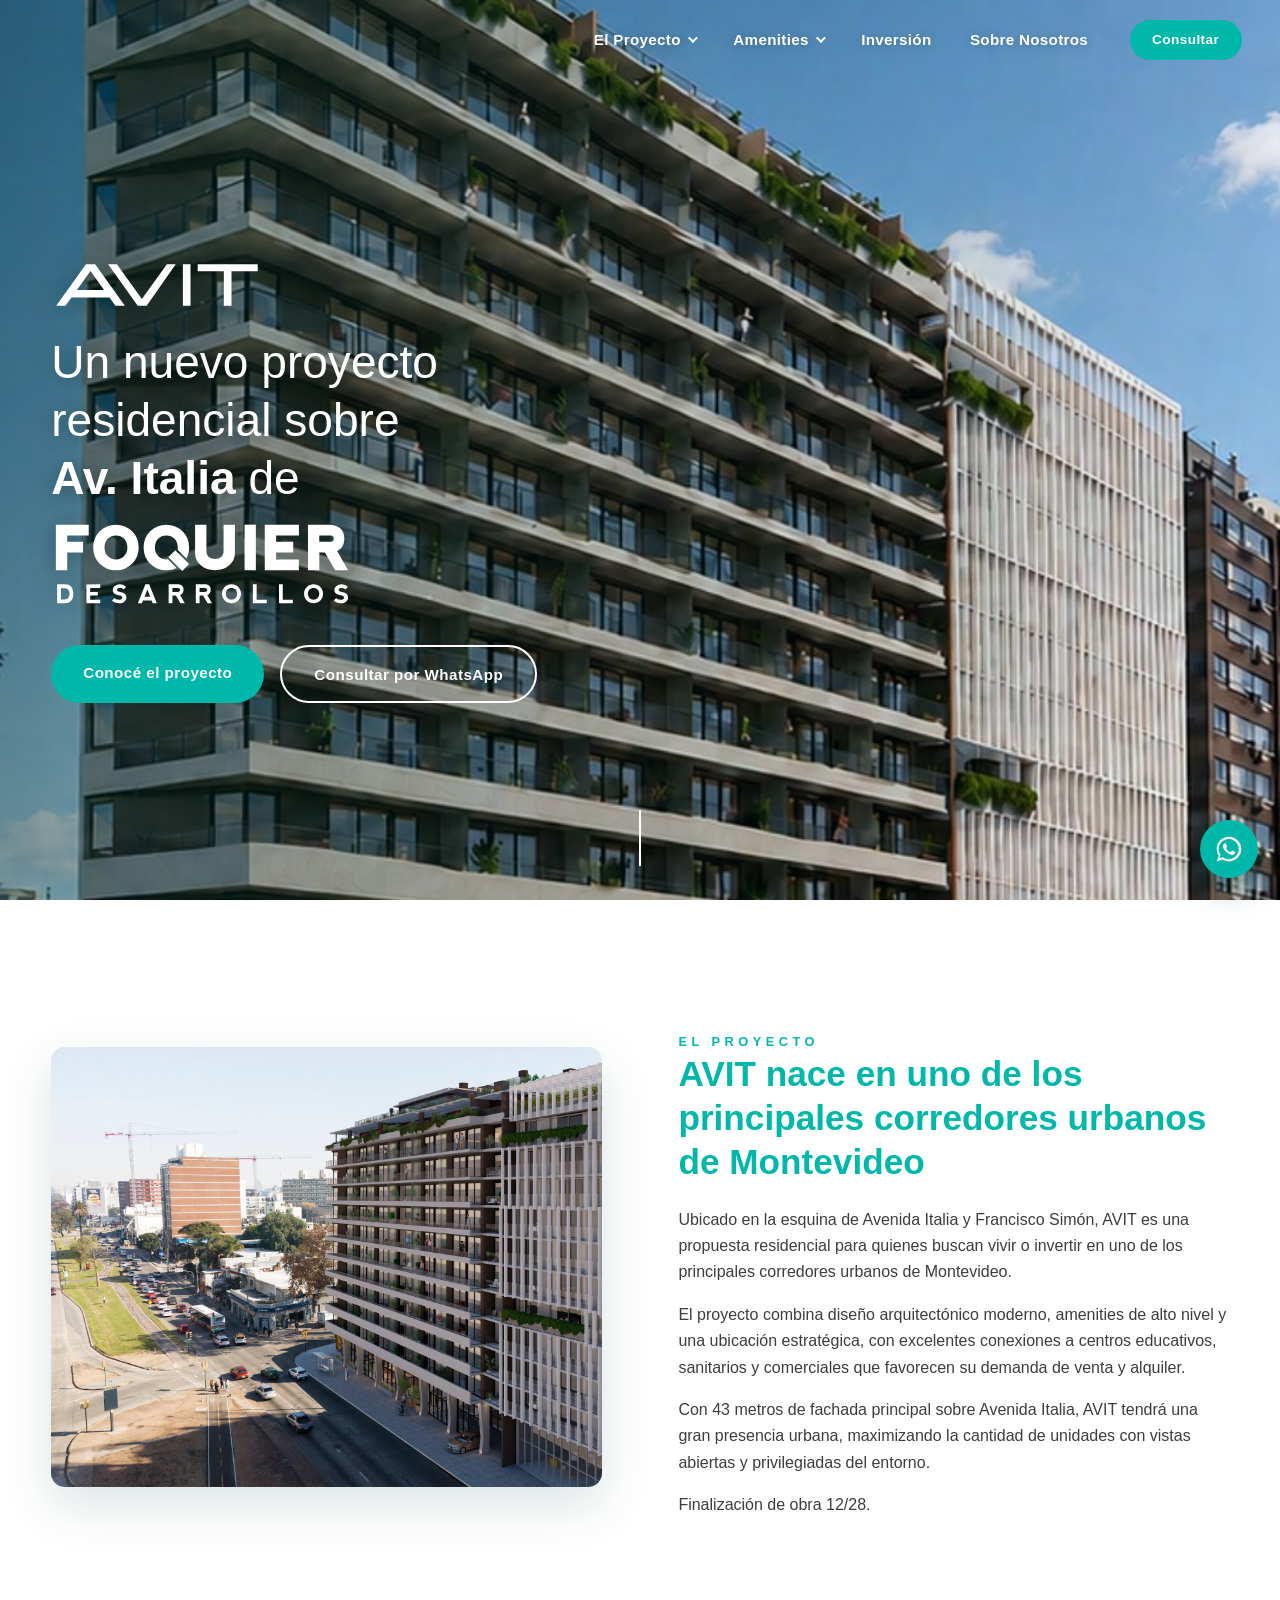
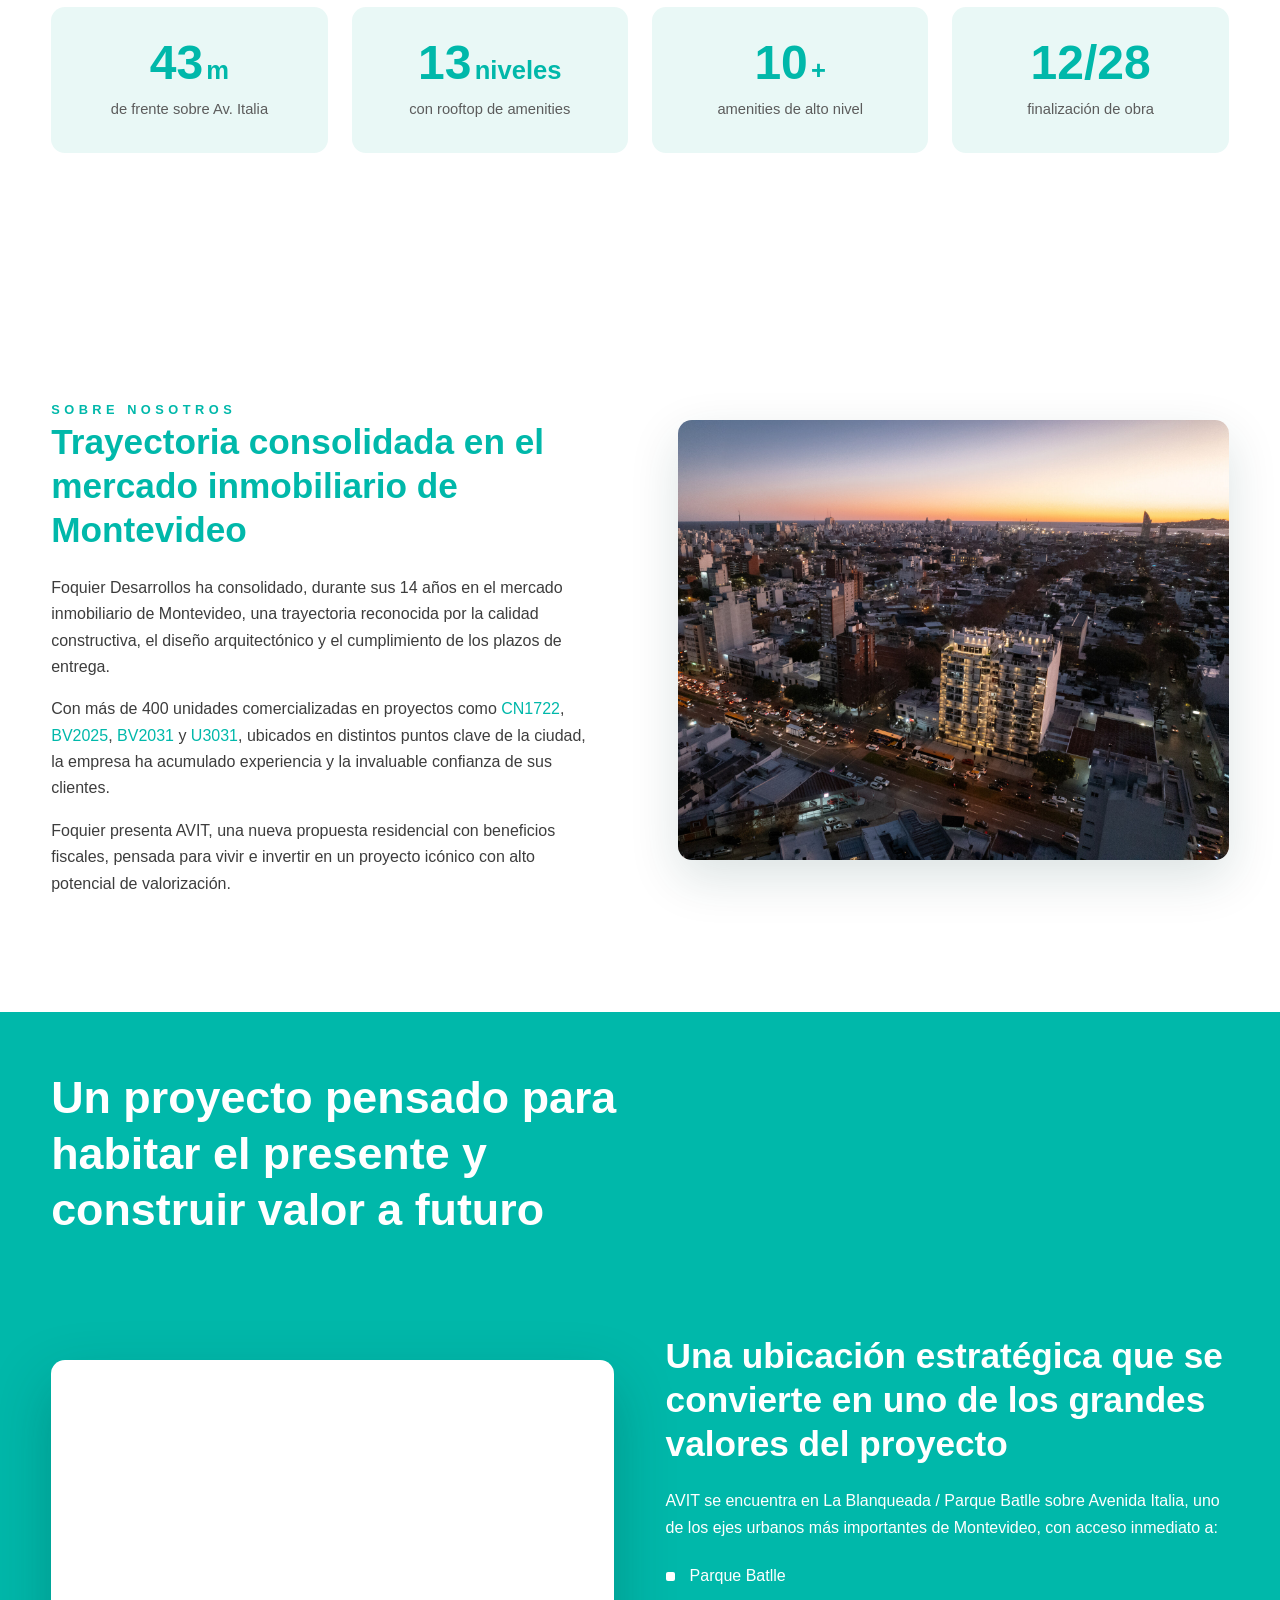
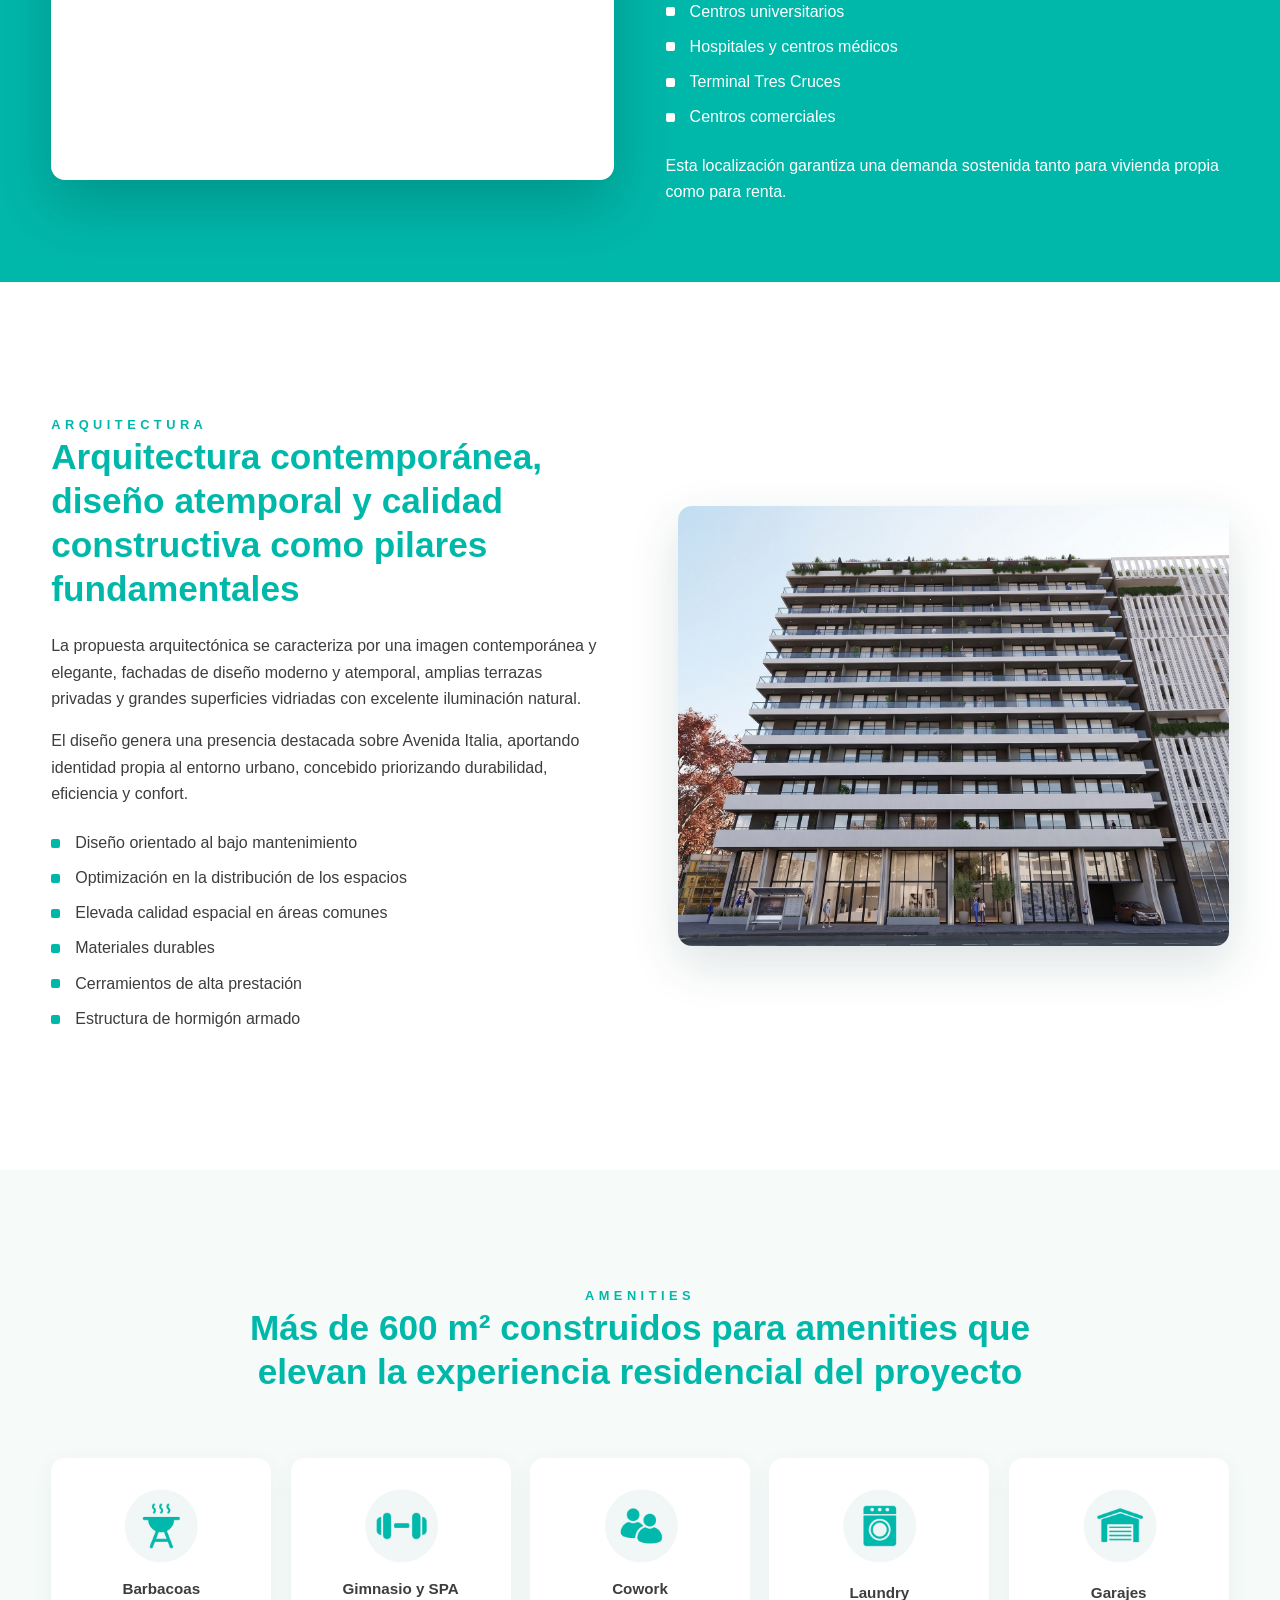
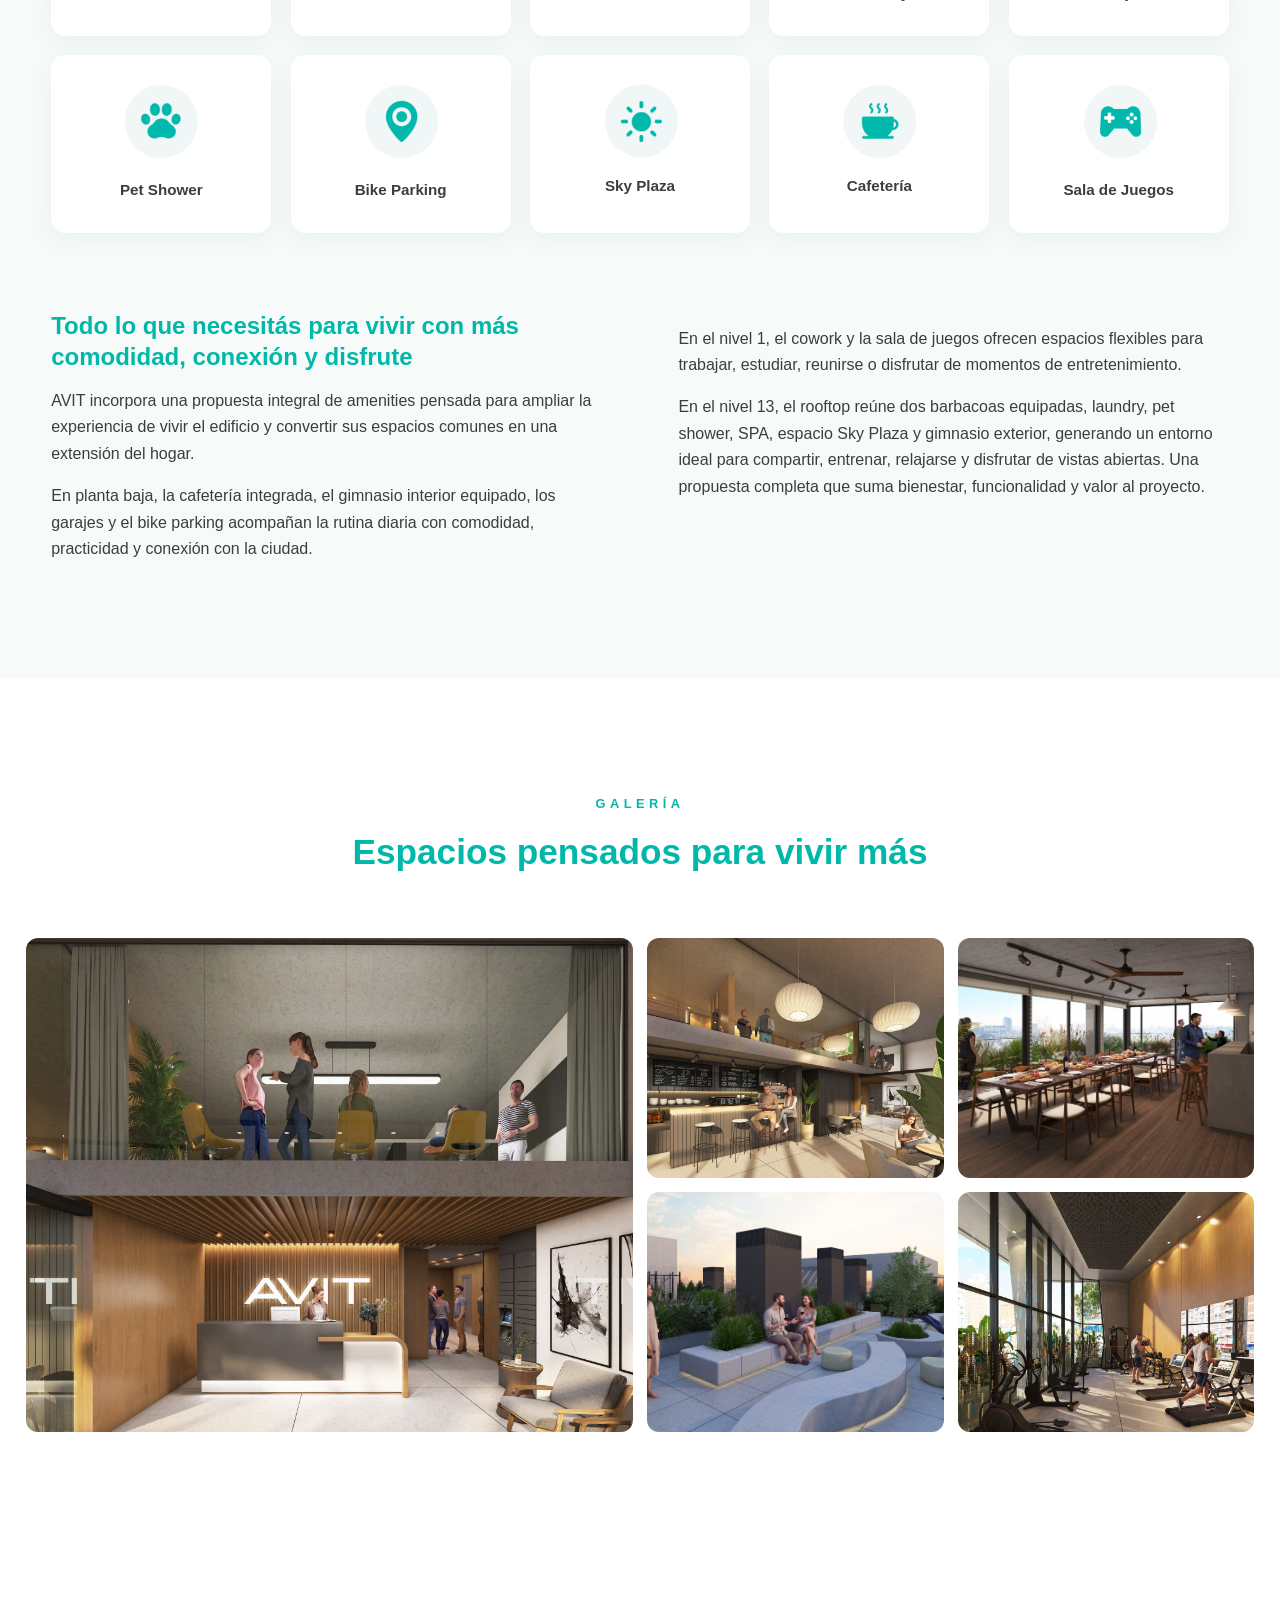
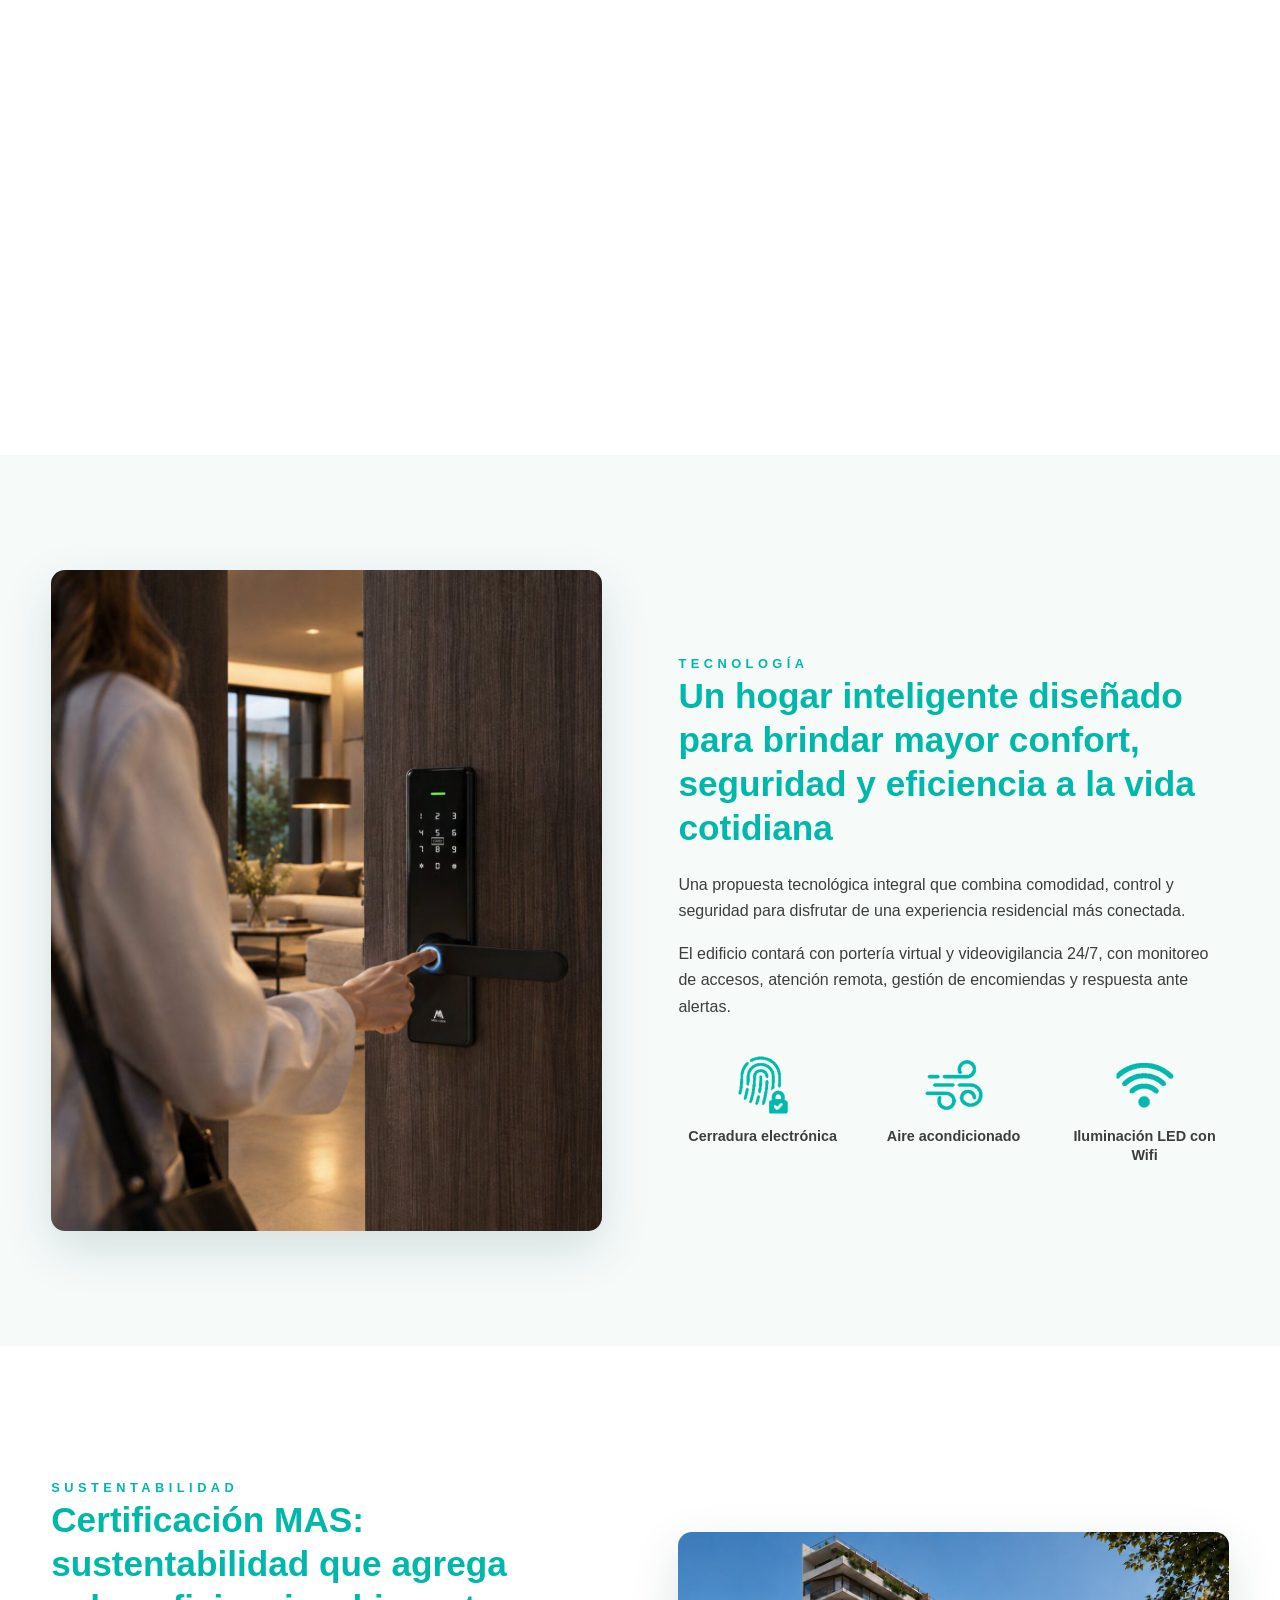
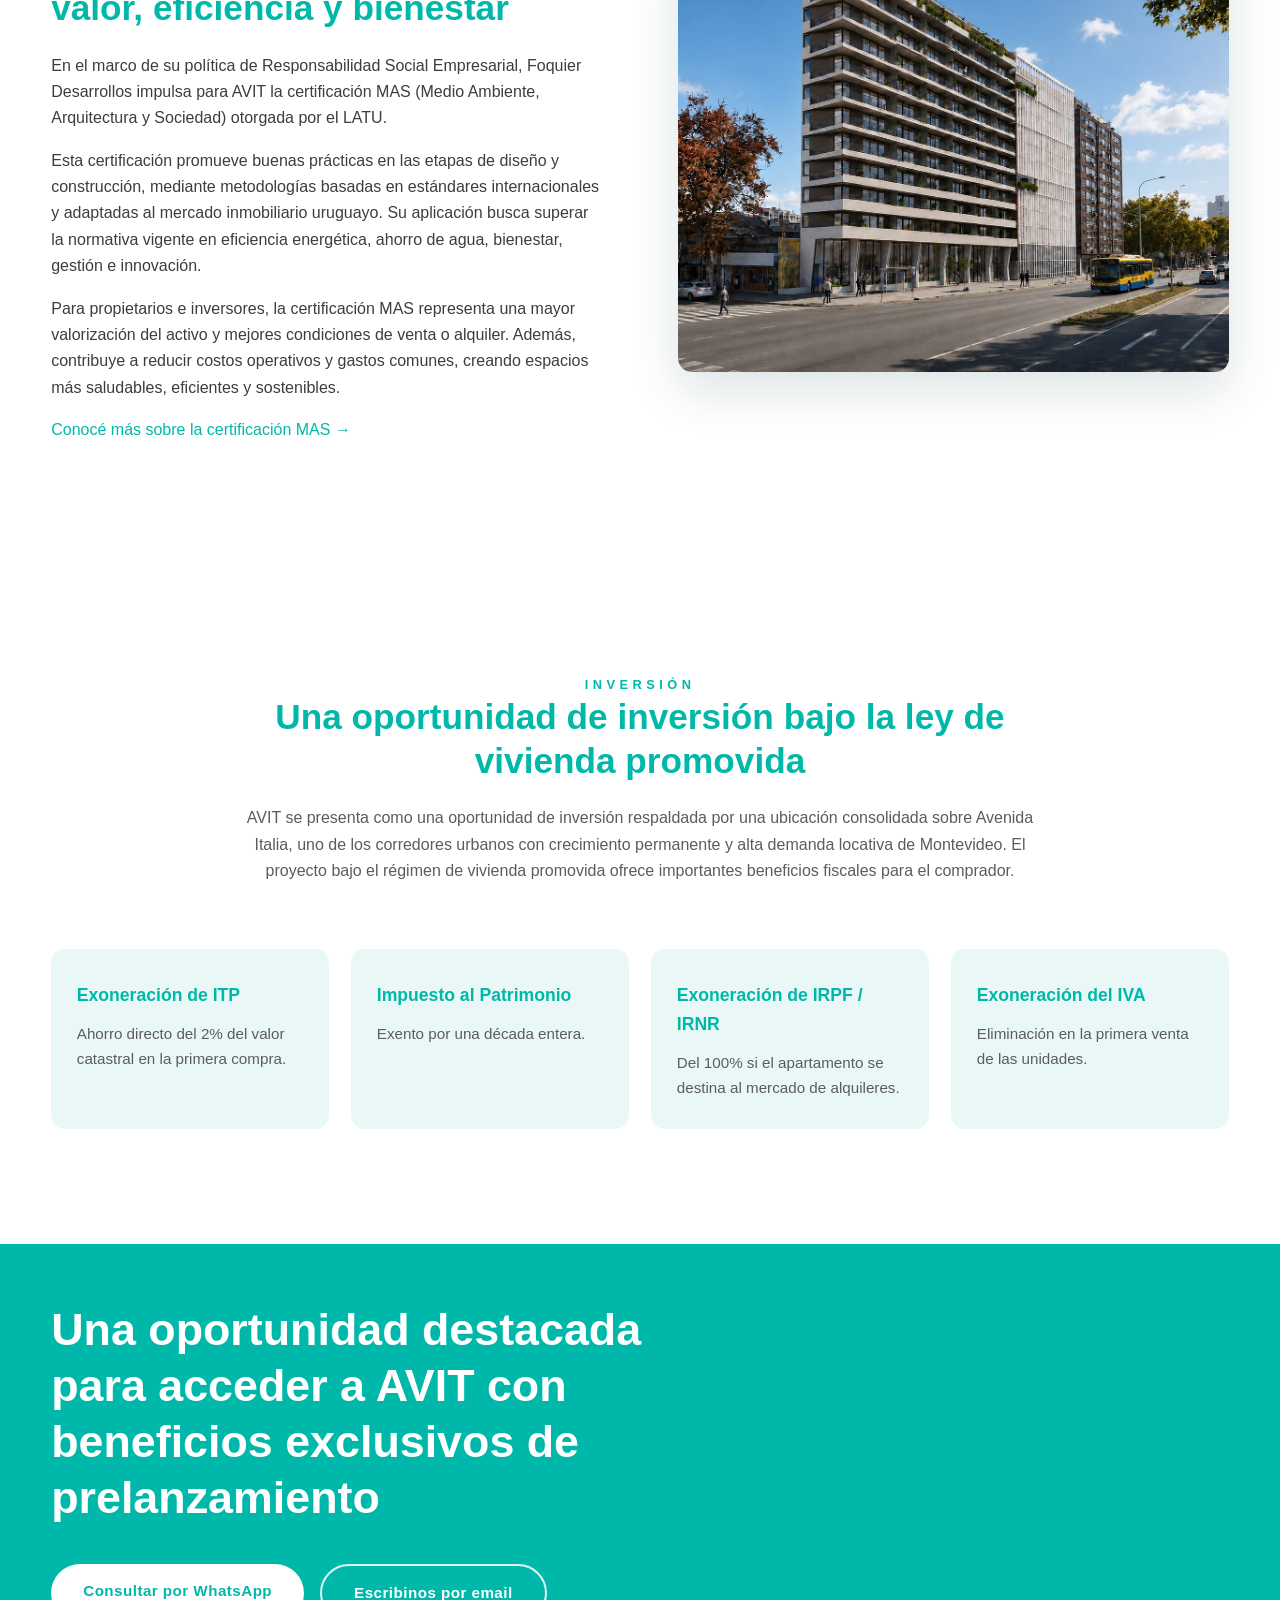
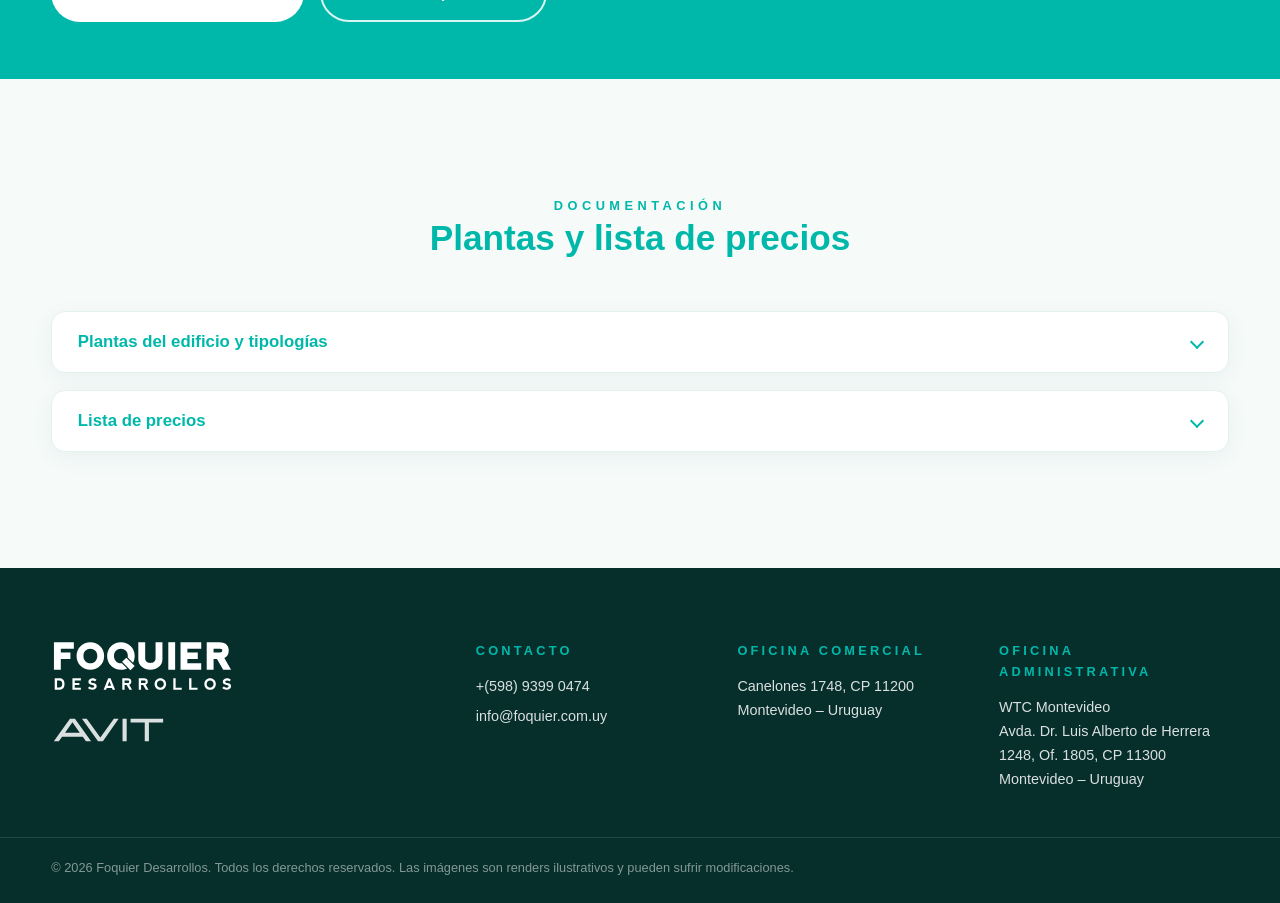
==== index.html @ cb8131d7 "Commit" ====
<!DOCTYPE html>
<html lang="es">
<head>
  <meta charset="UTF-8">
  <meta name="viewport" content="width=device-width, initial-scale=1.0">
  <title>AVIT — Un nuevo proyecto residencial sobre Av. Italia | Foquier Desarrollos</title>
  <meta name="description" content="AVIT, de Foquier Desarrollos: propuesta residencial contemporánea sobre Avenida Italia, Montevideo. Viví o invertí bajo la ley de vivienda promovida. Finalización de obra 12/28.">
  <meta property="og:title" content="AVIT — Foquier Desarrollos">
  <meta property="og:description" content="Un nuevo proyecto residencial sobre Av. Italia de Foquier Desarrollos.">
  <meta property="og:image" content="assets/img/hero-portada.jpg">
  <link rel="icon" type="image/svg+xml" href="assets/brand/favicon.svg">
  <link rel="stylesheet" href="https://use.typekit.net/oit7xxm.css">
  <link rel="stylesheet" href="css/styles.css">
</head>
<body>

  <!-- ===== HEADER ===== -->
  <header class="header" id="header">
    <div class="header__inner">
      <nav class="nav" id="nav" aria-label="Navegación principal">
        <ul class="nav__list">
          <li class="nav__item nav__item--drop">
            <button class="nav__link nav__drop-btn" aria-expanded="false">El Proyecto <span class="chev"></span></button>
            <ul class="dropdown">
              <li><a href="#proyecto" class="dropdown__link">Sobre AVIT</a></li>
              <li><a href="#ubicacion" class="dropdown__link">Ubicación</a></li>
              <li><a href="#arquitectura" class="dropdown__link">Arquitectura</a></li>
              <li><a href="#hogar" class="dropdown__link">Hogar inteligente</a></li>
              <li><a href="#sostenibilidad" class="dropdown__link">Certificación MAS</a></li>
              <li><a href="#documentacion" class="dropdown__link">Plantas y precios</a></li>
            </ul>
          </li>
          <li class="nav__item nav__item--drop">
            <button class="nav__link nav__drop-btn" aria-expanded="false">Amenities <span class="chev"></span></button>
            <ul class="dropdown">
              <li><a href="#amenities" class="dropdown__link">Propuesta integral</a></li>
              <li><a href="#galeria" class="dropdown__link">Galería de espacios</a></li>
            </ul>
          </li>
          <li class="nav__item"><a href="#inversion" class="nav__link">Inversión</a></li>
          <li class="nav__item"><a href="#nosotros" class="nav__link">Sobre Nosotros</a></li>
        </ul>
        <a href="https://wa.me/59893990474?text=Hola%2C%20quiero%20m%C3%A1s%20informaci%C3%B3n%20sobre%20AVIT" target="_blank" rel="noopener" class="btn btn--nav">Consultar</a>
      </nav>

      <button class="burger" id="burger" aria-label="Abrir menú" aria-expanded="false">
        <span></span><span></span><span></span>
      </button>
    </div>
  </header>

  <!-- ===== HERO ===== -->
  <section class="hero" id="inicio">
    <div class="hero__bg" id="heroBg">
      <picture>
        <source media="(max-width: 860px)" srcset="assets/img/hero-portada-movil.jpg">
        <img src="assets/img/hero-portada.jpg" alt="Edificio AVIT sobre Avenida Italia">
      </picture>
    </div>
    <div class="hero__overlay"></div>
    <div class="hero__content">
      <img src="assets/brand/avit-blanco.svg" alt="AVIT" class="hero__avit hero__avit--blanco">
      <img src="assets/brand/avit-teal.svg" alt="AVIT" class="hero__avit hero__avit--teal">
      <h1 class="hero__title">Un nuevo proyecto residencial sobre <strong>Av.&nbsp;Italia</strong> de <img src="assets/brand/foquier-blanco.svg" alt="Foquier Desarrollos" class="hero__logo-inline hero__logo-inline--blanco"><img src="assets/brand/foquier-teal.svg" alt="Foquier Desarrollos" class="hero__logo-inline hero__logo-inline--teal"></h1>
      <div class="hero__ctas">
        <a href="#proyecto" class="btn btn--solid">Conocé el proyecto</a>
        <a href="https://wa.me/59893990474?text=Hola%2C%20quiero%20m%C3%A1s%20informaci%C3%B3n%20sobre%20AVIT" target="_blank" rel="noopener" class="btn btn--ghost">Consultar por WhatsApp</a>
      </div>
    </div>
    <a href="#proyecto" class="hero__scroll" aria-label="Bajar">
      <span class="hero__scroll-line"></span>
    </a>
  </section>

  <!-- ===== EL PROYECTO ===== -->
  <section class="section" id="proyecto">
    <div class="container grid-2 grid-2--media-first">
      <figure class="media reveal">
        <img src="assets/img/esquina-local.jpg" alt="Fachada de AVIT sobre Avenida Italia" loading="lazy">
      </figure>
      <div class="reveal reveal--delay-1">
        <p class="tagline">El Proyecto</p>
        <h2 class="section__title">AVIT nace en uno de los principales corredores urbanos de Montevideo</h2>
        <p>Ubicado en la esquina de Avenida Italia y Francisco Simón, AVIT es una propuesta residencial para quienes buscan vivir o invertir en uno de los principales corredores urbanos de Montevideo.</p>
        <p>El proyecto combina diseño arquitectónico moderno, amenities de alto nivel y una ubicación estratégica, con excelentes conexiones a centros educativos, sanitarios y comerciales que favorecen su demanda de venta y alquiler.</p>
        <p>Con 43 metros de fachada principal sobre Avenida Italia, AVIT tendrá una gran presencia urbana, maximizando la cantidad de unidades con vistas abiertas y privilegiadas del entorno.</p>
        <p>Finalización de obra 12/28.</p>
      </div>
    </div>

    <div class="container stats reveal">
      <div class="stat"><span class="stat__num" data-count="43">0</span><span class="stat__suffix">m</span><p class="stat__label">de frente sobre Av. Italia</p></div>
      <div class="stat"><span class="stat__num" data-count="13">0</span><span class="stat__suffix">niveles</span><p class="stat__label">con rooftop de amenities</p></div>
      <div class="stat"><span class="stat__num" data-count="10">0</span><span class="stat__suffix">+</span><p class="stat__label">amenities de alto nivel</p></div>
      <div class="stat"><span class="stat__num stat__num--text">12/28</span><p class="stat__label">finalización de obra</p></div>
    </div>
  </section>

  <!-- ===== SOBRE NOSOTROS ===== -->
  <section class="section" id="nosotros">
    <div class="container grid-2">
      <div class="reveal">
        <p class="tagline">Sobre Nosotros</p>
        <h2 class="section__title">Trayectoria consolidada en el mercado inmobiliario de Montevideo</h2>
        <p>Foquier Desarrollos ha consolidado, durante sus 14 años en el mercado inmobiliario de Montevideo, una trayectoria reconocida por la calidad constructiva, el diseño arquitectónico y el cumplimiento de los plazos de entrega.</p>
        <p>Con más de 400 unidades comercializadas en proyectos como <a href="https://foquier.com.uy/cn1722/" target="_blank" rel="noopener">CN1722</a>, <a href="https://foquier.com.uy/bv2025/" target="_blank" rel="noopener">BV2025</a>, <a href="https://foquier.com.uy/bv2031/" target="_blank" rel="noopener">BV2031</a> y <a href="https://foquier.com.uy/u3031/" target="_blank" rel="noopener">U3031</a>, ubicados en distintos puntos clave de la ciudad, la empresa ha acumulado experiencia y la invaluable confianza de sus clientes.</p>
        <p>Foquier presenta AVIT, una nueva propuesta residencial con beneficios fiscales, pensada para vivir e invertir en un proyecto icónico con alto potencial de valorización.</p>
      </div>
      <figure class="media reveal reveal--delay-1">
        <img src="assets/img/obra-equipo.jpg" alt="Equipo de Foquier Desarrollos en obra" loading="lazy">
      </figure>
    </div>
  </section>

  <!-- ===== BANDA TEAL ===== -->
  <section class="band">
    <div class="container">
      <h2 class="band__text reveal">Un proyecto pensado para habitar el presente y construir valor a futuro</h2>
    </div>
  </section>

  <!-- ===== UBICACION ===== -->
  <section class="section section--teal" id="ubicacion">
    <div class="container grid-2">
      <figure class="map reveal">
        <iframe src="https://www.google.com/maps?q=-34.887285,-56.144603&z=18&output=embed" title="Ubicación de AVIT: Av. Italia y Francisco Simón, Montevideo" loading="lazy" referrerpolicy="no-referrer-when-downgrade" allowfullscreen></iframe>
      </figure>
      <div class="reveal reveal--delay-1">
        <h2 class="section__title section__title--onteal">Una ubicación estratégica que se convierte en uno de los grandes valores del proyecto</h2>
        <p>AVIT se encuentra en La Blanqueada / Parque Batlle sobre Avenida Italia, uno de los ejes urbanos más importantes de Montevideo, con acceso inmediato a:</p>
        <ul class="squares squares--onteal">
          <li>Parque Batlle</li>
          <li>Centros universitarios</li>
          <li>Hospitales y centros médicos</li>
          <li>Terminal Tres Cruces</li>
          <li>Centros comerciales</li>
        </ul>
        <p>Esta localización garantiza una demanda sostenida tanto para vivienda propia como para renta.</p>
      </div>
    </div>
  </section>

  <!-- ===== ARQUITECTURA ===== -->
  <section class="section" id="arquitectura">
    <div class="container grid-2">
      <div class="reveal">
        <p class="tagline">Arquitectura</p>
        <h2 class="section__title">Arquitectura contemporánea, diseño atemporal y calidad constructiva como pilares fundamentales</h2>
        <p>La propuesta arquitectónica se caracteriza por una imagen contemporánea y elegante, fachadas de diseño moderno y atemporal, amplias terrazas privadas y grandes superficies vidriadas con excelente iluminación natural.</p>
        <p>El diseño genera una presencia destacada sobre Avenida Italia, aportando identidad propia al entorno urbano, concebido priorizando durabilidad, eficiencia y confort.</p>
        <ul class="squares">
          <li>Diseño orientado al bajo mantenimiento</li>
          <li>Optimización en la distribución de los espacios</li>
          <li>Elevada calidad espacial en áreas comunes</li>
          <li>Materiales durables</li>
          <li>Cerramientos de alta prestación</li>
          <li>Estructura de hormigón armado</li>
        </ul>
      </div>
      <figure class="media reveal reveal--delay-1">
        <img src="assets/img/fachada-cafe.jpg" alt="Planta baja de AVIT con cafetería integrada" loading="lazy">
      </figure>
    </div>
  </section>

  <!-- ===== AMENITIES ===== -->
  <section class="section section--soft" id="amenities">
    <div class="container">
      <div class="center-head reveal">
        <p class="tagline">Amenities</p>
        <h2 class="section__title">Más de 600 m² construidos para amenities que elevan la experiencia residencial del proyecto</h2>
      </div>
      <div class="amenities-grid">
        <button class="amenity amenity--clickable reveal" data-img="assets/img/barbacoa.jpg" data-caption="Barbacoa · Rooftop nivel 13"><img src="assets/icons/barbacoas.png" alt="" loading="lazy"><p>Barbacoas</p><span class="amenity__hint">Ver espacio</span></button>
        <button class="amenity amenity--clickable reveal" data-img="assets/img/gimnasio-interior.jpg" data-caption="Gimnasio interior · Planta baja"><img src="assets/icons/gimnasio.png" alt="" loading="lazy"><p>Gimnasio y SPA</p><span class="amenity__hint">Ver espacio</span></button>
        <button class="amenity amenity--clickable reveal" data-img="assets/img/cafeteria-doble-altura.jpg" data-caption="Cowork · Nivel 1"><img src="assets/icons/cowork.png" alt="" loading="lazy"><p>Cowork</p><span class="amenity__hint">Ver espacio</span></button>
        <div class="amenity reveal"><img src="assets/icons/laundry.png" alt="" loading="lazy"><p>Laundry</p></div>
        <div class="amenity reveal"><img src="assets/icons/garajes.png" alt="" loading="lazy"><p>Garajes</p></div>
        <div class="amenity reveal"><img src="assets/icons/pet-shower.png" alt="" loading="lazy"><p>Pet Shower</p></div>
        <div class="amenity reveal"><img src="assets/icons/bike-parking.png" alt="" loading="lazy"><p>Bike Parking</p></div>
        <button class="amenity amenity--clickable reveal" data-img="assets/img/terraza.jpg" data-caption="Sky Plaza · Rooftop nivel 13"><img src="assets/icons/sky-plaza.png" alt="" loading="lazy"><p>Sky Plaza</p><span class="amenity__hint">Ver espacio</span></button>
        <button class="amenity amenity--clickable reveal" data-img="assets/img/cafeteria.jpg" data-caption="Cafetería · Planta baja"><img src="assets/icons/cafeteria.png" alt="" loading="lazy"><p>Cafetería</p><span class="amenity__hint">Ver espacio</span></button>
        <div class="amenity reveal"><img src="assets/icons/sala-juegos.png" alt="" loading="lazy"><p>Sala de Juegos</p></div>
      </div>

      <div class="grid-2 amenities-text">
        <div class="reveal">
          <h3 class="section__subtitle">Todo lo que necesitás para vivir con más comodidad, conexión y disfrute</h3>
          <p>AVIT incorpora una propuesta integral de amenities pensada para ampliar la experiencia de vivir el edificio y convertir sus espacios comunes en una extensión del hogar.</p>
          <p>En planta baja, la cafetería integrada, el gimnasio interior equipado, los garajes y el bike parking acompañan la rutina diaria con comodidad, practicidad y conexión con la ciudad.</p>
        </div>
        <div class="reveal reveal--delay-1">
          <p>En el nivel 1, el cowork y la sala de juegos ofrecen espacios flexibles para trabajar, estudiar, reunirse o disfrutar de momentos de entretenimiento.</p>
          <p>En el nivel 13, el rooftop reúne dos barbacoas equipadas, laundry, pet shower, SPA, espacio Sky Plaza y gimnasio exterior, generando un entorno ideal para compartir, entrenar, relajarse y disfrutar de vistas abiertas. Una propuesta completa que suma bienestar, funcionalidad y valor al proyecto.</p>
        </div>
      </div>
    </div>
  </section>

  <!-- ===== GALERIA ===== -->
  <section class="gallery" id="galeria">
    <div class="container center-head reveal">
      <p class="tagline">Galería</p>
      <h2 class="section__title">Espacios pensados para vivir más</h2>
    </div>
    <div class="gallery__grid">
      <figure class="gallery__item reveal" data-caption="Lobby"><img src="assets/img/lobby.jpg" alt="Lobby de AVIT" loading="lazy"><figcaption>Lobby</figcaption></figure>
      <figure class="gallery__item reveal" data-caption="Cafetería"><img src="assets/img/cafeteria.jpg" alt="Cafetería de AVIT" loading="lazy"><figcaption>Cafetería</figcaption></figure>
      <figure class="gallery__item reveal" data-caption="Barbacoa"><img src="assets/img/barbacoa.jpg" alt="Barbacoa en el rooftop de AVIT" loading="lazy"><figcaption>Barbacoa</figcaption></figure>
      <figure class="gallery__item reveal" data-caption="Terraza"><img src="assets/img/terraza.jpg" alt="Terraza Sky Plaza de AVIT" loading="lazy"><figcaption>Terraza</figcaption></figure>
      <figure class="gallery__item reveal" data-caption="Gimnasio interior"><img src="assets/img/gimnasio-interior.jpg" alt="Gimnasio interior de AVIT" loading="lazy"><figcaption>Gimnasio interior</figcaption></figure>
      <figure class="gallery__item reveal" data-caption="Gimnasio exterior"><img src="assets/img/gimnasio-exterior.jpg" alt="Gimnasio exterior en el rooftop de AVIT" loading="lazy"><figcaption>Gimnasio exterior</figcaption></figure>
      <figure class="gallery__item reveal" data-caption="Espacios comunes"><img src="assets/img/cafeteria-doble-altura.jpg" alt="Cafetería de doble altura de AVIT" loading="lazy"><figcaption>Espacios comunes</figcaption></figure>
      <figure class="gallery__item reveal" data-caption="Rooftop"><img src="assets/img/rooftop-lounge.jpg" alt="Rooftop lounge de AVIT" loading="lazy"><figcaption>Rooftop</figcaption></figure>
    </div>
  </section>

  <!-- ===== HOGAR INTELIGENTE ===== -->
  <section class="section section--soft" id="hogar">
    <div class="container grid-2 grid-2--media-first">
      <figure class="media reveal">
        <img src="assets/img/hogar-inteligente.jpg" alt="Cerradura electrónica inteligente en una unidad de AVIT" loading="lazy">
      </figure>
      <div class="reveal reveal--delay-1">
        <p class="tagline">Tecnología</p>
        <h2 class="section__title">Un hogar inteligente diseñado para brindar mayor confort, seguridad y eficiencia a la vida cotidiana</h2>
        <p>Una propuesta tecnológica integral que combina comodidad, control y seguridad para disfrutar de una experiencia residencial más conectada.</p>
        <p>El edificio contará con portería virtual y videovigilancia 24/7, con monitoreo de accesos, atención remota, gestión de encomiendas y respuesta ante alertas.</p>
        <div class="tech-icons">
          <div class="tech-icon reveal"><img src="assets/icons/tec-cerradura.png" alt="" loading="lazy"><span>Cerradura electrónica</span></div>
          <div class="tech-icon reveal reveal--delay-1"><img src="assets/icons/tec-aire.png" alt="" loading="lazy"><span>Aire acondicionado</span></div>
          <div class="tech-icon reveal reveal--delay-2"><img src="assets/icons/tec-wifi.png" alt="" loading="lazy"><span>Iluminación LED con Wifi</span></div>
        </div>
      </div>
    </div>
  </section>

  <!-- ===== CERTIFICACION MAS ===== -->
  <section class="section" id="sostenibilidad">
    <div class="container grid-2">
      <div class="reveal">
        <p class="tagline">Sustentabilidad</p>
        <h2 class="section__title">Certificación MAS: sustentabilidad que agrega valor, eficiencia y bienestar</h2>
        <p>En el marco de su política de Responsabilidad Social Empresarial, Foquier Desarrollos impulsa para AVIT la certificación MAS (Medio Ambiente, Arquitectura y Sociedad) otorgada por el LATU.</p>
        <p>Esta certificación promueve buenas prácticas en las etapas de diseño y construcción, mediante metodologías basadas en estándares internacionales y adaptadas al mercado inmobiliario uruguayo. Su aplicación busca superar la normativa vigente en eficiencia energética, ahorro de agua, bienestar, gestión e innovación.</p>
        <p>Para propietarios e inversores, la certificación MAS representa una mayor valorización del activo y mejores condiciones de venta o alquiler. Además, contribuye a reducir costos operativos y gastos comunes, creando espacios más saludables, eficientes y sostenibles.</p>
        <p><a href="https://certificacionmas.com.uy/" target="_blank" rel="noopener">Conocé más sobre la certificación MAS →</a></p>
      </div>
      <figure class="media reveal reveal--delay-1">
        <img src="assets/img/certificacion-mas.jpg" alt="Fachada de AVIT sobre Avenida Italia — Certificación MAS" loading="lazy">
      </figure>
    </div>
  </section>

  <!-- ===== INVERSION ===== -->
  <section class="section" id="inversion">
    <div class="container">
      <div class="center-head reveal">
        <p class="tagline">Inversión</p>
        <h2 class="section__title">Una oportunidad de inversión bajo la ley de vivienda promovida</h2>
        <p class="center-head__body">AVIT se presenta como una oportunidad de inversión respaldada por una ubicación consolidada sobre Avenida Italia, uno de los corredores urbanos con crecimiento permanente y alta demanda locativa de Montevideo. El proyecto bajo el régimen de vivienda promovida ofrece importantes beneficios fiscales para el comprador.</p>
      </div>
      <div class="benefits">
        <article class="benefit reveal"><h3>Exoneración de ITP</h3><p>Ahorro directo del 2% del valor catastral en la primera compra.</p></article>
        <article class="benefit reveal reveal--delay-1"><h3>Impuesto al Patrimonio</h3><p>Exento por una década entera.</p></article>
        <article class="benefit reveal reveal--delay-2"><h3>Exoneración de IRPF / IRNR</h3><p>Del 100% si el apartamento se destina al mercado de alquileres.</p></article>
        <article class="benefit reveal reveal--delay-3"><h3>Exoneración del IVA</h3><p>Eliminación en la primera venta de las unidades.</p></article>
      </div>
    </div>
  </section>

  <!-- ===== CTA PRELANZAMIENTO ===== -->
  <section class="band band--cta" id="prelanzamiento">
    <div class="container">
      <h2 class="band__text reveal">Una oportunidad destacada para acceder a AVIT con beneficios exclusivos de prelanzamiento</h2>
      <div class="band__ctas reveal reveal--delay-1">
        <a href="https://wa.me/59893990474?text=Hola%2C%20quiero%20acceder%20a%20los%20beneficios%20de%20prelanzamiento%20de%20AVIT" target="_blank" rel="noopener" class="btn btn--white">Consultar por WhatsApp</a>
        <a href="mailto:info@foquier.com.uy?subject=Consulta%20AVIT%20—%20Prelanzamiento" class="btn btn--ghost-white">Escribinos por email</a>
      </div>
    </div>
  </section>

  <!-- ===== DOCUMENTACION ===== -->
  <section class="section section--soft" id="documentacion">
    <div class="container">
      <div class="center-head reveal">
        <p class="tagline">Documentación</p>
        <h2 class="section__title">Plantas y lista de precios</h2>
      </div>

      <div class="accordion reveal">
        <button class="accordion__head" aria-expanded="false">Plantas del edificio y tipologías <span class="accordion__chev"></span></button>
        <div class="accordion__body">
          <div class="accordion__inner">
            <div class="accordion__content">
              <h3 class="accordion__subtitle">Tipologías — 1 dormitorio</h3>
              <div class="doc-grid doc-grid--tipologia">
        <button class="doc-item" data-full="assets/docs/plantas-08.jpg" data-caption="Apartamento 101 · 1 dormitorio" data-price="u-101"><img src="assets/docs/thumbs/plantas-08.jpg" alt="Apartamento 101 · 1 dormitorio" loading="lazy"><span>Apartamento 101</span></button>
        <button class="doc-item" data-full="assets/docs/plantas-09.jpg" data-caption="Apartamento 102 · 1 dormitorio" data-price="u-102"><img src="assets/docs/thumbs/plantas-09.jpg" alt="Apartamento 102 · 1 dormitorio" loading="lazy"><span>Apartamento 102</span></button>
        <button class="doc-item" data-full="assets/docs/plantas-10.jpg" data-caption="Apartamento 103 · 1 dormitorio" data-price="u-103"><img src="assets/docs/thumbs/plantas-10.jpg" alt="Apartamento 103 · 1 dormitorio" loading="lazy"><span>Apartamento 103</span></button>
        <button class="doc-item" data-full="assets/docs/plantas-12.jpg" data-caption="Apartamento 105 · 1 dormitorio" data-price="u-105"><img src="assets/docs/thumbs/plantas-12.jpg" alt="Apartamento 105 · 1 dormitorio" loading="lazy"><span>Apartamento 105</span></button>
        <button class="doc-item" data-full="assets/docs/plantas-13.jpg" data-caption="Apartamento 106 · 1 dormitorio" data-price="u-106"><img src="assets/docs/thumbs/plantas-13.jpg" alt="Apartamento 106 · 1 dormitorio" loading="lazy"><span>Apartamento 106</span></button>
        <button class="doc-item" data-full="assets/docs/plantas-14.jpg" data-caption="Apartamento 107 · 1 dormitorio" data-price="u-107"><img src="assets/docs/thumbs/plantas-14.jpg" alt="Apartamento 107 · 1 dormitorio" loading="lazy"><span>Apartamento 107</span></button>
        <button class="doc-item" data-full="assets/docs/plantas-15.jpg" data-caption="Apartamentos del 201 al 1101 · 1 dormitorio" data-price="u-201"><img src="assets/docs/thumbs/plantas-15.jpg" alt="Apartamentos del 201 al 1101 · 1 dormitorio" loading="lazy"><span>Apartamentos del 201 al 1101</span></button>
        <button class="doc-item" data-full="assets/docs/plantas-16.jpg" data-caption="Apartamentos del 202 al 1102 · 1 dormitorio" data-price="u-202"><img src="assets/docs/thumbs/plantas-16.jpg" alt="Apartamentos del 202 al 1102 · 1 dormitorio" loading="lazy"><span>Apartamentos del 202 al 1102</span></button>
        <button class="doc-item" data-full="assets/docs/plantas-17.jpg" data-caption="Apartamentos del 203 al 1103 · 1 dormitorio" data-price="u-203"><img src="assets/docs/thumbs/plantas-17.jpg" alt="Apartamentos del 203 al 1103 · 1 dormitorio" loading="lazy"><span>Apartamentos del 203 al 1103</span></button>
        <button class="doc-item" data-full="assets/docs/plantas-18.jpg" data-caption="Apartamento 204 · 1 dormitorio" data-price="u-204"><img src="assets/docs/thumbs/plantas-18.jpg" alt="Apartamento 204 · 1 dormitorio" loading="lazy"><span>Apartamento 204</span></button>
        <button class="doc-item" data-full="assets/docs/plantas-19.jpg" data-caption="Apartamento 205 · 1 dormitorio" data-price="u-205"><img src="assets/docs/thumbs/plantas-19.jpg" alt="Apartamento 205 · 1 dormitorio" loading="lazy"><span>Apartamento 205</span></button>
        <button class="doc-item" data-full="assets/docs/plantas-20.jpg" data-caption="Apartamento 206 · 1 dormitorio" data-price="u-206"><img src="assets/docs/thumbs/plantas-20.jpg" alt="Apartamento 206 · 1 dormitorio" loading="lazy"><span>Apartamento 206</span></button>
        <button class="doc-item" data-full="assets/docs/plantas-23.jpg" data-caption="Apartamentos del 209 al 1109 y 1206 · 1 dormitorio" data-price="u-209"><img src="assets/docs/thumbs/plantas-23.jpg" alt="Apartamentos del 209 al 1109 y 1206 · 1 dormitorio" loading="lazy"><span>Apartamentos del 209 al 1109 y 1206</span></button>
        <button class="doc-item" data-full="assets/docs/plantas-24.jpg" data-caption="Apartamentos del 210 al 1110 y 1207 · 1 dormitorio" data-price="u-210"><img src="assets/docs/thumbs/plantas-24.jpg" alt="Apartamentos del 210 al 1110 y 1207 · 1 dormitorio" loading="lazy"><span>Apartamentos del 210 al 1110 y 1207</span></button>
        <button class="doc-item" data-full="assets/docs/plantas-25.jpg" data-caption="Apartamentos del 211 al 1111 y 1208 · 1 dormitorio" data-price="u-211"><img src="assets/docs/thumbs/plantas-25.jpg" alt="Apartamentos del 211 al 1111 y 1208 · 1 dormitorio" loading="lazy"><span>Apartamentos del 211 al 1111 y 1208</span></button>
        <button class="doc-item" data-full="assets/docs/plantas-26.jpg" data-caption="Apartamentos del 304 al 1104 · 1 dormitorio" data-price="u-304"><img src="assets/docs/thumbs/plantas-26.jpg" alt="Apartamentos del 304 al 1104 · 1 dormitorio" loading="lazy"><span>Apartamentos del 304 al 1104</span></button>
        <button class="doc-item" data-full="assets/docs/plantas-27.jpg" data-caption="Apartamentos del 305 al 1105 · 1 dormitorio" data-price="u-305"><img src="assets/docs/thumbs/plantas-27.jpg" alt="Apartamentos del 305 al 1105 · 1 dormitorio" loading="lazy"><span>Apartamentos del 305 al 1105</span></button>
        <button class="doc-item" data-full="assets/docs/plantas-28.jpg" data-caption="Apartamentos del 306 al 1106 · 1 dormitorio" data-price="u-306"><img src="assets/docs/thumbs/plantas-28.jpg" alt="Apartamentos del 306 al 1106 · 1 dormitorio" loading="lazy"><span>Apartamentos del 306 al 1106</span></button>
        <button class="doc-item" data-full="assets/docs/plantas-29.jpg" data-caption="Apartamentos del 307 al 1107 · 1 dormitorio" data-price="u-307"><img src="assets/docs/thumbs/plantas-29.jpg" alt="Apartamentos del 307 al 1107 · 1 dormitorio" loading="lazy"><span>Apartamentos del 307 al 1107</span></button>
        <button class="doc-item" data-full="assets/docs/plantas-30.jpg" data-caption="Apartamento 1201 · 1 dormitorio" data-price="u-1201"><img src="assets/docs/thumbs/plantas-30.jpg" alt="Apartamento 1201 · 1 dormitorio" loading="lazy"><span>Apartamento 1201</span></button>
              </div>
              <h3 class="accordion__subtitle">Tipologías — 2 dormitorios</h3>
              <div class="doc-grid doc-grid--tipologia">
        <button class="doc-item" data-full="assets/docs/plantas-11.jpg" data-caption="Apartamento 104 · 2 dormitorios" data-price="u-104"><img src="assets/docs/thumbs/plantas-11.jpg" alt="Apartamento 104 · 2 dormitorios" loading="lazy"><span>Apartamento 104</span></button>
        <button class="doc-item" data-full="assets/docs/plantas-21.jpg" data-caption="Apartamento 207 · 2 dormitorios" data-price="u-207"><img src="assets/docs/thumbs/plantas-21.jpg" alt="Apartamento 207 · 2 dormitorios" loading="lazy"><span>Apartamento 207</span></button>
        <button class="doc-item" data-full="assets/docs/plantas-22.jpg" data-caption="Apartamentos del 208 al 1108 y 1205 · 2 dormitorios" data-price="u-208"><img src="assets/docs/thumbs/plantas-22.jpg" alt="Apartamentos del 208 al 1108 y 1205 · 2 dormitorios" loading="lazy"><span>Apartamentos del 208 al 1108 y 1205</span></button>
        <button class="doc-item" data-full="assets/docs/plantas-31.jpg" data-caption="Apartamento 1202 · 2 dormitorios" data-price="u-1202"><img src="assets/docs/thumbs/plantas-31.jpg" alt="Apartamento 1202 · 2 dormitorios" loading="lazy"><span>Apartamento 1202</span></button>
        <button class="doc-item" data-full="assets/docs/plantas-32.jpg" data-caption="Apartamento 1203 · 2 dormitorios" data-price="u-1203"><img src="assets/docs/thumbs/plantas-32.jpg" alt="Apartamento 1203 · 2 dormitorios" loading="lazy"><span>Apartamento 1203</span></button>
        <button class="doc-item" data-full="assets/docs/plantas-33.jpg" data-caption="Apartamento 1204 · 2 dormitorios" data-price="u-1204"><img src="assets/docs/thumbs/plantas-33.jpg" alt="Apartamento 1204 · 2 dormitorios" loading="lazy"><span>Apartamento 1204</span></button>
              </div>
              <h3 class="accordion__subtitle">Plantas por nivel</h3>
              <div class="doc-grid">
        <button class="doc-item" data-full="assets/docs/plantas-07.jpg" data-caption="Subsuelo"><img src="assets/docs/thumbs/plantas-07.jpg" alt="Subsuelo" loading="lazy"><span>Subsuelo</span></button>
        <button class="doc-item" data-full="assets/docs/plantas-05.jpg" data-caption="Planta baja"><img src="assets/docs/thumbs/plantas-05.jpg" alt="Planta baja" loading="lazy"><span>Planta baja</span></button>
        <button class="doc-item" data-full="assets/docs/plantas-01.jpg" data-caption="Planta piso 1"><img src="assets/docs/thumbs/plantas-01.jpg" alt="Planta piso 1" loading="lazy"><span>Planta piso 1</span></button>
        <button class="doc-item" data-full="assets/docs/plantas-02.jpg" data-caption="Planta piso 2"><img src="assets/docs/thumbs/plantas-02.jpg" alt="Planta piso 2" loading="lazy"><span>Planta piso 2</span></button>
        <button class="doc-item" data-full="assets/docs/plantas-03.jpg" data-caption="Planta piso 3 al 11"><img src="assets/docs/thumbs/plantas-03.jpg" alt="Planta piso 3 al 11" loading="lazy"><span>Planta piso 3 al 11</span></button>
        <button class="doc-item" data-full="assets/docs/plantas-04.jpg" data-caption="Planta piso 12"><img src="assets/docs/thumbs/plantas-04.jpg" alt="Planta piso 12" loading="lazy"><span>Planta piso 12</span></button>
        <button class="doc-item" data-full="assets/docs/plantas-06.jpg" data-caption="Planta piso 13"><img src="assets/docs/thumbs/plantas-06.jpg" alt="Planta piso 13" loading="lazy"><span>Planta piso 13</span></button>
              </div>
              <a href="assets/docs/AVIT-Plantas.pdf" target="_blank" rel="noopener" class="btn btn--solid accordion__download">Descargar plantas en PDF</a>
            </div>
          </div>
        </div>
      </div>

      <div class="accordion reveal reveal--delay-1">
        <button class="accordion__head" aria-expanded="false">Lista de precios <span class="accordion__chev"></span></button>
        <div class="accordion__body">
          <div class="accordion__inner">
            <div class="accordion__content">
  <!-- ===== INTRO ESTRUCTURA DE PAGO ===== -->
              <div class="price-intro">
                <h3 class="price-intro__title">Una estructura de pago clara para avanzar con seguridad en la compra</h3>
                <div class="price-intro__grid">
                  <p><strong>Forma de pago:</strong> 30% contado, 60% en cuotas trimestrales durante la obra y 10% contra entrega.</p>
                  <p><strong>Comisión inmobiliaria:</strong> 3% + I.V.A., pagadera al compromiso.</p>
                  <p><strong>Gastos de ocupación:</strong> el 4%, correspondientes a gastos de conexiones y alojamiento, reglamento de copropiedad y plano de mensura.</p>
                  <p><strong>Garajes:</strong> precio pre-lanzamiento desde U$S 20.000.</p>
                </div>
              </div>
                <div class="price-floor">
                  <h4 class="price-floor__title">Piso 1</h4>
                  <div class="price-table-wrap">
                    <table class="price-table">
                      <thead><tr><th>Unidad</th><th>Dorm.</th><th>Á. propia</th><th>Terraza</th><th>Á. común</th><th>Á. total</th><th>Precio lista</th><th>Pre-lanzamiento</th><th>Dto.</th></tr></thead>
                      <tbody>
                    <tr id="u-101"><td class="price-u"><button class="price-unit" data-plan="assets/docs/plantas-08.jpg" data-caption="Apartamento 101 · 1 dormitorio" data-price="u-101">101</button></td><td>1D</td><td>49,95</td><td>11,75</td><td>13,16</td><td>74,86</td><td>US$ 168.892</td><td class="price-pre">US$ 140.180</td><td>17%</td></tr>
                    <tr id="u-102"><td class="price-u"><button class="price-unit" data-plan="assets/docs/plantas-09.jpg" data-caption="Apartamento 102 · 1 dormitorio" data-price="u-102">102</button></td><td>1D</td><td>42,00</td><td>10,45</td><td>11,07</td><td>63,52</td><td>US$ 161.120</td><td class="price-pre">US$ 133.730</td><td>17%</td></tr>
                    <tr id="u-103"><td class="price-u"><button class="price-unit" data-plan="assets/docs/plantas-10.jpg" data-caption="Apartamento 103 · 1 dormitorio" data-price="u-103">103</button></td><td>1D</td><td>38,00</td><td>10,45</td><td>10,01</td><td>58,46</td><td>US$ 157.494</td><td class="price-pre">US$ 130.720</td><td>17%</td></tr>
                    <tr id="u-104"><td class="price-u"><button class="price-unit" data-plan="assets/docs/plantas-11.jpg" data-caption="Apartamento 104 · 2 dormitorios" data-price="u-104">104</button></td><td>2D</td><td>58,70</td><td>58,85</td><td>15,85</td><td>136,15</td><td>US$ 201.413</td><td class="price-pre">US$ 161.130</td><td>20%</td></tr>
                    <tr id="u-105"><td class="price-u"><button class="price-unit" data-plan="assets/docs/plantas-12.jpg" data-caption="Apartamento 105 · 1 dormitorio" data-price="u-105">105</button></td><td>1D</td><td>44,80</td><td>45,50</td><td>11,42</td><td>98,17</td><td>US$ 165.265</td><td class="price-pre">US$ 137.170</td><td>17%</td></tr>
                    <tr id="u-106"><td class="price-u"><button class="price-unit" data-plan="assets/docs/plantas-13.jpg" data-caption="Apartamento 106 · 1 dormitorio" data-price="u-106">106</button></td><td>1D</td><td>45,50</td><td>30,65</td><td>11,99</td><td>88,14</td><td>US$ 163.711</td><td class="price-pre">US$ 135.880</td><td>17%</td></tr>
                    <tr id="u-107"><td class="price-u"><button class="price-unit" data-plan="assets/docs/plantas-14.jpg" data-caption="Apartamento 107 · 1 dormitorio" data-price="u-107">107</button></td><td>1D</td><td>35,3</td><td>23,25</td><td>9,30</td><td>67,85</td><td>US$ 141.037</td><td class="price-pre">US$ 114.240</td><td>19%</td></tr>
                      </tbody>
                    </table>
                  </div>
                </div>
                <div class="price-floor">
                  <h4 class="price-floor__title">Piso 2</h4>
                  <div class="price-table-wrap">
                    <table class="price-table">
                      <thead><tr><th>Unidad</th><th>Dorm.</th><th>Á. propia</th><th>Terraza</th><th>Á. común</th><th>Á. total</th><th>Precio lista</th><th>Pre-lanzamiento</th><th>Dto.</th></tr></thead>
                      <tbody>
                    <tr id="u-201"><td class="price-u"><button class="price-unit" data-plan="assets/docs/plantas-15.jpg" data-caption="Apartamento 201 · 1 dormitorio" data-price="u-201">201</button></td><td>1D</td><td>48,10</td><td>9,00</td><td>8,11</td><td>65,21</td><td>US$ 165.714</td><td class="price-pre">US$ 139.200</td><td>16%</td></tr>
                    <tr id="u-202"><td class="price-u"><button class="price-unit" data-plan="assets/docs/plantas-16.jpg" data-caption="Apartamento 202 · 1 dormitorio" data-price="u-202">202</button></td><td>1D</td><td>47,10</td><td>8,65</td><td>7,94</td><td>63,69</td><td>US$ 163.643</td><td class="price-pre">US$ 137.460</td><td>16%</td></tr>
                    <tr id="u-203"><td class="price-u"><button class="price-unit" data-plan="assets/docs/plantas-17.jpg" data-caption="Apartamento 203 · 1 dormitorio" data-price="u-203">203</button></td><td>1D</td><td>42,70</td><td>8,60</td><td>7,20</td><td>58,50</td><td>US$ 161.054</td><td class="price-pre">US$ 135.285</td><td>16%</td></tr>
                    <tr id="u-204"><td class="price-u"><button class="price-unit" data-plan="assets/docs/plantas-18.jpg" data-caption="Apartamento 204 · 1 dormitorio" data-price="u-204">204</button></td><td>1D</td><td>49,85</td><td>10,25</td><td>8,41</td><td>68,51</td><td>US$ 171.357</td><td class="price-pre">US$ 143.940</td><td>16%</td></tr>
                    <tr id="u-205"><td class="price-u"><button class="price-unit" data-plan="assets/docs/plantas-19.jpg" data-caption="Apartamento 205 · 1 dormitorio" data-price="u-205">205</button></td><td>1D</td><td>45,95</td><td>10,55</td><td>7,75</td><td>64,25</td><td>US$ 164.679</td><td class="price-pre">US$ 138.330</td><td>16%</td></tr>
                    <tr id="u-206"><td class="price-u"><button class="price-unit" data-plan="assets/docs/plantas-20.jpg" data-caption="Apartamento 206 · 1 dormitorio" data-price="u-206">206</button></td><td>1D</td><td>40,70</td><td>8,50</td><td>6,86</td><td>56,06</td><td>US$ 158.464</td><td class="price-pre">US$ 133.110</td><td>16%</td></tr>
                    <tr id="u-207"><td class="price-u"><button class="price-unit" data-plan="assets/docs/plantas-21.jpg" data-caption="Apartamento 207 · 2 dormitorios" data-price="u-207">207</button></td><td>2D</td><td>55,10</td><td>12,75</td><td>9,29</td><td>77,14</td><td>US$ 199.363</td><td class="price-pre">US$ 159.490</td><td>16%</td></tr>
                    <tr id="u-208"><td class="price-u"><button class="price-unit" data-plan="assets/docs/plantas-22.jpg" data-caption="Apartamento 208 · 2 dormitorios" data-price="u-208">208</button></td><td>2D</td><td>58,70</td><td>9,65</td><td>10,14</td><td>80,14</td><td>US$ 199.363</td><td class="price-pre">US$ 159.490</td><td>20%</td></tr>
                    <tr id="u-209"><td class="price-u"><button class="price-unit" data-plan="assets/docs/plantas-23.jpg" data-caption="Apartamento 209 · 1 dormitorio" data-price="u-209">209</button></td><td>1D</td><td>44,80</td><td>7,30</td><td>7,31</td><td>57,76</td><td>US$ 158.464</td><td class="price-pre">US$ 133.110</td><td>16%</td></tr>
                    <tr id="u-210"><td class="price-u"><button class="price-unit" data-plan="assets/docs/plantas-24.jpg" data-caption="Apartamento 210 · 1 dormitorio" data-price="u-210">210</button></td><td>1D</td><td>45,50</td><td>6,00</td><td>7,67</td><td>59,17</td><td>US$ 160.018</td><td class="price-pre">US$ 134.415</td><td>16%</td></tr>
                    <tr id="u-211"><td class="price-u"><button class="price-unit" data-plan="assets/docs/plantas-25.jpg" data-caption="Apartamento 211 · 1 dormitorio" data-price="u-211">211</button></td><td>1D</td><td>35,3</td><td>2,45</td><td>5,95</td><td>43,70</td><td>US$ 134.296</td><td class="price-pre">US$ 108.780</td><td>19%</td></tr>
                      </tbody>
                    </table>
                  </div>
                </div>
                <div class="price-floor">
                  <h4 class="price-floor__title">Piso 3</h4>
                  <div class="price-table-wrap">
                    <table class="price-table">
                      <thead><tr><th>Unidad</th><th>Dorm.</th><th>Á. propia</th><th>Terraza</th><th>Á. común</th><th>Á. total</th><th>Precio lista</th><th>Pre-lanzamiento</th><th>Dto.</th></tr></thead>
                      <tbody>
                    <tr id="u-301"><td class="price-u"><button class="price-unit" data-plan="assets/docs/plantas-15.jpg" data-caption="Apartamento 301 · 1 dormitorio" data-price="u-301">301</button></td><td>1D</td><td>48,10</td><td>9,00</td><td>8,11</td><td>65,21</td><td>US$ 167.200</td><td class="price-pre">US$ 142.120</td><td>15%</td></tr>
                    <tr id="u-302"><td class="price-u"><button class="price-unit" data-plan="assets/docs/plantas-16.jpg" data-caption="Apartamento 302 · 1 dormitorio" data-price="u-302">302</button></td><td>1D</td><td>47,10</td><td>8,65</td><td>7,94</td><td>63,69</td><td>US$ 165.129</td><td class="price-pre">US$ 140.360</td><td>15%</td></tr>
                    <tr id="u-303"><td class="price-u"><button class="price-unit" data-plan="assets/docs/plantas-17.jpg" data-caption="Apartamento 303 · 1 dormitorio" data-price="u-303">303</button></td><td>1D</td><td>42,70</td><td>8,60</td><td>7,20</td><td>58,50</td><td>US$ 162.541</td><td class="price-pre">US$ 138.160</td><td>15%</td></tr>
                    <tr id="u-304"><td class="price-u"><button class="price-unit" data-plan="assets/docs/plantas-26.jpg" data-caption="Apartamento 304 · 1 dormitorio" data-price="u-304">304</button></td><td>1D</td><td>49,85</td><td>10,25</td><td>8,41</td><td>68,51</td><td>US$ 172.800</td><td class="price-pre">US$ 146.880</td><td>15%</td></tr>
                    <tr id="u-305"><td class="price-u"><button class="price-unit" data-plan="assets/docs/plantas-27.jpg" data-caption="Apartamento 305 · 1 dormitorio" data-price="u-305">305</button></td><td>1D</td><td>45,95</td><td>10,55</td><td>7,75</td><td>64,25</td><td>US$ 166.165</td><td class="price-pre">US$ 141.240</td><td>15%</td></tr>
                    <tr id="u-306"><td class="price-u"><button class="price-unit" data-plan="assets/docs/plantas-28.jpg" data-caption="Apartamento 306 · 1 dormitorio" data-price="u-306">306</button></td><td>1D</td><td>40,70</td><td>8,50</td><td>6,86</td><td>56,06</td><td>US$ 159.953</td><td class="price-pre">US$ 135.960</td><td>15%</td></tr>
                    <tr id="u-307"><td class="price-u"><button class="price-unit" data-plan="assets/docs/plantas-29.jpg" data-caption="Apartamento 307 · 2 dormitorios" data-price="u-307">307</button></td><td>2D</td><td>55,10</td><td>12,75</td><td>9,29</td><td>77,14</td><td>US$ 200.780</td><td class="price-pre">US$ 164.460</td><td>15%</td></tr>
                    <tr id="u-308"><td class="price-u"><button class="price-unit" data-plan="assets/docs/plantas-22.jpg" data-caption="Apartamento 308 · 2 dormitorios" data-price="u-308">308</button></td><td>2D</td><td>58,70</td><td>9,65</td><td>10,14</td><td>80,14</td><td>US$ 200.780</td><td class="price-pre">US$ 164.640</td><td>18%</td></tr>
                    <tr id="u-309"><td class="price-u"><button class="price-unit" data-plan="assets/docs/plantas-23.jpg" data-caption="Apartamento 309 · 1 dormitorio" data-price="u-309">309</button></td><td>1D</td><td>44,80</td><td>7,30</td><td>7,31</td><td>57,76</td><td>US$ 159.953</td><td class="price-pre">US$ 135.960</td><td>15%</td></tr>
                    <tr id="u-310"><td class="price-u"><button class="price-unit" data-plan="assets/docs/plantas-24.jpg" data-caption="Apartamento 310 · 1 dormitorio" data-price="u-310">310</button></td><td>1D</td><td>45,50</td><td>6,00</td><td>7,67</td><td>59,17</td><td>US$ 161.506</td><td class="price-pre">US$ 137.280</td><td>15%</td></tr>
                    <tr id="u-311"><td class="price-u"><button class="price-unit" data-plan="assets/docs/plantas-25.jpg" data-caption="Apartamento 311 · 1 dormitorio" data-price="u-311">311</button></td><td>1D</td><td>35,3</td><td>2,45</td><td>5,95</td><td>43,70</td><td>US$ 135.852</td><td class="price-pre">US$ 110.040</td><td>19%</td></tr>
                      </tbody>
                    </table>
                  </div>
                </div>
                <div class="price-floor">
                  <h4 class="price-floor__title">Piso 4</h4>
                  <div class="price-table-wrap">
                    <table class="price-table">
                      <thead><tr><th>Unidad</th><th>Dorm.</th><th>Á. propia</th><th>Terraza</th><th>Á. común</th><th>Á. total</th><th>Precio lista</th><th>Pre-lanzamiento</th><th>Dto.</th></tr></thead>
                      <tbody>
                    <tr id="u-401"><td class="price-u"><button class="price-unit" data-plan="assets/docs/plantas-15.jpg" data-caption="Apartamento 401 · 1 dormitorio" data-price="u-401">401</button></td><td>1D</td><td>48,10</td><td>9,00</td><td>8,11</td><td>65,21</td><td>US$ 168.686</td><td class="price-pre">US$ 145.070</td><td>14%</td></tr>
                    <tr id="u-402"><td class="price-u"><button class="price-unit" data-plan="assets/docs/plantas-16.jpg" data-caption="Apartamento 402 · 1 dormitorio" data-price="u-402">402</button></td><td>1D</td><td>47,10</td><td>8,65</td><td>7,94</td><td>63,69</td><td>US$ 166.616</td><td class="price-pre">US$ 143.290</td><td>14%</td></tr>
                    <tr id="u-403"><td class="price-u"><button class="price-unit" data-plan="assets/docs/plantas-17.jpg" data-caption="Apartamento 403 · 1 dormitorio" data-price="u-403">403</button></td><td>1D</td><td>42,70</td><td>8,60</td><td>7,20</td><td>58,50</td><td>US$ 164.029</td><td class="price-pre">US$ 141.065</td><td>14%</td></tr>
                    <tr id="u-404"><td class="price-u"><button class="price-unit" data-plan="assets/docs/plantas-26.jpg" data-caption="Apartamento 404 · 1 dormitorio" data-price="u-404">404</button></td><td>1D</td><td>49,85</td><td>10,25</td><td>8,41</td><td>68,51</td><td>US$ 174.244</td><td class="price-pre">US$ 149.850</td><td>14%</td></tr>
                    <tr id="u-405"><td class="price-u"><button class="price-unit" data-plan="assets/docs/plantas-27.jpg" data-caption="Apartamento 405 · 1 dormitorio" data-price="u-405">405</button></td><td>1D</td><td>45,95</td><td>10,55</td><td>7,75</td><td>64,25</td><td>US$ 167.651</td><td class="price-pre">US$ 144.180</td><td>14%</td></tr>
                    <tr id="u-406"><td class="price-u"><button class="price-unit" data-plan="assets/docs/plantas-28.jpg" data-caption="Apartamento 406 · 1 dormitorio" data-price="u-406">406</button></td><td>1D</td><td>40,70</td><td>8,50</td><td>6,86</td><td>56,06</td><td>US$ 161.442</td><td class="price-pre">US$ 138.840</td><td>14%</td></tr>
                    <tr id="u-407"><td class="price-u"><button class="price-unit" data-plan="assets/docs/plantas-29.jpg" data-caption="Apartamento 407 · 2 dormitorios" data-price="u-407">407</button></td><td>2D</td><td>55,10</td><td>12,75</td><td>9,29</td><td>77,14</td><td class="price-res" colspan="3">Reservado</td></tr>
                    <tr id="u-408"><td class="price-u"><button class="price-unit" data-plan="assets/docs/plantas-22.jpg" data-caption="Apartamento 408 · 2 dormitorios" data-price="u-408">408</button></td><td>2D</td><td>58,70</td><td>9,65</td><td>10,14</td><td>80,14</td><td>US$ 202.202</td><td class="price-pre">US$ 169.850</td><td>16%</td></tr>
                    <tr id="u-409"><td class="price-u"><button class="price-unit" data-plan="assets/docs/plantas-23.jpg" data-caption="Apartamento 409 · 1 dormitorio" data-price="u-409">409</button></td><td>1D</td><td>44,80</td><td>7,30</td><td>7,31</td><td>57,76</td><td>US$ 161.442</td><td class="price-pre">US$ 138.840</td><td>14%</td></tr>
                    <tr id="u-410"><td class="price-u"><button class="price-unit" data-plan="assets/docs/plantas-24.jpg" data-caption="Apartamento 410 · 1 dormitorio" data-price="u-410">410</button></td><td>1D</td><td>45,50</td><td>6,00</td><td>7,67</td><td>59,17</td><td>US$ 162.994</td><td class="price-pre">US$ 140.175</td><td>14%</td></tr>
                    <tr id="u-411"><td class="price-u"><button class="price-unit" data-plan="assets/docs/plantas-25.jpg" data-caption="Apartamento 411 · 1 dormitorio" data-price="u-411">411</button></td><td>1D</td><td>35,3</td><td>2,45</td><td>5,95</td><td>43,70</td><td>US$ 137.407</td><td class="price-pre">US$ 111.300</td><td>19%</td></tr>
                      </tbody>
                    </table>
                  </div>
                </div>
                <div class="price-floor">
                  <h4 class="price-floor__title">Piso 5</h4>
                  <div class="price-table-wrap">
                    <table class="price-table">
                      <thead><tr><th>Unidad</th><th>Dorm.</th><th>Á. propia</th><th>Terraza</th><th>Á. común</th><th>Á. total</th><th>Precio lista</th><th>Pre-lanzamiento</th><th>Dto.</th></tr></thead>
                      <tbody>
                    <tr id="u-501"><td class="price-u"><button class="price-unit" data-plan="assets/docs/plantas-15.jpg" data-caption="Apartamento 501 · 1 dormitorio" data-price="u-501">501</button></td><td>1D</td><td>48,10</td><td>9,00</td><td>8,11</td><td>65,21</td><td>US$ 170.172</td><td class="price-pre">US$ 148.050</td><td>13%</td></tr>
                    <tr id="u-502"><td class="price-u"><button class="price-unit" data-plan="assets/docs/plantas-16.jpg" data-caption="Apartamento 502 · 1 dormitorio" data-price="u-502">502</button></td><td>1D</td><td>47,10</td><td>8,65</td><td>7,94</td><td>63,69</td><td>US$ 168.103</td><td class="price-pre">US$ 146.250</td><td>13%</td></tr>
                    <tr id="u-503"><td class="price-u"><button class="price-unit" data-plan="assets/docs/plantas-17.jpg" data-caption="Apartamento 503 · 1 dormitorio" data-price="u-503">503</button></td><td>1D</td><td>42,70</td><td>8,60</td><td>7,20</td><td>58,50</td><td>US$ 165.517</td><td class="price-pre">US$ 144.000</td><td>13%</td></tr>
                    <tr id="u-504"><td class="price-u"><button class="price-unit" data-plan="assets/docs/plantas-26.jpg" data-caption="Apartamento 504 · 1 dormitorio" data-price="u-504">504</button></td><td>1D</td><td>49,85</td><td>10,25</td><td>8,41</td><td>68,51</td><td>US$ 175.690</td><td class="price-pre">US$ 152.850</td><td>13%</td></tr>
                    <tr id="u-505"><td class="price-u"><button class="price-unit" data-plan="assets/docs/plantas-27.jpg" data-caption="Apartamento 505 · 1 dormitorio" data-price="u-505">505</button></td><td>1D</td><td>45,95</td><td>10,55</td><td>7,75</td><td>64,25</td><td>US$ 169.138</td><td class="price-pre">US$ 147.150</td><td>13%</td></tr>
                    <tr id="u-506"><td class="price-u"><button class="price-unit" data-plan="assets/docs/plantas-28.jpg" data-caption="Apartamento 506 · 1 dormitorio" data-price="u-506">506</button></td><td>1D</td><td>40,70</td><td>8,50</td><td>6,86</td><td>56,06</td><td>US$ 162.931</td><td class="price-pre">US$ 141.750</td><td>13%</td></tr>
                    <tr id="u-507"><td class="price-u"><button class="price-unit" data-plan="assets/docs/plantas-29.jpg" data-caption="Apartamento 507 · 2 dormitorios" data-price="u-507">507</button></td><td>2D</td><td>55,10</td><td>12,75</td><td>9,29</td><td>77,14</td><td class="price-res" colspan="3">Reservado</td></tr>
                    <tr id="u-508"><td class="price-u"><button class="price-unit" data-plan="assets/docs/plantas-22.jpg" data-caption="Apartamento 508 · 2 dormitorios" data-price="u-508">508</button></td><td>2D</td><td>58,70</td><td>9,65</td><td>10,14</td><td>80,14</td><td>US$ 204.194</td><td class="price-pre">US$ 173.565</td><td>15%</td></tr>
                    <tr id="u-509"><td class="price-u"><button class="price-unit" data-plan="assets/docs/plantas-23.jpg" data-caption="Apartamento 509 · 1 dormitorio" data-price="u-509">509</button></td><td>1D</td><td>44,80</td><td>7,30</td><td>7,31</td><td>57,76</td><td>US$ 162.931</td><td class="price-pre">US$ 141.750</td><td>13%</td></tr>
                    <tr id="u-510"><td class="price-u"><button class="price-unit" data-plan="assets/docs/plantas-24.jpg" data-caption="Apartamento 510 · 1 dormitorio" data-price="u-510">510</button></td><td>1D</td><td>45,50</td><td>6,00</td><td>7,67</td><td>59,17</td><td>US$ 164.483</td><td class="price-pre">US$ 143.100</td><td>13%</td></tr>
                    <tr id="u-511"><td class="price-u"><button class="price-unit" data-plan="assets/docs/plantas-25.jpg" data-caption="Apartamento 511 · 1 dormitorio" data-price="u-511">511</button></td><td>1D</td><td>35,3</td><td>2,45</td><td>5,95</td><td>43,70</td><td>US$ 138.729</td><td class="price-pre">US$ 117.920</td><td>15%</td></tr>
                      </tbody>
                    </table>
                  </div>
                </div>
                <div class="price-floor">
                  <h4 class="price-floor__title">Piso 6</h4>
                  <div class="price-table-wrap">
                    <table class="price-table">
                      <thead><tr><th>Unidad</th><th>Dorm.</th><th>Á. propia</th><th>Terraza</th><th>Á. común</th><th>Á. total</th><th>Precio lista</th><th>Pre-lanzamiento</th><th>Dto.</th></tr></thead>
                      <tbody>
                    <tr id="u-601"><td class="price-u"><button class="price-unit" data-plan="assets/docs/plantas-15.jpg" data-caption="Apartamento 601 · 1 dormitorio" data-price="u-601">601</button></td><td>1D</td><td>48,10</td><td>9,00</td><td>8,11</td><td>65,21</td><td>US$ 171.659</td><td class="price-pre">US$ 151.060</td><td>12%</td></tr>
                    <tr id="u-602"><td class="price-u"><button class="price-unit" data-plan="assets/docs/plantas-16.jpg" data-caption="Apartamento 602 · 1 dormitorio" data-price="u-602">602</button></td><td>1D</td><td>47,10</td><td>8,65</td><td>7,94</td><td>63,69</td><td>US$ 169.591</td><td class="price-pre">US$ 149.240</td><td>12%</td></tr>
                    <tr id="u-603"><td class="price-u"><button class="price-unit" data-plan="assets/docs/plantas-17.jpg" data-caption="Apartamento 603 · 1 dormitorio" data-price="u-603">603</button></td><td>1D</td><td>42,70</td><td>8,60</td><td>7,20</td><td>58,50</td><td>US$ 167.006</td><td class="price-pre">US$ 146.965</td><td>12%</td></tr>
                    <tr id="u-604"><td class="price-u"><button class="price-unit" data-plan="assets/docs/plantas-26.jpg" data-caption="Apartamento 604 · 1 dormitorio" data-price="u-604">604</button></td><td>1D</td><td>49,85</td><td>10,25</td><td>8,41</td><td>68,51</td><td>US$ 177.136</td><td class="price-pre">US$ 155.880</td><td>12%</td></tr>
                    <tr id="u-605"><td class="price-u"><button class="price-unit" data-plan="assets/docs/plantas-27.jpg" data-caption="Apartamento 605 · 1 dormitorio" data-price="u-605">605</button></td><td>1D</td><td>45,95</td><td>10,55</td><td>7,75</td><td>64,25</td><td>US$ 170.625</td><td class="price-pre">US$ 150.150</td><td>12%</td></tr>
                    <tr id="u-606"><td class="price-u"><button class="price-unit" data-plan="assets/docs/plantas-28.jpg" data-caption="Apartamento 606 · 1 dormitorio" data-price="u-606">606</button></td><td>1D</td><td>40,70</td><td>8,50</td><td>6,86</td><td>56,06</td><td>US$ 164.938</td><td class="price-pre">US$ 145.145</td><td>12%</td></tr>
                    <tr id="u-607"><td class="price-u"><button class="price-unit" data-plan="assets/docs/plantas-29.jpg" data-caption="Apartamento 607 · 2 dormitorios" data-price="u-607">607</button></td><td>2D</td><td>55,10</td><td>12,75</td><td>9,29</td><td>77,14</td><td>US$ 205.674</td><td class="price-pre">US$ 176.880</td><td>14%</td></tr>
                    <tr id="u-608"><td class="price-u"><button class="price-unit" data-plan="assets/docs/plantas-22.jpg" data-caption="Apartamento 608 · 2 dormitorios" data-price="u-608">608</button></td><td>2D</td><td>58,70</td><td>9,65</td><td>10,14</td><td>80,14</td><td class="price-res" colspan="3">Reservado</td></tr>
                    <tr id="u-609"><td class="price-u"><button class="price-unit" data-plan="assets/docs/plantas-23.jpg" data-caption="Apartamento 609 · 1 dormitorio" data-price="u-609">609</button></td><td>1D</td><td>44,80</td><td>7,30</td><td>7,31</td><td>57,76</td><td>US$ 164.938</td><td class="price-pre">US$ 145.145</td><td>12%</td></tr>
                    <tr id="u-610"><td class="price-u"><button class="price-unit" data-plan="assets/docs/plantas-24.jpg" data-caption="Apartamento 610 · 1 dormitorio" data-price="u-610">610</button></td><td>1D</td><td>45,50</td><td>6,00</td><td>7,67</td><td>59,17</td><td>US$ 165.972</td><td class="price-pre">US$ 146.055</td><td>12%</td></tr>
                    <tr id="u-611"><td class="price-u"><button class="price-unit" data-plan="assets/docs/plantas-25.jpg" data-caption="Apartamento 611 · 1 dormitorio" data-price="u-611">611</button></td><td>1D</td><td>35,3</td><td>2,45</td><td>5,95</td><td>43,70</td><td>US$ 140.282</td><td class="price-pre">US$ 119.240</td><td>15%</td></tr>
                      </tbody>
                    </table>
                  </div>
                </div>
                <div class="price-floor">
                  <h4 class="price-floor__title">Piso 7</h4>
                  <div class="price-table-wrap">
                    <table class="price-table">
                      <thead><tr><th>Unidad</th><th>Dorm.</th><th>Á. propia</th><th>Terraza</th><th>Á. común</th><th>Á. total</th><th>Precio lista</th><th>Pre-lanzamiento</th><th>Dto.</th></tr></thead>
                      <tbody>
                    <tr id="u-701"><td class="price-u"><button class="price-unit" data-plan="assets/docs/plantas-15.jpg" data-caption="Apartamento 701 · 1 dormitorio" data-price="u-701">701</button></td><td>1D</td><td>48,10</td><td>9,00</td><td>8,11</td><td>65,21</td><td>US$ 173.146</td><td class="price-pre">US$ 154.100</td><td>11%</td></tr>
                    <tr id="u-702"><td class="price-u"><button class="price-unit" data-plan="assets/docs/plantas-16.jpg" data-caption="Apartamento 702 · 1 dormitorio" data-price="u-702">702</button></td><td>1D</td><td>47,10</td><td>8,65</td><td>7,94</td><td>63,69</td><td>US$ 171.079</td><td class="price-pre">US$ 152.260</td><td>11%</td></tr>
                    <tr id="u-703"><td class="price-u"><button class="price-unit" data-plan="assets/docs/plantas-17.jpg" data-caption="Apartamento 703 · 1 dormitorio" data-price="u-703">703</button></td><td>1D</td><td>42,70</td><td>8,60</td><td>7,20</td><td>58,50</td><td>US$ 169.011</td><td class="price-pre">US$ 150.420</td><td>11%</td></tr>
                    <tr id="u-704"><td class="price-u"><button class="price-unit" data-plan="assets/docs/plantas-26.jpg" data-caption="Apartamento 704 · 1 dormitorio" data-price="u-704">704</button></td><td>1D</td><td>49,85</td><td>10,25</td><td>8,41</td><td>68,51</td><td>US$ 179.101</td><td class="price-pre">US$ 159.400</td><td>11%</td></tr>
                    <tr id="u-705"><td class="price-u"><button class="price-unit" data-plan="assets/docs/plantas-27.jpg" data-caption="Apartamento 705 · 1 dormitorio" data-price="u-705">705</button></td><td>1D</td><td>45,95</td><td>10,55</td><td>7,75</td><td>64,25</td><td>US$ 172.112</td><td class="price-pre">US$ 153.180</td><td>11%</td></tr>
                    <tr id="u-706"><td class="price-u"><button class="price-unit" data-plan="assets/docs/plantas-28.jpg" data-caption="Apartamento 706 · 1 dormitorio" data-price="u-706">706</button></td><td>1D</td><td>40,70</td><td>8,50</td><td>6,86</td><td>56,06</td><td>US$ 166.427</td><td class="price-pre">US$ 148.120</td><td>11%</td></tr>
                    <tr id="u-707"><td class="price-u"><button class="price-unit" data-plan="assets/docs/plantas-29.jpg" data-caption="Apartamento 707 · 2 dormitorios" data-price="u-707">707</button></td><td>2D</td><td>55,10</td><td>12,75</td><td>9,29</td><td>77,14</td><td class="price-res" colspan="3">Reservado</td></tr>
                    <tr id="u-708"><td class="price-u"><button class="price-unit" data-plan="assets/docs/plantas-22.jpg" data-caption="Apartamento 708 · 2 dormitorios" data-price="u-708">708</button></td><td>2D</td><td>58,70</td><td>9,65</td><td>10,14</td><td>80,14</td><td>US$ 207.102</td><td class="price-pre">US$ 182.250</td><td>12%</td></tr>
                    <tr id="u-709"><td class="price-u"><button class="price-unit" data-plan="assets/docs/plantas-23.jpg" data-caption="Apartamento 709 · 1 dormitorio" data-price="u-709">709</button></td><td>1D</td><td>44,80</td><td>7,30</td><td>7,31</td><td>57,76</td><td>US$ 166.944</td><td class="price-pre">US$ 148.580</td><td>11%</td></tr>
                    <tr id="u-710"><td class="price-u"><button class="price-unit" data-plan="assets/docs/plantas-24.jpg" data-caption="Apartamento 710 · 1 dormitorio" data-price="u-710">710</button></td><td>1D</td><td>45,50</td><td>6,00</td><td>7,67</td><td>59,17</td><td>US$ 167.978</td><td class="price-pre">US$ 149.500</td><td>11%</td></tr>
                    <tr id="u-711"><td class="price-u"><button class="price-unit" data-plan="assets/docs/plantas-25.jpg" data-caption="Apartamento 711 · 1 dormitorio" data-price="u-711">711</button></td><td>1D</td><td>35,3</td><td>2,45</td><td>5,95</td><td>43,70</td><td>US$ 142.353</td><td class="price-pre">US$ 121.000</td><td>15%</td></tr>
                      </tbody>
                    </table>
                  </div>
                </div>
                <div class="price-floor">
                  <h4 class="price-floor__title">Piso 8</h4>
                  <div class="price-table-wrap">
                    <table class="price-table">
                      <thead><tr><th>Unidad</th><th>Dorm.</th><th>Á. propia</th><th>Terraza</th><th>Á. común</th><th>Á. total</th><th>Precio lista</th><th>Pre-lanzamiento</th><th>Dto.</th></tr></thead>
                      <tbody>
                    <tr id="u-801"><td class="price-u"><button class="price-unit" data-plan="assets/docs/plantas-15.jpg" data-caption="Apartamento 801 · 1 dormitorio" data-price="u-801">801</button></td><td>1D</td><td>48,10</td><td>9,00</td><td>8,11</td><td>65,21</td><td>US$ 174.697</td><td class="price-pre">US$ 155.480</td><td>11%</td></tr>
                    <tr id="u-802"><td class="price-u"><button class="price-unit" data-plan="assets/docs/plantas-16.jpg" data-caption="Apartamento 802 · 1 dormitorio" data-price="u-802">802</button></td><td>1D</td><td>47,10</td><td>8,65</td><td>7,94</td><td>63,69</td><td>US$ 172.629</td><td class="price-pre">US$ 153.640</td><td>11%</td></tr>
                    <tr id="u-803"><td class="price-u"><button class="price-unit" data-plan="assets/docs/plantas-17.jpg" data-caption="Apartamento 803 · 1 dormitorio" data-price="u-803">803</button></td><td>1D</td><td>42,70</td><td>8,60</td><td>7,20</td><td>58,50</td><td>US$ 170.562</td><td class="price-pre">US$ 151.800</td><td>11%</td></tr>
                    <tr id="u-804"><td class="price-u"><button class="price-unit" data-plan="assets/docs/plantas-26.jpg" data-caption="Apartamento 804 · 1 dormitorio" data-price="u-804">804</button></td><td>1D</td><td>49,85</td><td>10,25</td><td>8,41</td><td>68,51</td><td>US$ 180.652</td><td class="price-pre">US$ 160.780</td><td>11%</td></tr>
                    <tr id="u-805"><td class="price-u"><button class="price-unit" data-plan="assets/docs/plantas-27.jpg" data-caption="Apartamento 805 · 1 dormitorio" data-price="u-805">805</button></td><td>1D</td><td>45,95</td><td>10,55</td><td>7,75</td><td>64,25</td><td>US$ 173.663</td><td class="price-pre">US$ 154.560</td><td>11%</td></tr>
                    <tr id="u-806"><td class="price-u"><button class="price-unit" data-plan="assets/docs/plantas-28.jpg" data-caption="Apartamento 806 · 1 dormitorio" data-price="u-806">806</button></td><td>1D</td><td>40,70</td><td>8,50</td><td>6,86</td><td>56,06</td><td>US$ 167.978</td><td class="price-pre">US$ 149.500</td><td>11%</td></tr>
                    <tr id="u-807"><td class="price-u"><button class="price-unit" data-plan="assets/docs/plantas-29.jpg" data-caption="Apartamento 807 · 2 dormitorios" data-price="u-807">807</button></td><td>2D</td><td>55,10</td><td>12,75</td><td>9,29</td><td>77,14</td><td>US$ 208.584</td><td class="price-pre">US$ 185.640</td><td>11%</td></tr>
                    <tr id="u-808"><td class="price-u"><button class="price-unit" data-plan="assets/docs/plantas-22.jpg" data-caption="Apartamento 808 · 2 dormitorios" data-price="u-808">808</button></td><td>2D</td><td>58,70</td><td>9,65</td><td>10,14</td><td>80,14</td><td>US$ 208.584</td><td class="price-pre">US$ 185.640</td><td>11%</td></tr>
                    <tr id="u-809"><td class="price-u"><button class="price-unit" data-plan="assets/docs/plantas-23.jpg" data-caption="Apartamento 809 · 1 dormitorio" data-price="u-809">809</button></td><td>1D</td><td>44,80</td><td>7,30</td><td>7,31</td><td>57,76</td><td>US$ 168.494</td><td class="price-pre">US$ 149.960</td><td>11%</td></tr>
                    <tr id="u-810"><td class="price-u"><button class="price-unit" data-plan="assets/docs/plantas-24.jpg" data-caption="Apartamento 810 · 1 dormitorio" data-price="u-810">810</button></td><td>1D</td><td>45,50</td><td>6,00</td><td>7,67</td><td>59,17</td><td>US$ 169.528</td><td class="price-pre">US$ 150.880</td><td>11%</td></tr>
                    <tr id="u-811"><td class="price-u"><button class="price-unit" data-plan="assets/docs/plantas-25.jpg" data-caption="Apartamento 811 · 1 dormitorio" data-price="u-811">811</button></td><td>1D</td><td>35,3</td><td>2,45</td><td>5,95</td><td>43,70</td><td>US$ 143.906</td><td class="price-pre">US$ 122.320</td><td>15%</td></tr>
                      </tbody>
                    </table>
                  </div>
                </div>
                <div class="price-floor">
                  <h4 class="price-floor__title">Piso 9</h4>
                  <div class="price-table-wrap">
                    <table class="price-table">
                      <thead><tr><th>Unidad</th><th>Dorm.</th><th>Á. propia</th><th>Terraza</th><th>Á. común</th><th>Á. total</th><th>Precio lista</th><th>Pre-lanzamiento</th><th>Dto.</th></tr></thead>
                      <tbody>
                    <tr id="u-901"><td class="price-u"><button class="price-unit" data-plan="assets/docs/plantas-15.jpg" data-caption="Apartamento 901 · 1 dormitorio" data-price="u-901">901</button></td><td>1D</td><td>48,10</td><td>9,00</td><td>8,11</td><td>65,21</td><td>US$ 176.183</td><td class="price-pre">US$ 158.565</td><td>10%</td></tr>
                    <tr id="u-902"><td class="price-u"><button class="price-unit" data-plan="assets/docs/plantas-16.jpg" data-caption="Apartamento 902 · 1 dormitorio" data-price="u-902">902</button></td><td>1D</td><td>47,10</td><td>8,65</td><td>7,94</td><td>63,69</td><td>US$ 174.117</td><td class="price-pre">US$ 156.705</td><td>10%</td></tr>
                    <tr id="u-903"><td class="price-u"><button class="price-unit" data-plan="assets/docs/plantas-17.jpg" data-caption="Apartamento 903 · 1 dormitorio" data-price="u-903">903</button></td><td>1D</td><td>42,70</td><td>8,60</td><td>7,20</td><td>58,50</td><td>US$ 172.050</td><td class="price-pre">US$ 154.845</td><td>10%</td></tr>
                    <tr id="u-904"><td class="price-u"><button class="price-unit" data-plan="assets/docs/plantas-26.jpg" data-caption="Apartamento 904 · 1 dormitorio" data-price="u-904">904</button></td><td>1D</td><td>49,85</td><td>10,25</td><td>8,41</td><td>68,51</td><td>US$ 182.100</td><td class="price-pre">US$ 163.890</td><td>10%</td></tr>
                    <tr id="u-905"><td class="price-u"><button class="price-unit" data-plan="assets/docs/plantas-27.jpg" data-caption="Apartamento 905 · 1 dormitorio" data-price="u-905">905</button></td><td>1D</td><td>45,95</td><td>10,55</td><td>7,75</td><td>64,25</td><td>US$ 175.667</td><td class="price-pre">US$ 158.100</td><td>10%</td></tr>
                    <tr id="u-906"><td class="price-u"><button class="price-unit" data-plan="assets/docs/plantas-28.jpg" data-caption="Apartamento 906 · 1 dormitorio" data-price="u-906">906</button></td><td>1D</td><td>40,70</td><td>8,50</td><td>6,86</td><td>56,06</td><td>US$ 169.983</td><td class="price-pre">US$ 152.985</td><td>10%</td></tr>
                    <tr id="u-907"><td class="price-u"><button class="price-unit" data-plan="assets/docs/plantas-29.jpg" data-caption="Apartamento 907 · 2 dormitorios" data-price="u-907">907</button></td><td>2D</td><td>55,10</td><td>12,75</td><td>9,29</td><td>77,14</td><td>US$ 210.578</td><td class="price-pre">US$ 189.520</td><td>10%</td></tr>
                    <tr id="u-908"><td class="price-u"><button class="price-unit" data-plan="assets/docs/plantas-22.jpg" data-caption="Apartamento 908 · 2 dormitorios" data-price="u-908">908</button></td><td>2D</td><td>58,70</td><td>9,65</td><td>10,14</td><td>80,14</td><td>US$ 210.578</td><td class="price-pre">US$ 189.520</td><td>10%</td></tr>
                    <tr id="u-909"><td class="price-u"><button class="price-unit" data-plan="assets/docs/plantas-23.jpg" data-caption="Apartamento 909 · 1 dormitorio" data-price="u-909">909</button></td><td>1D</td><td>44,80</td><td>7,30</td><td>7,31</td><td>57,76</td><td>US$ 169.983</td><td class="price-pre">US$ 152.985</td><td>10%</td></tr>
                    <tr id="u-910"><td class="price-u"><button class="price-unit" data-plan="assets/docs/plantas-24.jpg" data-caption="Apartamento 910 · 1 dormitorio" data-price="u-910">910</button></td><td>1D</td><td>45,50</td><td>6,00</td><td>7,67</td><td>59,17</td><td>US$ 171.017</td><td class="price-pre">US$ 153.915</td><td>10%</td></tr>
                    <tr id="u-911"><td class="price-u"><button class="price-unit" data-plan="assets/docs/plantas-25.jpg" data-caption="Apartamento 911 · 1 dormitorio" data-price="u-911">911</button></td><td>1D</td><td>35,3</td><td>2,45</td><td>5,95</td><td>43,70</td><td>US$ 145.459</td><td class="price-pre">US$ 123.640</td><td>15%</td></tr>
                      </tbody>
                    </table>
                  </div>
                </div>
                <div class="price-floor">
                  <h4 class="price-floor__title">Piso 10</h4>
                  <div class="price-table-wrap">
                    <table class="price-table">
                      <thead><tr><th>Unidad</th><th>Dorm.</th><th>Á. propia</th><th>Terraza</th><th>Á. común</th><th>Á. total</th><th>Precio lista</th><th>Pre-lanzamiento</th><th>Dto.</th></tr></thead>
                      <tbody>
                    <tr id="u-1001"><td class="price-u"><button class="price-unit" data-plan="assets/docs/plantas-15.jpg" data-caption="Apartamento 1001 · 1 dormitorio" data-price="u-1001">1001</button></td><td>1D</td><td>48,10</td><td>9,00</td><td>8,11</td><td>65,21</td><td>US$ 178.250</td><td class="price-pre">US$ 160.425</td><td>10%</td></tr>
                    <tr id="u-1002"><td class="price-u"><button class="price-unit" data-plan="assets/docs/plantas-16.jpg" data-caption="Apartamento 1002 · 1 dormitorio" data-price="u-1002">1002</button></td><td>1D</td><td>47,10</td><td>8,65</td><td>7,94</td><td>63,69</td><td>US$ 176.183</td><td class="price-pre">US$ 158.565</td><td>10%</td></tr>
                    <tr id="u-1003"><td class="price-u"><button class="price-unit" data-plan="assets/docs/plantas-17.jpg" data-caption="Apartamento 1003 · 1 dormitorio" data-price="u-1003">1003</button></td><td>1D</td><td>42,70</td><td>8,60</td><td>7,20</td><td>58,50</td><td>US$ 174.117</td><td class="price-pre">US$ 156.705</td><td>10%</td></tr>
                    <tr id="u-1004"><td class="price-u"><button class="price-unit" data-plan="assets/docs/plantas-26.jpg" data-caption="Apartamento 1004 · 1 dormitorio" data-price="u-1004">1004</button></td><td>1D</td><td>49,85</td><td>10,25</td><td>8,41</td><td>68,51</td><td>US$ 184.167</td><td class="price-pre">US$ 165.750</td><td>10%</td></tr>
                    <tr id="u-1005"><td class="price-u"><button class="price-unit" data-plan="assets/docs/plantas-27.jpg" data-caption="Apartamento 1005 · 1 dormitorio" data-price="u-1005">1005</button></td><td>1D</td><td>45,95</td><td>10,55</td><td>7,75</td><td>64,25</td><td>US$ 177.733</td><td class="price-pre">US$ 159.960</td><td>10%</td></tr>
                    <tr id="u-1006"><td class="price-u"><button class="price-unit" data-plan="assets/docs/plantas-28.jpg" data-caption="Apartamento 1006 · 1 dormitorio" data-price="u-1006">1006</button></td><td>1D</td><td>40,70</td><td>8,50</td><td>6,86</td><td>56,06</td><td>US$ 172.050</td><td class="price-pre">US$ 154.845</td><td>10%</td></tr>
                    <tr id="u-1007"><td class="price-u"><button class="price-unit" data-plan="assets/docs/plantas-29.jpg" data-caption="Apartamento 1007 · 2 dormitorios" data-price="u-1007">1007</button></td><td>2D</td><td>55,10</td><td>12,75</td><td>9,29</td><td>77,14</td><td>US$ 212.111</td><td class="price-pre">US$ 190.900</td><td>10%</td></tr>
                    <tr id="u-1008"><td class="price-u"><button class="price-unit" data-plan="assets/docs/plantas-22.jpg" data-caption="Apartamento 1008 · 2 dormitorios" data-price="u-1008">1008</button></td><td>2D</td><td>58,70</td><td>9,65</td><td>10,14</td><td>80,14</td><td>US$ 212.111</td><td class="price-pre">US$ 190.900</td><td>10%</td></tr>
                    <tr id="u-1009"><td class="price-u"><button class="price-unit" data-plan="assets/docs/plantas-23.jpg" data-caption="Apartamento 1009 · 1 dormitorio" data-price="u-1009">1009</button></td><td>1D</td><td>44,80</td><td>7,30</td><td>7,31</td><td>57,76</td><td>US$ 172.050</td><td class="price-pre">US$ 154.845</td><td>10%</td></tr>
                    <tr id="u-1010"><td class="price-u"><button class="price-unit" data-plan="assets/docs/plantas-24.jpg" data-caption="Apartamento 1010 · 1 dormitorio" data-price="u-1010">1010</button></td><td>1D</td><td>45,50</td><td>6,00</td><td>7,67</td><td>59,17</td><td>US$ 173.083</td><td class="price-pre">US$ 155.775</td><td>10%</td></tr>
                    <tr id="u-1011"><td class="price-u"><button class="price-unit" data-plan="assets/docs/plantas-25.jpg" data-caption="Apartamento 1011 · 1 dormitorio" data-price="u-1011">1011</button></td><td>1D</td><td>35,3</td><td>2,45</td><td>5,95</td><td>43,70</td><td>US$ 147.529</td><td class="price-pre">US$ 125.400</td><td>15%</td></tr>
                      </tbody>
                    </table>
                  </div>
                </div>
                <div class="price-floor">
                  <h4 class="price-floor__title">Piso 11</h4>
                  <div class="price-table-wrap">
                    <table class="price-table">
                      <thead><tr><th>Unidad</th><th>Dorm.</th><th>Á. propia</th><th>Terraza</th><th>Á. común</th><th>Á. total</th><th>Precio lista</th><th>Pre-lanzamiento</th><th>Dto.</th></tr></thead>
                      <tbody>
                    <tr id="u-1101"><td class="price-u"><button class="price-unit" data-plan="assets/docs/plantas-15.jpg" data-caption="Apartamento 1101 · 1 dormitorio" data-price="u-1101">1101</button></td><td>1D</td><td>48,10</td><td>9,00</td><td>8,11</td><td>65,21</td><td>US$ 179.800</td><td class="price-pre">US$ 161.820</td><td>10%</td></tr>
                    <tr id="u-1102"><td class="price-u"><button class="price-unit" data-plan="assets/docs/plantas-16.jpg" data-caption="Apartamento 1102 · 1 dormitorio" data-price="u-1102">1102</button></td><td>1D</td><td>47,10</td><td>8,65</td><td>7,94</td><td>63,69</td><td>US$ 177.733</td><td class="price-pre">US$ 159.960</td><td>10%</td></tr>
                    <tr id="u-1103"><td class="price-u"><button class="price-unit" data-plan="assets/docs/plantas-17.jpg" data-caption="Apartamento 1103 · 1 dormitorio" data-price="u-1103">1103</button></td><td>1D</td><td>42,70</td><td>8,60</td><td>7,20</td><td>58,50</td><td>US$ 175.667</td><td class="price-pre">US$ 158.100</td><td>10%</td></tr>
                    <tr id="u-1104"><td class="price-u"><button class="price-unit" data-plan="assets/docs/plantas-26.jpg" data-caption="Apartamento 1104 · 1 dormitorio" data-price="u-1104">1104</button></td><td>1D</td><td>49,85</td><td>10,25</td><td>8,41</td><td>68,51</td><td>US$ 185.717</td><td class="price-pre">US$ 167.145</td><td>10%</td></tr>
                    <tr id="u-1105"><td class="price-u"><button class="price-unit" data-plan="assets/docs/plantas-27.jpg" data-caption="Apartamento 1105 · 1 dormitorio" data-price="u-1105">1105</button></td><td>1D</td><td>45,95</td><td>10,55</td><td>7,75</td><td>64,25</td><td>US$ 179.283</td><td class="price-pre">US$ 161.355</td><td>10%</td></tr>
                    <tr id="u-1106"><td class="price-u"><button class="price-unit" data-plan="assets/docs/plantas-28.jpg" data-caption="Apartamento 1106 · 1 dormitorio" data-price="u-1106">1106</button></td><td>1D</td><td>40,70</td><td>8,50</td><td>6,86</td><td>56,06</td><td>US$ 173.600</td><td class="price-pre">US$ 156.240</td><td>10%</td></tr>
                    <tr id="u-1107"><td class="price-u"><button class="price-unit" data-plan="assets/docs/plantas-29.jpg" data-caption="Apartamento 1107 · 2 dormitorios" data-price="u-1107">1107</button></td><td>2D</td><td>55,10</td><td>12,75</td><td>9,29</td><td>77,14</td><td>US$ 213.644</td><td class="price-pre">US$ 192.280</td><td>10%</td></tr>
                    <tr id="u-1108"><td class="price-u"><button class="price-unit" data-plan="assets/docs/plantas-22.jpg" data-caption="Apartamento 1108 · 2 dormitorios" data-price="u-1108">1108</button></td><td>2D</td><td>58,70</td><td>9,65</td><td>10,14</td><td>80,14</td><td>US$ 213.644</td><td class="price-pre">US$ 192.280</td><td>10%</td></tr>
                    <tr id="u-1109"><td class="price-u"><button class="price-unit" data-plan="assets/docs/plantas-23.jpg" data-caption="Apartamento 1109 · 1 dormitorio" data-price="u-1109">1109</button></td><td>1D</td><td>44,80</td><td>7,30</td><td>7,31</td><td>57,76</td><td>US$ 173.600</td><td class="price-pre">US$ 156.240</td><td>10%</td></tr>
                    <tr id="u-1110"><td class="price-u"><button class="price-unit" data-plan="assets/docs/plantas-24.jpg" data-caption="Apartamento 1110 · 1 dormitorio" data-price="u-1110">1110</button></td><td>1D</td><td>45,50</td><td>6,00</td><td>7,67</td><td>59,17</td><td>US$ 174.633</td><td class="price-pre">US$ 157.170</td><td>10%</td></tr>
                    <tr id="u-1111"><td class="price-u"><button class="price-unit" data-plan="assets/docs/plantas-25.jpg" data-caption="Apartamento 1111 · 1 dormitorio" data-price="u-1111">1111</button></td><td>1D</td><td>35,3</td><td>2,45</td><td>5,95</td><td>43,70</td><td>US$ 149.082</td><td class="price-pre">US$ 126.720</td><td>15%</td></tr>
                      </tbody>
                    </table>
                  </div>
                </div>
                <div class="price-floor">
                  <h4 class="price-floor__title">Piso 12</h4>
                  <div class="price-table-wrap">
                    <table class="price-table">
                      <thead><tr><th>Unidad</th><th>Dorm.</th><th>Á. propia</th><th>Terraza</th><th>Á. común</th><th>Á. total</th><th>Precio lista</th><th>Pre-lanzamiento</th><th>Dto.</th></tr></thead>
                      <tbody>
                    <tr id="u-1201"><td class="price-u"><button class="price-unit" data-plan="assets/docs/plantas-30.jpg" data-caption="Apartamento 1201 · 1 dormitorio" data-price="u-1201">1201</button></td><td>1D</td><td>43,50</td><td>17,55</td><td>7,14</td><td>68,19</td><td>US$ 180.317</td><td class="price-pre">US$ 162.285</td><td>10%</td></tr>
                    <tr id="u-1202"><td class="price-u"><button class="price-unit" data-plan="assets/docs/plantas-31.jpg" data-caption="Apartamento 1202 · 2 dormitorios" data-price="u-1202">1202</button></td><td>2D</td><td>55,65</td><td>47,00</td><td>9,13</td><td>111,78</td><td>US$ 224.889</td><td class="price-pre">US$ 202.400</td><td>10%</td></tr>
                    <tr id="u-1203"><td class="price-u"><button class="price-unit" data-plan="assets/docs/plantas-32.jpg" data-caption="Apartamento 1203 · 2 dormitorios" data-price="u-1203">1203</button></td><td>2D</td><td>57,00</td><td>46,00</td><td>9,35</td><td>112,35</td><td>US$ 227.444</td><td class="price-pre">US$ 204.700</td><td>10%</td></tr>
                    <tr id="u-1204"><td class="price-u"><button class="price-unit" data-plan="assets/docs/plantas-33.jpg" data-caption="Apartamento 1204 · 2 dormitorios" data-price="u-1204">1204</button></td><td>2D</td><td>64,90</td><td>74,60</td><td>10,65</td><td>150,15</td><td>US$ 245.333</td><td class="price-pre">US$ 220.800</td><td>10%</td></tr>
                    <tr id="u-1205"><td class="price-u"><button class="price-unit" data-plan="assets/docs/plantas-22.jpg" data-caption="Apartamento 1205 · 2 dormitorios" data-price="u-1205">1205</button></td><td>2D</td><td>58,70</td><td>9,65</td><td>9,87</td><td>79,87</td><td>US$ 215.689</td><td class="price-pre">US$ 194.120</td><td>10%</td></tr>
                    <tr id="u-1206"><td class="price-u"><button class="price-unit" data-plan="assets/docs/plantas-23.jpg" data-caption="Apartamento 1206 · 1 dormitorio" data-price="u-1206">1206</button></td><td>1D</td><td>44,80</td><td>7,30</td><td>7,11</td><td>57,56</td><td>US$ 175.667</td><td class="price-pre">US$ 158.100</td><td>10%</td></tr>
                    <tr id="u-1207"><td class="price-u"><button class="price-unit" data-plan="assets/docs/plantas-24.jpg" data-caption="Apartamento 1207 · 1 dormitorio" data-price="u-1207">1207</button></td><td>1D</td><td>45,50</td><td>6,00</td><td>7,47</td><td>58,97</td><td>US$ 176.183</td><td class="price-pre">US$ 158.565</td><td>10%</td></tr>
                    <tr id="u-1208"><td class="price-u"><button class="price-unit" data-plan="assets/docs/plantas-25.jpg" data-caption="Apartamento 1208 · 1 dormitorio" data-price="u-1208">1208</button></td><td>1D</td><td>35,3</td><td>2,45</td><td>5,79</td><td>43,54</td><td>US$ 150.635</td><td class="price-pre">US$ </td><td></td></tr>
                      </tbody>
                    </table>
                  </div>
                </div>
              <a href="assets/docs/AVIT-Lista-de-Precios.pdf" target="_blank" rel="noopener" class="btn btn--solid accordion__download">Descargar lista de precios en PDF</a>
            </div>
          </div>
        </div>
      </div>
    </div>
  </section>

  <!-- ===== FOOTER ===== -->
  <footer class="footer">
    <div class="container footer__inner">
      <div class="footer__brand">
        <img src="assets/brand/foquier-blanco.svg" alt="Foquier Desarrollos">
        <img src="assets/brand/avit-blanco.svg" alt="AVIT" class="footer__avit">
      </div>
      <div class="footer__cols">
        <div>
          <h4>Contacto</h4>
          <p><a href="tel:+59893990474">+(598) 9399 0474</a></p>
          <p><a href="mailto:info@foquier.com.uy">info@foquier.com.uy</a></p>
        </div>
        <div>
          <h4>Oficina Comercial</h4>
          <p>Canelones 1748, CP 11200<br>Montevideo – Uruguay</p>
        </div>
        <div>
          <h4>Oficina Administrativa</h4>
          <p>WTC Montevideo<br>Avda. Dr. Luis Alberto de Herrera 1248, Of. 1805, CP 11300<br>Montevideo – Uruguay</p>
        </div>
      </div>
    </div>
    <div class="footer__legal">
      <div class="container">
        <p>© 2026 Foquier Desarrollos. Todos los derechos reservados. Las imágenes son renders ilustrativos y pueden sufrir modificaciones.</p>
      </div>
    </div>
  </footer>

  <!-- ===== LIGHTBOX ===== -->
  <div class="lightbox" id="lightbox" aria-hidden="true">
    <button class="lightbox__close" id="lbClose" aria-label="Cerrar">&times;</button>
    <button class="lightbox__arrow lightbox__arrow--prev" id="lbPrev" aria-label="Anterior">&#8249;</button>
    <figure class="lightbox__figure">
      <div class="lightbox__areas" id="lbAreas" hidden></div>
      <img src="" alt="" id="lbImg">
      <figcaption id="lbCaption"></figcaption>
      <div class="lightbox__info" id="lbInfo" hidden></div>
    </figure>
    <button class="lightbox__arrow lightbox__arrow--next" id="lbNext" aria-label="Siguiente">&#8250;</button>
  </div>

  <a href="https://wa.me/59893990474?text=Hola%2C%20quiero%20m%C3%A1s%20informaci%C3%B3n%20sobre%20AVIT" target="_blank" rel="noopener" class="whatsapp-fab" aria-label="WhatsApp">
    <svg viewBox="0 0 32 32" fill="currentColor" aria-hidden="true"><path d="M16 2.9C8.8 2.9 2.9 8.8 2.9 16c0 2.6.8 5.1 2.2 7.2L3 29.2l6.2-2c2 1.3 4.4 2 6.8 2 7.2 0 13.1-5.9 13.1-13.1S23.2 2.9 16 2.9zm0 23.9c-2.2 0-4.3-.6-6.1-1.8l-.4-.3-3.7 1.2 1.2-3.6-.3-.4a10.7 10.7 0 1 1 9.3 4.9zm5.9-8c-.3-.2-1.9-1-2.2-1.1-.3-.1-.5-.2-.7.2-.2.3-.8 1.1-1 1.3-.2.2-.4.2-.7.1-.3-.2-1.4-.5-2.6-1.6-1-.9-1.6-2-1.8-2.3-.2-.3 0-.5.1-.7l.5-.6c.2-.2.2-.3.3-.6.1-.2 0-.4 0-.6l-1-2.4c-.3-.6-.5-.5-.7-.5h-.6c-.2 0-.6.1-.9.4-.3.3-1.1 1.1-1.1 2.7s1.2 3.1 1.3 3.3c.2.2 2.3 3.5 5.5 4.9.8.3 1.4.5 1.9.7.8.2 1.5.2 2.1.1.6-.1 1.9-.8 2.2-1.5.3-.8.3-1.4.2-1.5-.1-.2-.3-.3-.6-.4z"/></svg>
  </a>

  <script src="js/main.js"></script>
</body>
</html>
---- css/styles.css ----
/* ==========================================================
   AVIT — Foquier Desarrollos
   Color: #00B8AA · Tipografia: rotunda-variable (Adobe Fonts)
   ========================================================== */

:root {
  --teal: #00B8AA;
  --teal-dark: #009c90;
  --mint: #E9F8F6;
  --ink: #3d3d3d;
  --ink-soft: #5c5c5c;
  --white: #ffffff;
  --font: "rotunda-variable", sans-serif;
  --shadow: 0 18px 50px rgba(0, 60, 55, .14);
  --radius: 14px;
  --ease: cubic-bezier(.22, .61, .36, 1);
}

* { margin: 0; padding: 0; box-sizing: border-box; }

html { scroll-behavior: smooth; }
section[id] { scroll-margin-top: 84px; }

body {
  font-family: var(--font);
  font-weight: 400;
  color: var(--ink);
  background: var(--white);
  line-height: 1.65;
  -webkit-font-smoothing: antialiased;
  overflow-x: hidden;
}

img { max-width: 100%; display: block; }
a { color: var(--teal); text-decoration: none; }
ul { list-style: none; }
button { font-family: var(--font); background: none; border: 0; cursor: pointer; color: inherit; }

.container { width: min(1180px, 92%); margin-inline: auto; }

/* ---------- Botones ---------- */
.btn {
  display: inline-block;
  padding: .9rem 2rem;
  border-radius: 999px;
  font-weight: 700;
  font-size: .95rem;
  letter-spacing: .03em;
  transition: transform .35s var(--ease), box-shadow .35s var(--ease), background .35s, color .35s;
}
.btn:hover { transform: translateY(-3px); box-shadow: 0 14px 30px rgba(0, 0, 0, .18); }
.btn--solid { background: var(--teal); color: var(--white); }
.btn--solid:hover { background: var(--teal-dark); }
.btn--ghost { border: 2px solid var(--white); color: var(--white); }
.btn--ghost:hover { background: var(--white); color: var(--teal); }
.btn--white { background: var(--white); color: var(--teal); }
.btn--ghost-white { border: 2px solid rgba(255,255,255,.85); color: var(--white); }
.btn--ghost-white:hover { background: var(--white); color: var(--teal); }
.btn--nav { padding: .55rem 1.4rem; background: var(--teal); color: var(--white); font-size: .85rem; }

/* ==========================================================
   HEADER
   ========================================================== */
.header {
  position: fixed;
  inset: 0 0 auto 0;
  z-index: 100;
  padding: 1.1rem 0;
  transition: background .4s var(--ease), padding .4s var(--ease), box-shadow .4s;
}
.header__inner {
  width: min(1280px, 94%);
  margin-inline: auto;
  display: flex;
  align-items: center;
  justify-content: flex-end;
  gap: 2rem;
}
.header__logo img { height: 34px; width: auto; transition: opacity .3s; }
.header__logo .logo-color { display: none; }

.header.is-solid {
  background: rgba(255, 255, 255, .97);
  -webkit-backdrop-filter: blur(10px);
  backdrop-filter: blur(10px);
  padding: .55rem 0;
  box-shadow: 0 6px 24px rgba(0, 40, 37, .10);
}
.header.is-solid .logo-blanco { display: none; }
.header.is-solid .logo-color { display: block; }
/* links legibles cuando el header transparente pasa sobre secciones claras */
.header.is-solid .nav__link { text-shadow: none; }

/* --- Nav --- */
.nav { display: flex; align-items: center; gap: 1.6rem; }
.nav__list { display: flex; align-items: center; gap: .4rem; }
.nav__item { position: relative; }
.nav__link {
  display: inline-flex;
  align-items: center;
  gap: .45rem;
  padding: .6rem 1rem;
  font-size: .95rem;
  font-weight: 700;
  letter-spacing: .02em;
  color: var(--white);
  transition: color .3s;
}
.header.is-solid .nav__link { color: var(--ink); }
.nav__link:hover { color: var(--teal); }
.header:not(.is-solid) .nav__link:hover { color: rgba(255,255,255,.75); }
/* sombra sutil para legibilidad de links blancos sobre el header transparente */
.header:not(.is-solid) .nav__link { text-shadow: 0 1px 10px rgba(0, 0, 0, .28); }

.chev {
  width: 7px; height: 7px;
  border-right: 2px solid currentColor;
  border-bottom: 2px solid currentColor;
  transform: rotate(45deg) translateY(-2px);
  transition: transform .3s var(--ease);
}
.nav__item--drop:hover .chev,
.nav__item--drop.open .chev { transform: rotate(225deg) translateY(-2px); }

/* --- Dropdowns --- */
.dropdown {
  position: absolute;
  top: calc(100% + 14px);
  left: 50%;
  translate: -50% 0;
  min-width: 230px;
  background: var(--white);
  border-radius: 12px;
  box-shadow: var(--shadow);
  padding: .6rem;
  opacity: 0;
  visibility: hidden;
  transform: translateY(-12px);
  transition: opacity .35s var(--ease), transform .35s var(--ease), visibility .35s;
}
.dropdown::before {
  content: "";
  position: absolute;
  top: -7px; left: 50%;
  translate: -50% 0;
  width: 14px; height: 14px;
  background: var(--white);
  rotate: 45deg;
  border-radius: 3px;
}
.dropdown::after {
  content: "";
  position: absolute;
  top: -16px; left: 0; right: 0; height: 16px;
}
.nav__item--drop:hover .dropdown,
.nav__item--drop.open .dropdown {
  opacity: 1;
  visibility: visible;
  transform: translateY(0);
}
.dropdown__link {
  display: block;
  padding: .6rem .9rem;
  border-radius: 8px;
  color: var(--ink);
  font-size: .92rem;
  font-weight: 500;
  transition: background .25s, color .25s, padding-left .25s;
}
.dropdown__link:hover { background: var(--mint); color: var(--teal); padding-left: 1.15rem; }

/* --- Burger --- */
.burger { display: none; width: 42px; height: 42px; position: relative; z-index: 110; }
.burger span {
  display: block;
  width: 26px; height: 2.5px;
  margin: 5px auto;
  background: var(--white);
  border-radius: 2px;
  transition: transform .35s var(--ease), opacity .3s, background .3s;
}
.header.is-solid .burger span, .header.menu-open .burger span { background: var(--ink); }
.burger.active span:nth-child(1) { transform: translateY(7.5px) rotate(45deg); }
.burger.active span:nth-child(2) { opacity: 0; }
.burger.active span:nth-child(3) { transform: translateY(-7.5px) rotate(-45deg); }

/* ==========================================================
   HERO
   ========================================================== */
.hero {
  position: relative;
  min-height: 100svh;
  display: flex;
  align-items: center;
  overflow: hidden;
}
.hero__bg { position: absolute; inset: -8% 0; z-index: -2; will-change: transform; }
.hero__bg img {
  width: 100%; height: 100%;
  object-fit: cover;
  object-position: 50% 22%;   /* baja la vista para no cortar el edificio */
  animation: heroZoom 12s var(--ease) forwards;
}
@keyframes heroZoom { from { transform: scale(1.12); } to { transform: scale(1); } }

.hero__overlay {
  position: absolute; inset: 0; z-index: -1;
  /* filtro más liviano: el edificio se ve más claro; sombra en el texto para legibilidad */
  background: linear-gradient(100deg, rgba(0, 45, 42, .52) 0%, rgba(0, 45, 42, .22) 48%, rgba(0, 45, 42, 0) 100%);
}
.hero__content .hero__avit--blanco { filter: drop-shadow(0 2px 14px rgba(0, 25, 23, .45)); }
.hero__title { text-shadow: 0 2px 20px rgba(0, 25, 23, .5); }
.hero__logo-inline--blanco { filter: drop-shadow(0 2px 14px rgba(0, 25, 23, .45)); }
.hero__content { width: min(1180px, 92%); margin-inline: auto; padding-top: 4rem; }
.hero__avit {
  height: clamp(30px, 4.2vw, 48px); width: auto;
  opacity: 0;
  animation: rise 1s var(--ease) .3s forwards;
}
.hero__title {
  max-width: 21ch;
  margin-top: 1.6rem;
  color: var(--white);
  font-size: clamp(1.6rem, 3.6vw, 2.9rem);
  font-weight: 500;
  line-height: 1.25;
  opacity: 0;
  animation: rise 1s var(--ease) .55s forwards;
}
.hero__title strong { font-weight: 800; }
.hero__logo-inline {
  height: clamp(54px, 7.2vw, 86px);
  width: auto;
  display: block;
  margin-top: .3em;
}
.hero__avit--teal, .hero__logo-inline--teal { display: none; }
.hero__ctas {
  display: flex; flex-wrap: wrap; gap: 1rem;
  margin-top: 2.4rem;
  opacity: 0;
  animation: rise 1s var(--ease) .8s forwards;
}
@keyframes rise { from { opacity: 0; transform: translateY(34px); } to { opacity: 1; transform: translateY(0); } }

.hero__scroll {
  position: absolute;
  bottom: 34px; left: 50%;
  translate: -50% 0;
}
.hero__scroll-line {
  display: block;
  width: 2px; height: 56px;
  background: rgba(255,255,255,.35);
  position: relative;
  overflow: hidden;
}
.hero__scroll-line::after {
  content: "";
  position: absolute;
  inset: 0;
  background: var(--white);
  animation: scrollHint 2s var(--ease) infinite;
}
@keyframes scrollHint { 0% { transform: translateY(-100%); } 60% { transform: translateY(100%); } 100% { transform: translateY(100%); } }

/* ==========================================================
   SECCIONES
   ========================================================== */
.section { padding: clamp(4.5rem, 9vw, 7.5rem) 0; }
.section--soft { background: #f6fbfa; }
.section--teal { background: var(--teal); color: var(--white); }
.section--teal a { color: var(--white); text-decoration: underline; }

.tagline {
  color: var(--teal);
  font-weight: 800;
  text-transform: uppercase;
  letter-spacing: .35em;
  font-size: .8rem;
  margin-bottom: 1rem;
}
.section--teal .tagline { color: var(--white); }

.section__title {
  color: var(--teal);
  font-size: clamp(1.5rem, 2.8vw, 2.2rem);
  font-weight: 800;
  line-height: 1.25;
  margin-bottom: 1.4rem;
}
.section__title--onteal { color: var(--white); }
.section__subtitle {
  color: var(--teal);
  font-size: clamp(1.2rem, 2vw, 1.5rem);
  font-weight: 800;
  line-height: 1.3;
  margin-bottom: 1rem;
}
.section p + p { margin-top: 1rem; }
.section p { margin-bottom: 0; }
.section .grid-2 > div > p { margin-top: 1rem; }

.grid-2 {
  display: grid;
  grid-template-columns: 1fr 1fr;
  gap: clamp(2.5rem, 6vw, 5rem);
  align-items: center;
}

.media {
  border-radius: var(--radius);
  overflow: hidden;
  box-shadow: var(--shadow);
}
.media img {
  width: 100%; height: 100%;
  object-fit: cover;
  transition: transform 1.2s var(--ease);
}
.media:hover img { transform: scale(1.05); }

/* --- Bullets cuadrados (estilo brochure) --- */
.squares { margin: 1.4rem 0; display: grid; gap: .55rem; }
.squares li { position: relative; padding-left: 1.5rem; font-weight: 500; }
.squares li::before {
  content: "";
  position: absolute;
  left: 0; top: .55em;
  width: 9px; height: 9px;
  background: var(--teal);
  border-radius: 2px;
}
.squares--onteal li::before { background: var(--white); }

/* --- Stats --- */
.stats {
  margin-top: clamp(3.5rem, 7vw, 5.5rem);
  display: grid;
  grid-template-columns: repeat(4, 1fr);
  gap: 1.5rem;
  text-align: center;
}
.stat {
  padding: 2rem 1rem;
  border-radius: var(--radius);
  background: var(--mint);
  transition: transform .4s var(--ease), box-shadow .4s var(--ease);
}
.stat:hover { transform: translateY(-6px); box-shadow: var(--shadow); }
.stat__num, .stat__suffix {
  color: var(--teal);
  font-size: clamp(2.1rem, 4vw, 3rem);
  font-weight: 800;
  line-height: 1;
}
.stat__suffix { font-size: clamp(1.2rem, 2vw, 1.6rem); margin-left: .2rem; }
.stat__label { margin-top: .6rem; font-size: .92rem; color: var(--ink-soft); }

/* --- Bandas teal --- */
.band {
  background: var(--teal);
  padding: clamp(2.6rem, 4.5vw, 4rem) 0;
  position: relative;
  overflow: hidden;
}
.band__text {
  max-width: 24ch;
  color: var(--white);
  font-size: clamp(1.7rem, 3.6vw, 2.8rem);
  font-weight: 800;
  line-height: 1.25;
}
.band--cta { text-align: left; }
.band__ctas { display: flex; flex-wrap: wrap; gap: 1rem; margin-top: 2.4rem; }

/* --- Cabezales centrados --- */
.center-head { text-align: center; max-width: 820px; margin-inline: auto; }
.center-head__body { margin-top: 1.2rem; color: var(--ink-soft); }

/* --- Amenities --- */
.amenities-grid {
  margin-top: clamp(2.5rem, 5vw, 4rem);
  display: grid;
  grid-template-columns: repeat(5, 1fr);
  gap: 1.2rem;
}
.amenity {
  background: var(--white);
  border-radius: var(--radius);
  padding: 1.6rem 1rem 1.3rem;
  text-align: center;
  box-shadow: 0 6px 22px rgba(0, 60, 55, .06);
  transition: transform .4s var(--ease), box-shadow .4s var(--ease);
}
.amenity:hover { transform: translateY(-8px); box-shadow: var(--shadow); }
.amenity img {
  width: 84px; height: 84px;
  margin: 0 auto .8rem;
  transition: transform .5s var(--ease);
}
.amenity:hover img { transform: scale(1.12) rotate(-4deg); }
.amenity p { font-weight: 700; color: var(--ink); font-size: .95rem; }

.amenity--clickable { cursor: pointer; }
.amenity__hint {
  display: block;
  margin-top: .35rem;
  font-size: .72rem;
  font-weight: 700;
  letter-spacing: .12em;
  text-transform: uppercase;
  color: var(--teal);
  opacity: 0;
  transform: translateY(6px);
  transition: opacity .35s var(--ease), transform .35s var(--ease);
}
.amenity--clickable:hover .amenity__hint,
.amenity--clickable:focus-visible .amenity__hint { opacity: 1; transform: translateY(0); }
@media (hover: none) {
  .amenity__hint { opacity: .8; transform: none; }
}

.amenities-text { margin-top: clamp(3rem, 6vw, 5rem); align-items: start; }

/* --- Hogar inteligente: fila de iconos --- */
.tech-icons {
  display: flex;
  gap: 1.4rem;
  margin-top: 2rem;
  flex-wrap: wrap;
}
.tech-icon {
  flex: 1 1 130px;
  text-align: center;
}
.tech-icon img {
  width: 66px;
  height: 66px;
  margin: 0 auto .55rem;
}
.tech-icon span {
  display: block;
  font-size: .9rem;
  font-weight: 700;
  color: var(--ink);
  line-height: 1.3;
}
.amenities-text p { margin-top: 1rem; }

/* --- Mapa --- */
.map {
  background: var(--white);
  border-radius: var(--radius);
  overflow: hidden;
  box-shadow: 0 24px 60px rgba(0, 45, 42, .25);
}
.map iframe {
  display: block;
  width: 100%;
  height: clamp(300px, 34vw, 420px);
  border: 0;
}
/* Ubicación: menos padding y columnas alineadas arriba para no dejar aire */
/* Ubicación sigue a la banda teal: poco padding arriba para no duplicar el espacio */
#ubicacion { padding-top: clamp(1.5rem, 3vw, 2.5rem); padding-bottom: clamp(3.2rem, 6vw, 5rem); }
#ubicacion .grid-2 { align-items: center; gap: clamp(2rem, 4vw, 3.5rem); }

/* --- Fotos grandes: mismo formato 5:4 en El Proyecto, Sobre Nosotros, Arquitectura y Certificación MAS,
   para que ocupen bien el espacio en desktop y no queden apaisadas con aire de sobra --- */
#proyecto .media,
#nosotros .media,
#arquitectura .media,
#sostenibilidad .media { aspect-ratio: 5 / 4; }
#proyecto .media img,
#nosotros .media img,
#arquitectura .media img,
#sostenibilidad .media img { width: 100%; height: 100%; object-fit: cover; object-position: center center; }

/* ==========================================================
   GALERIA
   ========================================================== */
.gallery { padding: clamp(4.5rem, 9vw, 7.5rem) 0; background: #fff; }
.gallery__grid {
  margin-top: clamp(2.5rem, 5vw, 4rem);
  display: grid;
  grid-template-columns: repeat(4, 1fr);
  grid-auto-rows: 240px;
  gap: 14px;
  width: min(1400px, 96%);
  margin-inline: auto;
}
.gallery__item {
  position: relative;
  border-radius: 12px;
  overflow: hidden;
  cursor: zoom-in;
}
.gallery__item:nth-child(1),
.gallery__item:nth-child(6) { grid-column: span 2; grid-row: span 2; }
.gallery__item img {
  width: 100%; height: 100%;
  object-fit: cover;
  transition: transform .9s var(--ease);
}
.gallery__item:hover img { transform: scale(1.07); }
.gallery__item figcaption {
  position: absolute;
  left: 0; right: 0; bottom: 0;
  padding: 2.2rem 1.2rem .9rem;
  color: var(--white);
  font-weight: 700;
  font-size: .95rem;
  background: linear-gradient(to top, rgba(0, 30, 28, .75), transparent);
  opacity: 0;
  transform: translateY(12px);
  transition: opacity .45s var(--ease), transform .45s var(--ease);
}
.gallery__item:hover figcaption { opacity: 1; transform: translateY(0); }

/* --- Lightbox --- */
.lightbox {
  position: fixed;
  inset: 0;
  z-index: 200;
  background: rgba(0, 25, 23, .93);
  display: flex;
  align-items: center;
  justify-content: center;
  padding: 4.5rem 1rem 2rem;
  overflow-y: auto;
  opacity: 0;
  visibility: hidden;
  transition: opacity .35s var(--ease), visibility .35s;
}
.lightbox.open { opacity: 1; visibility: visible; }
.lightbox__figure { max-width: min(1100px, 88vw); text-align: center; }
.lightbox__figure img {
  max-width: 100%;
  max-height: 80vh;
  border-radius: 10px;
  margin-inline: auto;
  box-shadow: 0 30px 80px rgba(0,0,0,.5);
  transform: scale(.94);
  transition: transform .35s var(--ease);
}
.lightbox.open .lightbox__figure img { transform: scale(1); }
.lightbox__figure figcaption { color: var(--white); margin-top: 1rem; font-weight: 700; letter-spacing: .05em; }
/* cabecera + medidas de la tipología (van arriba del plano, como en el ejemplo) */
.lightbox__areas { max-width: min(680px, 88vw); margin: 0 auto 1.2rem; text-align: left; color: var(--white); }
.lightbox__areas h3 { font-size: 1.3rem; font-weight: 800; margin: 0 0 .8rem; }
.lightbox__areas h3 .lb-price-link--heading { color: var(--white); text-decoration: none; }
.lightbox__areas h3 .lb-price-link--heading:hover { color: var(--mint); text-decoration: underline; }
.lightbox__areas-grid { display: grid; grid-template-columns: repeat(4, 1fr); gap: .6rem; }
.lightbox__areas-grid div { background: rgba(255,255,255,.08); border: 1px solid rgba(255,255,255,.18); border-radius: 10px; padding: .6rem .5rem; text-align: center; }
.lightbox__areas-grid span { display: block; font-size: .68rem; text-transform: uppercase; letter-spacing: .06em; color: var(--mint); margin-bottom: .25rem; }
.lightbox__areas-grid strong { display: block; font-size: 1rem; color: var(--white); font-weight: 700; }
@media (max-width: 640px) { .lightbox__areas-grid { grid-template-columns: repeat(2, 1fr); } }
.lightbox__figure:has(.lightbox__areas:not([hidden])) img { max-height: 60vh; }
/* panel de info de pago (tipologías) */
.lightbox__info {
  max-width: min(680px, 88vw);
  margin: 1rem auto 0;
  background: var(--white);
  color: var(--ink);
  border-radius: 12px;
  padding: 1.1rem 1.4rem;
  text-align: left;
}
.lightbox__info h4 { color: var(--teal); font-size: .92rem; font-weight: 800; margin-bottom: .55rem; text-transform: uppercase; letter-spacing: .08em; }
.lightbox__info p { font-size: .86rem; line-height: 1.5; margin-bottom: .4rem; color: var(--ink-soft); }
.lightbox__info p:last-child { margin-bottom: 0; }
.lightbox__info strong { color: var(--ink); font-weight: 700; }
.lightbox__figure:has(.lightbox__info:not([hidden])) img { max-height: 58vh; }
.lightbox__close {
  position: absolute;
  top: 20px; right: 28px;
  font-size: 2.6rem;
  color: var(--white);
  line-height: 1;
  transition: transform .3s, color .3s;
}
.lightbox__close:hover { color: var(--teal); transform: rotate(90deg); }
.lightbox__arrow {
  position: absolute;
  top: 50%;
  translate: 0 -50%;
  font-size: 3.4rem;
  color: var(--white);
  padding: 0 1.4rem;
  transition: color .3s, transform .3s;
}
.lightbox__arrow:hover { color: var(--teal); }
.lightbox__arrow--prev { left: 6px; }
.lightbox__arrow--next { right: 6px; }

/* ==========================================================
   INVERSION
   ========================================================== */
.benefits {
  margin-top: clamp(2.5rem, 5vw, 4rem);
  display: grid;
  grid-template-columns: repeat(4, 1fr);
  gap: 1.4rem;
}
.benefit {
  position: relative;
  background: var(--mint);
  border-radius: var(--radius);
  padding: 2rem 1.6rem 1.8rem;
  overflow: hidden;
  transition: transform .4s var(--ease), box-shadow .4s var(--ease);
}
.benefit::before {
  content: "";
  position: absolute;
  top: 0; left: 0;
  width: 100%; height: 5px;
  background: var(--teal);
  transform: scaleX(0);
  transform-origin: left;
  transition: transform .5s var(--ease);
}
.benefit:hover { transform: translateY(-7px); box-shadow: var(--shadow); }
.benefit:hover::before { transform: scaleX(1); }
.benefit h3 { color: var(--teal); font-size: 1.1rem; font-weight: 800; margin-bottom: .7rem; }
.benefit p { font-size: .95rem; color: var(--ink-soft); }

/* ==========================================================
   CONTACTO
   ========================================================== */
.contact-grid {
  margin-top: clamp(2.5rem, 5vw, 4rem);
  display: grid;
  grid-template-columns: repeat(4, 1fr);
  gap: 1.4rem;
}
.contact-card {
  background: #f6fbfa;
  border: 1px solid #e2f2ef;
  border-radius: var(--radius);
  padding: 1.8rem 1.5rem;
  transition: transform .4s var(--ease), box-shadow .4s var(--ease);
}
.contact-card:hover { transform: translateY(-6px); box-shadow: var(--shadow); }
.contact-card h3 {
  color: var(--teal);
  font-size: .82rem;
  font-weight: 800;
  text-transform: uppercase;
  letter-spacing: .25em;
  margin-bottom: .9rem;
}
.contact-card p { font-size: .95rem; margin-bottom: .4rem; }
.contact-card a { font-weight: 700; }
.contact-card a:hover { text-decoration: underline; }
.contact-card__wa { display: inline-block; margin-top: .3rem; }

/* ==========================================================
   FOOTER
   ========================================================== */
.footer { background: #062f2c; color: rgba(255,255,255,.85); }
.footer__inner {
  display: grid;
  grid-template-columns: 1fr 2fr;
  gap: 3rem;
  padding: clamp(3rem, 6vw, 4.5rem) 0 2.5rem;
}
.footer__brand img { height: 52px; width: auto; }
.footer__brand img.footer__avit { margin-top: 1.6rem; height: 26px; opacity: .85; }
.footer__cols {
  display: grid;
  grid-template-columns: repeat(3, 1fr);
  gap: 2rem;
}
.footer h4 {
  color: var(--teal);
  font-size: .8rem;
  text-transform: uppercase;
  letter-spacing: .25em;
  margin-bottom: .9rem;
}
.footer p { font-size: .9rem; margin-bottom: .35rem; }
.footer a { color: rgba(255,255,255,.85); }
.footer a:hover { color: var(--teal); }
.footer__legal { border-top: 1px solid rgba(255,255,255,.12); padding: 1.2rem 0; }
.footer__legal p { font-size: .8rem; color: rgba(255,255,255,.5); }

/* ==========================================================
   WHATSAPP FAB
   ========================================================== */
.whatsapp-fab {
  position: fixed;
  right: 22px; bottom: 22px;
  z-index: 90;
  width: 58px; height: 58px;
  border-radius: 50%;
  background: var(--teal);
  color: var(--white);
  display: flex;
  align-items: center;
  justify-content: center;
  box-shadow: 0 12px 30px rgba(0, 90, 83, .4);
  transition: transform .35s var(--ease), background .3s;
  animation: fabPulse 2.8s ease-in-out infinite;
}
.whatsapp-fab svg { width: 30px; height: 30px; }
.whatsapp-fab:hover { transform: scale(1.1); background: var(--teal-dark); animation-play-state: paused; }
@keyframes fabPulse {
  0%, 100% { box-shadow: 0 12px 30px rgba(0,90,83,.4), 0 0 0 0 rgba(0,184,170,.45); }
  50% { box-shadow: 0 12px 30px rgba(0,90,83,.4), 0 0 0 16px rgba(0,184,170,0); }
}

/* ==========================================================
   REVEAL (scroll animations)
   ========================================================== */
.reveal {
  opacity: 0;
  transform: translateY(40px);
  transition: opacity .9s var(--ease), transform .9s var(--ease);
}
.reveal.visible { opacity: 1; transform: translateY(0); }
.reveal--delay-1 { transition-delay: .15s; }
.reveal--delay-2 { transition-delay: .3s; }
.reveal--delay-3 { transition-delay: .45s; }

@media (prefers-reduced-motion: reduce) {
  *, *::before, *::after { animation: none !important; transition: none !important; }
  .reveal { opacity: 1; transform: none; }
  html { scroll-behavior: auto; }
}

/* ==========================================================
   RESPONSIVE
   ========================================================== */
@media (max-width: 1024px) {
  .amenities-grid { grid-template-columns: repeat(4, 1fr); }
  .benefits, .contact-grid { grid-template-columns: repeat(2, 1fr); }
  .gallery__grid { grid-template-columns: repeat(2, 1fr); grid-auto-rows: 220px; }
  .stats { grid-template-columns: repeat(2, 1fr); }
}

@media (max-width: 860px) {
  .burger { display: block; }

  .nav {
    position: fixed;
    inset: 0;
    z-index: 100;
    flex-direction: column;
    justify-content: flex-start;
    gap: 0;
    padding: 6.5rem 8% 3rem;
    background: var(--white);
    transform: translateX(100%);
    transition: transform .5s var(--ease);
    overflow-y: auto;
  }
  .nav.open { transform: translateX(0); }

  .nav__list { flex-direction: column; align-items: stretch; width: 100%; gap: 0; }
  .nav__item { border-bottom: 1px solid #eef5f4; }
  .nav__link { color: var(--ink) !important; width: 100%; justify-content: space-between; padding: 1.05rem .2rem; font-size: 1.05rem; }

  .dropdown {
    position: static;
    translate: none;
    transform: none;
    box-shadow: none;
    border-radius: 0;
    padding: 0 0 .6rem .8rem;
    min-width: 0;
    display: none;
    opacity: 1;
    visibility: visible;
  }
  .dropdown::before, .dropdown::after { display: none; }
  .nav__item--drop.open .dropdown { display: block; }
  .btn--nav { margin-top: 1.8rem; text-align: center; width: 100%; padding: 1rem; font-size: 1rem; }

  .grid-2 { grid-template-columns: 1fr; }
  .grid-2--media-first figure { order: -1; }
  /* Ubicación mobile: título arriba, mapa debajo, sin tanto espacio */
  #ubicacion .grid-2 { gap: 1.4rem; }
  #ubicacion .grid-2 > .reveal { order: -1; }
  #ubicacion .map iframe { height: 300px; }
  .amenities-grid { grid-template-columns: repeat(3, 1fr); gap: .9rem; }
  .footer__inner { grid-template-columns: 1fr; }
  .footer__cols { grid-template-columns: 1fr; }
}

@media (max-width: 560px) {
  .amenities-grid { grid-template-columns: repeat(2, 1fr); }
  .benefits, .contact-grid { grid-template-columns: 1fr; }
  .gallery__grid { grid-template-columns: 1fr; }
  .gallery__item:nth-child(1), .gallery__item:nth-child(6) { grid-column: span 1; grid-row: span 1; }
  .stats { grid-template-columns: 1fr 1fr; gap: .9rem; }
  .hero__ctas .btn { width: 100%; text-align: center; }
}

/* ==========================================================
   DOCUMENTACION (acordeones)
   ========================================================== */
.accordion {
  background: var(--white);
  border: 1px solid #e2f2ef;
  border-radius: var(--radius);
  margin-top: 1.1rem;
  overflow: hidden;
  box-shadow: 0 6px 22px rgba(0, 60, 55, .06);
}
.center-head + .accordion { margin-top: clamp(2.2rem, 4vw, 3.2rem); }
.accordion__head {
  width: 100%;
  display: flex;
  justify-content: space-between;
  align-items: center;
  gap: 1rem;
  padding: 1.25rem 1.6rem;
  font-size: 1.05rem;
  font-weight: 800;
  color: var(--teal);
  text-align: left;
  transition: background .3s;
}
.accordion__head:hover { background: var(--mint); }
.accordion__chev {
  flex: 0 0 auto;
  width: 10px; height: 10px;
  border-right: 2.5px solid currentColor;
  border-bottom: 2.5px solid currentColor;
  transform: rotate(45deg);
  transition: transform .4s var(--ease);
}
.accordion.open .accordion__chev { transform: rotate(225deg); }
.accordion__body {
  display: grid;
  grid-template-rows: 0fr;
  transition: grid-template-rows .55s var(--ease);
}
.accordion.open .accordion__body { grid-template-rows: 1fr; }
.accordion__inner { min-height: 0; overflow: hidden; }
.accordion__content { padding: .3rem 1.6rem 1.8rem; }
.accordion__subtitle {
  color: var(--teal);
  font-size: .8rem;
  font-weight: 800;
  text-transform: uppercase;
  letter-spacing: .25em;
  margin: 1.3rem 0 .9rem;
}
.doc-grid {
  display: grid;
  grid-template-columns: repeat(4, 1fr);
  gap: .9rem;
}
.doc-item {
  background: #f6fbfa;
  border: 1px solid #e2f2ef;
  border-radius: 10px;
  padding: .55rem .55rem .7rem;
  cursor: zoom-in;
  text-align: center;
  transition: transform .35s var(--ease), box-shadow .35s var(--ease);
}
.doc-item:hover { transform: translateY(-4px); box-shadow: var(--shadow); }
.doc-item img {
  width: 100%;
  aspect-ratio: 16 / 9;
  object-fit: cover;
  border-radius: 6px;
}
.doc-item span {
  display: block;
  margin-top: .55rem;
  font-size: .78rem;
  font-weight: 700;
  color: var(--ink);
  line-height: 1.35;
}
.accordion__download { margin-top: 1.6rem; }

/* ==========================================================
   LISTA DE PRECIOS (tablas HTML)
   ========================================================== */
.price-intro { margin-bottom: 1.8rem; }
.price-intro__title {
  color: var(--teal);
  font-size: clamp(1.15rem, 2vw, 1.5rem);
  font-weight: 800;
  line-height: 1.3;
  margin-bottom: 1rem;
}
.price-intro__grid {
  display: grid;
  grid-template-columns: 1fr 1fr;
  gap: .5rem 2rem;
}
.price-intro__grid p { font-size: .9rem; color: var(--ink-soft); margin: 0; }
.price-intro__grid strong { color: var(--ink); }

.price-floor { margin-top: 1.6rem; }
.price-floor__title {
  color: var(--teal);
  font-size: .8rem;
  font-weight: 800;
  text-transform: uppercase;
  letter-spacing: .18em;
  margin-bottom: .5rem;
}
.price-table-wrap { overflow-x: auto; border-radius: 10px; border: 1px solid #e2f2ef; }
.price-table {
  width: 100%;
  border-collapse: collapse;
  font-size: .82rem;
  min-width: 640px;
}
.price-table th {
  background: var(--mint);
  color: var(--teal-dark);
  font-weight: 800;
  text-align: right;
  padding: .55rem .7rem;
  white-space: nowrap;
  font-size: .72rem;
  text-transform: uppercase;
  letter-spacing: .03em;
}
.price-table th:first-child, .price-table td:first-child { text-align: left; }
.price-table td {
  padding: .5rem .7rem;
  text-align: right;
  border-top: 1px solid #eef5f4;
  white-space: nowrap;
  color: var(--ink);
}
.price-table tbody tr { cursor: pointer; }
.price-table tbody tr:hover { background: #f6fbfa; }
.price-u { padding-left: .5rem !important; }
.price-unit {
  font-weight: 800;
  color: var(--teal);
  font-size: .9rem;
  padding: .15rem .5rem;
  border-radius: 6px;
  transition: background .2s, color .2s;
  cursor: pointer;
}
.price-unit:hover { background: var(--teal); color: var(--white); }
.price-pre { color: var(--teal-dark); font-weight: 700; }
.price-res { color: var(--ink-soft); font-style: italic; text-align: center !important; }
.price-row--hl { animation: priceHl 2.4s var(--ease); }
@keyframes priceHl {
  0%, 100% { background: transparent; }
  15%, 55% { background: #d8f3ee; }
}

/* links del lightbox hacia la lista de precios */
.lb-price-link { color: var(--teal); text-decoration: underline; cursor: pointer; }
.lb-price-link:hover { color: var(--teal-dark); }
.lb-price-link--btn {
  display: inline-block;
  margin-top: .9rem;
  font-weight: 700;
  text-decoration: none;
  color: var(--teal);
}
.lb-price-link--btn:hover { text-decoration: underline; }

@media (max-width: 640px) {
  .price-intro__grid { grid-template-columns: 1fr; }
}

@media (max-width: 1024px) {
  .doc-grid { grid-template-columns: repeat(3, 1fr); }
}
@media (max-width: 640px) {
  .doc-grid { grid-template-columns: repeat(2, 1fr); }
}

/* ==========================================================
   MOBILE: texto sobre la imagen (overlay oscuro), header transparente
   ========================================================== */
@media (max-width: 860px) {
  /* header transparente, burger blanco sobre la imagen */
  .header { background: transparent; box-shadow: none; padding: .7rem 0; }
  .burger span { background: var(--white); }
  .header.is-solid .burger span, .header.menu-open .burger span { background: var(--ink); }

  .hero {
    display: flex;
    align-items: flex-end;
    min-height: 90svh;
    padding: 0;
    background: none;
    overflow: hidden;
  }
  .hero__bg {
    position: absolute;
    inset: 0;
    will-change: auto;
    transform: none !important;
    z-index: 0;
  }
  .hero__bg img {
    width: 100%;
    height: 100%;
    object-fit: cover;           /* nunca deforma */
    object-position: 50% 30%;
    animation: none;
    transform: none;
  }
  /* velo oscuro: arriba para el header, abajo para que el texto blanco lea */
  .hero__overlay {
    display: block;
    position: absolute;
    inset: 0;
    z-index: 1;
    background: linear-gradient(180deg,
      rgba(0,0,0,.34) 0%,
      rgba(0,0,0,0) 24%,
      rgba(0,0,0,0) 42%,
      rgba(0,0,0,.55) 70%,
      rgba(0,0,0,.82) 100%);
  }
  .hero__scroll { display: none; }

  .hero__content {
    position: relative;
    z-index: 2;
    width: 100%;
    padding: 0 6% 2.2rem;
  }
  /* logos y texto en blanco sobre el velo oscuro */
  .hero__avit--teal, .hero__logo-inline--teal { display: none; }
  .hero__avit--blanco { display: block; height: 30px; }
  .hero__logo-inline--blanco { display: block; height: 48px; }

  /* espaciados iguales: AVIT -> texto -> logo Foquier */
  .hero__title { margin-top: 16px; color: var(--white); font-size: 1.4rem; font-weight: 700; opacity: 1; animation: none; }
  .hero__title strong { color: var(--white); }
  .hero__logo-inline { margin-top: 16px; }
  .hero__avit, .hero__ctas { opacity: 1; animation: none; }

  /* botones sobre fondo oscuro */
  .hero__ctas { margin-top: 1.5rem; gap: .7rem; }
  .hero__ctas .btn { padding: .65rem 1.3rem; font-size: .82rem; width: auto; }
  .hero__ctas .btn--ghost { border-color: var(--white); color: var(--white); }
  .hero__ctas .btn--ghost:hover { background: var(--white); color: var(--teal); }
  .band__ctas .btn { padding: .7rem 1.4rem; font-size: .85rem; }
}
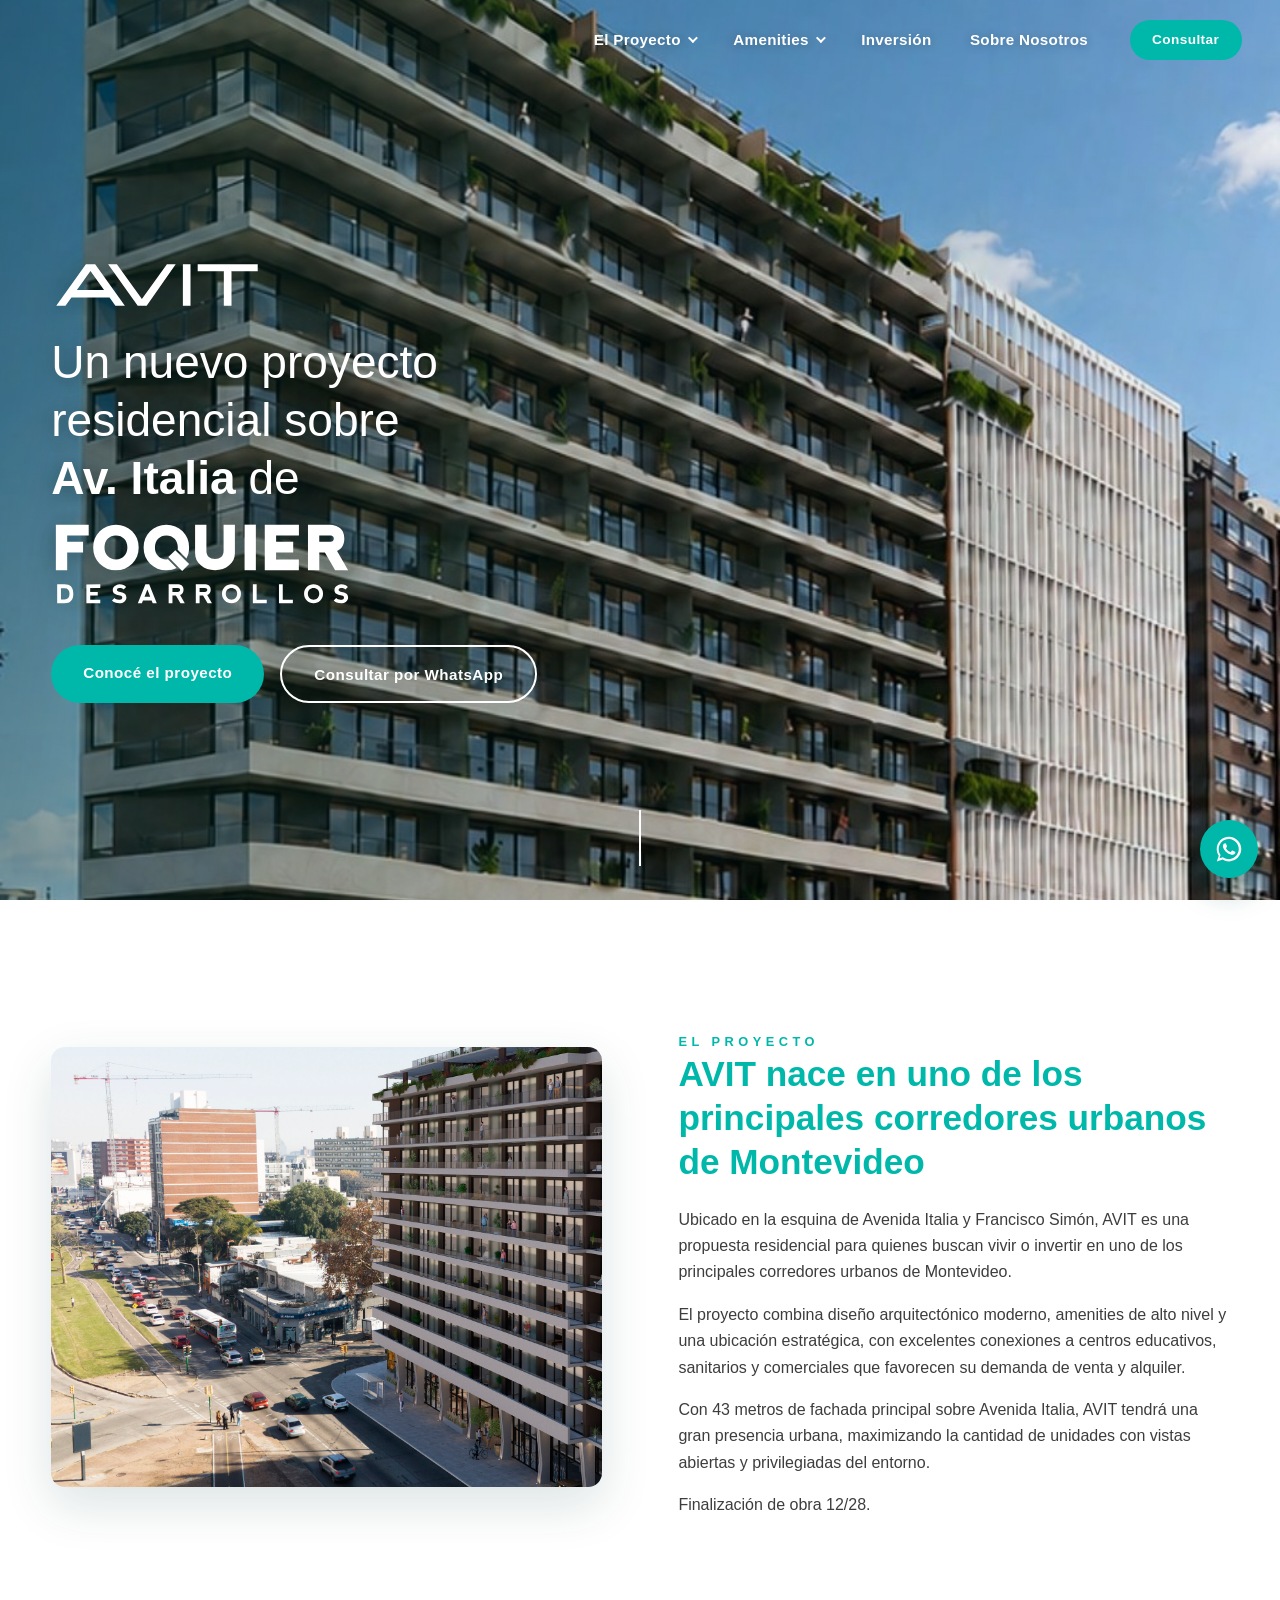
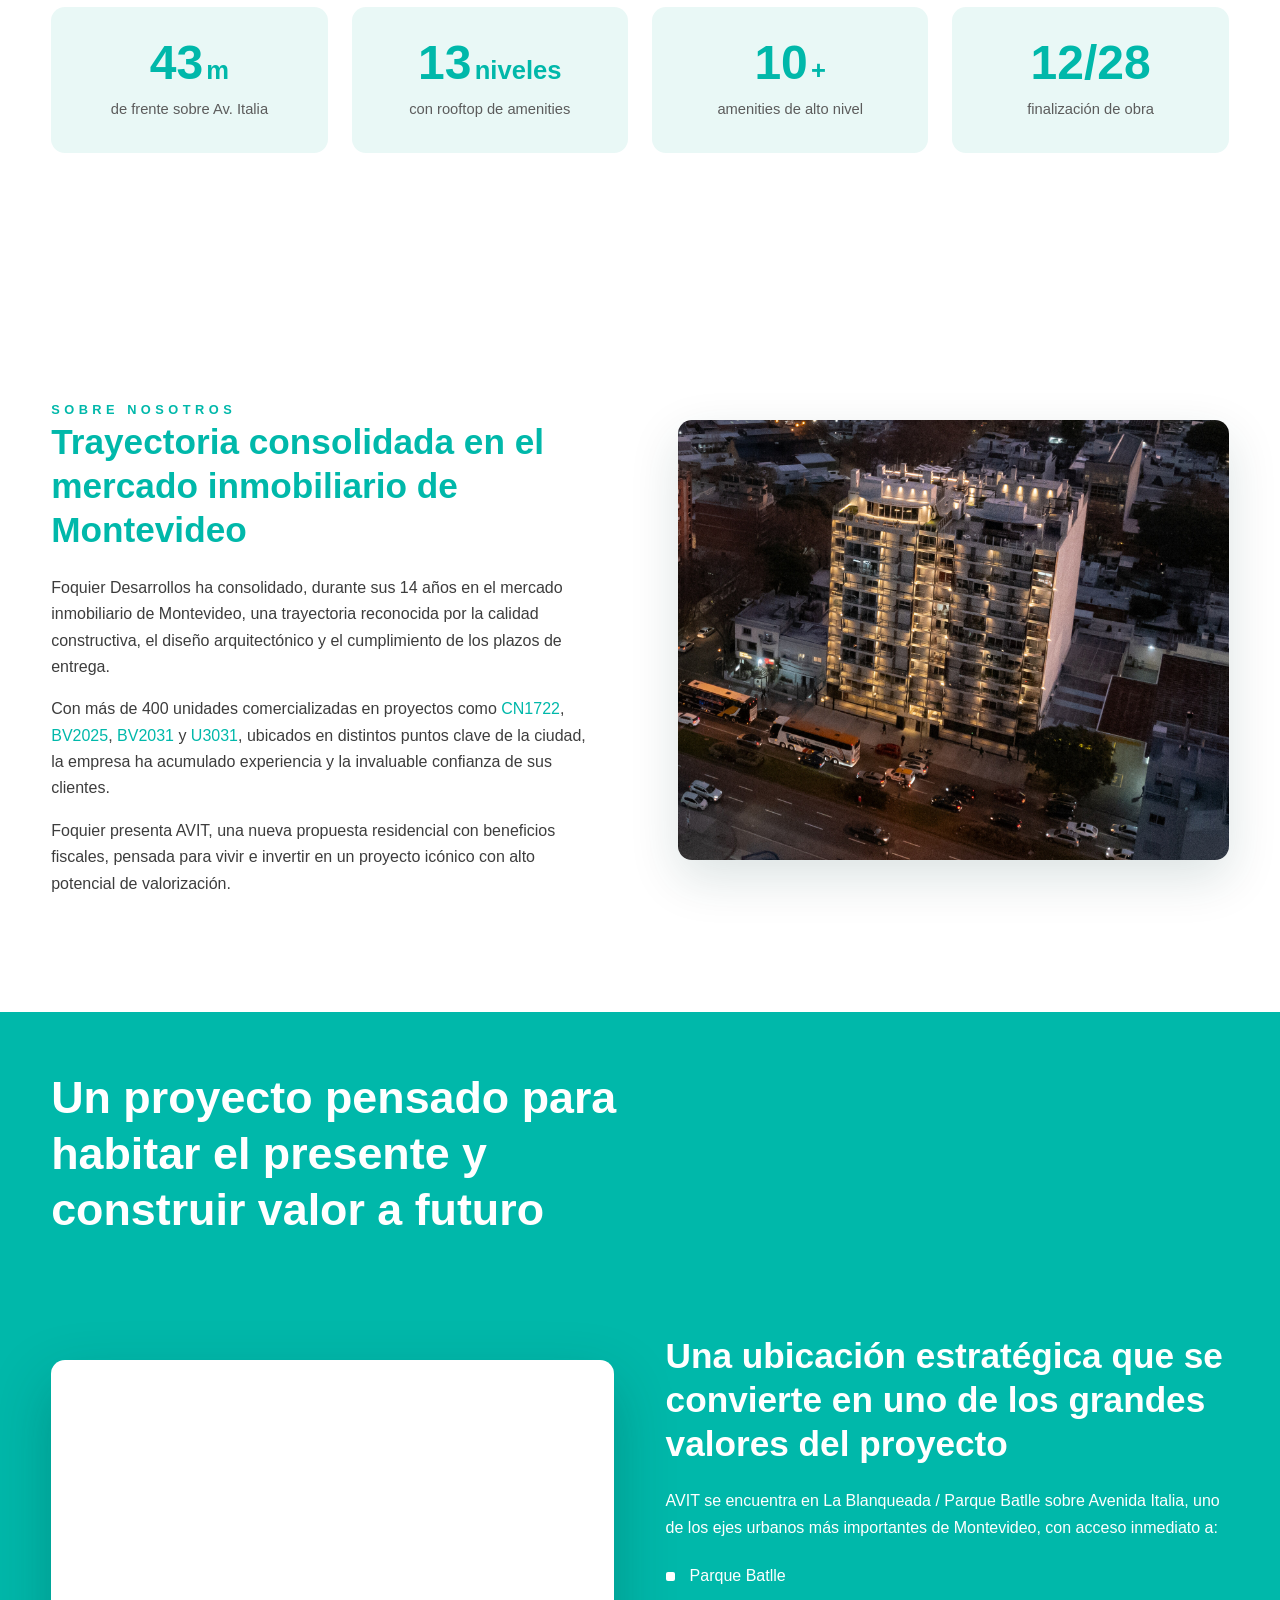
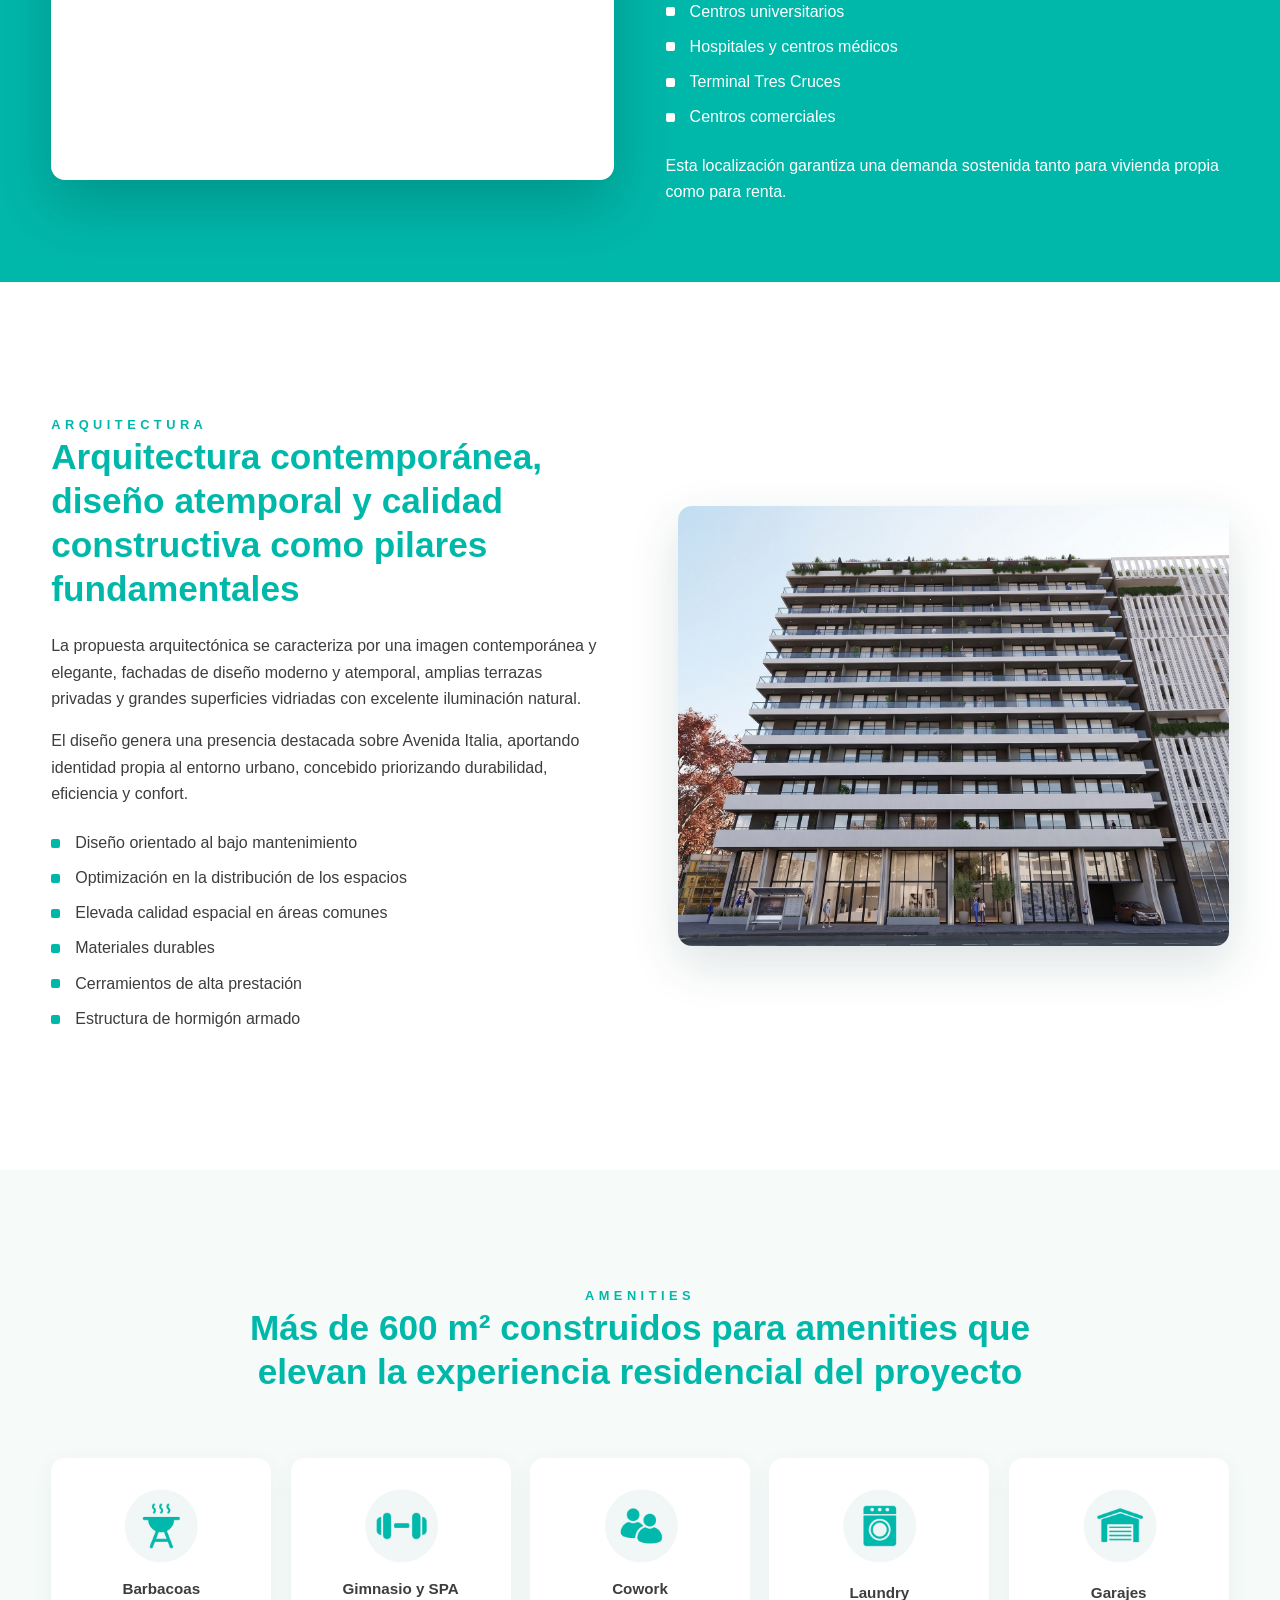
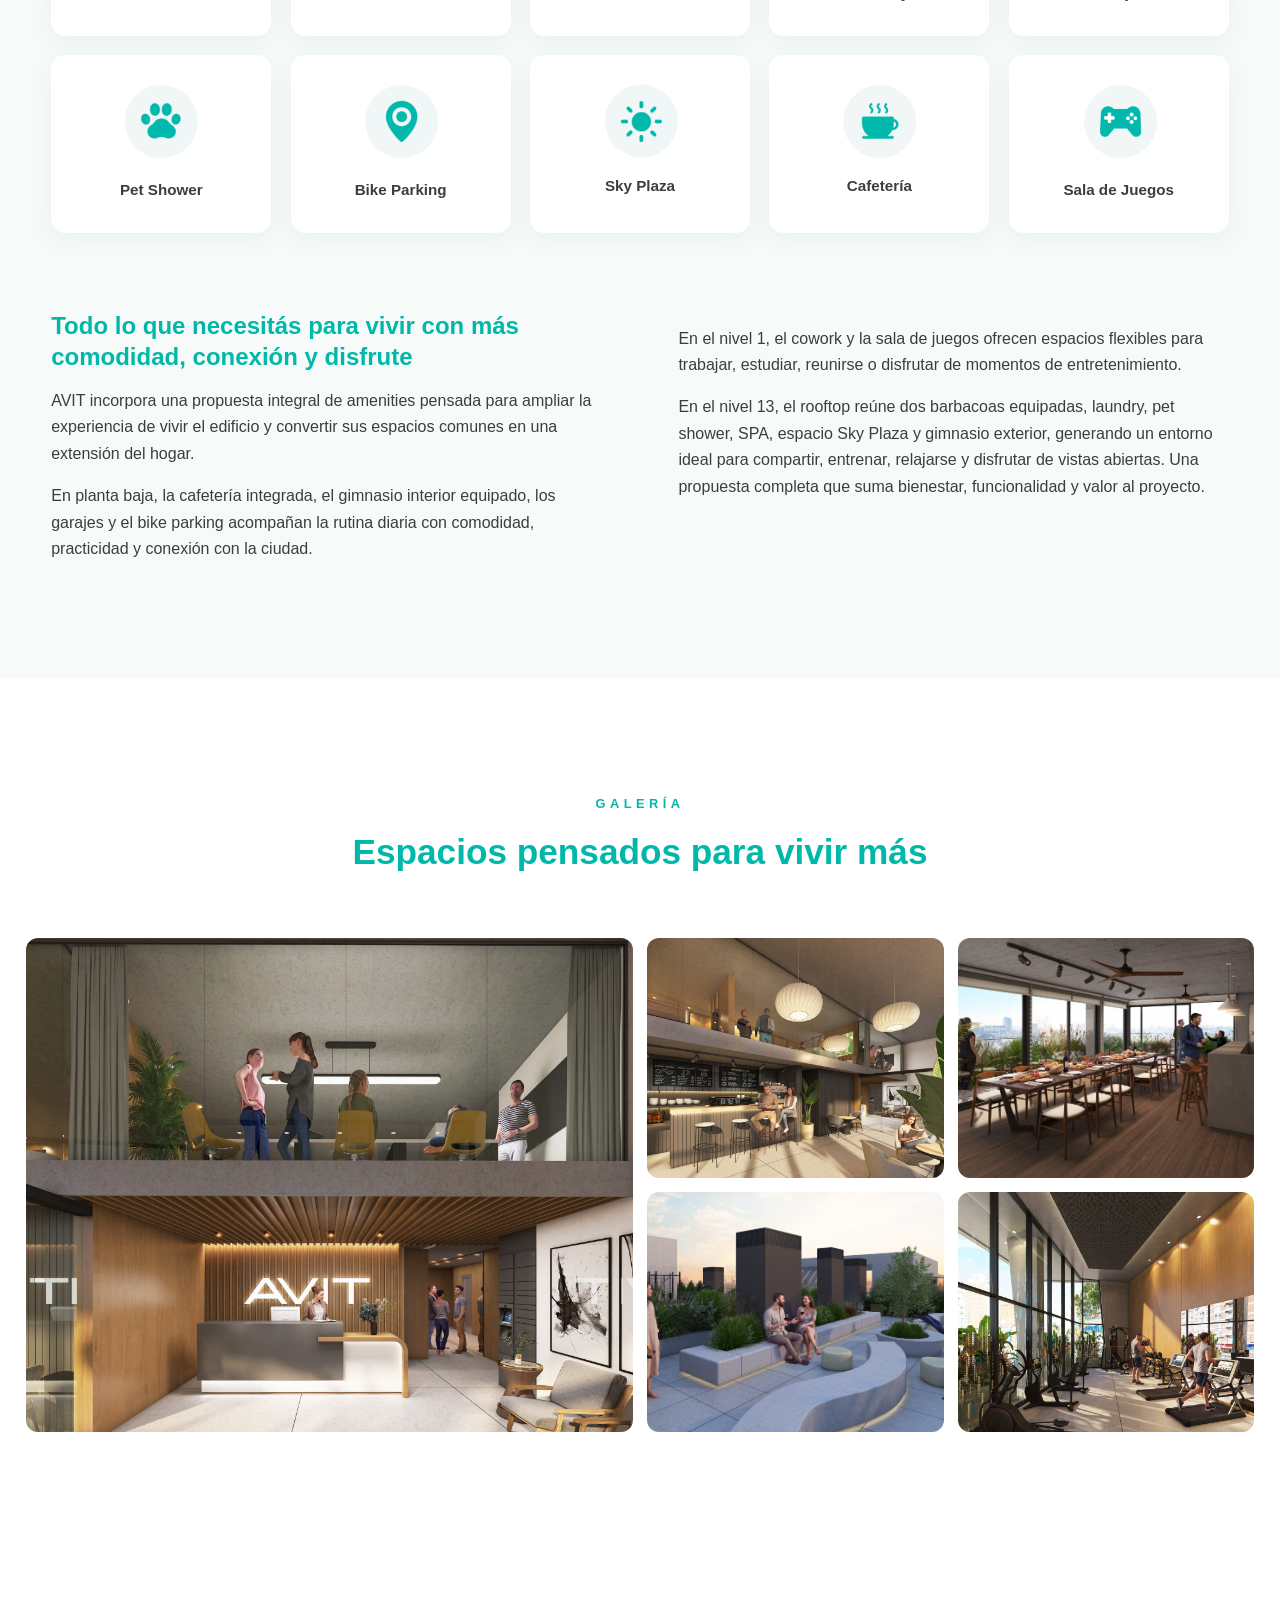
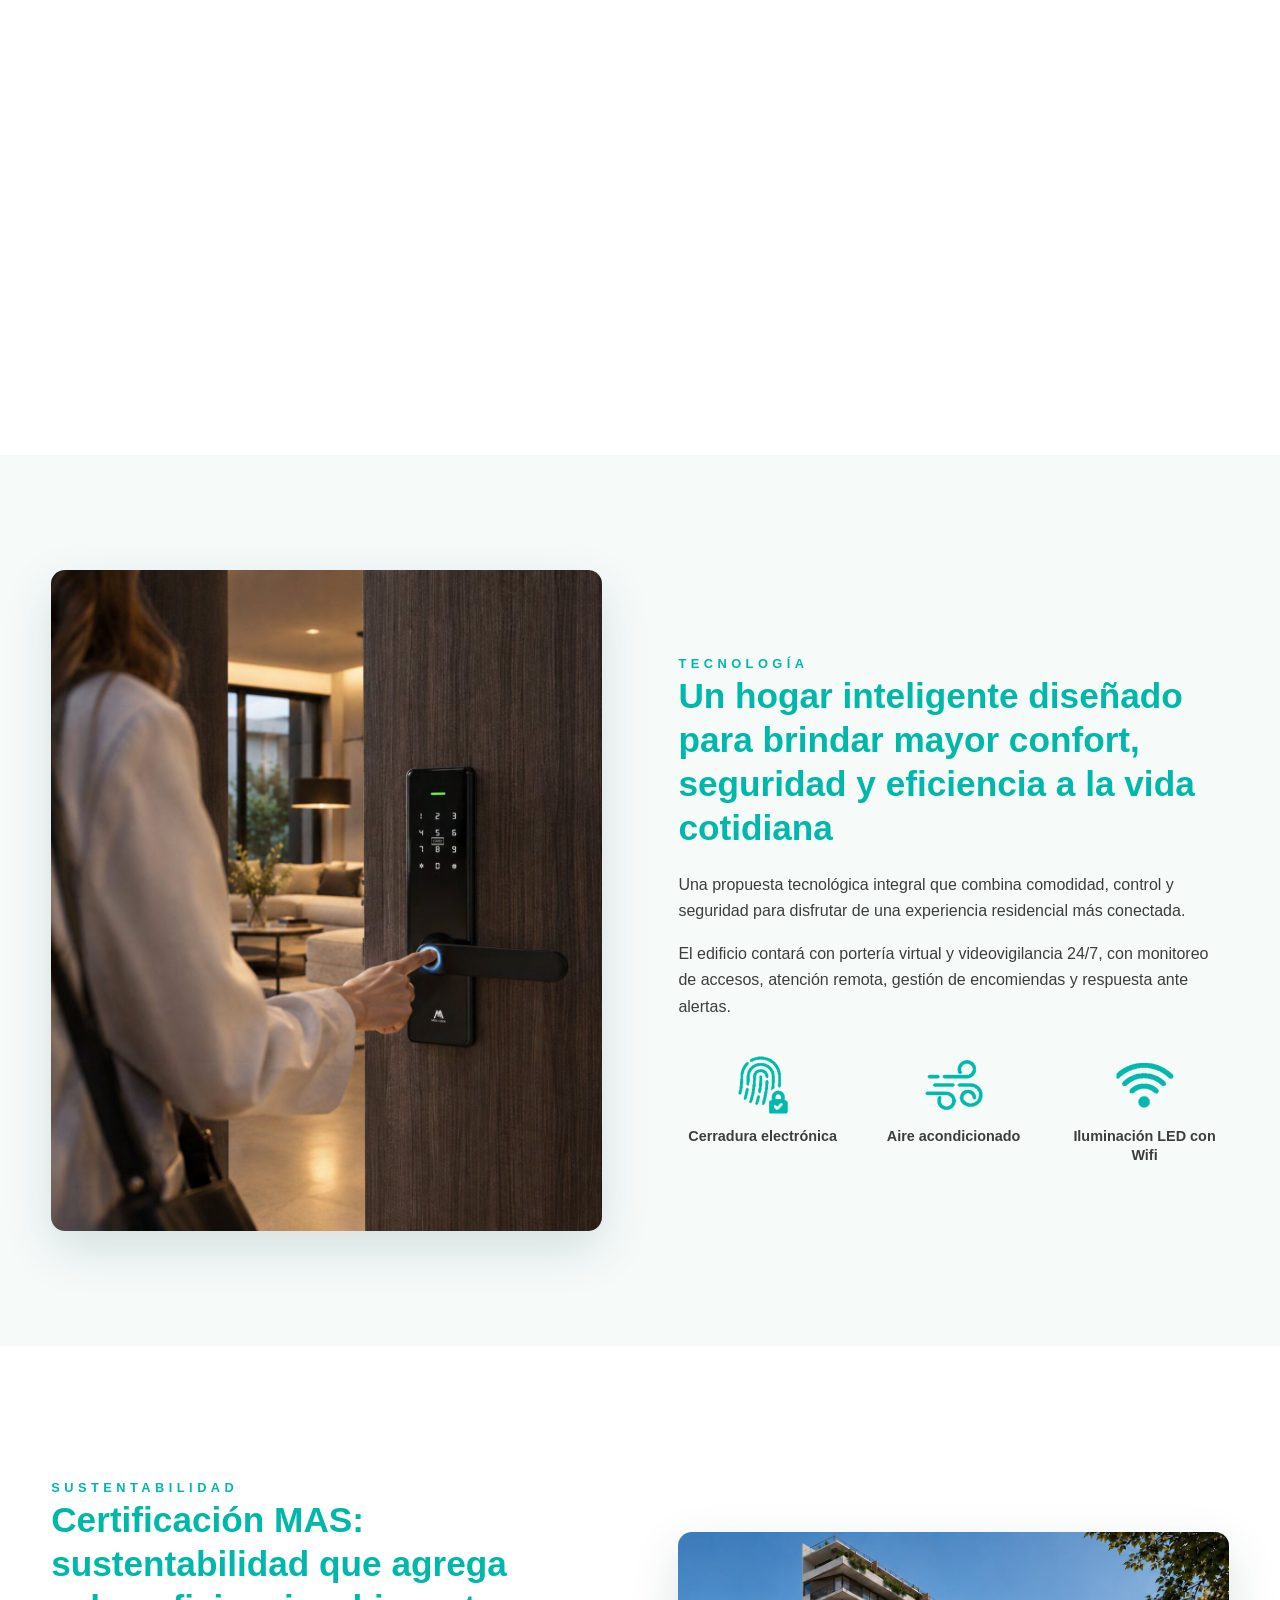
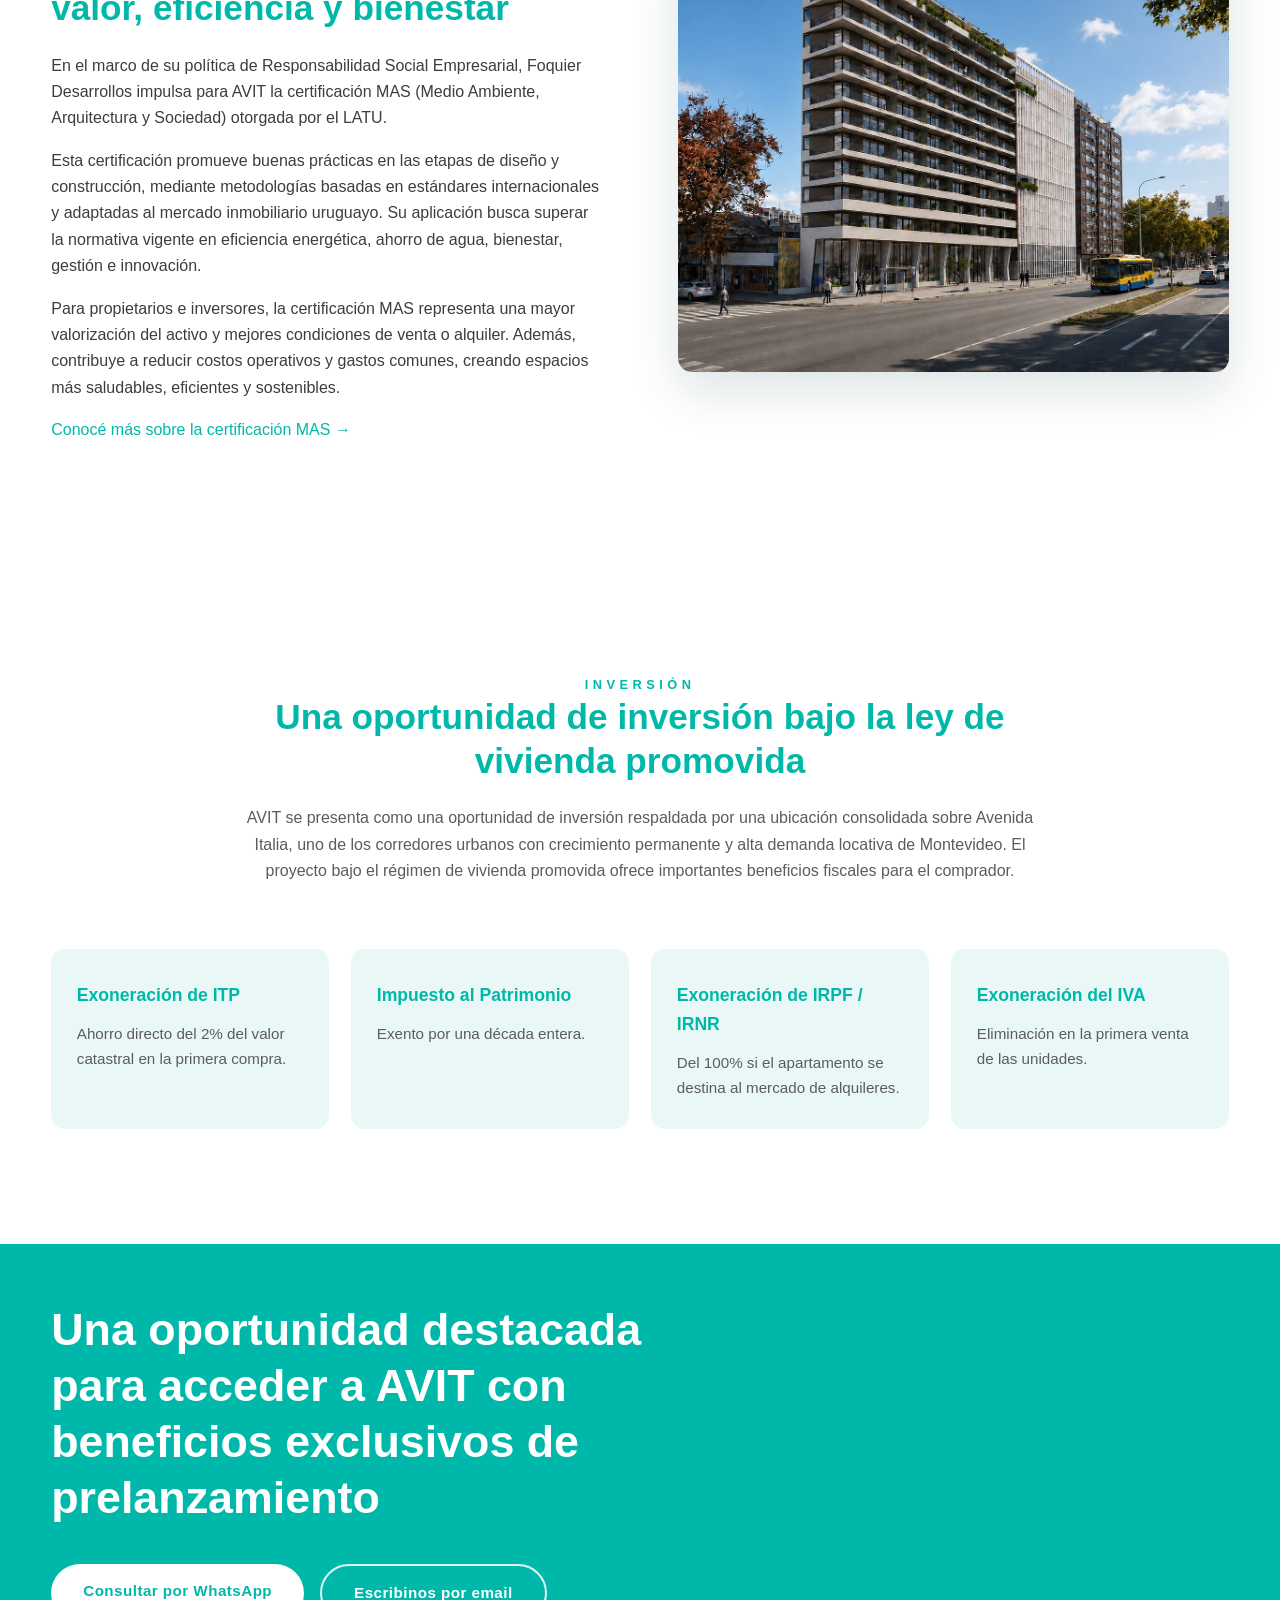
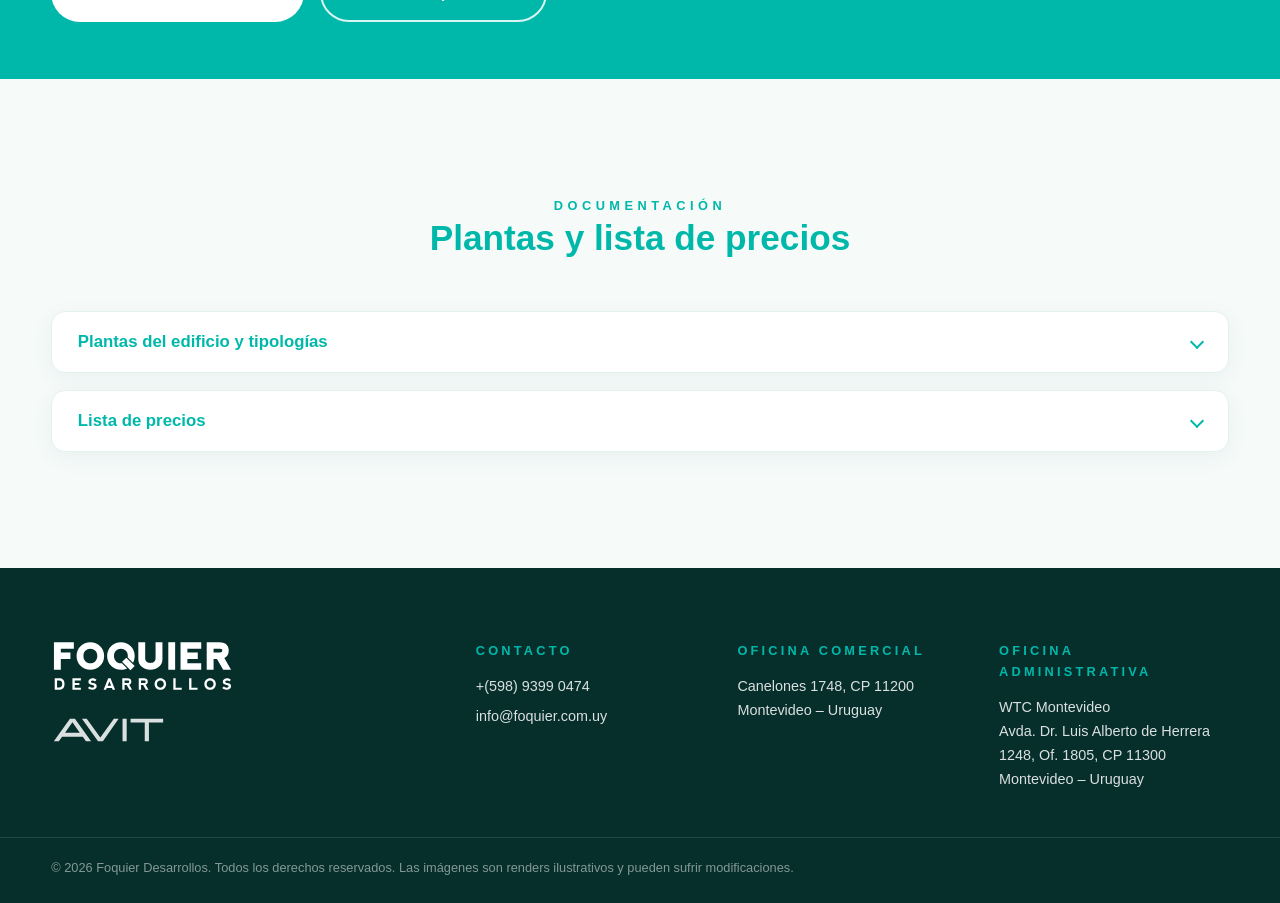
==== commit 34bbecb0: "Commit" ====
--- a/index.html
+++ b/index.html
@@ -357,8 +357,8 @@
                 </div>
               </div>
                 <div class="price-floor">
-                  <h4 class="price-floor__title">Piso 1</h4>
-                  <div class="price-table-wrap">
+                  <button class="price-floor__head" aria-expanded="false">Piso 1 <span class="price-floor__chev"></span></button>
+                  <div class="price-floor__body"><div class="price-floor__inner"><div class="price-table-wrap">
                     <table class="price-table">
                       <thead><tr><th>Unidad</th><th>Dorm.</th><th>Á. propia</th><th>Terraza</th><th>Á. común</th><th>Á. total</th><th>Precio lista</th><th>Pre-lanzamiento</th><th>Dto.</th></tr></thead>
                       <tbody>
@@ -371,11 +371,11 @@
                     <tr id="u-107"><td class="price-u"><button class="price-unit" data-plan="assets/docs/plantas-14.jpg" data-caption="Apartamento 107 · 1 dormitorio" data-price="u-107">107</button></td><td>1D</td><td>35,3</td><td>23,25</td><td>9,30</td><td>67,85</td><td>US$ 141.037</td><td class="price-pre">US$ 114.240</td><td>19%</td></tr>
                       </tbody>
                     </table>
-                  </div>
-                </div>
-                <div class="price-floor">
-                  <h4 class="price-floor__title">Piso 2</h4>
-                  <div class="price-table-wrap">
+                  </div></div></div>
+                </div>
+                <div class="price-floor">
+                  <button class="price-floor__head" aria-expanded="false">Piso 2 <span class="price-floor__chev"></span></button>
+                  <div class="price-floor__body"><div class="price-floor__inner"><div class="price-table-wrap">
                     <table class="price-table">
                       <thead><tr><th>Unidad</th><th>Dorm.</th><th>Á. propia</th><th>Terraza</th><th>Á. común</th><th>Á. total</th><th>Precio lista</th><th>Pre-lanzamiento</th><th>Dto.</th></tr></thead>
                       <tbody>
@@ -392,11 +392,11 @@
                     <tr id="u-211"><td class="price-u"><button class="price-unit" data-plan="assets/docs/plantas-25.jpg" data-caption="Apartamento 211 · 1 dormitorio" data-price="u-211">211</button></td><td>1D</td><td>35,3</td><td>2,45</td><td>5,95</td><td>43,70</td><td>US$ 134.296</td><td class="price-pre">US$ 108.780</td><td>19%</td></tr>
                       </tbody>
                     </table>
-                  </div>
-                </div>
-                <div class="price-floor">
-                  <h4 class="price-floor__title">Piso 3</h4>
-                  <div class="price-table-wrap">
+                  </div></div></div>
+                </div>
+                <div class="price-floor">
+                  <button class="price-floor__head" aria-expanded="false">Piso 3 <span class="price-floor__chev"></span></button>
+                  <div class="price-floor__body"><div class="price-floor__inner"><div class="price-table-wrap">
                     <table class="price-table">
                       <thead><tr><th>Unidad</th><th>Dorm.</th><th>Á. propia</th><th>Terraza</th><th>Á. común</th><th>Á. total</th><th>Precio lista</th><th>Pre-lanzamiento</th><th>Dto.</th></tr></thead>
                       <tbody>
@@ -413,11 +413,11 @@
                     <tr id="u-311"><td class="price-u"><button class="price-unit" data-plan="assets/docs/plantas-25.jpg" data-caption="Apartamento 311 · 1 dormitorio" data-price="u-311">311</button></td><td>1D</td><td>35,3</td><td>2,45</td><td>5,95</td><td>43,70</td><td>US$ 135.852</td><td class="price-pre">US$ 110.040</td><td>19%</td></tr>
                       </tbody>
                     </table>
-                  </div>
-                </div>
-                <div class="price-floor">
-                  <h4 class="price-floor__title">Piso 4</h4>
-                  <div class="price-table-wrap">
+                  </div></div></div>
+                </div>
+                <div class="price-floor">
+                  <button class="price-floor__head" aria-expanded="false">Piso 4 <span class="price-floor__chev"></span></button>
+                  <div class="price-floor__body"><div class="price-floor__inner"><div class="price-table-wrap">
                     <table class="price-table">
                       <thead><tr><th>Unidad</th><th>Dorm.</th><th>Á. propia</th><th>Terraza</th><th>Á. común</th><th>Á. total</th><th>Precio lista</th><th>Pre-lanzamiento</th><th>Dto.</th></tr></thead>
                       <tbody>
@@ -434,11 +434,11 @@
                     <tr id="u-411"><td class="price-u"><button class="price-unit" data-plan="assets/docs/plantas-25.jpg" data-caption="Apartamento 411 · 1 dormitorio" data-price="u-411">411</button></td><td>1D</td><td>35,3</td><td>2,45</td><td>5,95</td><td>43,70</td><td>US$ 137.407</td><td class="price-pre">US$ 111.300</td><td>19%</td></tr>
                       </tbody>
                     </table>
-                  </div>
-                </div>
-                <div class="price-floor">
-                  <h4 class="price-floor__title">Piso 5</h4>
-                  <div class="price-table-wrap">
+                  </div></div></div>
+                </div>
+                <div class="price-floor">
+                  <button class="price-floor__head" aria-expanded="false">Piso 5 <span class="price-floor__chev"></span></button>
+                  <div class="price-floor__body"><div class="price-floor__inner"><div class="price-table-wrap">
                     <table class="price-table">
                       <thead><tr><th>Unidad</th><th>Dorm.</th><th>Á. propia</th><th>Terraza</th><th>Á. común</th><th>Á. total</th><th>Precio lista</th><th>Pre-lanzamiento</th><th>Dto.</th></tr></thead>
                       <tbody>
@@ -455,11 +455,11 @@
                     <tr id="u-511"><td class="price-u"><button class="price-unit" data-plan="assets/docs/plantas-25.jpg" data-caption="Apartamento 511 · 1 dormitorio" data-price="u-511">511</button></td><td>1D</td><td>35,3</td><td>2,45</td><td>5,95</td><td>43,70</td><td>US$ 138.729</td><td class="price-pre">US$ 117.920</td><td>15%</td></tr>
                       </tbody>
                     </table>
-                  </div>
-                </div>
-                <div class="price-floor">
-                  <h4 class="price-floor__title">Piso 6</h4>
-                  <div class="price-table-wrap">
+                  </div></div></div>
+                </div>
+                <div class="price-floor">
+                  <button class="price-floor__head" aria-expanded="false">Piso 6 <span class="price-floor__chev"></span></button>
+                  <div class="price-floor__body"><div class="price-floor__inner"><div class="price-table-wrap">
                     <table class="price-table">
                       <thead><tr><th>Unidad</th><th>Dorm.</th><th>Á. propia</th><th>Terraza</th><th>Á. común</th><th>Á. total</th><th>Precio lista</th><th>Pre-lanzamiento</th><th>Dto.</th></tr></thead>
                       <tbody>
@@ -476,11 +476,11 @@
                     <tr id="u-611"><td class="price-u"><button class="price-unit" data-plan="assets/docs/plantas-25.jpg" data-caption="Apartamento 611 · 1 dormitorio" data-price="u-611">611</button></td><td>1D</td><td>35,3</td><td>2,45</td><td>5,95</td><td>43,70</td><td>US$ 140.282</td><td class="price-pre">US$ 119.240</td><td>15%</td></tr>
                       </tbody>
                     </table>
-                  </div>
-                </div>
-                <div class="price-floor">
-                  <h4 class="price-floor__title">Piso 7</h4>
-                  <div class="price-table-wrap">
+                  </div></div></div>
+                </div>
+                <div class="price-floor">
+                  <button class="price-floor__head" aria-expanded="false">Piso 7 <span class="price-floor__chev"></span></button>
+                  <div class="price-floor__body"><div class="price-floor__inner"><div class="price-table-wrap">
                     <table class="price-table">
                       <thead><tr><th>Unidad</th><th>Dorm.</th><th>Á. propia</th><th>Terraza</th><th>Á. común</th><th>Á. total</th><th>Precio lista</th><th>Pre-lanzamiento</th><th>Dto.</th></tr></thead>
                       <tbody>
@@ -497,11 +497,11 @@
                     <tr id="u-711"><td class="price-u"><button class="price-unit" data-plan="assets/docs/plantas-25.jpg" data-caption="Apartamento 711 · 1 dormitorio" data-price="u-711">711</button></td><td>1D</td><td>35,3</td><td>2,45</td><td>5,95</td><td>43,70</td><td>US$ 142.353</td><td class="price-pre">US$ 121.000</td><td>15%</td></tr>
                       </tbody>
                     </table>
-                  </div>
-                </div>
-                <div class="price-floor">
-                  <h4 class="price-floor__title">Piso 8</h4>
-                  <div class="price-table-wrap">
+                  </div></div></div>
+                </div>
+                <div class="price-floor">
+                  <button class="price-floor__head" aria-expanded="false">Piso 8 <span class="price-floor__chev"></span></button>
+                  <div class="price-floor__body"><div class="price-floor__inner"><div class="price-table-wrap">
                     <table class="price-table">
                       <thead><tr><th>Unidad</th><th>Dorm.</th><th>Á. propia</th><th>Terraza</th><th>Á. común</th><th>Á. total</th><th>Precio lista</th><th>Pre-lanzamiento</th><th>Dto.</th></tr></thead>
                       <tbody>
@@ -518,11 +518,11 @@
                     <tr id="u-811"><td class="price-u"><button class="price-unit" data-plan="assets/docs/plantas-25.jpg" data-caption="Apartamento 811 · 1 dormitorio" data-price="u-811">811</button></td><td>1D</td><td>35,3</td><td>2,45</td><td>5,95</td><td>43,70</td><td>US$ 143.906</td><td class="price-pre">US$ 122.320</td><td>15%</td></tr>
                       </tbody>
                     </table>
-                  </div>
-                </div>
-                <div class="price-floor">
-                  <h4 class="price-floor__title">Piso 9</h4>
-                  <div class="price-table-wrap">
+                  </div></div></div>
+                </div>
+                <div class="price-floor">
+                  <button class="price-floor__head" aria-expanded="false">Piso 9 <span class="price-floor__chev"></span></button>
+                  <div class="price-floor__body"><div class="price-floor__inner"><div class="price-table-wrap">
                     <table class="price-table">
                       <thead><tr><th>Unidad</th><th>Dorm.</th><th>Á. propia</th><th>Terraza</th><th>Á. común</th><th>Á. total</th><th>Precio lista</th><th>Pre-lanzamiento</th><th>Dto.</th></tr></thead>
                       <tbody>
@@ -539,11 +539,11 @@
                     <tr id="u-911"><td class="price-u"><button class="price-unit" data-plan="assets/docs/plantas-25.jpg" data-caption="Apartamento 911 · 1 dormitorio" data-price="u-911">911</button></td><td>1D</td><td>35,3</td><td>2,45</td><td>5,95</td><td>43,70</td><td>US$ 145.459</td><td class="price-pre">US$ 123.640</td><td>15%</td></tr>
                       </tbody>
                     </table>
-                  </div>
-                </div>
-                <div class="price-floor">
-                  <h4 class="price-floor__title">Piso 10</h4>
-                  <div class="price-table-wrap">
+                  </div></div></div>
+                </div>
+                <div class="price-floor">
+                  <button class="price-floor__head" aria-expanded="false">Piso 10 <span class="price-floor__chev"></span></button>
+                  <div class="price-floor__body"><div class="price-floor__inner"><div class="price-table-wrap">
                     <table class="price-table">
                       <thead><tr><th>Unidad</th><th>Dorm.</th><th>Á. propia</th><th>Terraza</th><th>Á. común</th><th>Á. total</th><th>Precio lista</th><th>Pre-lanzamiento</th><th>Dto.</th></tr></thead>
                       <tbody>
@@ -560,11 +560,11 @@
                     <tr id="u-1011"><td class="price-u"><button class="price-unit" data-plan="assets/docs/plantas-25.jpg" data-caption="Apartamento 1011 · 1 dormitorio" data-price="u-1011">1011</button></td><td>1D</td><td>35,3</td><td>2,45</td><td>5,95</td><td>43,70</td><td>US$ 147.529</td><td class="price-pre">US$ 125.400</td><td>15%</td></tr>
                       </tbody>
                     </table>
-                  </div>
-                </div>
-                <div class="price-floor">
-                  <h4 class="price-floor__title">Piso 11</h4>
-                  <div class="price-table-wrap">
+                  </div></div></div>
+                </div>
+                <div class="price-floor">
+                  <button class="price-floor__head" aria-expanded="false">Piso 11 <span class="price-floor__chev"></span></button>
+                  <div class="price-floor__body"><div class="price-floor__inner"><div class="price-table-wrap">
                     <table class="price-table">
                       <thead><tr><th>Unidad</th><th>Dorm.</th><th>Á. propia</th><th>Terraza</th><th>Á. común</th><th>Á. total</th><th>Precio lista</th><th>Pre-lanzamiento</th><th>Dto.</th></tr></thead>
                       <tbody>
@@ -581,11 +581,11 @@
                     <tr id="u-1111"><td class="price-u"><button class="price-unit" data-plan="assets/docs/plantas-25.jpg" data-caption="Apartamento 1111 · 1 dormitorio" data-price="u-1111">1111</button></td><td>1D</td><td>35,3</td><td>2,45</td><td>5,95</td><td>43,70</td><td>US$ 149.082</td><td class="price-pre">US$ 126.720</td><td>15%</td></tr>
                       </tbody>
                     </table>
-                  </div>
-                </div>
-                <div class="price-floor">
-                  <h4 class="price-floor__title">Piso 12</h4>
-                  <div class="price-table-wrap">
+                  </div></div></div>
+                </div>
+                <div class="price-floor">
+                  <button class="price-floor__head" aria-expanded="false">Piso 12 <span class="price-floor__chev"></span></button>
+                  <div class="price-floor__body"><div class="price-floor__inner"><div class="price-table-wrap">
                     <table class="price-table">
                       <thead><tr><th>Unidad</th><th>Dorm.</th><th>Á. propia</th><th>Terraza</th><th>Á. común</th><th>Á. total</th><th>Precio lista</th><th>Pre-lanzamiento</th><th>Dto.</th></tr></thead>
                       <tbody>
@@ -599,7 +599,7 @@
                     <tr id="u-1208"><td class="price-u"><button class="price-unit" data-plan="assets/docs/plantas-25.jpg" data-caption="Apartamento 1208 · 1 dormitorio" data-price="u-1208">1208</button></td><td>1D</td><td>35,3</td><td>2,45</td><td>5,79</td><td>43,54</td><td>US$ 150.635</td><td class="price-pre">US$ </td><td></td></tr>
                       </tbody>
                     </table>
-                  </div>
+                  </div></div></div>
                 </div>
               <a href="assets/docs/AVIT-Lista-de-Precios.pdf" target="_blank" rel="noopener" class="btn btn--solid accordion__download">Descargar lista de precios en PDF</a>
             </div>
@@ -644,7 +644,6 @@
     <button class="lightbox__close" id="lbClose" aria-label="Cerrar">&times;</button>
     <button class="lightbox__arrow lightbox__arrow--prev" id="lbPrev" aria-label="Anterior">&#8249;</button>
     <figure class="lightbox__figure">
-      <div class="lightbox__areas" id="lbAreas" hidden></div>
       <img src="" alt="" id="lbImg">
       <figcaption id="lbCaption"></figcaption>
       <div class="lightbox__info" id="lbInfo" hidden></div>
--- a/css/styles.css
+++ b/css/styles.css
@@ -547,17 +547,6 @@
 }
 .lightbox.open .lightbox__figure img { transform: scale(1); }
 .lightbox__figure figcaption { color: var(--white); margin-top: 1rem; font-weight: 700; letter-spacing: .05em; }
-/* cabecera + medidas de la tipología (van arriba del plano, como en el ejemplo) */
-.lightbox__areas { max-width: min(680px, 88vw); margin: 0 auto 1.2rem; text-align: left; color: var(--white); }
-.lightbox__areas h3 { font-size: 1.3rem; font-weight: 800; margin: 0 0 .8rem; }
-.lightbox__areas h3 .lb-price-link--heading { color: var(--white); text-decoration: none; }
-.lightbox__areas h3 .lb-price-link--heading:hover { color: var(--mint); text-decoration: underline; }
-.lightbox__areas-grid { display: grid; grid-template-columns: repeat(4, 1fr); gap: .6rem; }
-.lightbox__areas-grid div { background: rgba(255,255,255,.08); border: 1px solid rgba(255,255,255,.18); border-radius: 10px; padding: .6rem .5rem; text-align: center; }
-.lightbox__areas-grid span { display: block; font-size: .68rem; text-transform: uppercase; letter-spacing: .06em; color: var(--mint); margin-bottom: .25rem; }
-.lightbox__areas-grid strong { display: block; font-size: 1rem; color: var(--white); font-weight: 700; }
-@media (max-width: 640px) { .lightbox__areas-grid { grid-template-columns: repeat(2, 1fr); } }
-.lightbox__figure:has(.lightbox__areas:not([hidden])) img { max-height: 60vh; }
 /* panel de info de pago (tipologías) */
 .lightbox__info {
   max-width: min(680px, 88vw);
@@ -900,15 +889,46 @@
 .price-intro__grid p { font-size: .9rem; color: var(--ink-soft); margin: 0; }
 .price-intro__grid strong { color: var(--ink); }
 
-.price-floor { margin-top: 1.6rem; }
-.price-floor__title {
-  color: var(--teal);
-  font-size: .8rem;
-  font-weight: 800;
+/* Cada piso es un mini-desplegable: no se muestran todas las tablas juntas */
+.price-floor {
+  margin-top: 1rem;
+  border: 1px solid #e2f2ef;
+  border-radius: 10px;
+  overflow: hidden;
+}
+.price-floor__head {
+  width: 100%;
+  display: flex;
+  justify-content: space-between;
+  align-items: center;
+  gap: 1rem;
+  padding: .9rem 1.1rem;
+  font-size: .85rem;
+  font-weight: 800;
+  color: var(--teal);
   text-transform: uppercase;
-  letter-spacing: .18em;
-  margin-bottom: .5rem;
-}
+  letter-spacing: .14em;
+  text-align: left;
+  transition: background .3s;
+}
+.price-floor__head:hover { background: #f6fbfa; }
+.price-floor__chev {
+  flex: 0 0 auto;
+  width: 8px; height: 8px;
+  border-right: 2px solid currentColor;
+  border-bottom: 2px solid currentColor;
+  transform: rotate(45deg);
+  transition: transform .4s var(--ease);
+}
+.price-floor.open .price-floor__chev { transform: rotate(225deg); }
+.price-floor__body {
+  display: grid;
+  grid-template-rows: 0fr;
+  transition: grid-template-rows .5s var(--ease);
+}
+.price-floor.open .price-floor__body { grid-template-rows: 1fr; }
+.price-floor__inner { min-height: 0; overflow: hidden; }
+.price-floor .price-table-wrap { border: 0; border-top: 1px solid #e2f2ef; border-radius: 0; }
 .price-table-wrap { overflow-x: auto; border-radius: 10px; border: 1px solid #e2f2ef; }
 .price-table {
   width: 100%;
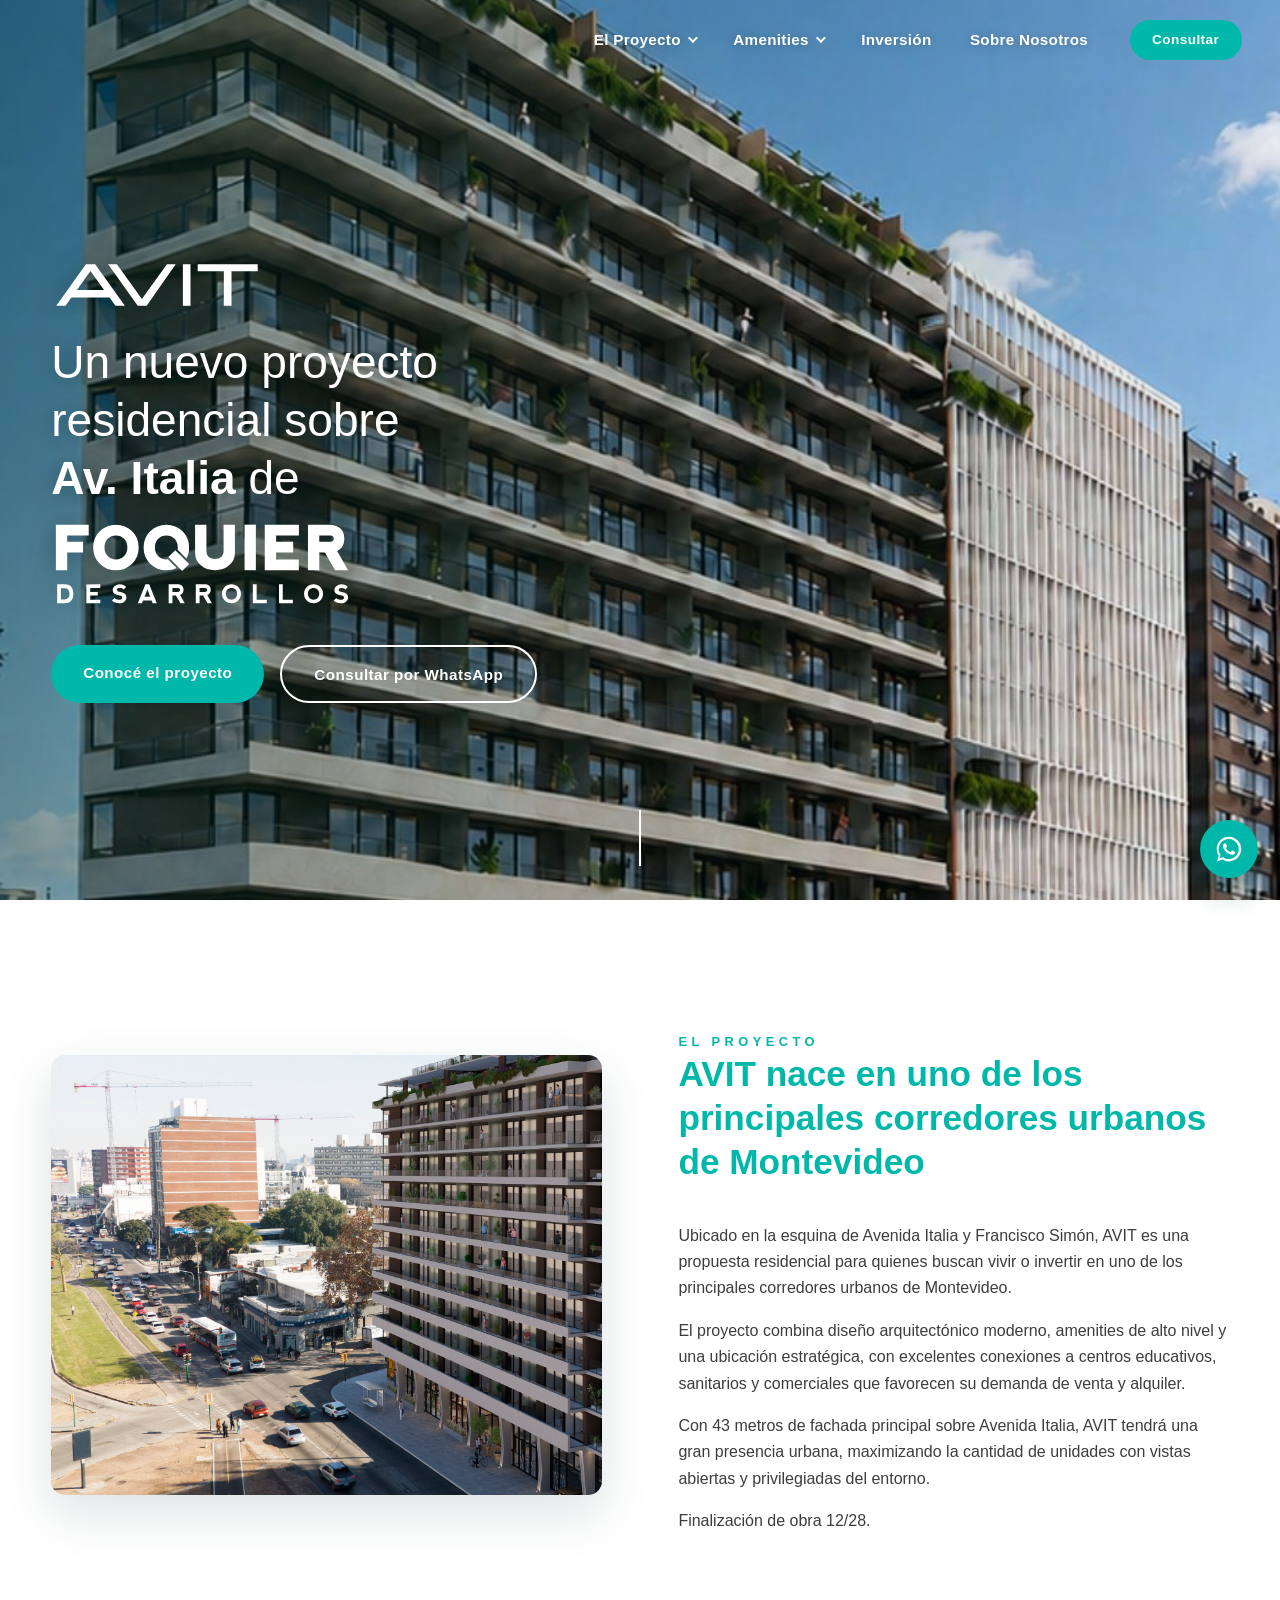
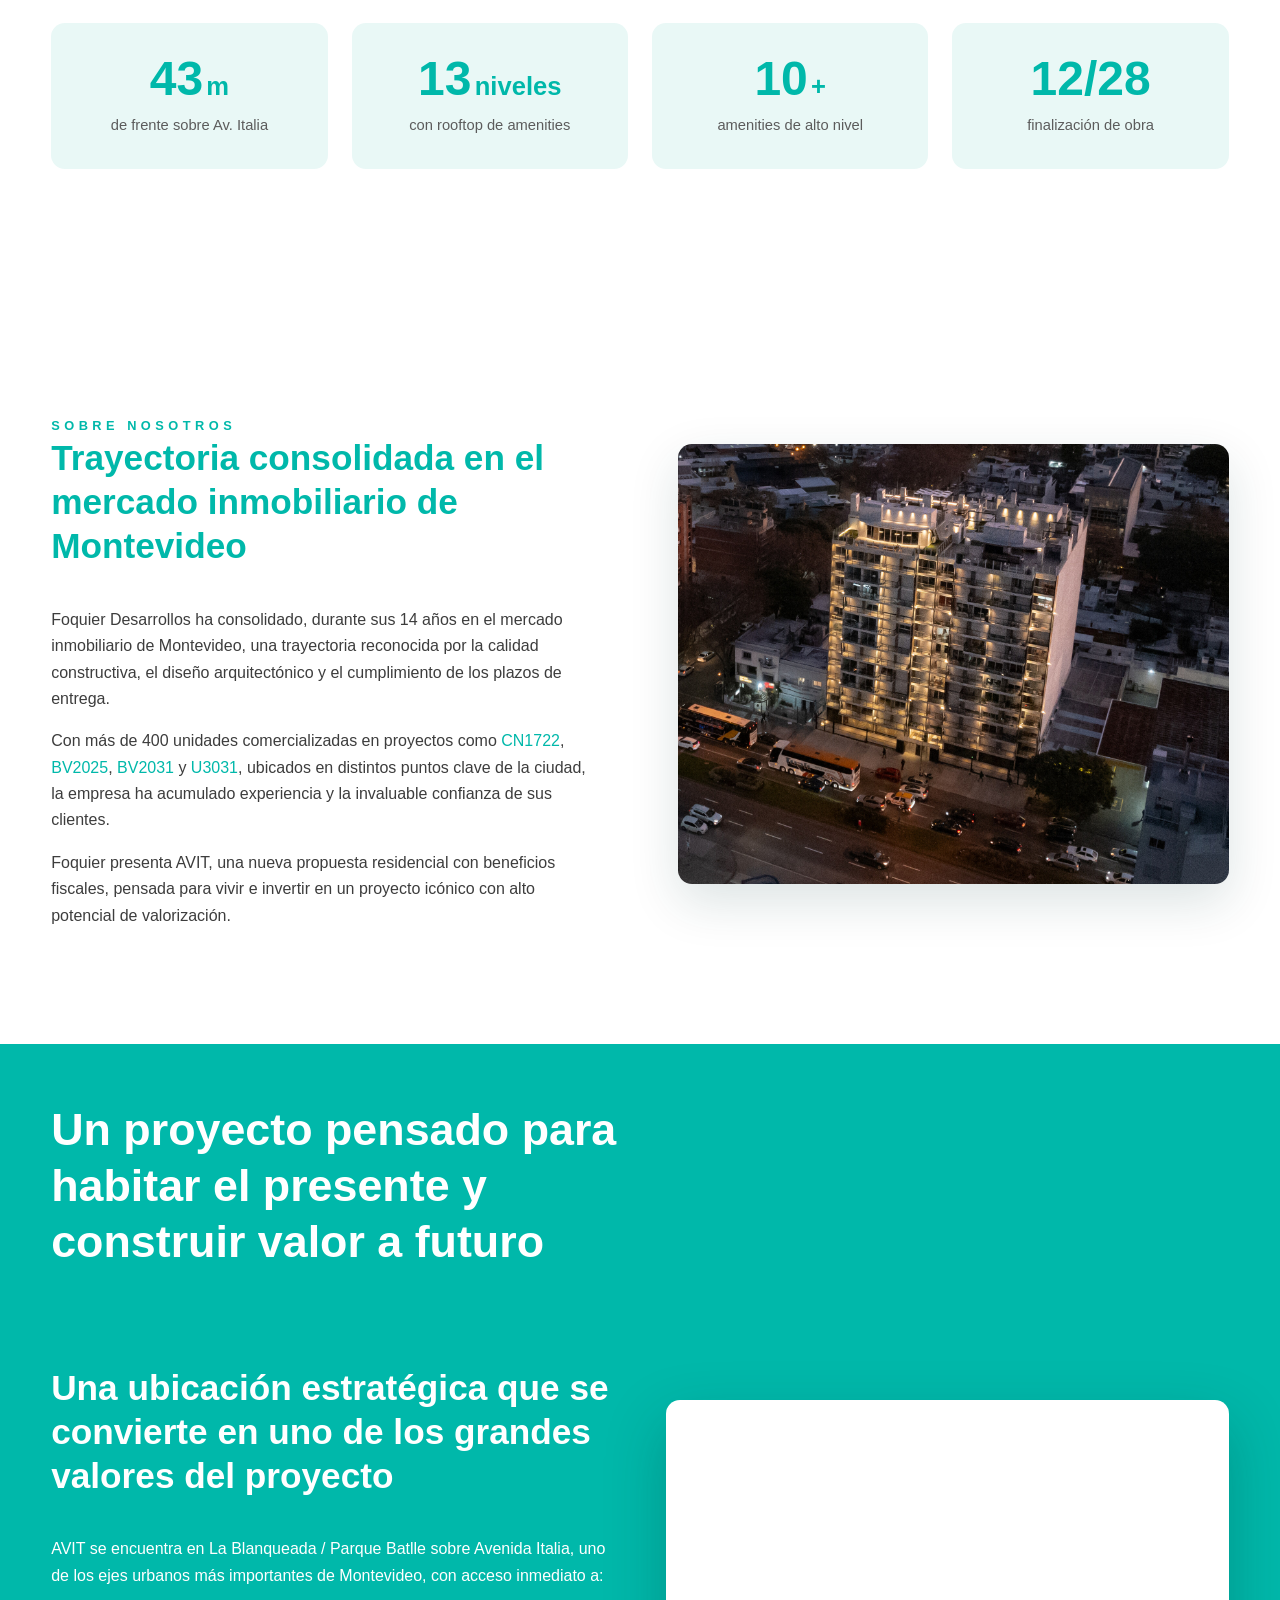
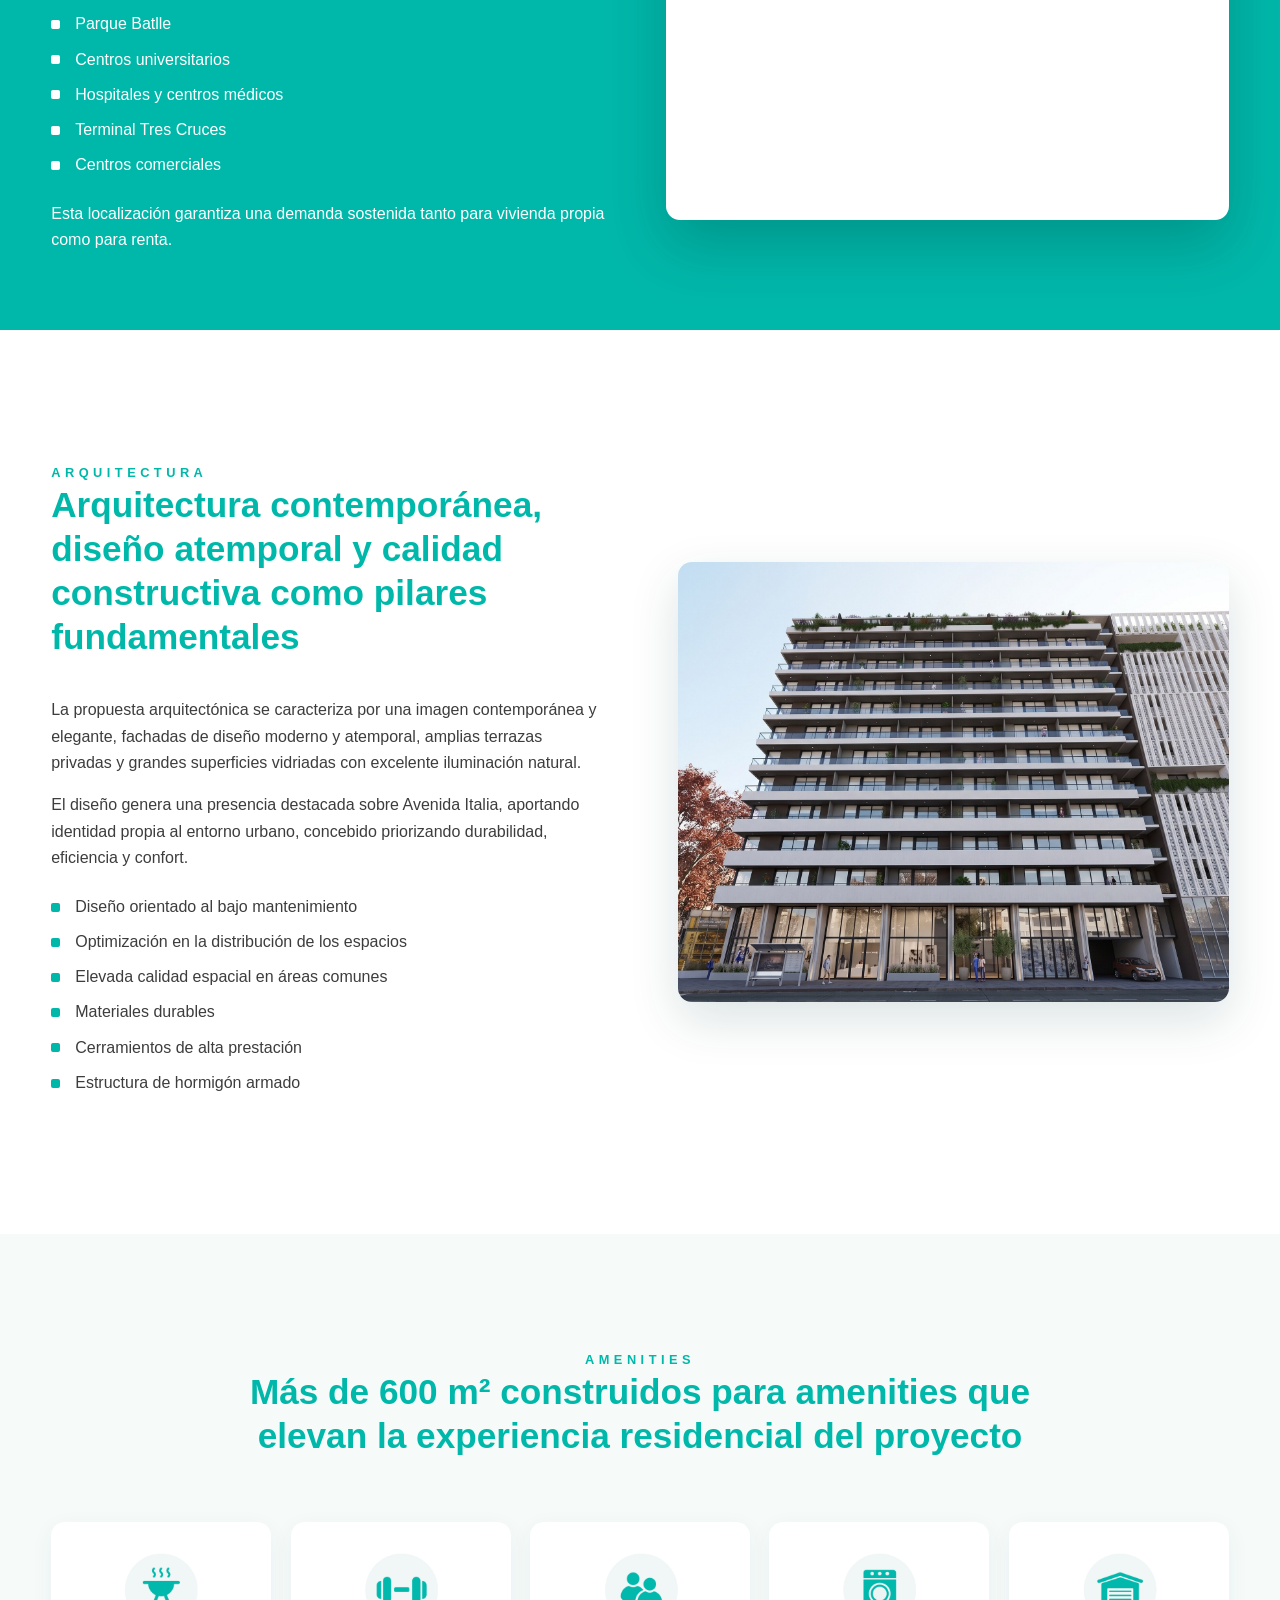
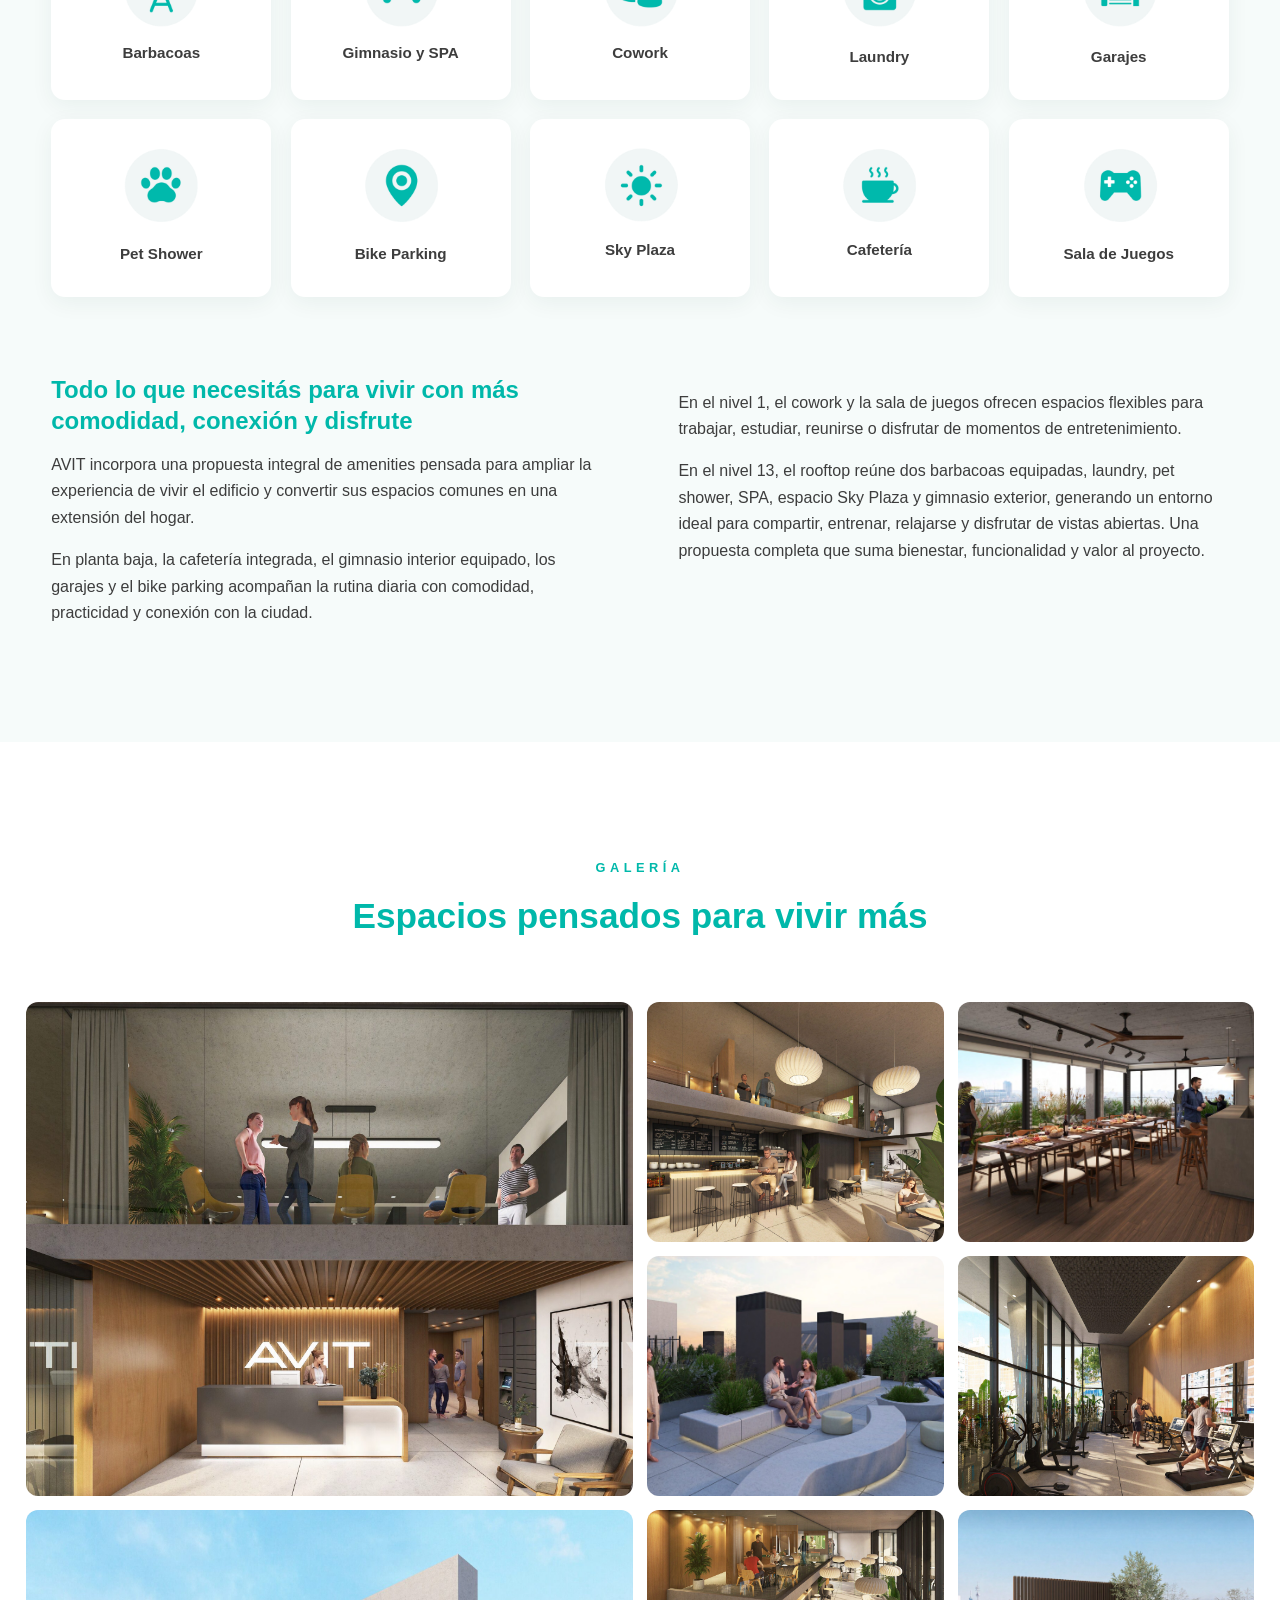
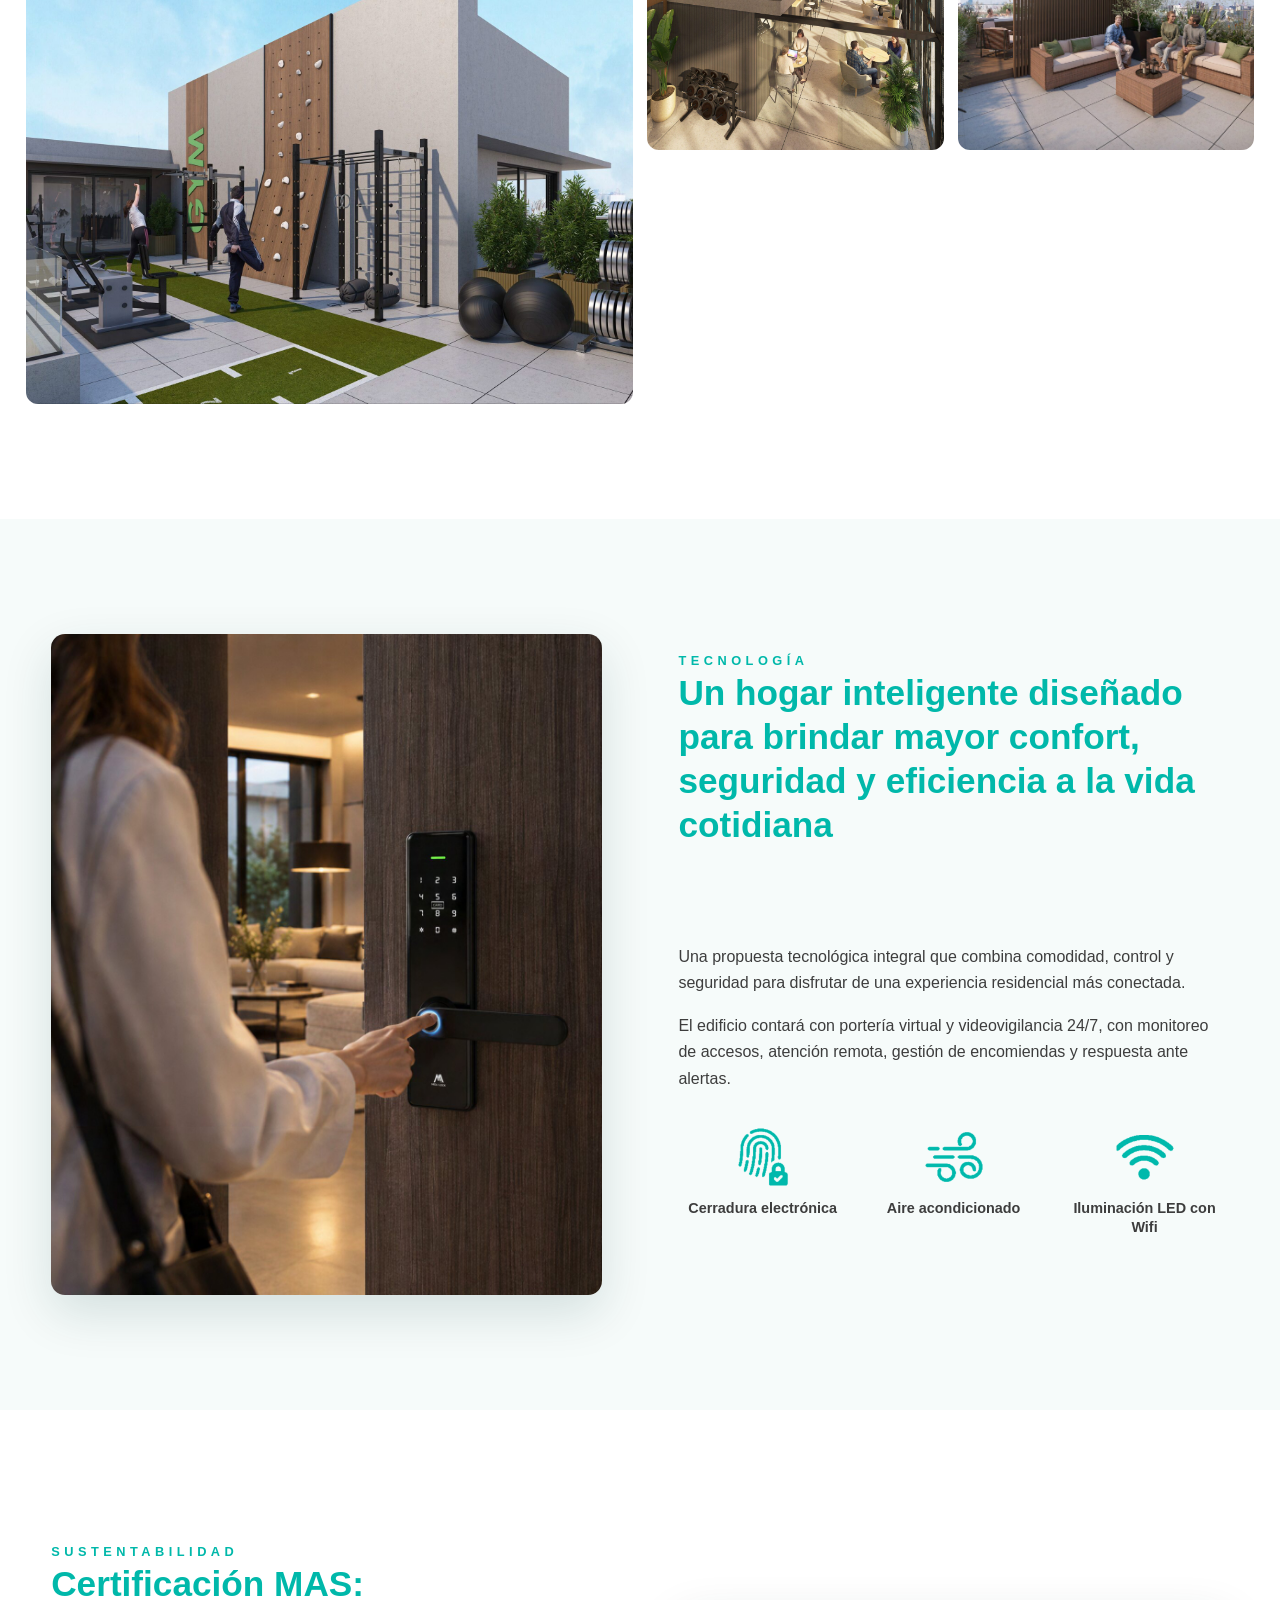
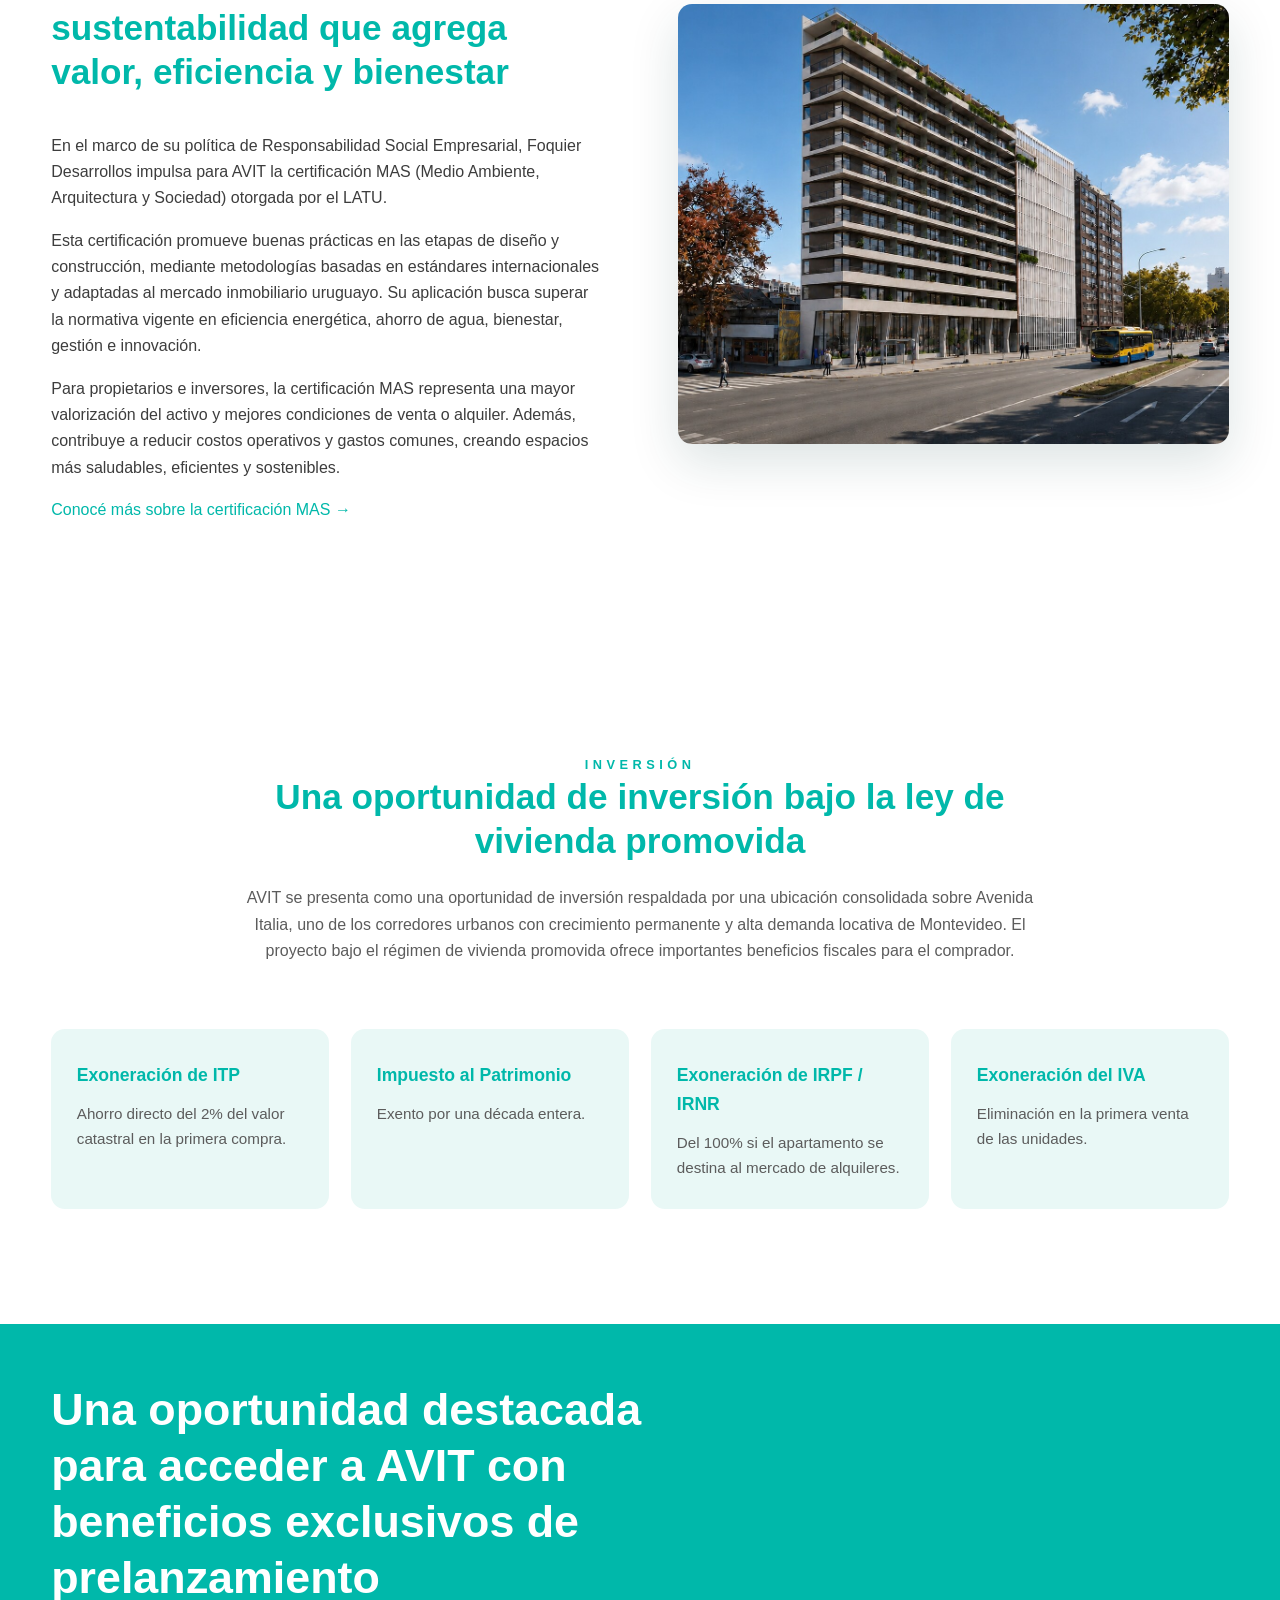
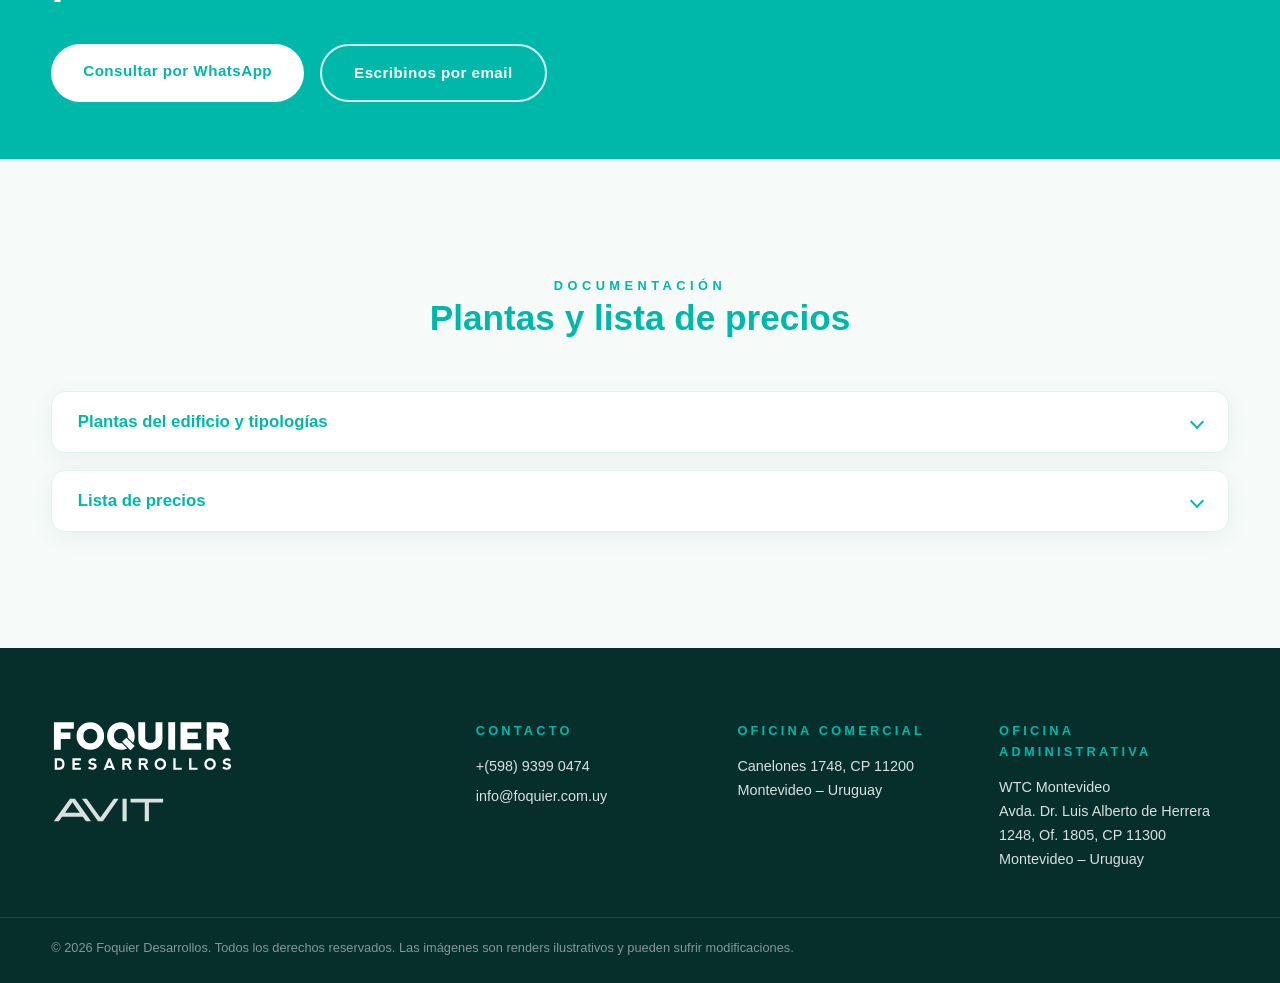
==== commit 078ab168: "Commit" ====
--- a/index.html
+++ b/index.html
@@ -74,13 +74,15 @@
 
   <!-- ===== EL PROYECTO ===== -->
   <section class="section" id="proyecto">
-    <div class="container grid-2 grid-2--media-first">
+    <div class="container grid-2 grid-2--media-first grid-2--split">
+      <div class="grid-2__heading reveal">
+        <p class="tagline">El Proyecto</p>
+        <h2 class="section__title">AVIT nace en uno de los principales corredores urbanos de Montevideo</h2>
+      </div>
       <figure class="media reveal">
         <img src="assets/img/esquina-local.jpg" alt="Fachada de AVIT sobre Avenida Italia" loading="lazy">
       </figure>
-      <div class="reveal reveal--delay-1">
-        <p class="tagline">El Proyecto</p>
-        <h2 class="section__title">AVIT nace en uno de los principales corredores urbanos de Montevideo</h2>
+      <div class="grid-2__body reveal reveal--delay-1">
         <p>Ubicado en la esquina de Avenida Italia y Francisco Simón, AVIT es una propuesta residencial para quienes buscan vivir o invertir en uno de los principales corredores urbanos de Montevideo.</p>
         <p>El proyecto combina diseño arquitectónico moderno, amenities de alto nivel y una ubicación estratégica, con excelentes conexiones a centros educativos, sanitarios y comerciales que favorecen su demanda de venta y alquiler.</p>
         <p>Con 43 metros de fachada principal sobre Avenida Italia, AVIT tendrá una gran presencia urbana, maximizando la cantidad de unidades con vistas abiertas y privilegiadas del entorno.</p>
@@ -98,17 +100,19 @@
 
   <!-- ===== SOBRE NOSOTROS ===== -->
   <section class="section" id="nosotros">
-    <div class="container grid-2">
-      <div class="reveal">
+    <div class="container grid-2 grid-2--split">
+      <div class="grid-2__heading reveal">
         <p class="tagline">Sobre Nosotros</p>
         <h2 class="section__title">Trayectoria consolidada en el mercado inmobiliario de Montevideo</h2>
+      </div>
+      <figure class="media reveal reveal--delay-1">
+        <img src="assets/img/obra-equipo.jpg" alt="Equipo de Foquier Desarrollos en obra" loading="lazy">
+      </figure>
+      <div class="grid-2__body reveal">
         <p>Foquier Desarrollos ha consolidado, durante sus 14 años en el mercado inmobiliario de Montevideo, una trayectoria reconocida por la calidad constructiva, el diseño arquitectónico y el cumplimiento de los plazos de entrega.</p>
         <p>Con más de 400 unidades comercializadas en proyectos como <a href="https://foquier.com.uy/cn1722/" target="_blank" rel="noopener">CN1722</a>, <a href="https://foquier.com.uy/bv2025/" target="_blank" rel="noopener">BV2025</a>, <a href="https://foquier.com.uy/bv2031/" target="_blank" rel="noopener">BV2031</a> y <a href="https://foquier.com.uy/u3031/" target="_blank" rel="noopener">U3031</a>, ubicados en distintos puntos clave de la ciudad, la empresa ha acumulado experiencia y la invaluable confianza de sus clientes.</p>
         <p>Foquier presenta AVIT, una nueva propuesta residencial con beneficios fiscales, pensada para vivir e invertir en un proyecto icónico con alto potencial de valorización.</p>
       </div>
-      <figure class="media reveal reveal--delay-1">
-        <img src="assets/img/obra-equipo.jpg" alt="Equipo de Foquier Desarrollos en obra" loading="lazy">
-      </figure>
     </div>
   </section>
 
@@ -121,12 +125,14 @@
 
   <!-- ===== UBICACION ===== -->
   <section class="section section--teal" id="ubicacion">
-    <div class="container grid-2">
+    <div class="container grid-2 grid-2--split">
+      <div class="grid-2__heading reveal">
+        <h2 class="section__title section__title--onteal">Una ubicación estratégica que se convierte en uno de los grandes valores del proyecto</h2>
+      </div>
       <figure class="map reveal">
         <iframe src="https://www.google.com/maps?q=-34.887285,-56.144603&z=18&output=embed" title="Ubicación de AVIT: Av. Italia y Francisco Simón, Montevideo" loading="lazy" referrerpolicy="no-referrer-when-downgrade" allowfullscreen></iframe>
       </figure>
-      <div class="reveal reveal--delay-1">
-        <h2 class="section__title section__title--onteal">Una ubicación estratégica que se convierte en uno de los grandes valores del proyecto</h2>
+      <div class="grid-2__body reveal reveal--delay-1">
         <p>AVIT se encuentra en La Blanqueada / Parque Batlle sobre Avenida Italia, uno de los ejes urbanos más importantes de Montevideo, con acceso inmediato a:</p>
         <ul class="squares squares--onteal">
           <li>Parque Batlle</li>
@@ -142,10 +148,15 @@
 
   <!-- ===== ARQUITECTURA ===== -->
   <section class="section" id="arquitectura">
-    <div class="container grid-2">
-      <div class="reveal">
+    <div class="container grid-2 grid-2--split">
+      <div class="grid-2__heading reveal">
         <p class="tagline">Arquitectura</p>
         <h2 class="section__title">Arquitectura contemporánea, diseño atemporal y calidad constructiva como pilares fundamentales</h2>
+      </div>
+      <figure class="media reveal reveal--delay-1">
+        <img src="assets/img/fachada-cafe.jpg" alt="Planta baja de AVIT con cafetería integrada" loading="lazy">
+      </figure>
+      <div class="grid-2__body reveal">
         <p>La propuesta arquitectónica se caracteriza por una imagen contemporánea y elegante, fachadas de diseño moderno y atemporal, amplias terrazas privadas y grandes superficies vidriadas con excelente iluminación natural.</p>
         <p>El diseño genera una presencia destacada sobre Avenida Italia, aportando identidad propia al entorno urbano, concebido priorizando durabilidad, eficiencia y confort.</p>
         <ul class="squares">
@@ -157,9 +168,6 @@
           <li>Estructura de hormigón armado</li>
         </ul>
       </div>
-      <figure class="media reveal reveal--delay-1">
-        <img src="assets/img/fachada-cafe.jpg" alt="Planta baja de AVIT con cafetería integrada" loading="lazy">
-      </figure>
     </div>
   </section>
 
@@ -217,13 +225,15 @@
 
   <!-- ===== HOGAR INTELIGENTE ===== -->
   <section class="section section--soft" id="hogar">
-    <div class="container grid-2 grid-2--media-first">
+    <div class="container grid-2 grid-2--media-first grid-2--split">
+      <div class="grid-2__heading reveal">
+        <p class="tagline">Tecnología</p>
+        <h2 class="section__title">Un hogar inteligente diseñado para brindar mayor confort, seguridad y eficiencia a la vida cotidiana</h2>
+      </div>
       <figure class="media reveal">
         <img src="assets/img/hogar-inteligente.jpg" alt="Cerradura electrónica inteligente en una unidad de AVIT" loading="lazy">
       </figure>
-      <div class="reveal reveal--delay-1">
-        <p class="tagline">Tecnología</p>
-        <h2 class="section__title">Un hogar inteligente diseñado para brindar mayor confort, seguridad y eficiencia a la vida cotidiana</h2>
+      <div class="grid-2__body reveal reveal--delay-1">
         <p>Una propuesta tecnológica integral que combina comodidad, control y seguridad para disfrutar de una experiencia residencial más conectada.</p>
         <p>El edificio contará con portería virtual y videovigilancia 24/7, con monitoreo de accesos, atención remota, gestión de encomiendas y respuesta ante alertas.</p>
         <div class="tech-icons">
@@ -237,18 +247,20 @@
 
   <!-- ===== CERTIFICACION MAS ===== -->
   <section class="section" id="sostenibilidad">
-    <div class="container grid-2">
-      <div class="reveal">
+    <div class="container grid-2 grid-2--split">
+      <div class="grid-2__heading reveal">
         <p class="tagline">Sustentabilidad</p>
         <h2 class="section__title">Certificación MAS: sustentabilidad que agrega valor, eficiencia y bienestar</h2>
+      </div>
+      <figure class="media reveal reveal--delay-1">
+        <img src="assets/img/certificacion-mas.jpg" alt="Fachada de AVIT sobre Avenida Italia — Certificación MAS" loading="lazy">
+      </figure>
+      <div class="grid-2__body reveal">
         <p>En el marco de su política de Responsabilidad Social Empresarial, Foquier Desarrollos impulsa para AVIT la certificación MAS (Medio Ambiente, Arquitectura y Sociedad) otorgada por el LATU.</p>
         <p>Esta certificación promueve buenas prácticas en las etapas de diseño y construcción, mediante metodologías basadas en estándares internacionales y adaptadas al mercado inmobiliario uruguayo. Su aplicación busca superar la normativa vigente en eficiencia energética, ahorro de agua, bienestar, gestión e innovación.</p>
         <p>Para propietarios e inversores, la certificación MAS representa una mayor valorización del activo y mejores condiciones de venta o alquiler. Además, contribuye a reducir costos operativos y gastos comunes, creando espacios más saludables, eficientes y sostenibles.</p>
         <p><a href="https://certificacionmas.com.uy/" target="_blank" rel="noopener">Conocé más sobre la certificación MAS →</a></p>
       </div>
-      <figure class="media reveal reveal--delay-1">
-        <img src="assets/img/certificacion-mas.jpg" alt="Fachada de AVIT sobre Avenida Italia — Certificación MAS" loading="lazy">
-      </figure>
     </div>
   </section>
 
--- a/css/styles.css
+++ b/css/styles.css
@@ -309,6 +309,18 @@
   align-items: center;
 }
 
+/* --- grid-2--split: título / imagen-mapa / texto como 3 piezas independientes,
+   para poder mostrar SIEMPRE el título antes de la imagen y la imagen antes del texto en mobile,
+   sin alterar el layout de 2 columnas en desktop --- */
+.grid-2--split { grid-template-rows: auto 1fr; row-gap: 0; column-gap: clamp(2.5rem, 6vw, 5rem); }
+.grid-2--split .grid-2__heading { grid-column: 1; grid-row: 1; }
+.grid-2--split .grid-2__body { grid-column: 1; grid-row: 2; }
+.grid-2--split > figure, .grid-2--split > .map { grid-column: 2; grid-row: 1 / 3; }
+.grid-2--split.grid-2--media-first .grid-2__heading,
+.grid-2--split.grid-2--media-first .grid-2__body { grid-column: 2; }
+.grid-2--split.grid-2--media-first > figure,
+.grid-2--split.grid-2--media-first > .map { grid-column: 1; }
+
 .media {
   border-radius: var(--radius);
   overflow: hidden;
@@ -465,7 +477,7 @@
 /* Ubicación: menos padding y columnas alineadas arriba para no dejar aire */
 /* Ubicación sigue a la banda teal: poco padding arriba para no duplicar el espacio */
 #ubicacion { padding-top: clamp(1.5rem, 3vw, 2.5rem); padding-bottom: clamp(3.2rem, 6vw, 5rem); }
-#ubicacion .grid-2 { align-items: center; gap: clamp(2rem, 4vw, 3.5rem); }
+#ubicacion .grid-2 { align-items: center; column-gap: clamp(2rem, 4vw, 3.5rem); row-gap: 0; }
 
 /* --- Fotos grandes: mismo formato 5:4 en El Proyecto, Sobre Nosotros, Arquitectura y Certificación MAS,
    para que ocupen bien el espacio en desktop y no queden apaisadas con aire de sobra --- */
@@ -547,21 +559,27 @@
 }
 .lightbox.open .lightbox__figure img { transform: scale(1); }
 .lightbox__figure figcaption { color: var(--white); margin-top: 1rem; font-weight: 700; letter-spacing: .05em; }
-/* panel de info de pago (tipologías) */
+/* panel de info de pago (tipologías): mismo ancho que la hoja del plano de arriba,
+   y en 3 columnas para que ocupe poco alto y no le compita al render */
 .lightbox__info {
-  max-width: min(680px, 88vw);
-  margin: 1rem auto 0;
+  max-width: min(1100px, 88vw);
+  margin: .9rem auto 0;
   background: var(--white);
   color: var(--ink);
   border-radius: 12px;
-  padding: 1.1rem 1.4rem;
+  padding: .8rem 1.3rem;
   text-align: left;
 }
-.lightbox__info h4 { color: var(--teal); font-size: .92rem; font-weight: 800; margin-bottom: .55rem; text-transform: uppercase; letter-spacing: .08em; }
-.lightbox__info p { font-size: .86rem; line-height: 1.5; margin-bottom: .4rem; color: var(--ink-soft); }
-.lightbox__info p:last-child { margin-bottom: 0; }
+.lightbox__info h4 { color: var(--teal); font-size: .78rem; font-weight: 800; margin-bottom: .5rem; text-transform: uppercase; letter-spacing: .08em; }
+.lightbox__info-grid { display: grid; grid-template-columns: repeat(3, 1fr); gap: .3rem 1.6rem; }
+.lightbox__info p { font-size: .78rem; line-height: 1.4; margin-bottom: 0; color: var(--ink-soft); }
 .lightbox__info strong { color: var(--ink); font-weight: 700; }
-.lightbox__figure:has(.lightbox__info:not([hidden])) img { max-height: 58vh; }
+.lightbox__figure:has(.lightbox__info:not([hidden])) img { max-height: 66vh; }
+@media (max-width: 860px) {
+  .lightbox__info-grid { grid-template-columns: 1fr; gap: 0; }
+  .lightbox__info p { margin-bottom: .3rem; }
+  .lightbox__info p:last-child { margin-bottom: 0; }
+}
 .lightbox__close {
   position: absolute;
   top: 20px; right: 28px;
@@ -769,14 +787,40 @@
   .btn--nav { margin-top: 1.8rem; text-align: center; width: 100%; padding: 1rem; font-size: 1rem; }
 
   .grid-2 { grid-template-columns: 1fr; }
-  .grid-2--media-first figure { order: -1; }
+  /* Mobile: título arriba de todo, luego la imagen/mapa, luego el texto — en ese orden siempre */
+  .grid-2--split,
+  .grid-2--split.grid-2--media-first {
+    grid-template-columns: 1fr;
+    grid-template-rows: auto auto auto;
+    row-gap: 1.3rem;
+  }
+  .grid-2--split .grid-2__heading,
+  .grid-2--split.grid-2--media-first .grid-2__heading { grid-column: 1; grid-row: 1; }
+  .grid-2--split > figure, .grid-2--split > .map,
+  .grid-2--split.grid-2--media-first > figure, .grid-2--split.grid-2--media-first > .map { grid-column: 1; grid-row: 2; }
+  .grid-2--split .grid-2__body,
+  .grid-2--split.grid-2--media-first .grid-2__body { grid-column: 1; grid-row: 3; }
   /* Ubicación mobile: título arriba, mapa debajo, sin tanto espacio */
   #ubicacion .grid-2 { gap: 1.4rem; }
-  #ubicacion .grid-2 > .reveal { order: -1; }
   #ubicacion .map iframe { height: 300px; }
   .amenities-grid { grid-template-columns: repeat(3, 1fr); gap: .9rem; }
   .footer__inner { grid-template-columns: 1fr; }
   .footer__cols { grid-template-columns: 1fr; }
+
+  /* Hogar inteligente: los 3 iconos siempre en una sola fila, aunque queden mas chicos */
+  .tech-icons { flex-wrap: nowrap; gap: .5rem; }
+  .tech-icon { flex: 1 1 0; min-width: 0; }
+  .tech-icon img { width: 40px; height: 40px; margin-bottom: .35rem; }
+  .tech-icon span { font-size: .68rem; line-height: 1.2; }
+
+  /* Tipologías: el plano es lo mas importante, la info de pago no debe competirle */
+  .lightbox { padding: 3.5rem .6rem 1.5rem; }
+  .lightbox__figure:has(.lightbox__info:not([hidden])) img { max-height: 66vh; }
+  .lightbox__info { padding: .8rem 1rem; margin-top: .7rem; }
+  .lightbox__info h4 { font-size: .74rem; margin-bottom: .35rem; }
+  .lightbox__info p { font-size: .74rem; line-height: 1.35; margin-bottom: .3rem; }
+  .lb-price-link--btn { font-size: .78rem; margin-top: .6rem; }
+  .lightbox__figure figcaption { margin-top: .6rem; font-size: .82rem; }
 }
 
 @media (max-width: 560px) {
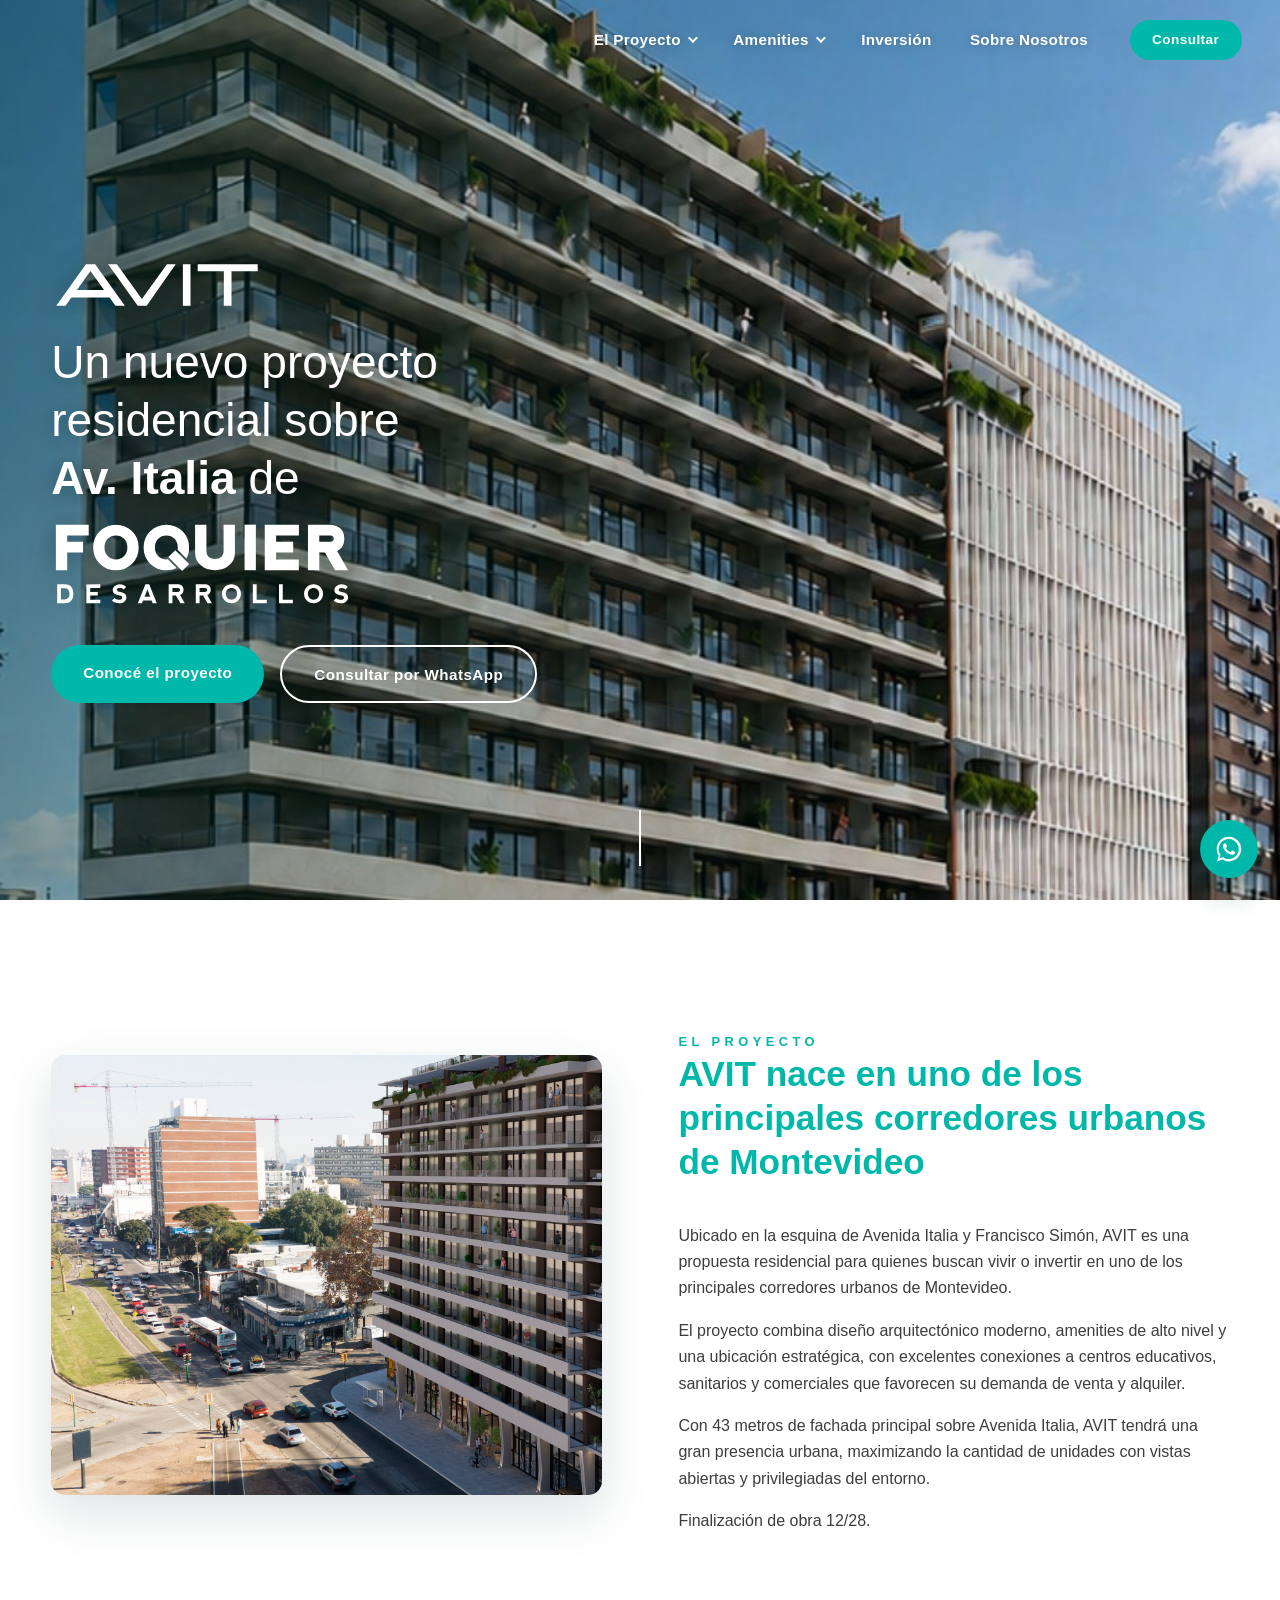
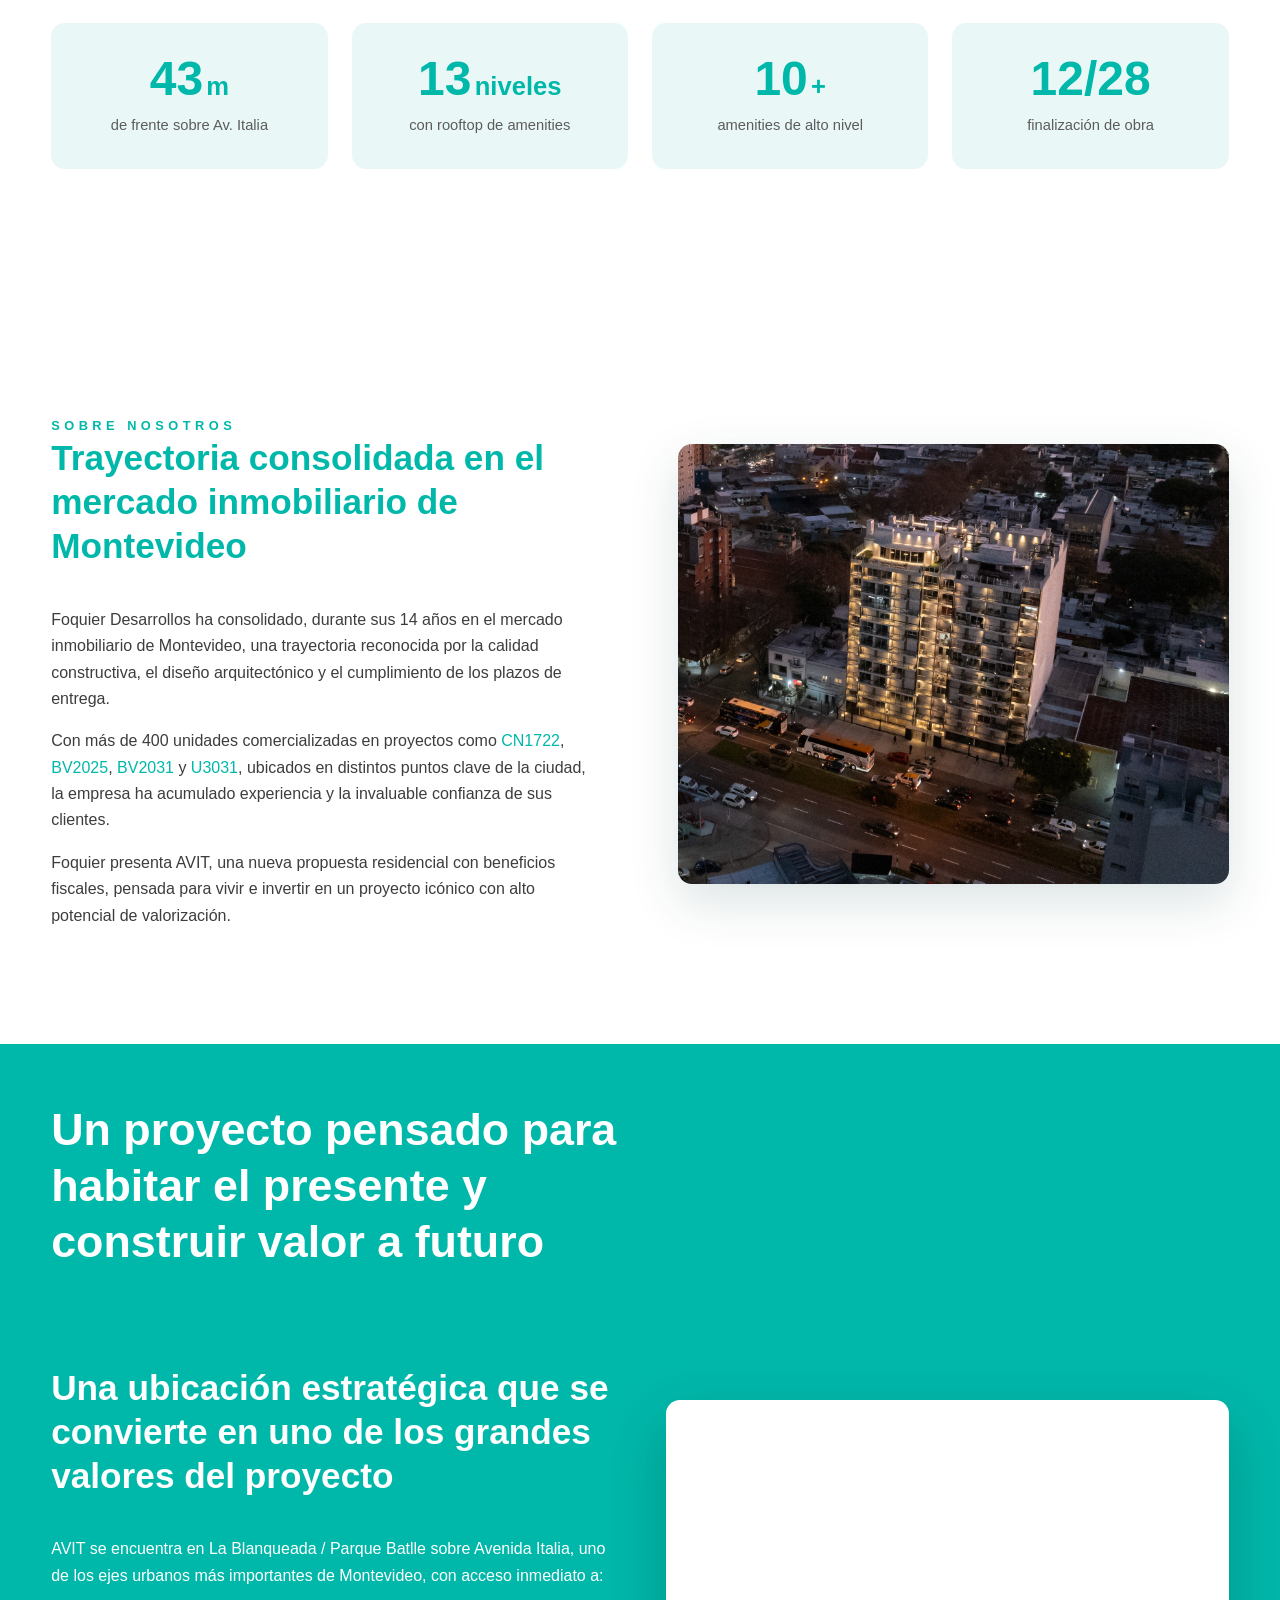
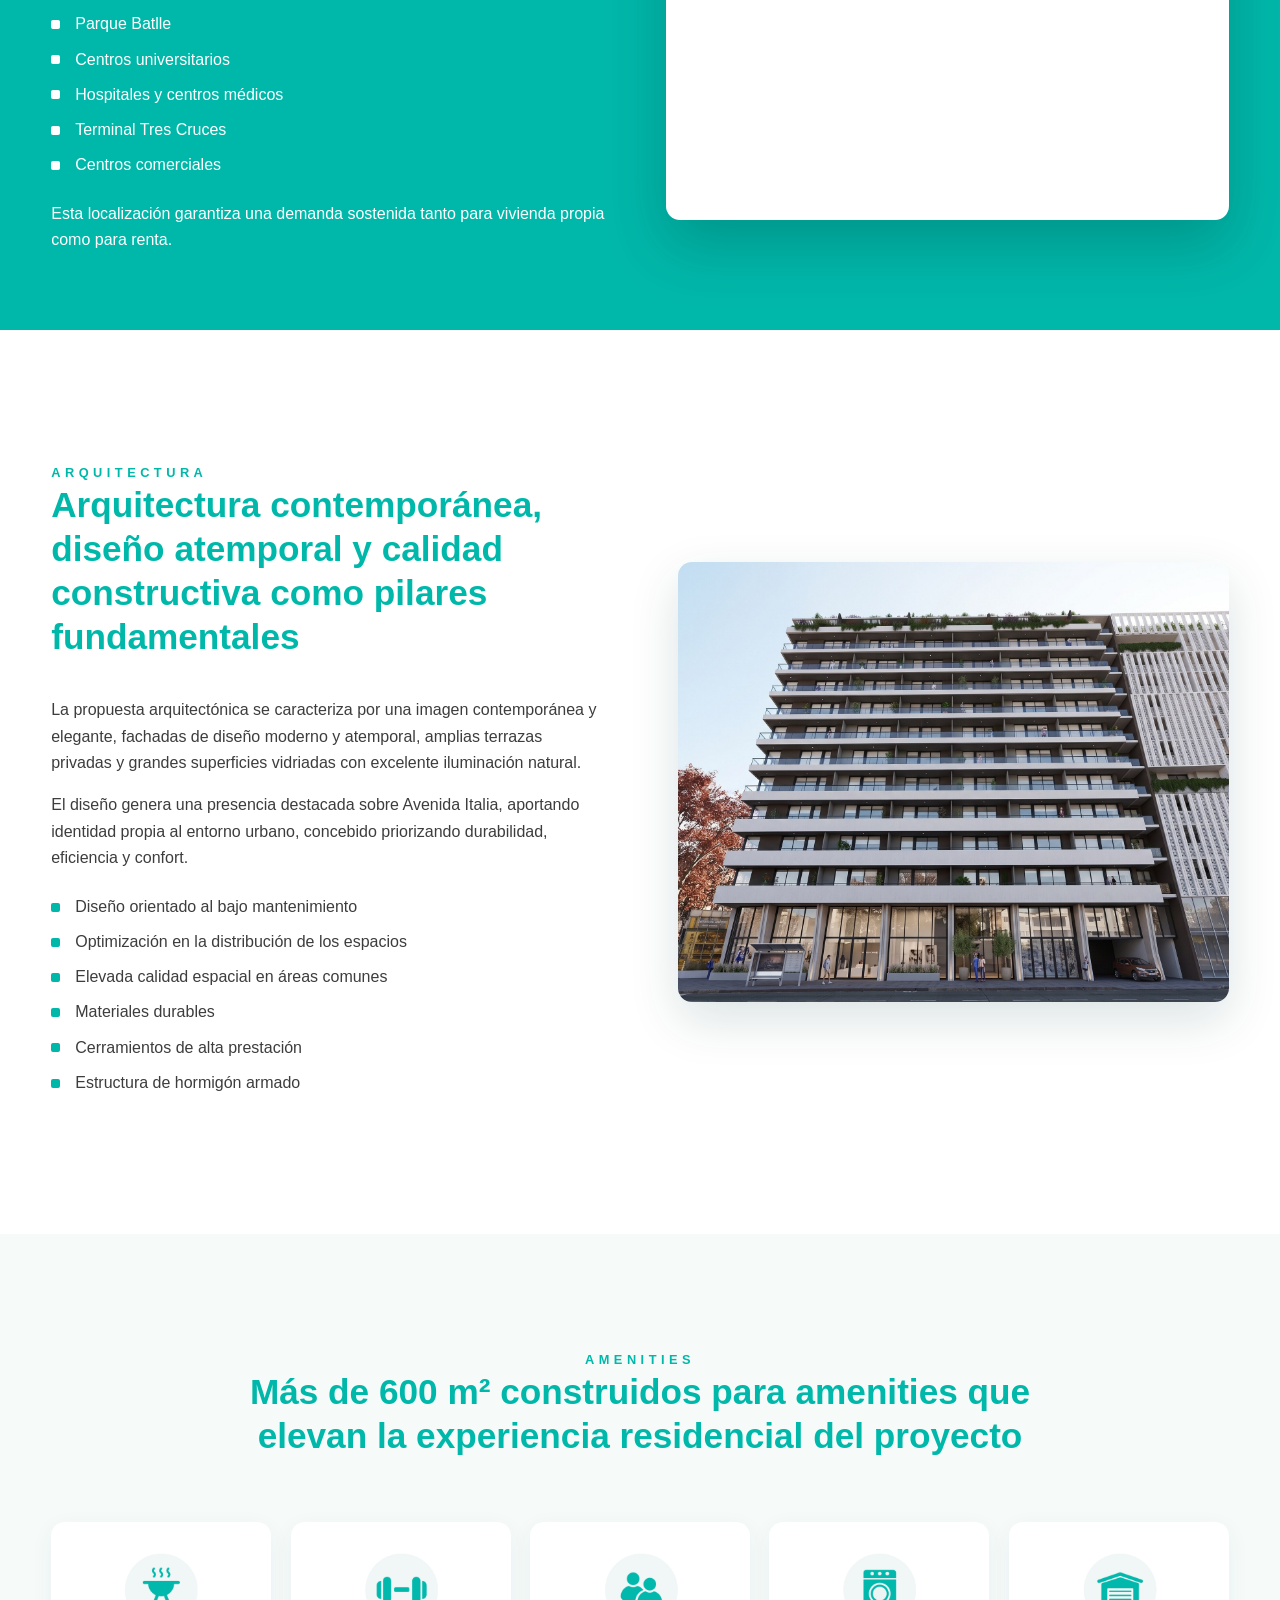
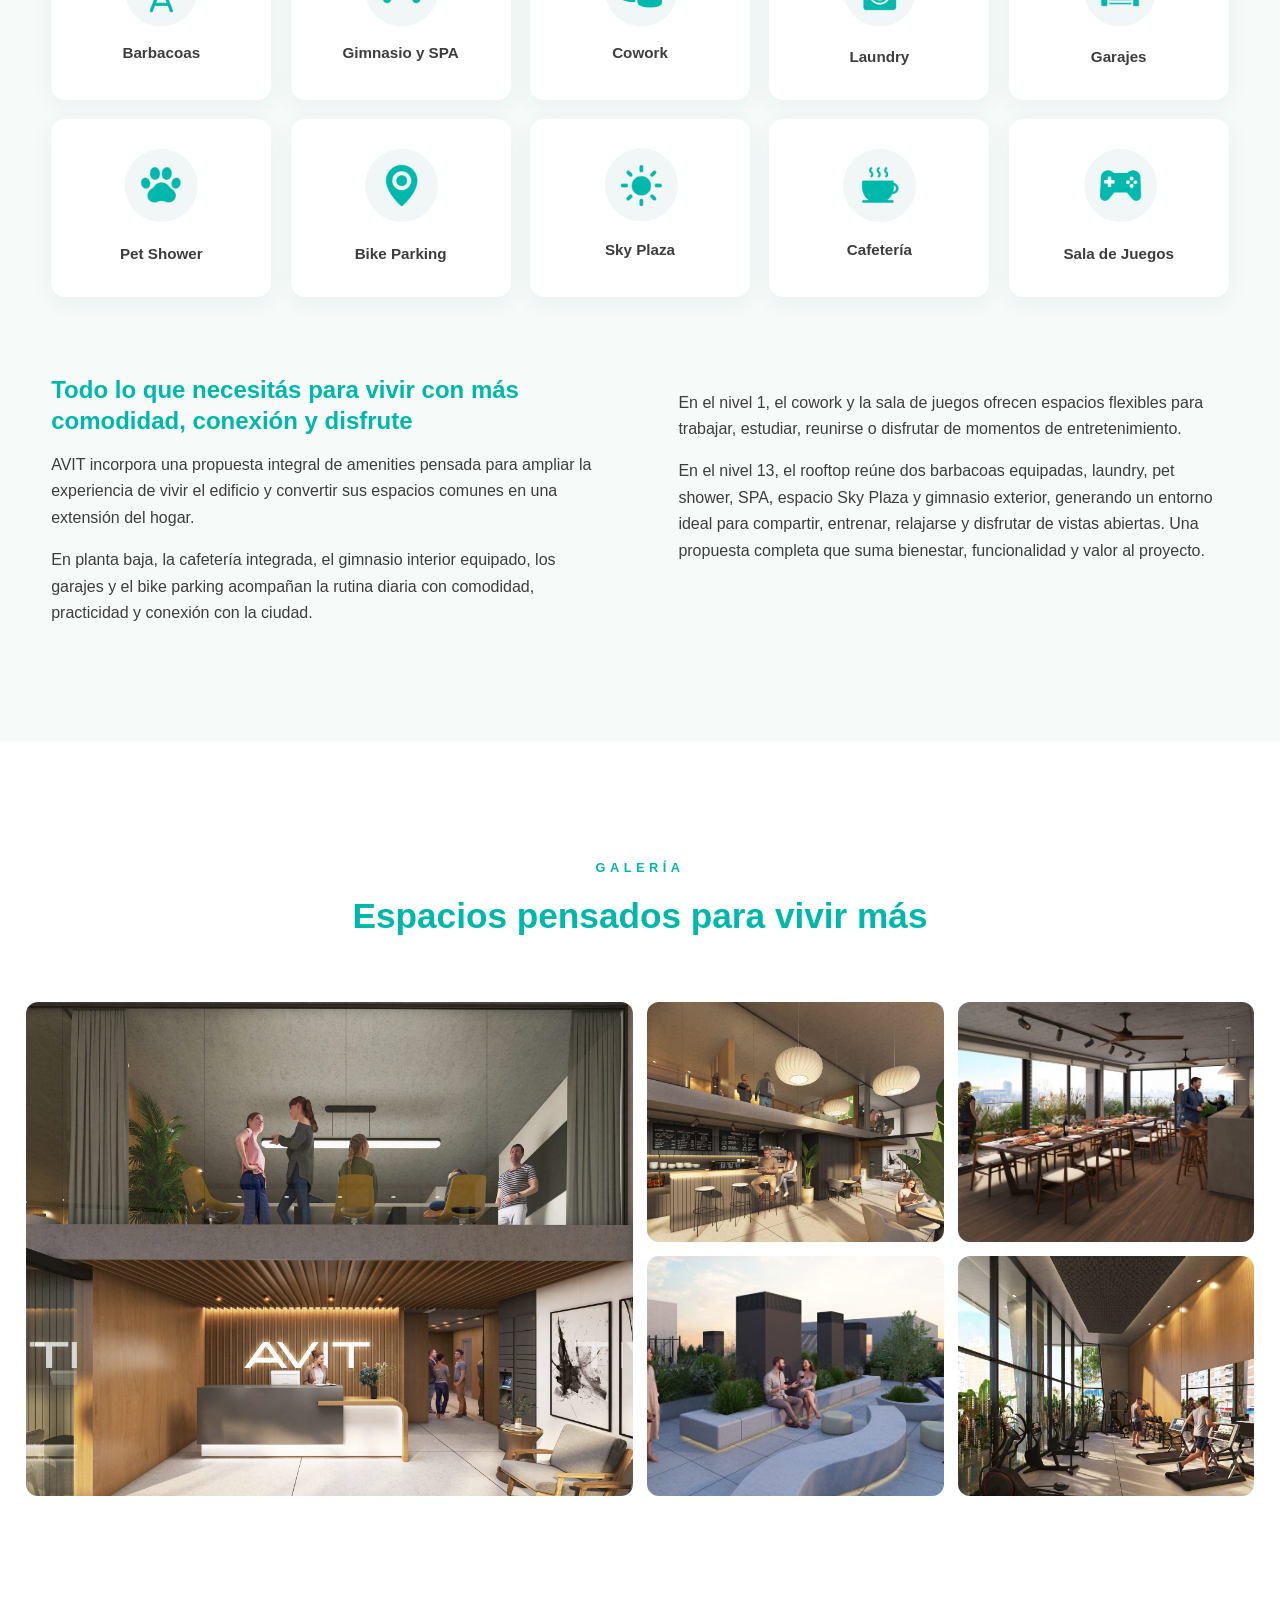
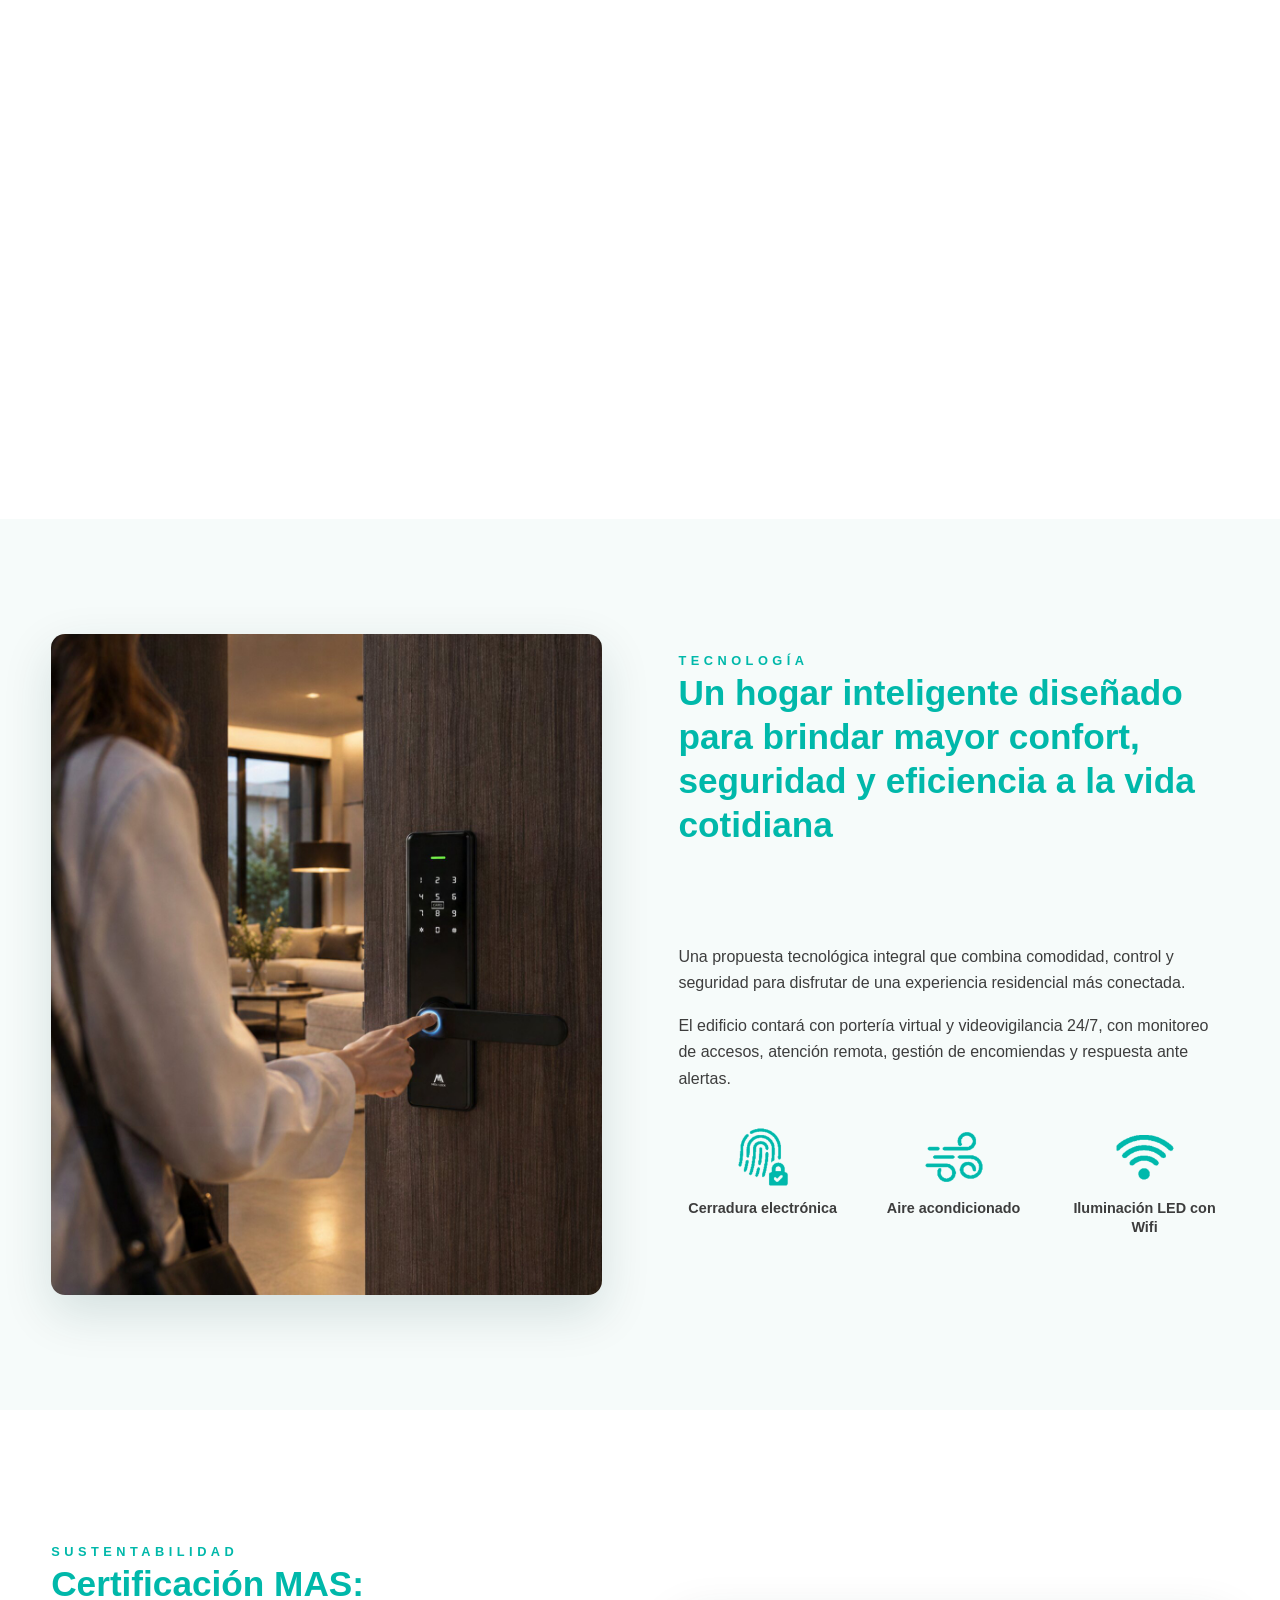
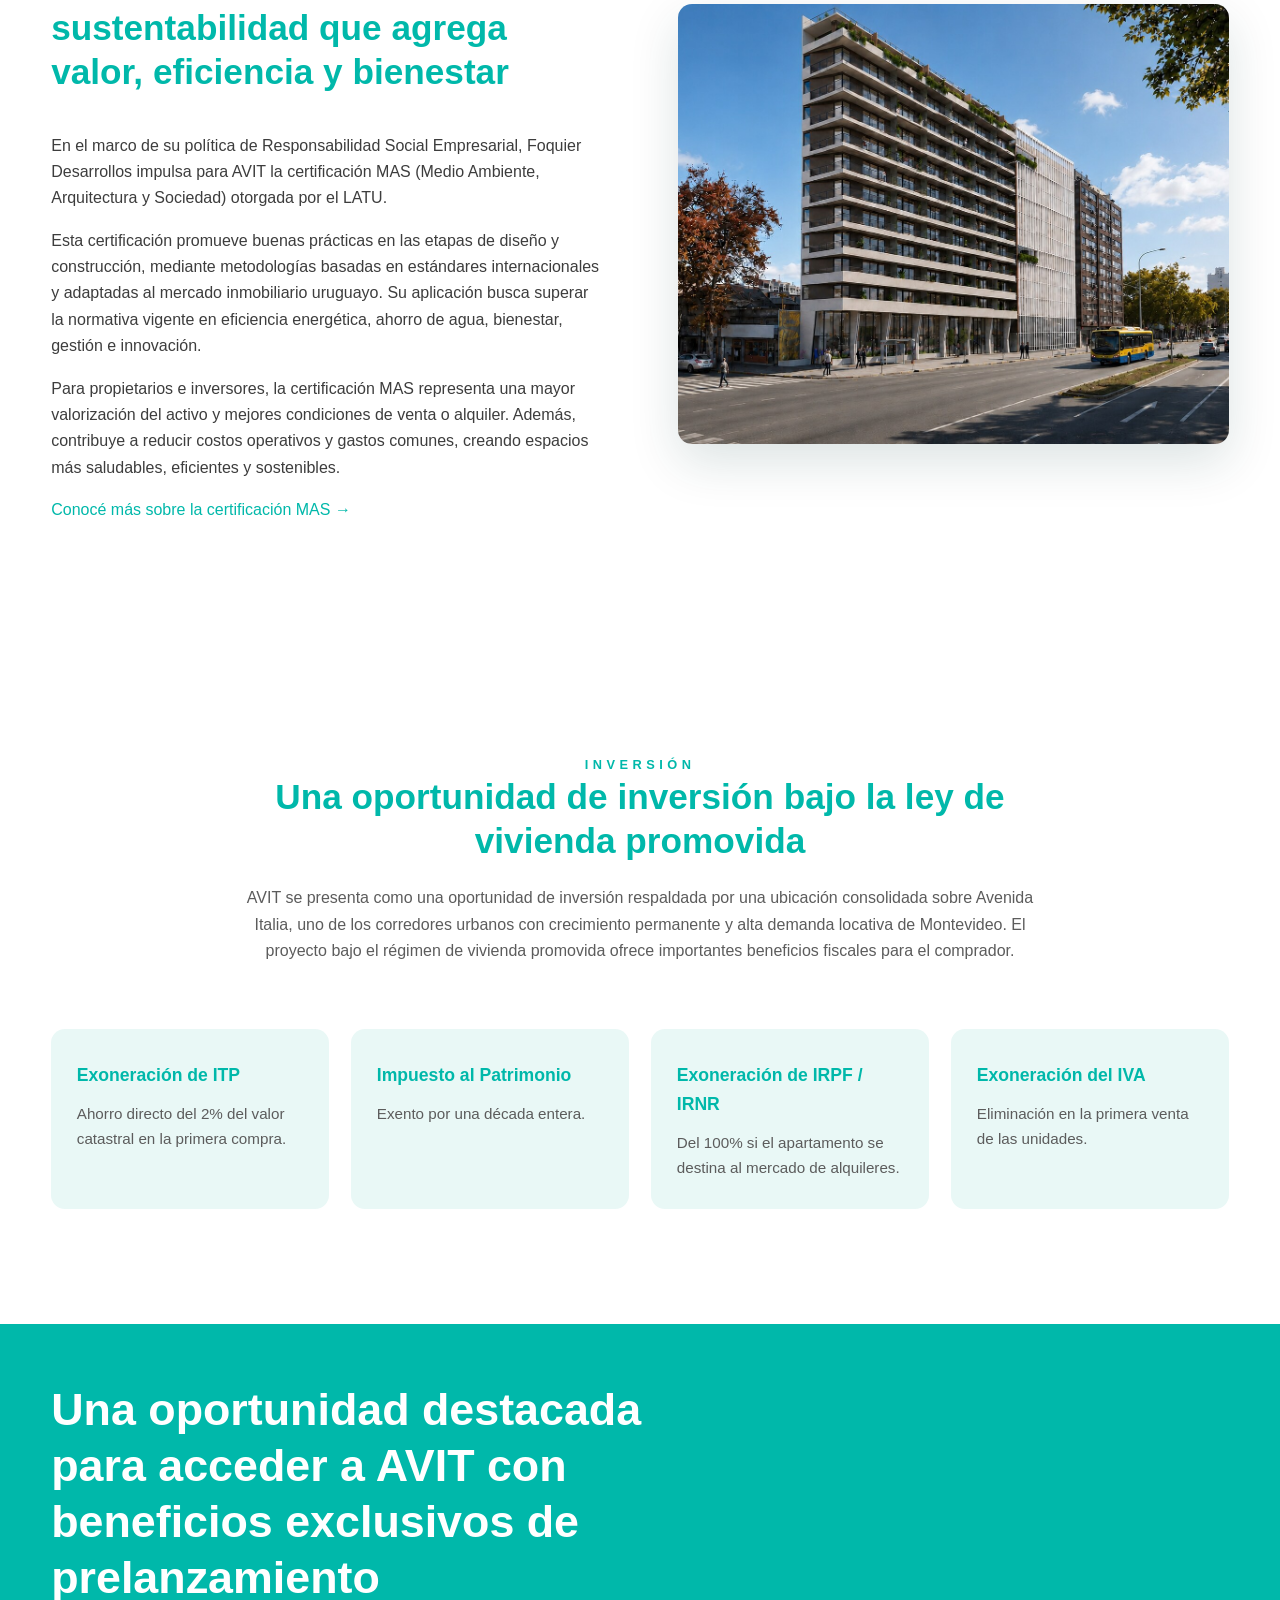
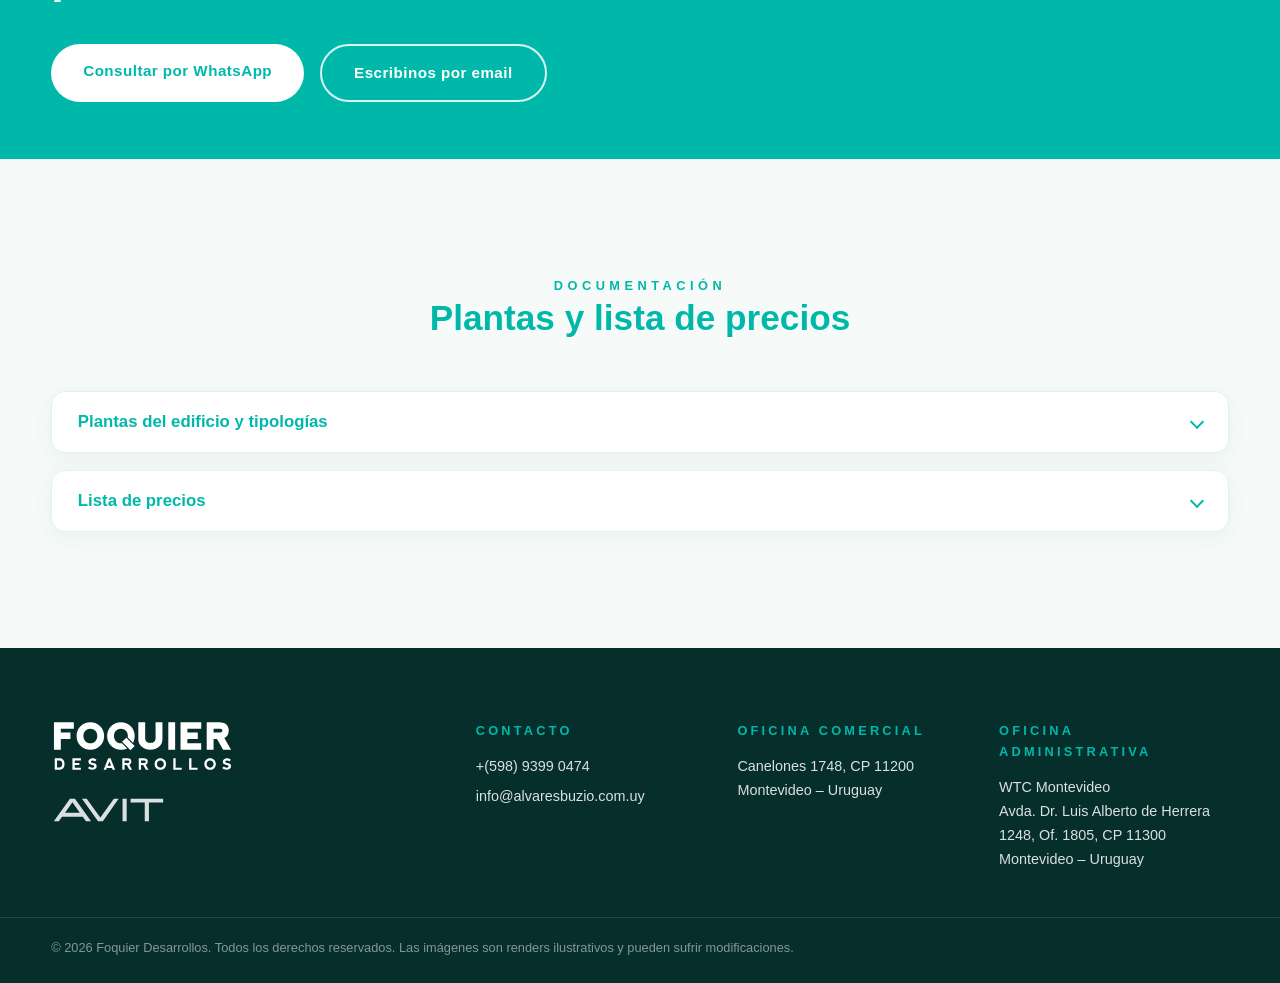
==== commit c347a72a: "commit" ====
--- a/index.html
+++ b/index.html
@@ -106,7 +106,10 @@
         <h2 class="section__title">Trayectoria consolidada en el mercado inmobiliario de Montevideo</h2>
       </div>
       <figure class="media reveal reveal--delay-1">
-        <img src="assets/img/obra-equipo.jpg" alt="Equipo de Foquier Desarrollos en obra" loading="lazy">
+        <picture>
+          <source media="(max-width: 860px)" srcset="assets/img/obra-equipo-mobile.jpg">
+          <img src="assets/img/obra-equipo.jpg" alt="Equipo de Foquier Desarrollos en obra" loading="lazy">
+        </picture>
       </figure>
       <div class="grid-2__body reveal">
         <p>Foquier Desarrollos ha consolidado, durante sus 14 años en el mercado inmobiliario de Montevideo, una trayectoria reconocida por la calidad constructiva, el diseño arquitectónico y el cumplimiento de los plazos de entrega.</p>
@@ -179,7 +182,7 @@
         <h2 class="section__title">Más de 600 m² construidos para amenities que elevan la experiencia residencial del proyecto</h2>
       </div>
       <div class="amenities-grid">
-        <button class="amenity amenity--clickable reveal" data-img="assets/img/barbacoa.jpg" data-caption="Barbacoa · Rooftop nivel 13"><img src="assets/icons/barbacoas.png" alt="" loading="lazy"><p>Barbacoas</p><span class="amenity__hint">Ver espacio</span></button>
+        <button class="amenity amenity--clickable reveal" data-imgs="assets/img/barbacoa.jpg|assets/img/barbacoa-terraza.jpg" data-caption="Barbacoa · Rooftop nivel 13"><img src="assets/icons/barbacoas.png" alt="" loading="lazy"><p>Barbacoas</p><span class="amenity__hint">Ver espacio</span></button>
         <button class="amenity amenity--clickable reveal" data-img="assets/img/gimnasio-interior.jpg" data-caption="Gimnasio interior · Planta baja"><img src="assets/icons/gimnasio.png" alt="" loading="lazy"><p>Gimnasio y SPA</p><span class="amenity__hint">Ver espacio</span></button>
         <button class="amenity amenity--clickable reveal" data-img="assets/img/cafeteria-doble-altura.jpg" data-caption="Cowork · Nivel 1"><img src="assets/icons/cowork.png" alt="" loading="lazy"><p>Cowork</p><span class="amenity__hint">Ver espacio</span></button>
         <div class="amenity reveal"><img src="assets/icons/laundry.png" alt="" loading="lazy"><p>Laundry</p></div>
@@ -220,6 +223,7 @@
       <figure class="gallery__item reveal" data-caption="Gimnasio exterior"><img src="assets/img/gimnasio-exterior.jpg" alt="Gimnasio exterior en el rooftop de AVIT" loading="lazy"><figcaption>Gimnasio exterior</figcaption></figure>
       <figure class="gallery__item reveal" data-caption="Espacios comunes"><img src="assets/img/cafeteria-doble-altura.jpg" alt="Cafetería de doble altura de AVIT" loading="lazy"><figcaption>Espacios comunes</figcaption></figure>
       <figure class="gallery__item reveal" data-caption="Rooftop"><img src="assets/img/rooftop-lounge.jpg" alt="Rooftop lounge de AVIT" loading="lazy"><figcaption>Rooftop</figcaption></figure>
+      <figure class="gallery__item reveal" data-caption="Barbacoa"><img src="assets/img/barbacoa-terraza.jpg" alt="Espacio de barbacoa en el rooftop de AVIT" loading="lazy"><figcaption>Barbacoa</figcaption></figure>
     </div>
   </section>
 
@@ -287,7 +291,7 @@
       <h2 class="band__text reveal">Una oportunidad destacada para acceder a AVIT con beneficios exclusivos de prelanzamiento</h2>
       <div class="band__ctas reveal reveal--delay-1">
         <a href="https://wa.me/59893990474?text=Hola%2C%20quiero%20acceder%20a%20los%20beneficios%20de%20prelanzamiento%20de%20AVIT" target="_blank" rel="noopener" class="btn btn--white">Consultar por WhatsApp</a>
-        <a href="mailto:info@foquier.com.uy?subject=Consulta%20AVIT%20—%20Prelanzamiento" class="btn btn--ghost-white">Escribinos por email</a>
+        <a href="mailto:info@alvaresbuzio.com.uy?subject=Consulta%20AVIT%20—%20Prelanzamiento" class="btn btn--ghost-white">Escribinos por email</a>
       </div>
     </div>
   </section>
@@ -364,7 +368,7 @@
                 <div class="price-intro__grid">
                   <p><strong>Forma de pago:</strong> 30% contado, 60% en cuotas trimestrales durante la obra y 10% contra entrega.</p>
                   <p><strong>Comisión inmobiliaria:</strong> 3% + I.V.A., pagadera al compromiso.</p>
-                  <p><strong>Gastos de ocupación:</strong> el 4%, correspondientes a gastos de conexiones y alojamiento, reglamento de copropiedad y plano de mensura.</p>
+                  <p><strong>Gastos de ocupación:</strong> el 4%, correspondientes a gastos de conexiones y alhajamiento, reglamento de copropiedad y plano de mensura.</p>
                   <p><strong>Garajes:</strong> precio pre-lanzamiento desde U$S 20.000.</p>
                 </div>
               </div>
@@ -632,7 +636,7 @@
         <div>
           <h4>Contacto</h4>
           <p><a href="tel:+59893990474">+(598) 9399 0474</a></p>
-          <p><a href="mailto:info@foquier.com.uy">info@foquier.com.uy</a></p>
+          <p><a href="mailto:info@alvaresbuzio.com.uy">info@alvaresbuzio.com.uy</a></p>
         </div>
         <div>
           <h4>Oficina Comercial</h4>
--- a/css/styles.css
+++ b/css/styles.css
@@ -326,6 +326,7 @@
   overflow: hidden;
   box-shadow: var(--shadow);
 }
+.media picture { display: block; width: 100%; height: 100%; }
 .media img {
   width: 100%; height: 100%;
   object-fit: cover;
@@ -570,12 +571,40 @@
   padding: .8rem 1.3rem;
   text-align: left;
 }
-.lightbox__info h4 { color: var(--teal); font-size: .78rem; font-weight: 800; margin-bottom: .5rem; text-transform: uppercase; letter-spacing: .08em; }
+.lightbox__info-toggle {
+  width: 100%;
+  display: flex;
+  justify-content: space-between;
+  align-items: center;
+  gap: .6rem;
+  color: var(--teal);
+  font-size: .78rem;
+  font-weight: 800;
+  text-transform: uppercase;
+  letter-spacing: .08em;
+  text-align: left;
+}
+.lightbox__info-chev {
+  flex: 0 0 auto;
+  width: 8px; height: 8px;
+  border-right: 2px solid currentColor;
+  border-bottom: 2px solid currentColor;
+  transform: rotate(-45deg);
+  transition: transform .35s var(--ease);
+}
+.lightbox__info-toggle[aria-expanded="true"] .lightbox__info-chev { transform: rotate(135deg); }
+/* En desktop el detalle siempre esta expandido: el boton solo actua como titulo */
+.lightbox__info-collapse { display: grid; grid-template-rows: 1fr; transition: grid-template-rows .4s var(--ease); margin-top: .5rem; }
+.lightbox__info-collapse-inner { min-height: 0; overflow: hidden; }
 .lightbox__info-grid { display: grid; grid-template-columns: repeat(3, 1fr); gap: .3rem 1.6rem; }
 .lightbox__info p { font-size: .78rem; line-height: 1.4; margin-bottom: 0; color: var(--ink-soft); }
 .lightbox__info strong { color: var(--ink); font-weight: 700; }
 .lightbox__figure:has(.lightbox__info:not([hidden])) img { max-height: 66vh; }
 @media (max-width: 860px) {
+  /* En mobile el plano manda: el detalle de pago arranca cerrado y se despliega al tocar el titulo */
+  .lightbox__info-toggle { cursor: pointer; }
+  .lightbox__info-collapse { grid-template-rows: 0fr; }
+  .lightbox__info-collapse.open { grid-template-rows: 1fr; }
   .lightbox__info-grid { grid-template-columns: 1fr; gap: 0; }
   .lightbox__info p { margin-bottom: .3rem; }
   .lightbox__info p:last-child { margin-bottom: 0; }
@@ -753,8 +782,12 @@
 
   .nav {
     position: fixed;
-    inset: 0;
+    top: 0; right: 0; bottom: 0; left: 0;
+    width: 100%;
+    height: 100%;
+    height: 100dvh;
     z-index: 100;
+    display: flex;
     flex-direction: column;
     justify-content: flex-start;
     gap: 0;
@@ -817,7 +850,7 @@
   .lightbox { padding: 3.5rem .6rem 1.5rem; }
   .lightbox__figure:has(.lightbox__info:not([hidden])) img { max-height: 66vh; }
   .lightbox__info { padding: .8rem 1rem; margin-top: .7rem; }
-  .lightbox__info h4 { font-size: .74rem; margin-bottom: .35rem; }
+  .lightbox__info-toggle { font-size: .74rem; }
   .lightbox__info p { font-size: .74rem; line-height: 1.35; margin-bottom: .3rem; }
   .lb-price-link--btn { font-size: .78rem; margin-top: .6rem; }
   .lightbox__figure figcaption { margin-top: .6rem; font-size: .82rem; }
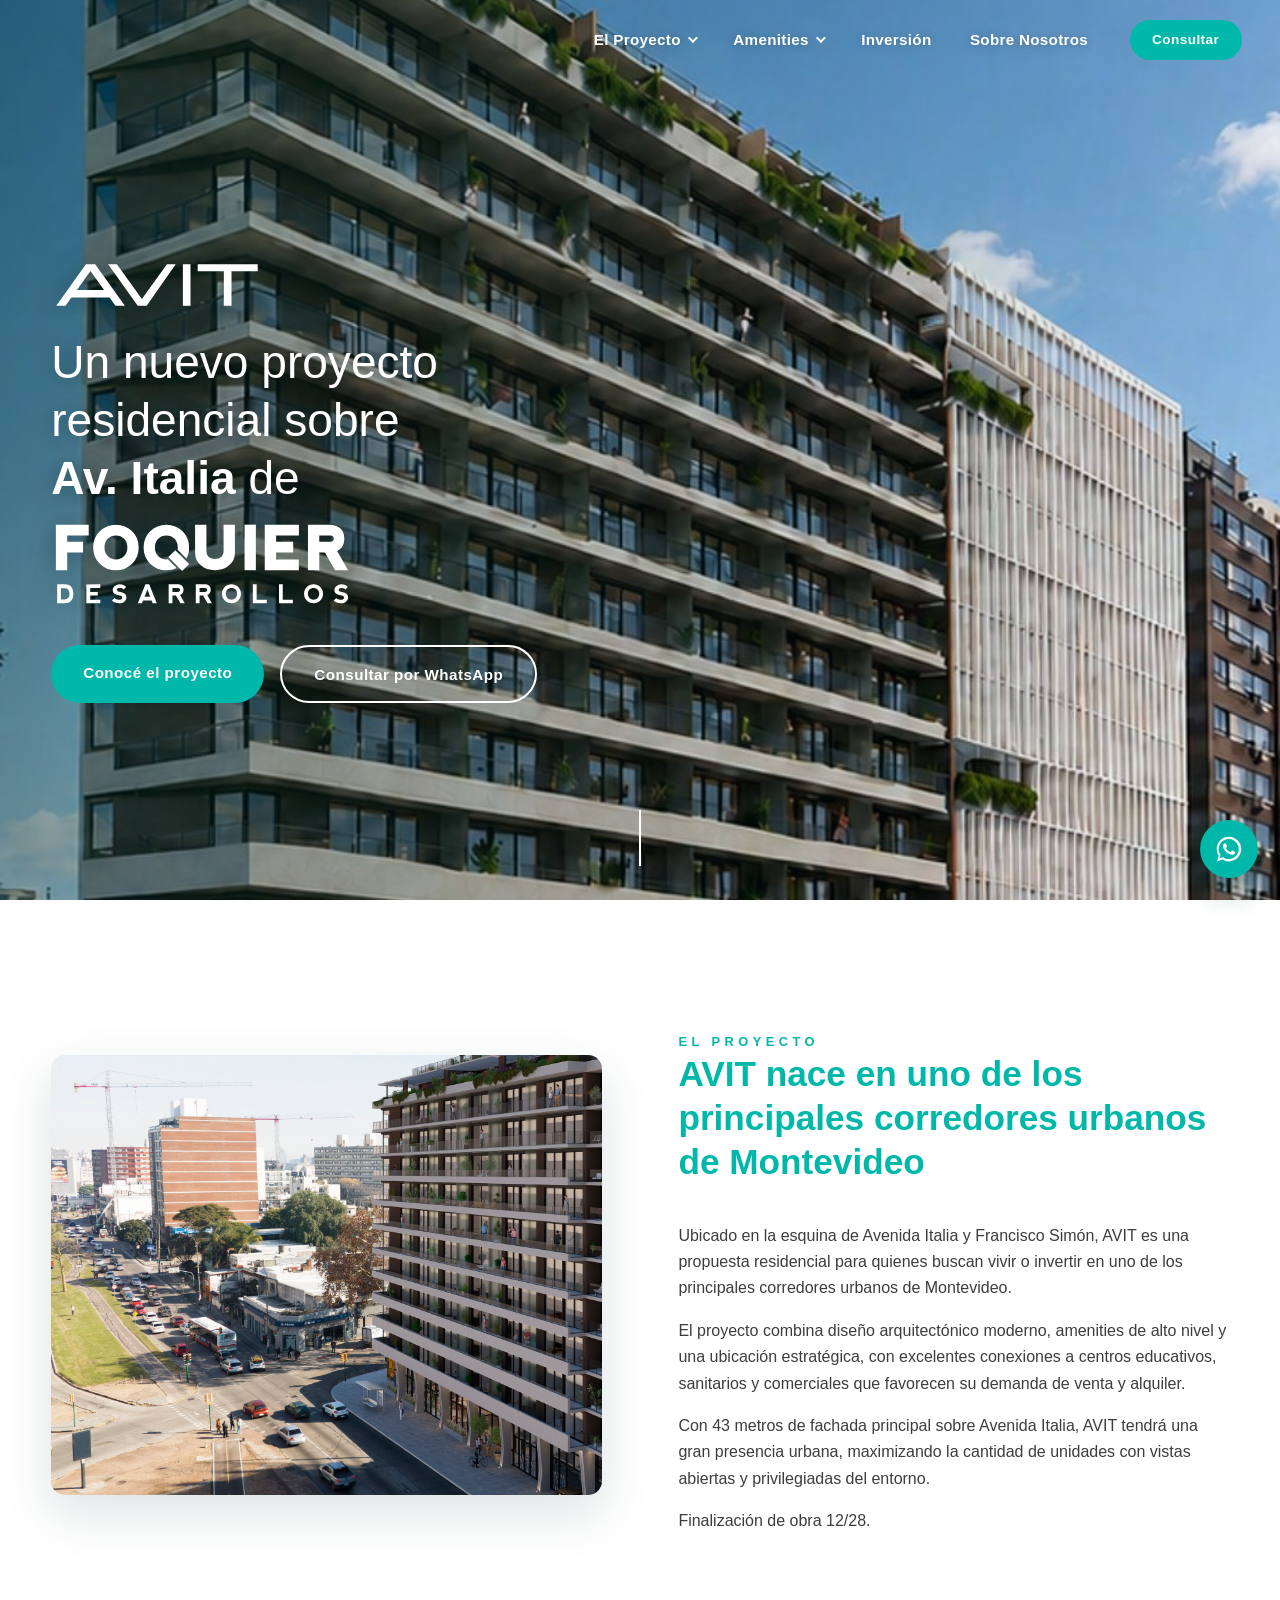
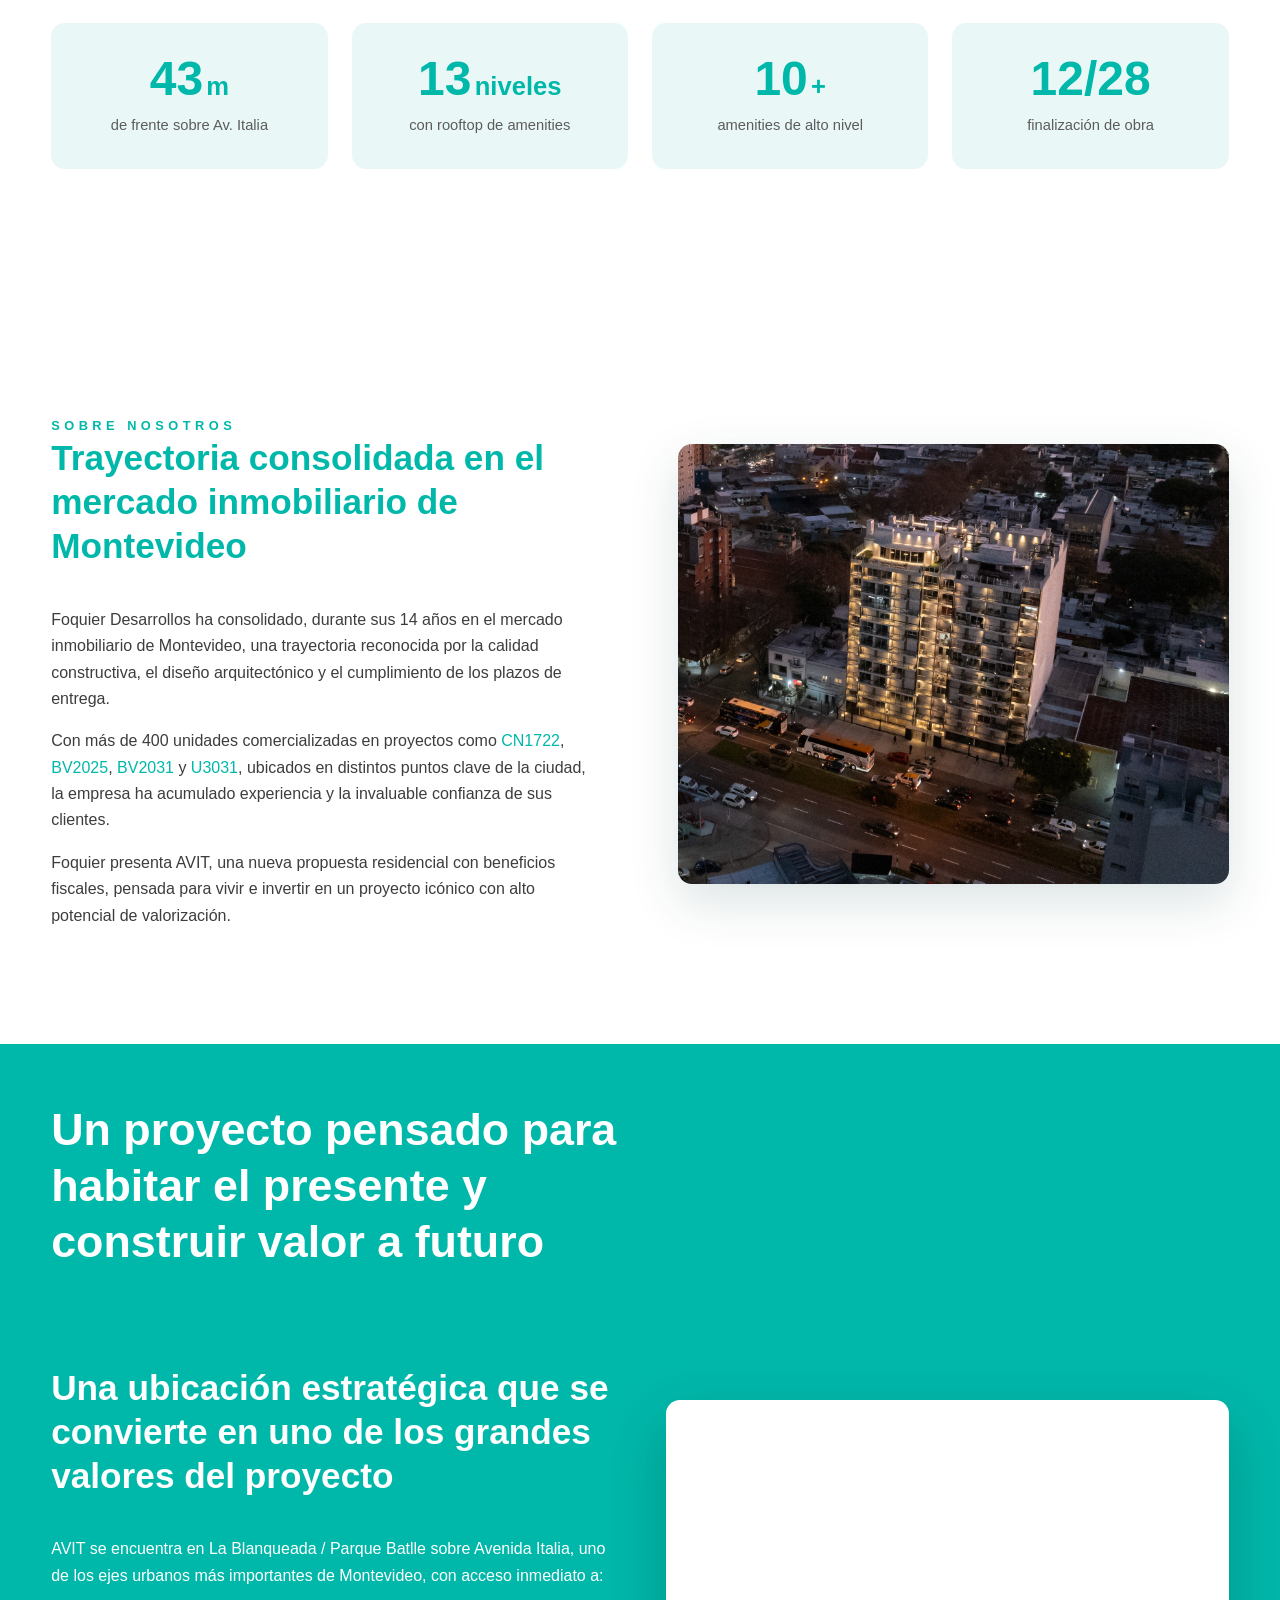
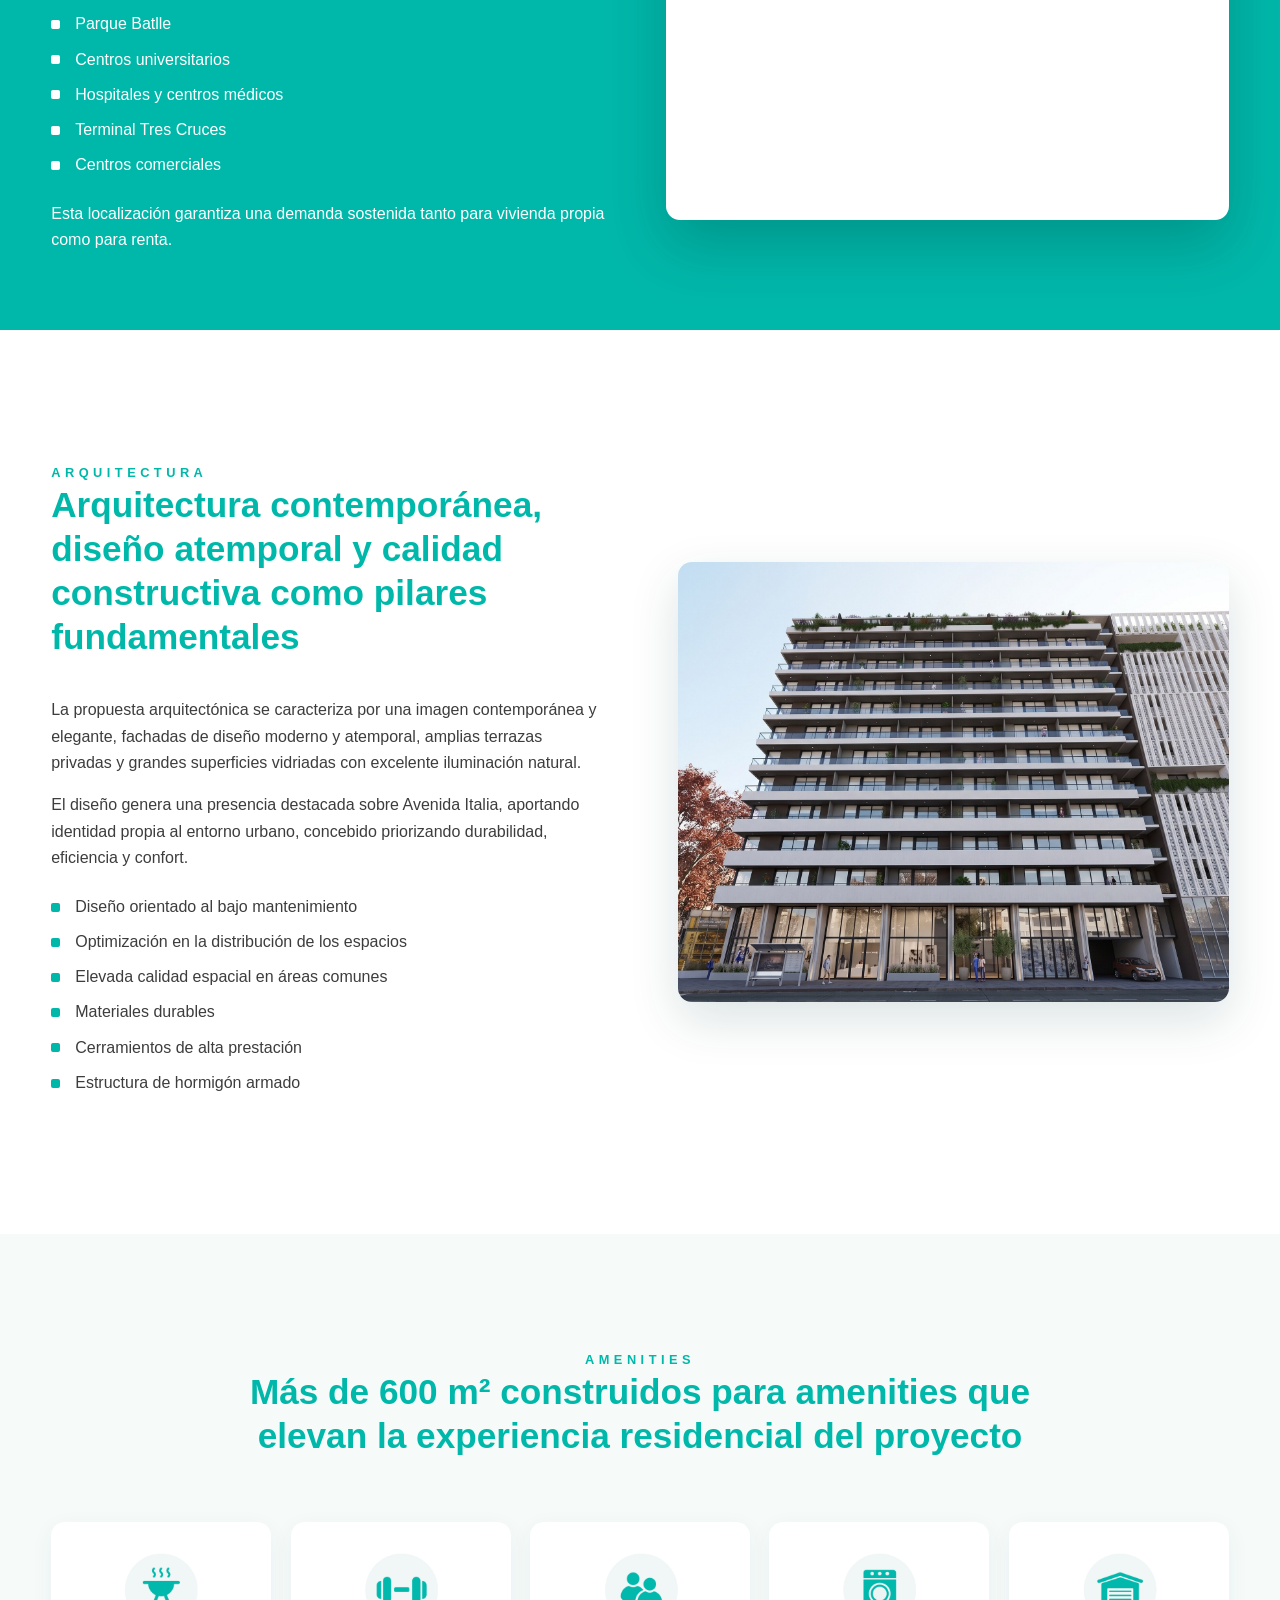
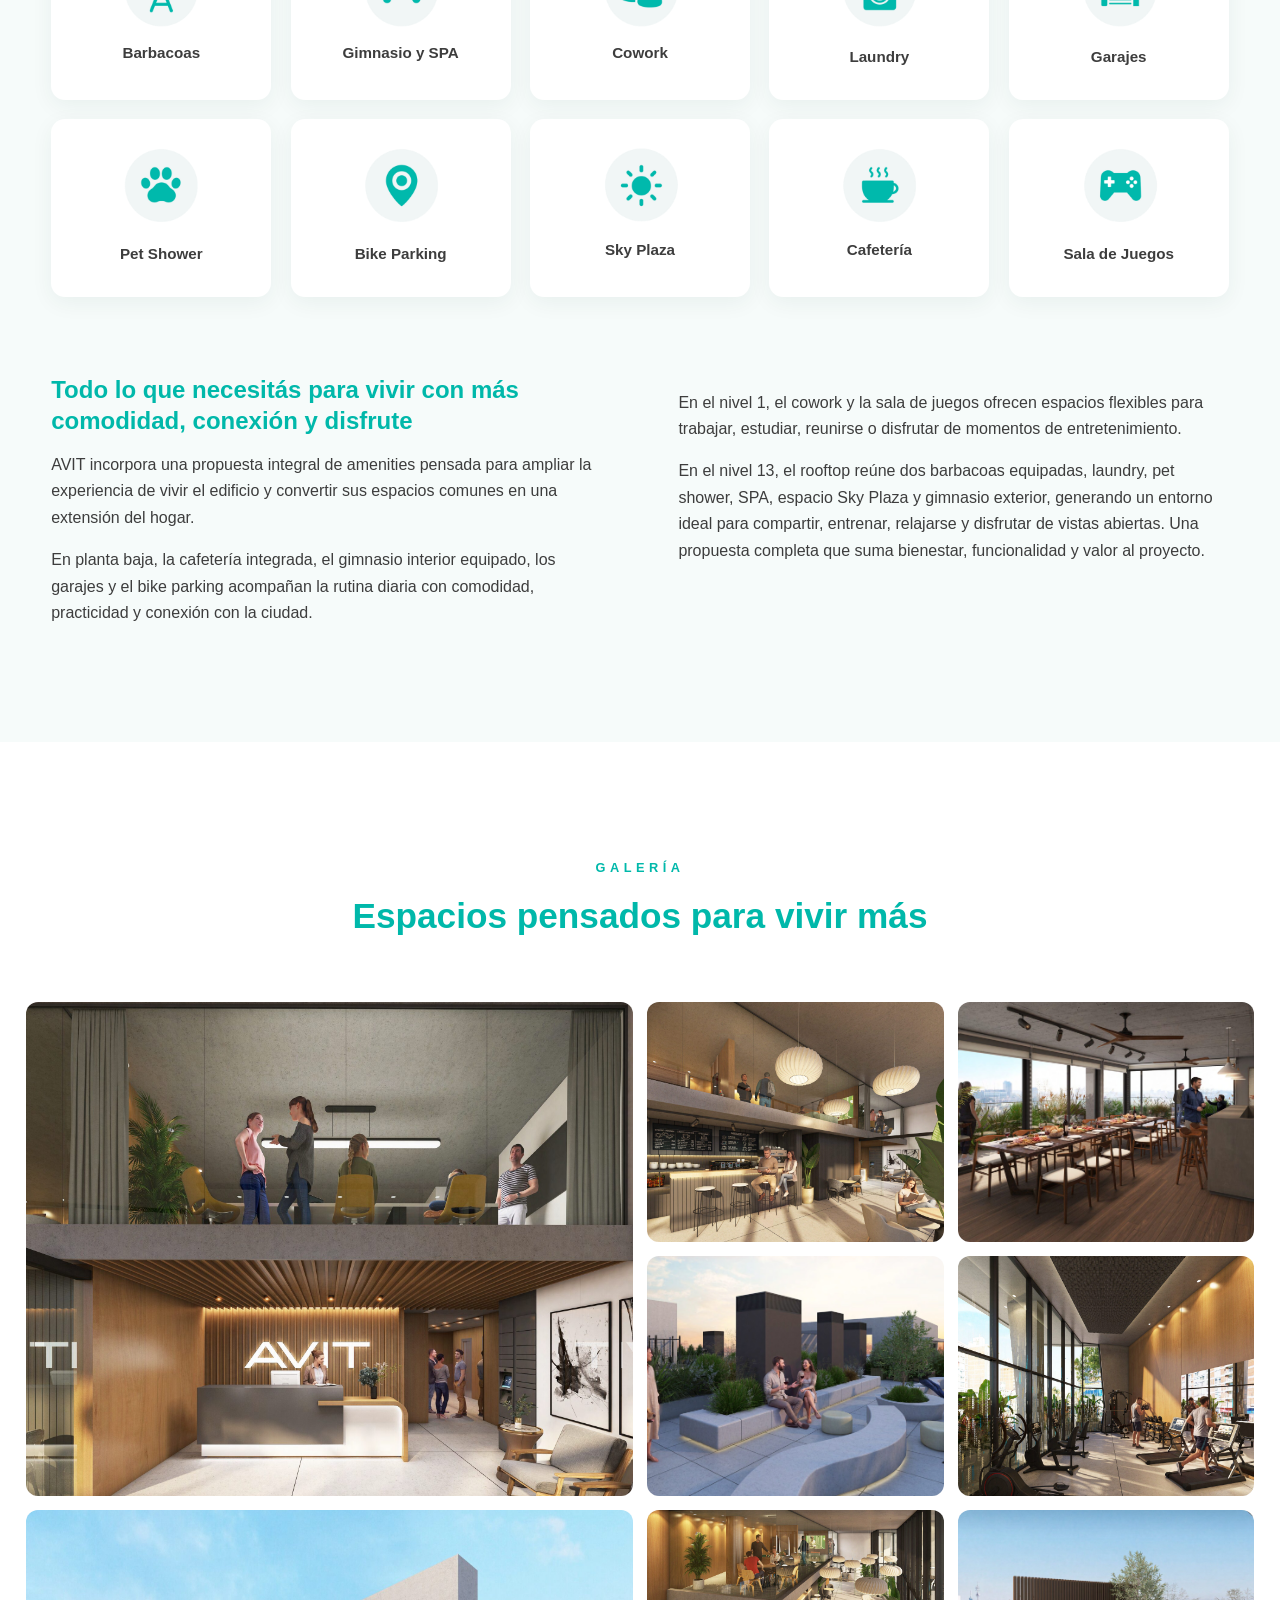
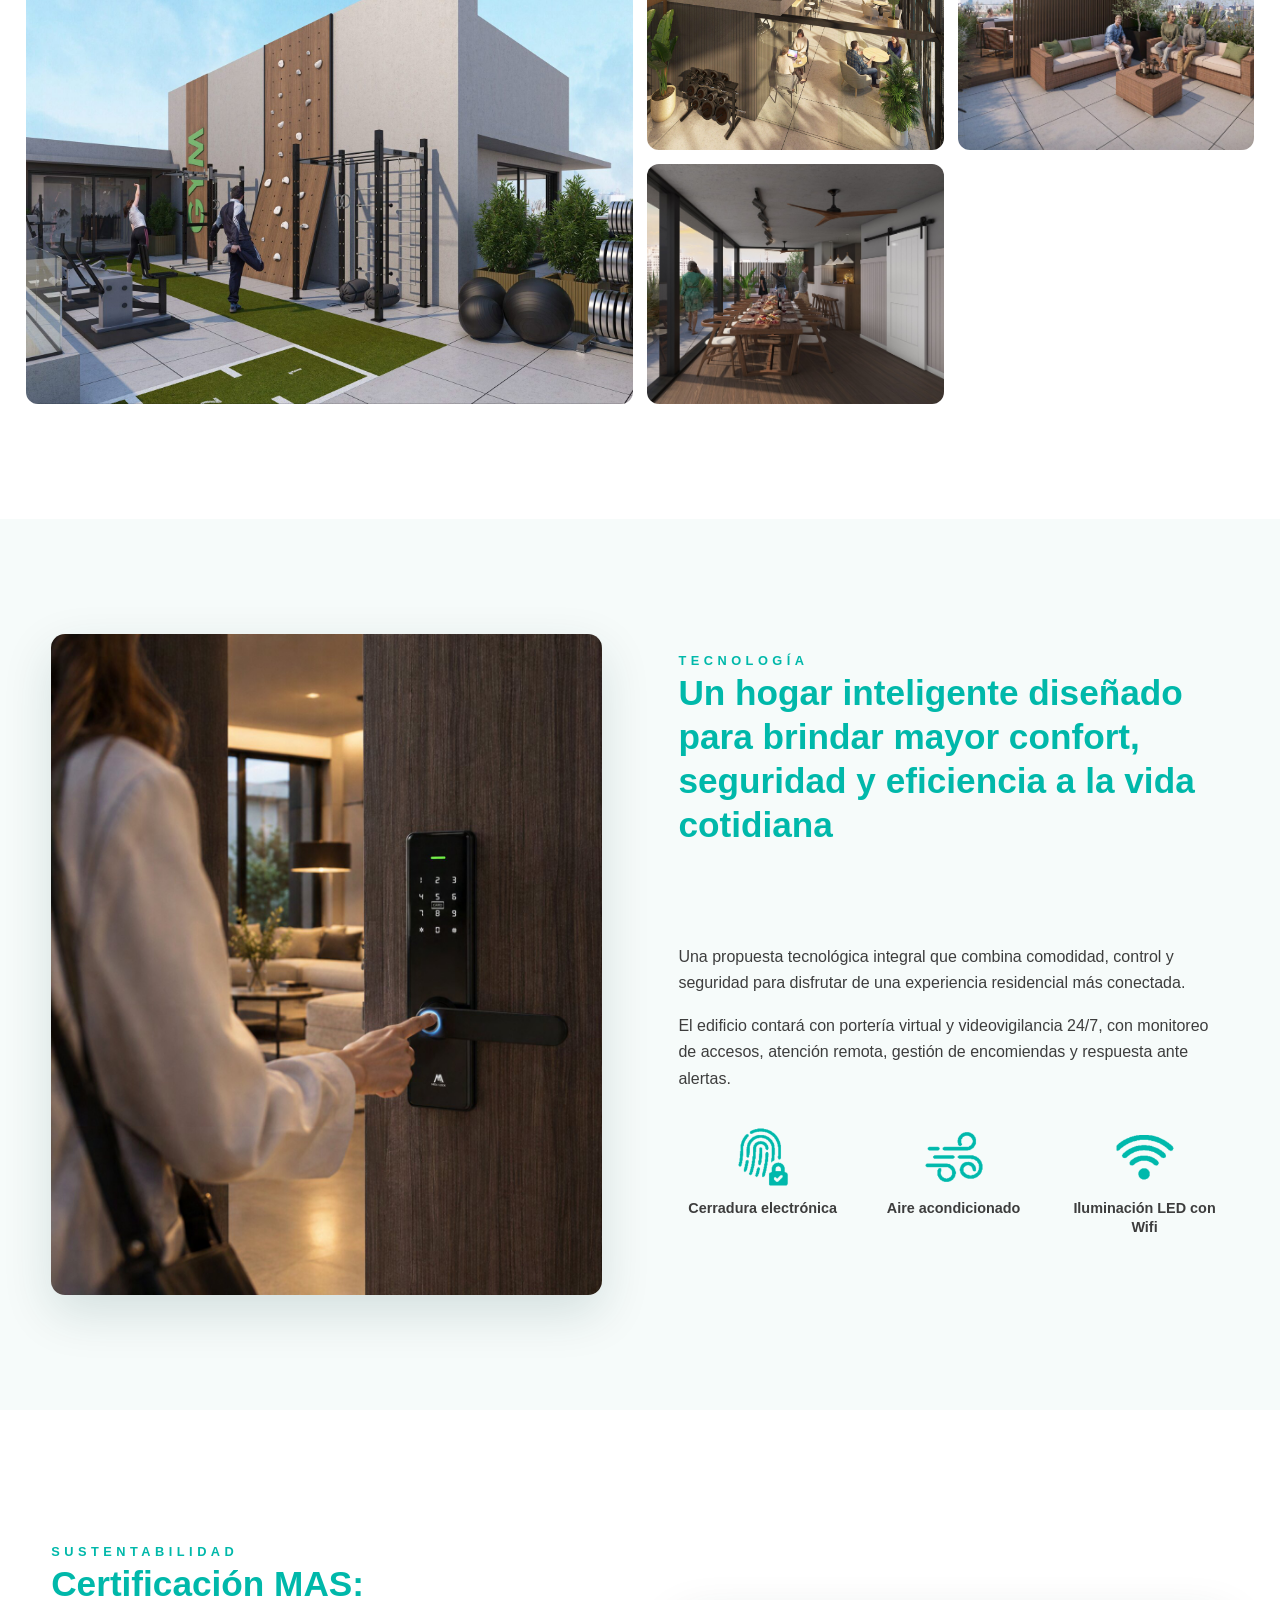
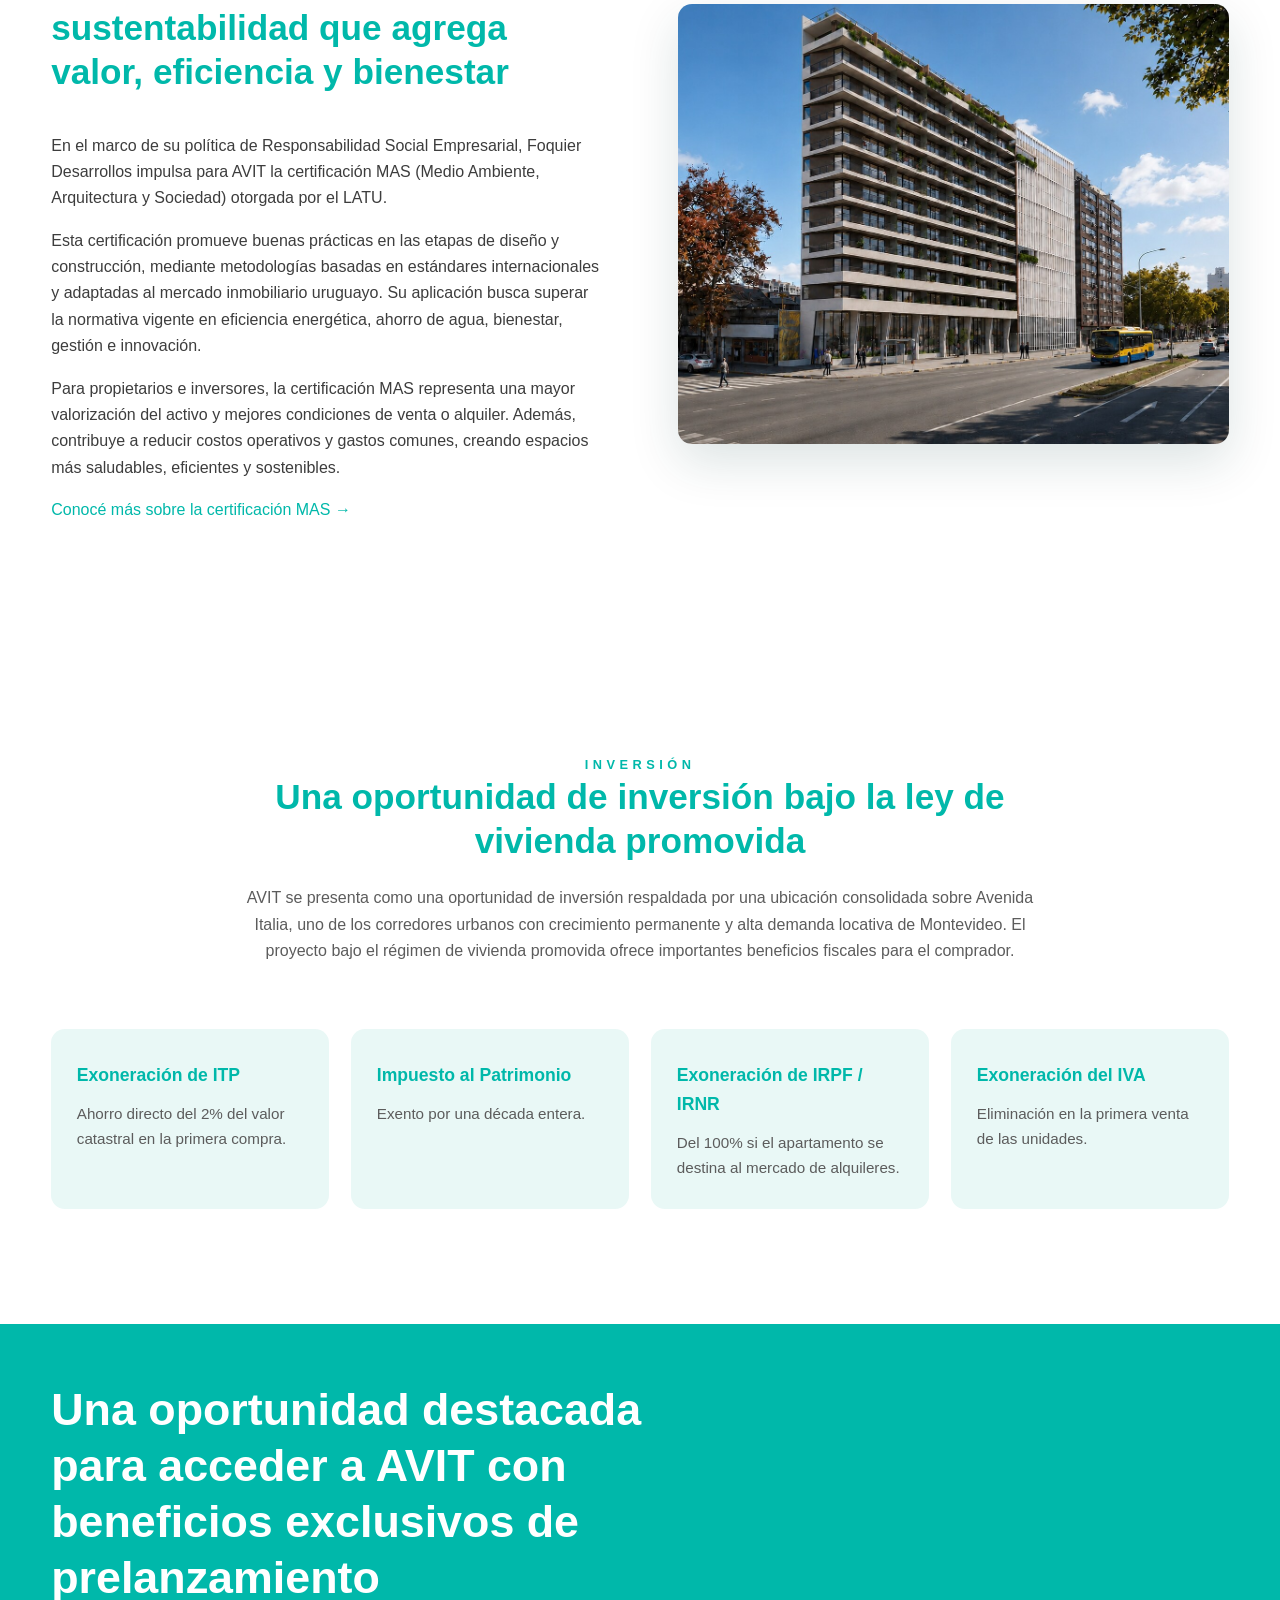
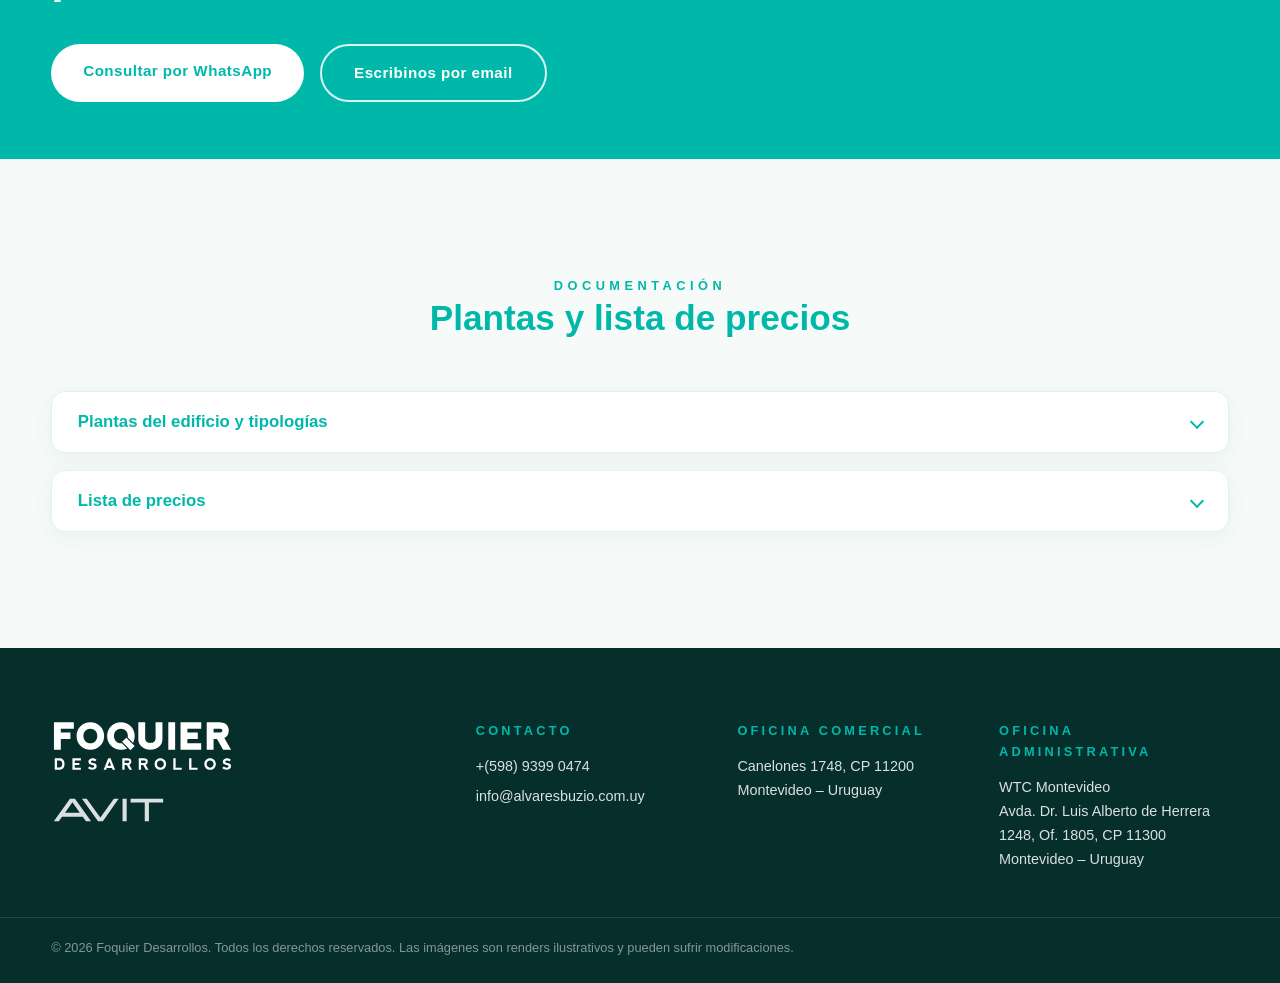
==== commit 5ceb4687: "reservados" ====
--- a/index.html
+++ b/index.html
@@ -382,7 +382,7 @@
                     <tr id="u-102"><td class="price-u"><button class="price-unit" data-plan="assets/docs/plantas-09.jpg" data-caption="Apartamento 102 · 1 dormitorio" data-price="u-102">102</button></td><td>1D</td><td>42,00</td><td>10,45</td><td>11,07</td><td>63,52</td><td>US$ 161.120</td><td class="price-pre">US$ 133.730</td><td>17%</td></tr>
                     <tr id="u-103"><td class="price-u"><button class="price-unit" data-plan="assets/docs/plantas-10.jpg" data-caption="Apartamento 103 · 1 dormitorio" data-price="u-103">103</button></td><td>1D</td><td>38,00</td><td>10,45</td><td>10,01</td><td>58,46</td><td>US$ 157.494</td><td class="price-pre">US$ 130.720</td><td>17%</td></tr>
                     <tr id="u-104"><td class="price-u"><button class="price-unit" data-plan="assets/docs/plantas-11.jpg" data-caption="Apartamento 104 · 2 dormitorios" data-price="u-104">104</button></td><td>2D</td><td>58,70</td><td>58,85</td><td>15,85</td><td>136,15</td><td>US$ 201.413</td><td class="price-pre">US$ 161.130</td><td>20%</td></tr>
-                    <tr id="u-105"><td class="price-u"><button class="price-unit" data-plan="assets/docs/plantas-12.jpg" data-caption="Apartamento 105 · 1 dormitorio" data-price="u-105">105</button></td><td>1D</td><td>44,80</td><td>45,50</td><td>11,42</td><td>98,17</td><td>US$ 165.265</td><td class="price-pre">US$ 137.170</td><td>17%</td></tr>
+                    <tr id="u-105" class="price-row--reserved"><td class="price-u"><button class="price-unit" data-plan="assets/docs/plantas-12.jpg" data-caption="Apartamento 105 · 1 dormitorio" data-price="u-105">105</button><span class="price-badge">Reservado</span></td><td>1D</td><td>44,80</td><td>45,50</td><td>11,42</td><td>98,17</td><td>US$ 165.265</td><td class="price-pre">US$ 137.170</td><td>17%</td></tr>
                     <tr id="u-106"><td class="price-u"><button class="price-unit" data-plan="assets/docs/plantas-13.jpg" data-caption="Apartamento 106 · 1 dormitorio" data-price="u-106">106</button></td><td>1D</td><td>45,50</td><td>30,65</td><td>11,99</td><td>88,14</td><td>US$ 163.711</td><td class="price-pre">US$ 135.880</td><td>17%</td></tr>
                     <tr id="u-107"><td class="price-u"><button class="price-unit" data-plan="assets/docs/plantas-14.jpg" data-caption="Apartamento 107 · 1 dormitorio" data-price="u-107">107</button></td><td>1D</td><td>35,3</td><td>23,25</td><td>9,30</td><td>67,85</td><td>US$ 141.037</td><td class="price-pre">US$ 114.240</td><td>19%</td></tr>
                       </tbody>
@@ -396,7 +396,7 @@
                       <thead><tr><th>Unidad</th><th>Dorm.</th><th>Á. propia</th><th>Terraza</th><th>Á. común</th><th>Á. total</th><th>Precio lista</th><th>Pre-lanzamiento</th><th>Dto.</th></tr></thead>
                       <tbody>
                     <tr id="u-201"><td class="price-u"><button class="price-unit" data-plan="assets/docs/plantas-15.jpg" data-caption="Apartamento 201 · 1 dormitorio" data-price="u-201">201</button></td><td>1D</td><td>48,10</td><td>9,00</td><td>8,11</td><td>65,21</td><td>US$ 165.714</td><td class="price-pre">US$ 139.200</td><td>16%</td></tr>
-                    <tr id="u-202"><td class="price-u"><button class="price-unit" data-plan="assets/docs/plantas-16.jpg" data-caption="Apartamento 202 · 1 dormitorio" data-price="u-202">202</button></td><td>1D</td><td>47,10</td><td>8,65</td><td>7,94</td><td>63,69</td><td>US$ 163.643</td><td class="price-pre">US$ 137.460</td><td>16%</td></tr>
+                    <tr id="u-202" class="price-row--reserved"><td class="price-u"><button class="price-unit" data-plan="assets/docs/plantas-16.jpg" data-caption="Apartamento 202 · 1 dormitorio" data-price="u-202">202</button><span class="price-badge">Reservado</span></td><td>1D</td><td>47,10</td><td>8,65</td><td>7,94</td><td>63,69</td><td>US$ 163.643</td><td class="price-pre">US$ 137.460</td><td>16%</td></tr>
                     <tr id="u-203"><td class="price-u"><button class="price-unit" data-plan="assets/docs/plantas-17.jpg" data-caption="Apartamento 203 · 1 dormitorio" data-price="u-203">203</button></td><td>1D</td><td>42,70</td><td>8,60</td><td>7,20</td><td>58,50</td><td>US$ 161.054</td><td class="price-pre">US$ 135.285</td><td>16%</td></tr>
                     <tr id="u-204"><td class="price-u"><button class="price-unit" data-plan="assets/docs/plantas-18.jpg" data-caption="Apartamento 204 · 1 dormitorio" data-price="u-204">204</button></td><td>1D</td><td>49,85</td><td>10,25</td><td>8,41</td><td>68,51</td><td>US$ 171.357</td><td class="price-pre">US$ 143.940</td><td>16%</td></tr>
                     <tr id="u-205"><td class="price-u"><button class="price-unit" data-plan="assets/docs/plantas-19.jpg" data-caption="Apartamento 205 · 1 dormitorio" data-price="u-205">205</button></td><td>1D</td><td>45,95</td><td>10,55</td><td>7,75</td><td>64,25</td><td>US$ 164.679</td><td class="price-pre">US$ 138.330</td><td>16%</td></tr>
@@ -405,7 +405,7 @@
                     <tr id="u-208"><td class="price-u"><button class="price-unit" data-plan="assets/docs/plantas-22.jpg" data-caption="Apartamento 208 · 2 dormitorios" data-price="u-208">208</button></td><td>2D</td><td>58,70</td><td>9,65</td><td>10,14</td><td>80,14</td><td>US$ 199.363</td><td class="price-pre">US$ 159.490</td><td>20%</td></tr>
                     <tr id="u-209"><td class="price-u"><button class="price-unit" data-plan="assets/docs/plantas-23.jpg" data-caption="Apartamento 209 · 1 dormitorio" data-price="u-209">209</button></td><td>1D</td><td>44,80</td><td>7,30</td><td>7,31</td><td>57,76</td><td>US$ 158.464</td><td class="price-pre">US$ 133.110</td><td>16%</td></tr>
                     <tr id="u-210"><td class="price-u"><button class="price-unit" data-plan="assets/docs/plantas-24.jpg" data-caption="Apartamento 210 · 1 dormitorio" data-price="u-210">210</button></td><td>1D</td><td>45,50</td><td>6,00</td><td>7,67</td><td>59,17</td><td>US$ 160.018</td><td class="price-pre">US$ 134.415</td><td>16%</td></tr>
-                    <tr id="u-211"><td class="price-u"><button class="price-unit" data-plan="assets/docs/plantas-25.jpg" data-caption="Apartamento 211 · 1 dormitorio" data-price="u-211">211</button></td><td>1D</td><td>35,3</td><td>2,45</td><td>5,95</td><td>43,70</td><td>US$ 134.296</td><td class="price-pre">US$ 108.780</td><td>19%</td></tr>
+                    <tr id="u-211" class="price-row--reserved"><td class="price-u"><button class="price-unit" data-plan="assets/docs/plantas-25.jpg" data-caption="Apartamento 211 · 1 dormitorio" data-price="u-211">211</button><span class="price-badge">Reservado</span></td><td>1D</td><td>35,3</td><td>2,45</td><td>5,95</td><td>43,70</td><td>US$ 134.296</td><td class="price-pre">US$ 108.780</td><td>19%</td></tr>
                       </tbody>
                     </table>
                   </div></div></div>
@@ -417,13 +417,13 @@
                       <thead><tr><th>Unidad</th><th>Dorm.</th><th>Á. propia</th><th>Terraza</th><th>Á. común</th><th>Á. total</th><th>Precio lista</th><th>Pre-lanzamiento</th><th>Dto.</th></tr></thead>
                       <tbody>
                     <tr id="u-301"><td class="price-u"><button class="price-unit" data-plan="assets/docs/plantas-15.jpg" data-caption="Apartamento 301 · 1 dormitorio" data-price="u-301">301</button></td><td>1D</td><td>48,10</td><td>9,00</td><td>8,11</td><td>65,21</td><td>US$ 167.200</td><td class="price-pre">US$ 142.120</td><td>15%</td></tr>
-                    <tr id="u-302"><td class="price-u"><button class="price-unit" data-plan="assets/docs/plantas-16.jpg" data-caption="Apartamento 302 · 1 dormitorio" data-price="u-302">302</button></td><td>1D</td><td>47,10</td><td>8,65</td><td>7,94</td><td>63,69</td><td>US$ 165.129</td><td class="price-pre">US$ 140.360</td><td>15%</td></tr>
+                    <tr id="u-302" class="price-row--reserved"><td class="price-u"><button class="price-unit" data-plan="assets/docs/plantas-16.jpg" data-caption="Apartamento 302 · 1 dormitorio" data-price="u-302">302</button><span class="price-badge">Reservado</span></td><td>1D</td><td>47,10</td><td>8,65</td><td>7,94</td><td>63,69</td><td>US$ 165.129</td><td class="price-pre">US$ 140.360</td><td>15%</td></tr>
                     <tr id="u-303"><td class="price-u"><button class="price-unit" data-plan="assets/docs/plantas-17.jpg" data-caption="Apartamento 303 · 1 dormitorio" data-price="u-303">303</button></td><td>1D</td><td>42,70</td><td>8,60</td><td>7,20</td><td>58,50</td><td>US$ 162.541</td><td class="price-pre">US$ 138.160</td><td>15%</td></tr>
                     <tr id="u-304"><td class="price-u"><button class="price-unit" data-plan="assets/docs/plantas-26.jpg" data-caption="Apartamento 304 · 1 dormitorio" data-price="u-304">304</button></td><td>1D</td><td>49,85</td><td>10,25</td><td>8,41</td><td>68,51</td><td>US$ 172.800</td><td class="price-pre">US$ 146.880</td><td>15%</td></tr>
                     <tr id="u-305"><td class="price-u"><button class="price-unit" data-plan="assets/docs/plantas-27.jpg" data-caption="Apartamento 305 · 1 dormitorio" data-price="u-305">305</button></td><td>1D</td><td>45,95</td><td>10,55</td><td>7,75</td><td>64,25</td><td>US$ 166.165</td><td class="price-pre">US$ 141.240</td><td>15%</td></tr>
                     <tr id="u-306"><td class="price-u"><button class="price-unit" data-plan="assets/docs/plantas-28.jpg" data-caption="Apartamento 306 · 1 dormitorio" data-price="u-306">306</button></td><td>1D</td><td>40,70</td><td>8,50</td><td>6,86</td><td>56,06</td><td>US$ 159.953</td><td class="price-pre">US$ 135.960</td><td>15%</td></tr>
-                    <tr id="u-307"><td class="price-u"><button class="price-unit" data-plan="assets/docs/plantas-29.jpg" data-caption="Apartamento 307 · 2 dormitorios" data-price="u-307">307</button></td><td>2D</td><td>55,10</td><td>12,75</td><td>9,29</td><td>77,14</td><td>US$ 200.780</td><td class="price-pre">US$ 164.460</td><td>15%</td></tr>
-                    <tr id="u-308"><td class="price-u"><button class="price-unit" data-plan="assets/docs/plantas-22.jpg" data-caption="Apartamento 308 · 2 dormitorios" data-price="u-308">308</button></td><td>2D</td><td>58,70</td><td>9,65</td><td>10,14</td><td>80,14</td><td>US$ 200.780</td><td class="price-pre">US$ 164.640</td><td>18%</td></tr>
+                    <tr id="u-307" class="price-row--reserved"><td class="price-u"><button class="price-unit" data-plan="assets/docs/plantas-29.jpg" data-caption="Apartamento 307 · 2 dormitorios" data-price="u-307">307</button><span class="price-badge">Reservado</span></td><td>2D</td><td>55,10</td><td>12,75</td><td>9,29</td><td>77,14</td><td>US$ 200.780</td><td class="price-pre">US$ 164.460</td><td>15%</td></tr>
+                    <tr id="u-308" class="price-row--reserved"><td class="price-u"><button class="price-unit" data-plan="assets/docs/plantas-22.jpg" data-caption="Apartamento 308 · 2 dormitorios" data-price="u-308">308</button><span class="price-badge">Reservado</span></td><td>2D</td><td>58,70</td><td>9,65</td><td>10,14</td><td>80,14</td><td>US$ 200.780</td><td class="price-pre">US$ 164.640</td><td>18%</td></tr>
                     <tr id="u-309"><td class="price-u"><button class="price-unit" data-plan="assets/docs/plantas-23.jpg" data-caption="Apartamento 309 · 1 dormitorio" data-price="u-309">309</button></td><td>1D</td><td>44,80</td><td>7,30</td><td>7,31</td><td>57,76</td><td>US$ 159.953</td><td class="price-pre">US$ 135.960</td><td>15%</td></tr>
                     <tr id="u-310"><td class="price-u"><button class="price-unit" data-plan="assets/docs/plantas-24.jpg" data-caption="Apartamento 310 · 1 dormitorio" data-price="u-310">310</button></td><td>1D</td><td>45,50</td><td>6,00</td><td>7,67</td><td>59,17</td><td>US$ 161.506</td><td class="price-pre">US$ 137.280</td><td>15%</td></tr>
                     <tr id="u-311"><td class="price-u"><button class="price-unit" data-plan="assets/docs/plantas-25.jpg" data-caption="Apartamento 311 · 1 dormitorio" data-price="u-311">311</button></td><td>1D</td><td>35,3</td><td>2,45</td><td>5,95</td><td>43,70</td><td>US$ 135.852</td><td class="price-pre">US$ 110.040</td><td>19%</td></tr>
@@ -438,13 +438,13 @@
                       <thead><tr><th>Unidad</th><th>Dorm.</th><th>Á. propia</th><th>Terraza</th><th>Á. común</th><th>Á. total</th><th>Precio lista</th><th>Pre-lanzamiento</th><th>Dto.</th></tr></thead>
                       <tbody>
                     <tr id="u-401"><td class="price-u"><button class="price-unit" data-plan="assets/docs/plantas-15.jpg" data-caption="Apartamento 401 · 1 dormitorio" data-price="u-401">401</button></td><td>1D</td><td>48,10</td><td>9,00</td><td>8,11</td><td>65,21</td><td>US$ 168.686</td><td class="price-pre">US$ 145.070</td><td>14%</td></tr>
-                    <tr id="u-402"><td class="price-u"><button class="price-unit" data-plan="assets/docs/plantas-16.jpg" data-caption="Apartamento 402 · 1 dormitorio" data-price="u-402">402</button></td><td>1D</td><td>47,10</td><td>8,65</td><td>7,94</td><td>63,69</td><td>US$ 166.616</td><td class="price-pre">US$ 143.290</td><td>14%</td></tr>
+                    <tr id="u-402" class="price-row--reserved"><td class="price-u"><button class="price-unit" data-plan="assets/docs/plantas-16.jpg" data-caption="Apartamento 402 · 1 dormitorio" data-price="u-402">402</button><span class="price-badge">Reservado</span></td><td>1D</td><td>47,10</td><td>8,65</td><td>7,94</td><td>63,69</td><td>US$ 166.616</td><td class="price-pre">US$ 143.290</td><td>14%</td></tr>
                     <tr id="u-403"><td class="price-u"><button class="price-unit" data-plan="assets/docs/plantas-17.jpg" data-caption="Apartamento 403 · 1 dormitorio" data-price="u-403">403</button></td><td>1D</td><td>42,70</td><td>8,60</td><td>7,20</td><td>58,50</td><td>US$ 164.029</td><td class="price-pre">US$ 141.065</td><td>14%</td></tr>
-                    <tr id="u-404"><td class="price-u"><button class="price-unit" data-plan="assets/docs/plantas-26.jpg" data-caption="Apartamento 404 · 1 dormitorio" data-price="u-404">404</button></td><td>1D</td><td>49,85</td><td>10,25</td><td>8,41</td><td>68,51</td><td>US$ 174.244</td><td class="price-pre">US$ 149.850</td><td>14%</td></tr>
+                    <tr id="u-404" class="price-row--reserved"><td class="price-u"><button class="price-unit" data-plan="assets/docs/plantas-26.jpg" data-caption="Apartamento 404 · 1 dormitorio" data-price="u-404">404</button><span class="price-badge">Reservado</span></td><td>1D</td><td>49,85</td><td>10,25</td><td>8,41</td><td>68,51</td><td>US$ 174.244</td><td class="price-pre">US$ 149.850</td><td>14%</td></tr>
                     <tr id="u-405"><td class="price-u"><button class="price-unit" data-plan="assets/docs/plantas-27.jpg" data-caption="Apartamento 405 · 1 dormitorio" data-price="u-405">405</button></td><td>1D</td><td>45,95</td><td>10,55</td><td>7,75</td><td>64,25</td><td>US$ 167.651</td><td class="price-pre">US$ 144.180</td><td>14%</td></tr>
                     <tr id="u-406"><td class="price-u"><button class="price-unit" data-plan="assets/docs/plantas-28.jpg" data-caption="Apartamento 406 · 1 dormitorio" data-price="u-406">406</button></td><td>1D</td><td>40,70</td><td>8,50</td><td>6,86</td><td>56,06</td><td>US$ 161.442</td><td class="price-pre">US$ 138.840</td><td>14%</td></tr>
                     <tr id="u-407"><td class="price-u"><button class="price-unit" data-plan="assets/docs/plantas-29.jpg" data-caption="Apartamento 407 · 2 dormitorios" data-price="u-407">407</button></td><td>2D</td><td>55,10</td><td>12,75</td><td>9,29</td><td>77,14</td><td class="price-res" colspan="3">Reservado</td></tr>
-                    <tr id="u-408"><td class="price-u"><button class="price-unit" data-plan="assets/docs/plantas-22.jpg" data-caption="Apartamento 408 · 2 dormitorios" data-price="u-408">408</button></td><td>2D</td><td>58,70</td><td>9,65</td><td>10,14</td><td>80,14</td><td>US$ 202.202</td><td class="price-pre">US$ 169.850</td><td>16%</td></tr>
+                    <tr id="u-408" class="price-row--reserved"><td class="price-u"><button class="price-unit" data-plan="assets/docs/plantas-22.jpg" data-caption="Apartamento 408 · 2 dormitorios" data-price="u-408">408</button><span class="price-badge">Reservado</span></td><td>2D</td><td>58,70</td><td>9,65</td><td>10,14</td><td>80,14</td><td>US$ 202.202</td><td class="price-pre">US$ 169.850</td><td>16%</td></tr>
                     <tr id="u-409"><td class="price-u"><button class="price-unit" data-plan="assets/docs/plantas-23.jpg" data-caption="Apartamento 409 · 1 dormitorio" data-price="u-409">409</button></td><td>1D</td><td>44,80</td><td>7,30</td><td>7,31</td><td>57,76</td><td>US$ 161.442</td><td class="price-pre">US$ 138.840</td><td>14%</td></tr>
                     <tr id="u-410"><td class="price-u"><button class="price-unit" data-plan="assets/docs/plantas-24.jpg" data-caption="Apartamento 410 · 1 dormitorio" data-price="u-410">410</button></td><td>1D</td><td>45,50</td><td>6,00</td><td>7,67</td><td>59,17</td><td>US$ 162.994</td><td class="price-pre">US$ 140.175</td><td>14%</td></tr>
                     <tr id="u-411"><td class="price-u"><button class="price-unit" data-plan="assets/docs/plantas-25.jpg" data-caption="Apartamento 411 · 1 dormitorio" data-price="u-411">411</button></td><td>1D</td><td>35,3</td><td>2,45</td><td>5,95</td><td>43,70</td><td>US$ 137.407</td><td class="price-pre">US$ 111.300</td><td>19%</td></tr>
@@ -459,14 +459,14 @@
                       <thead><tr><th>Unidad</th><th>Dorm.</th><th>Á. propia</th><th>Terraza</th><th>Á. común</th><th>Á. total</th><th>Precio lista</th><th>Pre-lanzamiento</th><th>Dto.</th></tr></thead>
                       <tbody>
                     <tr id="u-501"><td class="price-u"><button class="price-unit" data-plan="assets/docs/plantas-15.jpg" data-caption="Apartamento 501 · 1 dormitorio" data-price="u-501">501</button></td><td>1D</td><td>48,10</td><td>9,00</td><td>8,11</td><td>65,21</td><td>US$ 170.172</td><td class="price-pre">US$ 148.050</td><td>13%</td></tr>
-                    <tr id="u-502"><td class="price-u"><button class="price-unit" data-plan="assets/docs/plantas-16.jpg" data-caption="Apartamento 502 · 1 dormitorio" data-price="u-502">502</button></td><td>1D</td><td>47,10</td><td>8,65</td><td>7,94</td><td>63,69</td><td>US$ 168.103</td><td class="price-pre">US$ 146.250</td><td>13%</td></tr>
+                    <tr id="u-502" class="price-row--reserved"><td class="price-u"><button class="price-unit" data-plan="assets/docs/plantas-16.jpg" data-caption="Apartamento 502 · 1 dormitorio" data-price="u-502">502</button><span class="price-badge">Reservado</span></td><td>1D</td><td>47,10</td><td>8,65</td><td>7,94</td><td>63,69</td><td>US$ 168.103</td><td class="price-pre">US$ 146.250</td><td>13%</td></tr>
                     <tr id="u-503"><td class="price-u"><button class="price-unit" data-plan="assets/docs/plantas-17.jpg" data-caption="Apartamento 503 · 1 dormitorio" data-price="u-503">503</button></td><td>1D</td><td>42,70</td><td>8,60</td><td>7,20</td><td>58,50</td><td>US$ 165.517</td><td class="price-pre">US$ 144.000</td><td>13%</td></tr>
-                    <tr id="u-504"><td class="price-u"><button class="price-unit" data-plan="assets/docs/plantas-26.jpg" data-caption="Apartamento 504 · 1 dormitorio" data-price="u-504">504</button></td><td>1D</td><td>49,85</td><td>10,25</td><td>8,41</td><td>68,51</td><td>US$ 175.690</td><td class="price-pre">US$ 152.850</td><td>13%</td></tr>
-                    <tr id="u-505"><td class="price-u"><button class="price-unit" data-plan="assets/docs/plantas-27.jpg" data-caption="Apartamento 505 · 1 dormitorio" data-price="u-505">505</button></td><td>1D</td><td>45,95</td><td>10,55</td><td>7,75</td><td>64,25</td><td>US$ 169.138</td><td class="price-pre">US$ 147.150</td><td>13%</td></tr>
+                    <tr id="u-504" class="price-row--reserved"><td class="price-u"><button class="price-unit" data-plan="assets/docs/plantas-26.jpg" data-caption="Apartamento 504 · 1 dormitorio" data-price="u-504">504</button><span class="price-badge">Reservado</span></td><td>1D</td><td>49,85</td><td>10,25</td><td>8,41</td><td>68,51</td><td>US$ 175.690</td><td class="price-pre">US$ 152.850</td><td>13%</td></tr>
+                    <tr id="u-505" class="price-row--reserved"><td class="price-u"><button class="price-unit" data-plan="assets/docs/plantas-27.jpg" data-caption="Apartamento 505 · 1 dormitorio" data-price="u-505">505</button><span class="price-badge">Reservado</span></td><td>1D</td><td>45,95</td><td>10,55</td><td>7,75</td><td>64,25</td><td>US$ 169.138</td><td class="price-pre">US$ 147.150</td><td>13%</td></tr>
                     <tr id="u-506"><td class="price-u"><button class="price-unit" data-plan="assets/docs/plantas-28.jpg" data-caption="Apartamento 506 · 1 dormitorio" data-price="u-506">506</button></td><td>1D</td><td>40,70</td><td>8,50</td><td>6,86</td><td>56,06</td><td>US$ 162.931</td><td class="price-pre">US$ 141.750</td><td>13%</td></tr>
                     <tr id="u-507"><td class="price-u"><button class="price-unit" data-plan="assets/docs/plantas-29.jpg" data-caption="Apartamento 507 · 2 dormitorios" data-price="u-507">507</button></td><td>2D</td><td>55,10</td><td>12,75</td><td>9,29</td><td>77,14</td><td class="price-res" colspan="3">Reservado</td></tr>
-                    <tr id="u-508"><td class="price-u"><button class="price-unit" data-plan="assets/docs/plantas-22.jpg" data-caption="Apartamento 508 · 2 dormitorios" data-price="u-508">508</button></td><td>2D</td><td>58,70</td><td>9,65</td><td>10,14</td><td>80,14</td><td>US$ 204.194</td><td class="price-pre">US$ 173.565</td><td>15%</td></tr>
-                    <tr id="u-509"><td class="price-u"><button class="price-unit" data-plan="assets/docs/plantas-23.jpg" data-caption="Apartamento 509 · 1 dormitorio" data-price="u-509">509</button></td><td>1D</td><td>44,80</td><td>7,30</td><td>7,31</td><td>57,76</td><td>US$ 162.931</td><td class="price-pre">US$ 141.750</td><td>13%</td></tr>
+                    <tr id="u-508" class="price-row--reserved"><td class="price-u"><button class="price-unit" data-plan="assets/docs/plantas-22.jpg" data-caption="Apartamento 508 · 2 dormitorios" data-price="u-508">508</button><span class="price-badge">Reservado</span></td><td>2D</td><td>58,70</td><td>9,65</td><td>10,14</td><td>80,14</td><td>US$ 204.194</td><td class="price-pre">US$ 173.565</td><td>15%</td></tr>
+                    <tr id="u-509" class="price-row--reserved"><td class="price-u"><button class="price-unit" data-plan="assets/docs/plantas-23.jpg" data-caption="Apartamento 509 · 1 dormitorio" data-price="u-509">509</button><span class="price-badge">Reservado</span></td><td>1D</td><td>44,80</td><td>7,30</td><td>7,31</td><td>57,76</td><td>US$ 162.931</td><td class="price-pre">US$ 141.750</td><td>13%</td></tr>
                     <tr id="u-510"><td class="price-u"><button class="price-unit" data-plan="assets/docs/plantas-24.jpg" data-caption="Apartamento 510 · 1 dormitorio" data-price="u-510">510</button></td><td>1D</td><td>45,50</td><td>6,00</td><td>7,67</td><td>59,17</td><td>US$ 164.483</td><td class="price-pre">US$ 143.100</td><td>13%</td></tr>
                     <tr id="u-511"><td class="price-u"><button class="price-unit" data-plan="assets/docs/plantas-25.jpg" data-caption="Apartamento 511 · 1 dormitorio" data-price="u-511">511</button></td><td>1D</td><td>35,3</td><td>2,45</td><td>5,95</td><td>43,70</td><td>US$ 138.729</td><td class="price-pre">US$ 117.920</td><td>15%</td></tr>
                       </tbody>
@@ -480,14 +480,14 @@
                       <thead><tr><th>Unidad</th><th>Dorm.</th><th>Á. propia</th><th>Terraza</th><th>Á. común</th><th>Á. total</th><th>Precio lista</th><th>Pre-lanzamiento</th><th>Dto.</th></tr></thead>
                       <tbody>
                     <tr id="u-601"><td class="price-u"><button class="price-unit" data-plan="assets/docs/plantas-15.jpg" data-caption="Apartamento 601 · 1 dormitorio" data-price="u-601">601</button></td><td>1D</td><td>48,10</td><td>9,00</td><td>8,11</td><td>65,21</td><td>US$ 171.659</td><td class="price-pre">US$ 151.060</td><td>12%</td></tr>
-                    <tr id="u-602"><td class="price-u"><button class="price-unit" data-plan="assets/docs/plantas-16.jpg" data-caption="Apartamento 602 · 1 dormitorio" data-price="u-602">602</button></td><td>1D</td><td>47,10</td><td>8,65</td><td>7,94</td><td>63,69</td><td>US$ 169.591</td><td class="price-pre">US$ 149.240</td><td>12%</td></tr>
-                    <tr id="u-603"><td class="price-u"><button class="price-unit" data-plan="assets/docs/plantas-17.jpg" data-caption="Apartamento 603 · 1 dormitorio" data-price="u-603">603</button></td><td>1D</td><td>42,70</td><td>8,60</td><td>7,20</td><td>58,50</td><td>US$ 167.006</td><td class="price-pre">US$ 146.965</td><td>12%</td></tr>
+                    <tr id="u-602" class="price-row--reserved"><td class="price-u"><button class="price-unit" data-plan="assets/docs/plantas-16.jpg" data-caption="Apartamento 602 · 1 dormitorio" data-price="u-602">602</button><span class="price-badge">Reservado</span></td><td>1D</td><td>47,10</td><td>8,65</td><td>7,94</td><td>63,69</td><td>US$ 169.591</td><td class="price-pre">US$ 149.240</td><td>12%</td></tr>
+                    <tr id="u-603" class="price-row--reserved"><td class="price-u"><button class="price-unit" data-plan="assets/docs/plantas-17.jpg" data-caption="Apartamento 603 · 1 dormitorio" data-price="u-603">603</button><span class="price-badge">Reservado</span></td><td>1D</td><td>42,70</td><td>8,60</td><td>7,20</td><td>58,50</td><td>US$ 167.006</td><td class="price-pre">US$ 146.965</td><td>12%</td></tr>
                     <tr id="u-604"><td class="price-u"><button class="price-unit" data-plan="assets/docs/plantas-26.jpg" data-caption="Apartamento 604 · 1 dormitorio" data-price="u-604">604</button></td><td>1D</td><td>49,85</td><td>10,25</td><td>8,41</td><td>68,51</td><td>US$ 177.136</td><td class="price-pre">US$ 155.880</td><td>12%</td></tr>
                     <tr id="u-605"><td class="price-u"><button class="price-unit" data-plan="assets/docs/plantas-27.jpg" data-caption="Apartamento 605 · 1 dormitorio" data-price="u-605">605</button></td><td>1D</td><td>45,95</td><td>10,55</td><td>7,75</td><td>64,25</td><td>US$ 170.625</td><td class="price-pre">US$ 150.150</td><td>12%</td></tr>
-                    <tr id="u-606"><td class="price-u"><button class="price-unit" data-plan="assets/docs/plantas-28.jpg" data-caption="Apartamento 606 · 1 dormitorio" data-price="u-606">606</button></td><td>1D</td><td>40,70</td><td>8,50</td><td>6,86</td><td>56,06</td><td>US$ 164.938</td><td class="price-pre">US$ 145.145</td><td>12%</td></tr>
-                    <tr id="u-607"><td class="price-u"><button class="price-unit" data-plan="assets/docs/plantas-29.jpg" data-caption="Apartamento 607 · 2 dormitorios" data-price="u-607">607</button></td><td>2D</td><td>55,10</td><td>12,75</td><td>9,29</td><td>77,14</td><td>US$ 205.674</td><td class="price-pre">US$ 176.880</td><td>14%</td></tr>
+                    <tr id="u-606" class="price-row--reserved"><td class="price-u"><button class="price-unit" data-plan="assets/docs/plantas-28.jpg" data-caption="Apartamento 606 · 1 dormitorio" data-price="u-606">606</button><span class="price-badge">Reservado</span></td><td>1D</td><td>40,70</td><td>8,50</td><td>6,86</td><td>56,06</td><td>US$ 164.938</td><td class="price-pre">US$ 145.145</td><td>12%</td></tr>
+                    <tr id="u-607" class="price-row--reserved"><td class="price-u"><button class="price-unit" data-plan="assets/docs/plantas-29.jpg" data-caption="Apartamento 607 · 2 dormitorios" data-price="u-607">607</button><span class="price-badge">Reservado</span></td><td>2D</td><td>55,10</td><td>12,75</td><td>9,29</td><td>77,14</td><td>US$ 205.674</td><td class="price-pre">US$ 176.880</td><td>14%</td></tr>
                     <tr id="u-608"><td class="price-u"><button class="price-unit" data-plan="assets/docs/plantas-22.jpg" data-caption="Apartamento 608 · 2 dormitorios" data-price="u-608">608</button></td><td>2D</td><td>58,70</td><td>9,65</td><td>10,14</td><td>80,14</td><td class="price-res" colspan="3">Reservado</td></tr>
-                    <tr id="u-609"><td class="price-u"><button class="price-unit" data-plan="assets/docs/plantas-23.jpg" data-caption="Apartamento 609 · 1 dormitorio" data-price="u-609">609</button></td><td>1D</td><td>44,80</td><td>7,30</td><td>7,31</td><td>57,76</td><td>US$ 164.938</td><td class="price-pre">US$ 145.145</td><td>12%</td></tr>
+                    <tr id="u-609" class="price-row--reserved"><td class="price-u"><button class="price-unit" data-plan="assets/docs/plantas-23.jpg" data-caption="Apartamento 609 · 1 dormitorio" data-price="u-609">609</button><span class="price-badge">Reservado</span></td><td>1D</td><td>44,80</td><td>7,30</td><td>7,31</td><td>57,76</td><td>US$ 164.938</td><td class="price-pre">US$ 145.145</td><td>12%</td></tr>
                     <tr id="u-610"><td class="price-u"><button class="price-unit" data-plan="assets/docs/plantas-24.jpg" data-caption="Apartamento 610 · 1 dormitorio" data-price="u-610">610</button></td><td>1D</td><td>45,50</td><td>6,00</td><td>7,67</td><td>59,17</td><td>US$ 165.972</td><td class="price-pre">US$ 146.055</td><td>12%</td></tr>
                     <tr id="u-611"><td class="price-u"><button class="price-unit" data-plan="assets/docs/plantas-25.jpg" data-caption="Apartamento 611 · 1 dormitorio" data-price="u-611">611</button></td><td>1D</td><td>35,3</td><td>2,45</td><td>5,95</td><td>43,70</td><td>US$ 140.282</td><td class="price-pre">US$ 119.240</td><td>15%</td></tr>
                       </tbody>
@@ -501,14 +501,14 @@
                       <thead><tr><th>Unidad</th><th>Dorm.</th><th>Á. propia</th><th>Terraza</th><th>Á. común</th><th>Á. total</th><th>Precio lista</th><th>Pre-lanzamiento</th><th>Dto.</th></tr></thead>
                       <tbody>
                     <tr id="u-701"><td class="price-u"><button class="price-unit" data-plan="assets/docs/plantas-15.jpg" data-caption="Apartamento 701 · 1 dormitorio" data-price="u-701">701</button></td><td>1D</td><td>48,10</td><td>9,00</td><td>8,11</td><td>65,21</td><td>US$ 173.146</td><td class="price-pre">US$ 154.100</td><td>11%</td></tr>
-                    <tr id="u-702"><td class="price-u"><button class="price-unit" data-plan="assets/docs/plantas-16.jpg" data-caption="Apartamento 702 · 1 dormitorio" data-price="u-702">702</button></td><td>1D</td><td>47,10</td><td>8,65</td><td>7,94</td><td>63,69</td><td>US$ 171.079</td><td class="price-pre">US$ 152.260</td><td>11%</td></tr>
+                    <tr id="u-702" class="price-row--reserved"><td class="price-u"><button class="price-unit" data-plan="assets/docs/plantas-16.jpg" data-caption="Apartamento 702 · 1 dormitorio" data-price="u-702">702</button><span class="price-badge">Reservado</span></td><td>1D</td><td>47,10</td><td>8,65</td><td>7,94</td><td>63,69</td><td>US$ 171.079</td><td class="price-pre">US$ 152.260</td><td>11%</td></tr>
                     <tr id="u-703"><td class="price-u"><button class="price-unit" data-plan="assets/docs/plantas-17.jpg" data-caption="Apartamento 703 · 1 dormitorio" data-price="u-703">703</button></td><td>1D</td><td>42,70</td><td>8,60</td><td>7,20</td><td>58,50</td><td>US$ 169.011</td><td class="price-pre">US$ 150.420</td><td>11%</td></tr>
                     <tr id="u-704"><td class="price-u"><button class="price-unit" data-plan="assets/docs/plantas-26.jpg" data-caption="Apartamento 704 · 1 dormitorio" data-price="u-704">704</button></td><td>1D</td><td>49,85</td><td>10,25</td><td>8,41</td><td>68,51</td><td>US$ 179.101</td><td class="price-pre">US$ 159.400</td><td>11%</td></tr>
                     <tr id="u-705"><td class="price-u"><button class="price-unit" data-plan="assets/docs/plantas-27.jpg" data-caption="Apartamento 705 · 1 dormitorio" data-price="u-705">705</button></td><td>1D</td><td>45,95</td><td>10,55</td><td>7,75</td><td>64,25</td><td>US$ 172.112</td><td class="price-pre">US$ 153.180</td><td>11%</td></tr>
                     <tr id="u-706"><td class="price-u"><button class="price-unit" data-plan="assets/docs/plantas-28.jpg" data-caption="Apartamento 706 · 1 dormitorio" data-price="u-706">706</button></td><td>1D</td><td>40,70</td><td>8,50</td><td>6,86</td><td>56,06</td><td>US$ 166.427</td><td class="price-pre">US$ 148.120</td><td>11%</td></tr>
                     <tr id="u-707"><td class="price-u"><button class="price-unit" data-plan="assets/docs/plantas-29.jpg" data-caption="Apartamento 707 · 2 dormitorios" data-price="u-707">707</button></td><td>2D</td><td>55,10</td><td>12,75</td><td>9,29</td><td>77,14</td><td class="price-res" colspan="3">Reservado</td></tr>
-                    <tr id="u-708"><td class="price-u"><button class="price-unit" data-plan="assets/docs/plantas-22.jpg" data-caption="Apartamento 708 · 2 dormitorios" data-price="u-708">708</button></td><td>2D</td><td>58,70</td><td>9,65</td><td>10,14</td><td>80,14</td><td>US$ 207.102</td><td class="price-pre">US$ 182.250</td><td>12%</td></tr>
-                    <tr id="u-709"><td class="price-u"><button class="price-unit" data-plan="assets/docs/plantas-23.jpg" data-caption="Apartamento 709 · 1 dormitorio" data-price="u-709">709</button></td><td>1D</td><td>44,80</td><td>7,30</td><td>7,31</td><td>57,76</td><td>US$ 166.944</td><td class="price-pre">US$ 148.580</td><td>11%</td></tr>
+                    <tr id="u-708" class="price-row--reserved"><td class="price-u"><button class="price-unit" data-plan="assets/docs/plantas-22.jpg" data-caption="Apartamento 708 · 2 dormitorios" data-price="u-708">708</button><span class="price-badge">Reservado</span></td><td>2D</td><td>58,70</td><td>9,65</td><td>10,14</td><td>80,14</td><td>US$ 207.102</td><td class="price-pre">US$ 182.250</td><td>12%</td></tr>
+                    <tr id="u-709" class="price-row--reserved"><td class="price-u"><button class="price-unit" data-plan="assets/docs/plantas-23.jpg" data-caption="Apartamento 709 · 1 dormitorio" data-price="u-709">709</button><span class="price-badge">Reservado</span></td><td>1D</td><td>44,80</td><td>7,30</td><td>7,31</td><td>57,76</td><td>US$ 166.944</td><td class="price-pre">US$ 148.580</td><td>11%</td></tr>
                     <tr id="u-710"><td class="price-u"><button class="price-unit" data-plan="assets/docs/plantas-24.jpg" data-caption="Apartamento 710 · 1 dormitorio" data-price="u-710">710</button></td><td>1D</td><td>45,50</td><td>6,00</td><td>7,67</td><td>59,17</td><td>US$ 167.978</td><td class="price-pre">US$ 149.500</td><td>11%</td></tr>
                     <tr id="u-711"><td class="price-u"><button class="price-unit" data-plan="assets/docs/plantas-25.jpg" data-caption="Apartamento 711 · 1 dormitorio" data-price="u-711">711</button></td><td>1D</td><td>35,3</td><td>2,45</td><td>5,95</td><td>43,70</td><td>US$ 142.353</td><td class="price-pre">US$ 121.000</td><td>15%</td></tr>
                       </tbody>
@@ -528,7 +528,7 @@
                     <tr id="u-805"><td class="price-u"><button class="price-unit" data-plan="assets/docs/plantas-27.jpg" data-caption="Apartamento 805 · 1 dormitorio" data-price="u-805">805</button></td><td>1D</td><td>45,95</td><td>10,55</td><td>7,75</td><td>64,25</td><td>US$ 173.663</td><td class="price-pre">US$ 154.560</td><td>11%</td></tr>
                     <tr id="u-806"><td class="price-u"><button class="price-unit" data-plan="assets/docs/plantas-28.jpg" data-caption="Apartamento 806 · 1 dormitorio" data-price="u-806">806</button></td><td>1D</td><td>40,70</td><td>8,50</td><td>6,86</td><td>56,06</td><td>US$ 167.978</td><td class="price-pre">US$ 149.500</td><td>11%</td></tr>
                     <tr id="u-807"><td class="price-u"><button class="price-unit" data-plan="assets/docs/plantas-29.jpg" data-caption="Apartamento 807 · 2 dormitorios" data-price="u-807">807</button></td><td>2D</td><td>55,10</td><td>12,75</td><td>9,29</td><td>77,14</td><td>US$ 208.584</td><td class="price-pre">US$ 185.640</td><td>11%</td></tr>
-                    <tr id="u-808"><td class="price-u"><button class="price-unit" data-plan="assets/docs/plantas-22.jpg" data-caption="Apartamento 808 · 2 dormitorios" data-price="u-808">808</button></td><td>2D</td><td>58,70</td><td>9,65</td><td>10,14</td><td>80,14</td><td>US$ 208.584</td><td class="price-pre">US$ 185.640</td><td>11%</td></tr>
+                    <tr id="u-808" class="price-row--reserved"><td class="price-u"><button class="price-unit" data-plan="assets/docs/plantas-22.jpg" data-caption="Apartamento 808 · 2 dormitorios" data-price="u-808">808</button><span class="price-badge">Reservado</span></td><td>2D</td><td>58,70</td><td>9,65</td><td>10,14</td><td>80,14</td><td>US$ 208.584</td><td class="price-pre">US$ 185.640</td><td>11%</td></tr>
                     <tr id="u-809"><td class="price-u"><button class="price-unit" data-plan="assets/docs/plantas-23.jpg" data-caption="Apartamento 809 · 1 dormitorio" data-price="u-809">809</button></td><td>1D</td><td>44,80</td><td>7,30</td><td>7,31</td><td>57,76</td><td>US$ 168.494</td><td class="price-pre">US$ 149.960</td><td>11%</td></tr>
                     <tr id="u-810"><td class="price-u"><button class="price-unit" data-plan="assets/docs/plantas-24.jpg" data-caption="Apartamento 810 · 1 dormitorio" data-price="u-810">810</button></td><td>1D</td><td>45,50</td><td>6,00</td><td>7,67</td><td>59,17</td><td>US$ 169.528</td><td class="price-pre">US$ 150.880</td><td>11%</td></tr>
                     <tr id="u-811"><td class="price-u"><button class="price-unit" data-plan="assets/docs/plantas-25.jpg" data-caption="Apartamento 811 · 1 dormitorio" data-price="u-811">811</button></td><td>1D</td><td>35,3</td><td>2,45</td><td>5,95</td><td>43,70</td><td>US$ 143.906</td><td class="price-pre">US$ 122.320</td><td>15%</td></tr>
@@ -545,7 +545,7 @@
                     <tr id="u-901"><td class="price-u"><button class="price-unit" data-plan="assets/docs/plantas-15.jpg" data-caption="Apartamento 901 · 1 dormitorio" data-price="u-901">901</button></td><td>1D</td><td>48,10</td><td>9,00</td><td>8,11</td><td>65,21</td><td>US$ 176.183</td><td class="price-pre">US$ 158.565</td><td>10%</td></tr>
                     <tr id="u-902"><td class="price-u"><button class="price-unit" data-plan="assets/docs/plantas-16.jpg" data-caption="Apartamento 902 · 1 dormitorio" data-price="u-902">902</button></td><td>1D</td><td>47,10</td><td>8,65</td><td>7,94</td><td>63,69</td><td>US$ 174.117</td><td class="price-pre">US$ 156.705</td><td>10%</td></tr>
                     <tr id="u-903"><td class="price-u"><button class="price-unit" data-plan="assets/docs/plantas-17.jpg" data-caption="Apartamento 903 · 1 dormitorio" data-price="u-903">903</button></td><td>1D</td><td>42,70</td><td>8,60</td><td>7,20</td><td>58,50</td><td>US$ 172.050</td><td class="price-pre">US$ 154.845</td><td>10%</td></tr>
-                    <tr id="u-904"><td class="price-u"><button class="price-unit" data-plan="assets/docs/plantas-26.jpg" data-caption="Apartamento 904 · 1 dormitorio" data-price="u-904">904</button></td><td>1D</td><td>49,85</td><td>10,25</td><td>8,41</td><td>68,51</td><td>US$ 182.100</td><td class="price-pre">US$ 163.890</td><td>10%</td></tr>
+                    <tr id="u-904" class="price-row--reserved"><td class="price-u"><button class="price-unit" data-plan="assets/docs/plantas-26.jpg" data-caption="Apartamento 904 · 1 dormitorio" data-price="u-904">904</button><span class="price-badge">Reservado</span></td><td>1D</td><td>49,85</td><td>10,25</td><td>8,41</td><td>68,51</td><td>US$ 182.100</td><td class="price-pre">US$ 163.890</td><td>10%</td></tr>
                     <tr id="u-905"><td class="price-u"><button class="price-unit" data-plan="assets/docs/plantas-27.jpg" data-caption="Apartamento 905 · 1 dormitorio" data-price="u-905">905</button></td><td>1D</td><td>45,95</td><td>10,55</td><td>7,75</td><td>64,25</td><td>US$ 175.667</td><td class="price-pre">US$ 158.100</td><td>10%</td></tr>
                     <tr id="u-906"><td class="price-u"><button class="price-unit" data-plan="assets/docs/plantas-28.jpg" data-caption="Apartamento 906 · 1 dormitorio" data-price="u-906">906</button></td><td>1D</td><td>40,70</td><td>8,50</td><td>6,86</td><td>56,06</td><td>US$ 169.983</td><td class="price-pre">US$ 152.985</td><td>10%</td></tr>
                     <tr id="u-907"><td class="price-u"><button class="price-unit" data-plan="assets/docs/plantas-29.jpg" data-caption="Apartamento 907 · 2 dormitorios" data-price="u-907">907</button></td><td>2D</td><td>55,10</td><td>12,75</td><td>9,29</td><td>77,14</td><td>US$ 210.578</td><td class="price-pre">US$ 189.520</td><td>10%</td></tr>
@@ -566,10 +566,10 @@
                     <tr id="u-1001"><td class="price-u"><button class="price-unit" data-plan="assets/docs/plantas-15.jpg" data-caption="Apartamento 1001 · 1 dormitorio" data-price="u-1001">1001</button></td><td>1D</td><td>48,10</td><td>9,00</td><td>8,11</td><td>65,21</td><td>US$ 178.250</td><td class="price-pre">US$ 160.425</td><td>10%</td></tr>
                     <tr id="u-1002"><td class="price-u"><button class="price-unit" data-plan="assets/docs/plantas-16.jpg" data-caption="Apartamento 1002 · 1 dormitorio" data-price="u-1002">1002</button></td><td>1D</td><td>47,10</td><td>8,65</td><td>7,94</td><td>63,69</td><td>US$ 176.183</td><td class="price-pre">US$ 158.565</td><td>10%</td></tr>
                     <tr id="u-1003"><td class="price-u"><button class="price-unit" data-plan="assets/docs/plantas-17.jpg" data-caption="Apartamento 1003 · 1 dormitorio" data-price="u-1003">1003</button></td><td>1D</td><td>42,70</td><td>8,60</td><td>7,20</td><td>58,50</td><td>US$ 174.117</td><td class="price-pre">US$ 156.705</td><td>10%</td></tr>
-                    <tr id="u-1004"><td class="price-u"><button class="price-unit" data-plan="assets/docs/plantas-26.jpg" data-caption="Apartamento 1004 · 1 dormitorio" data-price="u-1004">1004</button></td><td>1D</td><td>49,85</td><td>10,25</td><td>8,41</td><td>68,51</td><td>US$ 184.167</td><td class="price-pre">US$ 165.750</td><td>10%</td></tr>
+                    <tr id="u-1004" class="price-row--reserved"><td class="price-u"><button class="price-unit" data-plan="assets/docs/plantas-26.jpg" data-caption="Apartamento 1004 · 1 dormitorio" data-price="u-1004">1004</button><span class="price-badge">Reservado</span></td><td>1D</td><td>49,85</td><td>10,25</td><td>8,41</td><td>68,51</td><td>US$ 184.167</td><td class="price-pre">US$ 165.750</td><td>10%</td></tr>
                     <tr id="u-1005"><td class="price-u"><button class="price-unit" data-plan="assets/docs/plantas-27.jpg" data-caption="Apartamento 1005 · 1 dormitorio" data-price="u-1005">1005</button></td><td>1D</td><td>45,95</td><td>10,55</td><td>7,75</td><td>64,25</td><td>US$ 177.733</td><td class="price-pre">US$ 159.960</td><td>10%</td></tr>
                     <tr id="u-1006"><td class="price-u"><button class="price-unit" data-plan="assets/docs/plantas-28.jpg" data-caption="Apartamento 1006 · 1 dormitorio" data-price="u-1006">1006</button></td><td>1D</td><td>40,70</td><td>8,50</td><td>6,86</td><td>56,06</td><td>US$ 172.050</td><td class="price-pre">US$ 154.845</td><td>10%</td></tr>
-                    <tr id="u-1007"><td class="price-u"><button class="price-unit" data-plan="assets/docs/plantas-29.jpg" data-caption="Apartamento 1007 · 2 dormitorios" data-price="u-1007">1007</button></td><td>2D</td><td>55,10</td><td>12,75</td><td>9,29</td><td>77,14</td><td>US$ 212.111</td><td class="price-pre">US$ 190.900</td><td>10%</td></tr>
+                    <tr id="u-1007" class="price-row--reserved"><td class="price-u"><button class="price-unit" data-plan="assets/docs/plantas-29.jpg" data-caption="Apartamento 1007 · 2 dormitorios" data-price="u-1007">1007</button><span class="price-badge">Reservado</span></td><td>2D</td><td>55,10</td><td>12,75</td><td>9,29</td><td>77,14</td><td>US$ 212.111</td><td class="price-pre">US$ 190.900</td><td>10%</td></tr>
                     <tr id="u-1008"><td class="price-u"><button class="price-unit" data-plan="assets/docs/plantas-22.jpg" data-caption="Apartamento 1008 · 2 dormitorios" data-price="u-1008">1008</button></td><td>2D</td><td>58,70</td><td>9,65</td><td>10,14</td><td>80,14</td><td>US$ 212.111</td><td class="price-pre">US$ 190.900</td><td>10%</td></tr>
                     <tr id="u-1009"><td class="price-u"><button class="price-unit" data-plan="assets/docs/plantas-23.jpg" data-caption="Apartamento 1009 · 1 dormitorio" data-price="u-1009">1009</button></td><td>1D</td><td>44,80</td><td>7,30</td><td>7,31</td><td>57,76</td><td>US$ 172.050</td><td class="price-pre">US$ 154.845</td><td>10%</td></tr>
                     <tr id="u-1010"><td class="price-u"><button class="price-unit" data-plan="assets/docs/plantas-24.jpg" data-caption="Apartamento 1010 · 1 dormitorio" data-price="u-1010">1010</button></td><td>1D</td><td>45,50</td><td>6,00</td><td>7,67</td><td>59,17</td><td>US$ 173.083</td><td class="price-pre">US$ 155.775</td><td>10%</td></tr>
--- a/css/styles.css
+++ b/css/styles.css
@@ -1047,6 +1047,24 @@
 .price-unit:hover { background: var(--teal); color: var(--white); }
 .price-pre { color: var(--teal-dark); font-weight: 700; }
 .price-res { color: var(--ink-soft); font-style: italic; text-align: center !important; }
+.price-row--reserved { background: #fbf6f1; }
+.price-row--reserved:hover { background: #f7eee5; }
+.price-row--reserved td { color: var(--ink-soft); }
+.price-row--reserved .price-unit { color: var(--ink-soft); }
+.price-row--reserved .price-pre { text-decoration: line-through; text-decoration-color: #c99a6b; }
+.price-badge {
+  display: inline-block;
+  margin-left: .5rem;
+  padding: .18rem .55rem;
+  border-radius: 999px;
+  background: #e8a33d;
+  color: var(--white);
+  font-size: .62rem;
+  font-weight: 800;
+  text-transform: uppercase;
+  letter-spacing: .04em;
+  vertical-align: middle;
+}
 .price-row--hl { animation: priceHl 2.4s var(--ease); }
 @keyframes priceHl {
   0%, 100% { background: transparent; }
